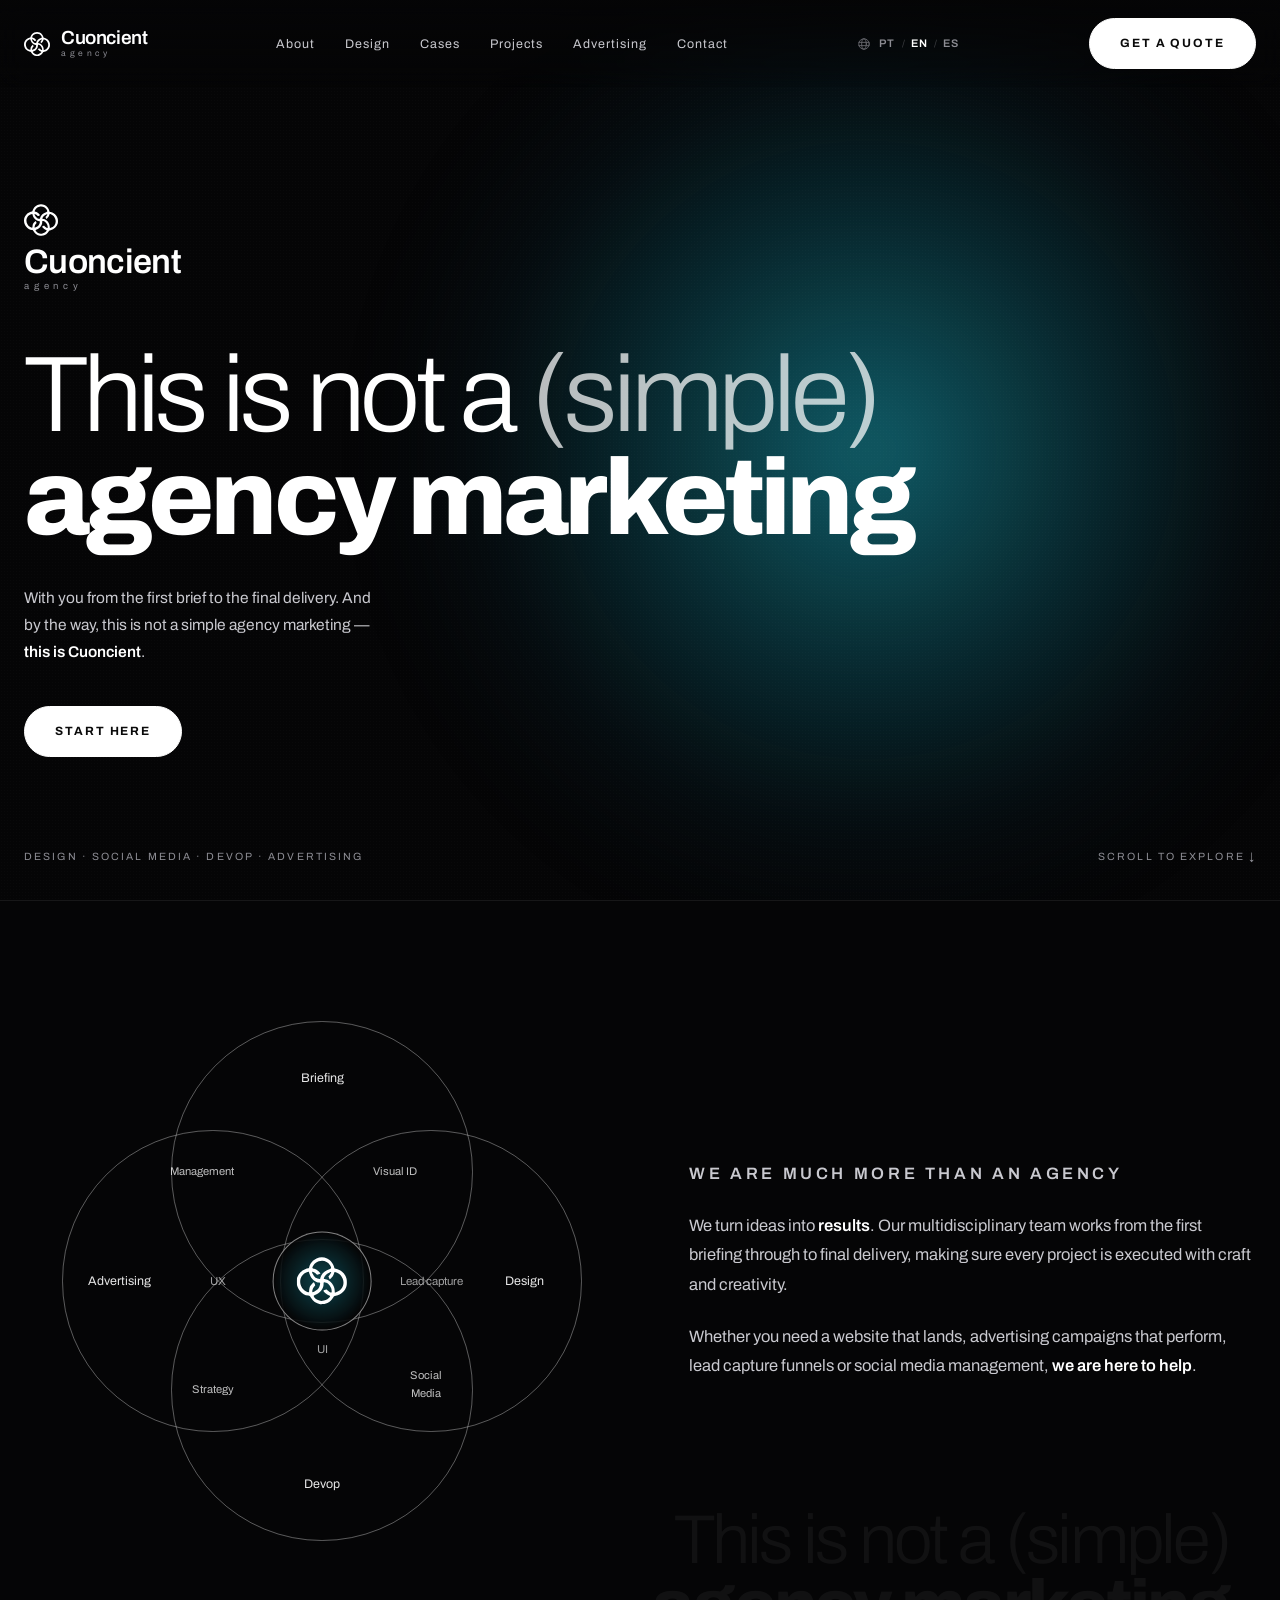
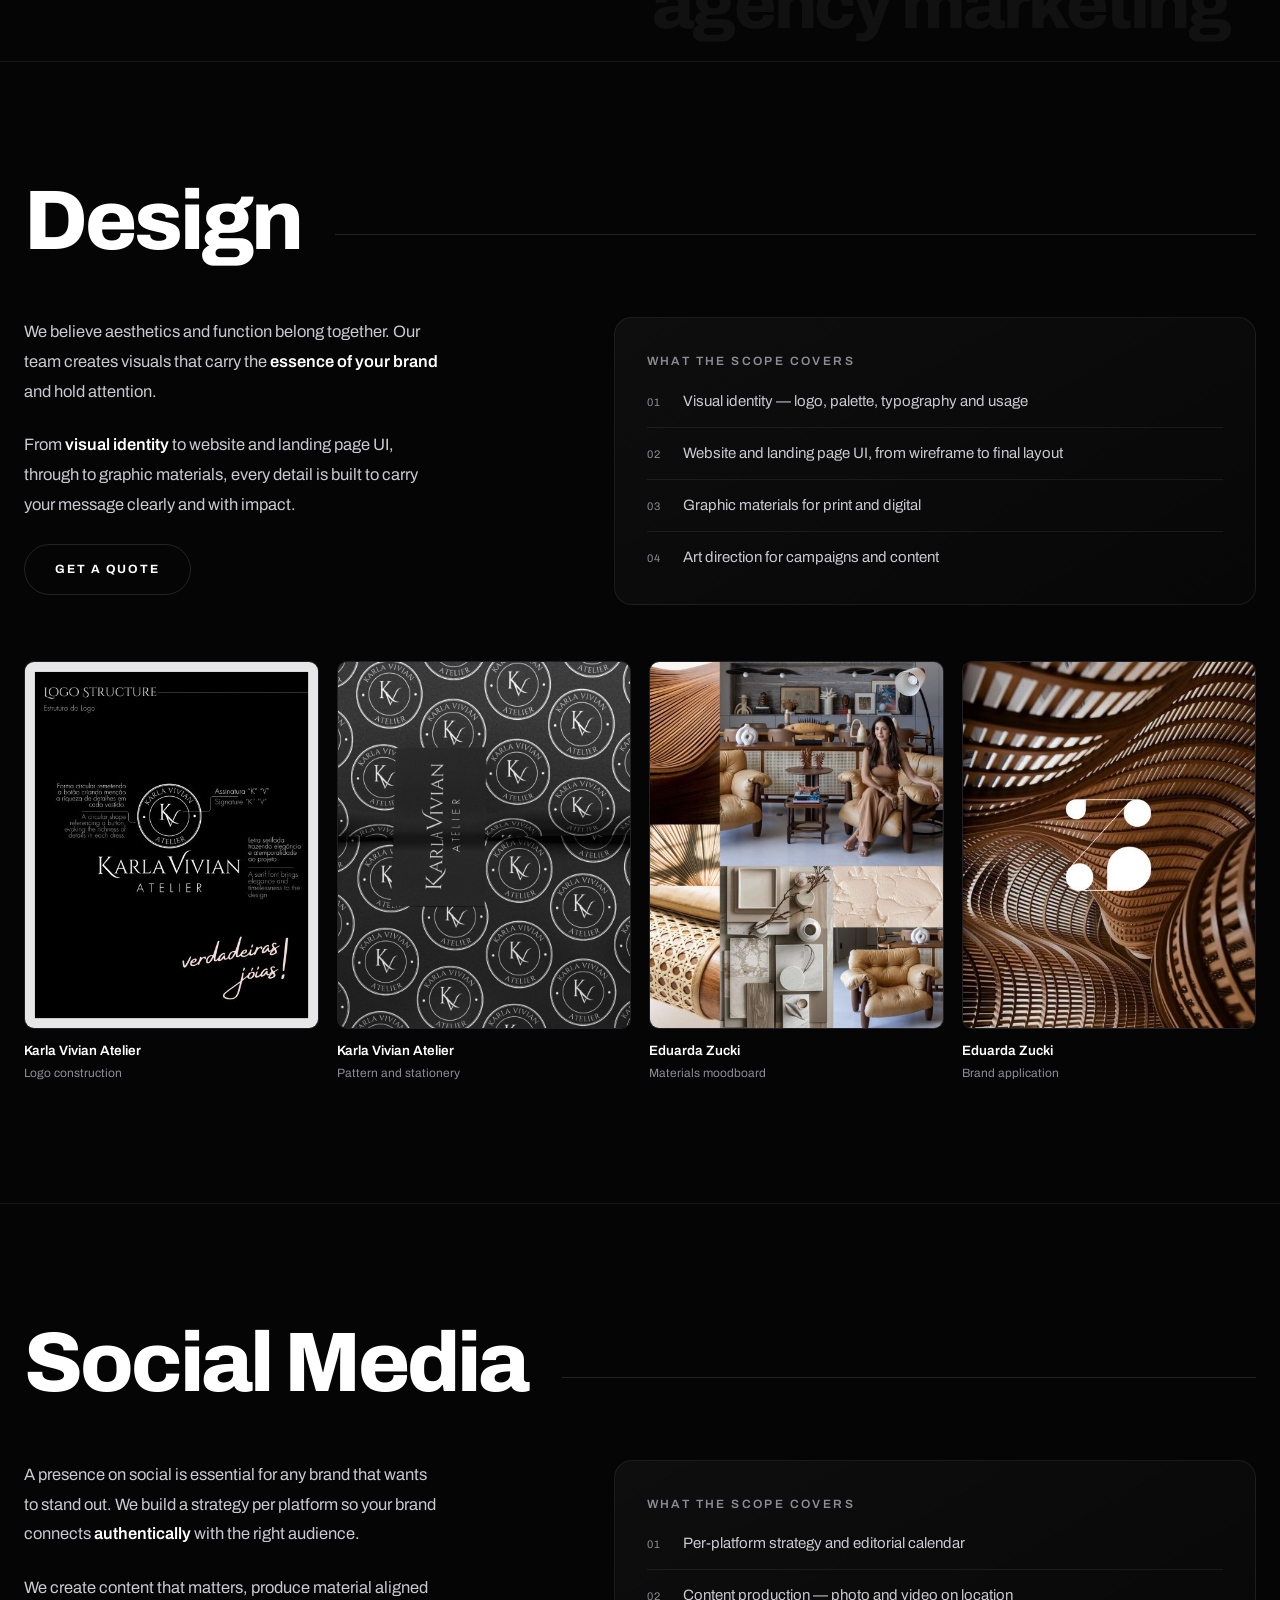
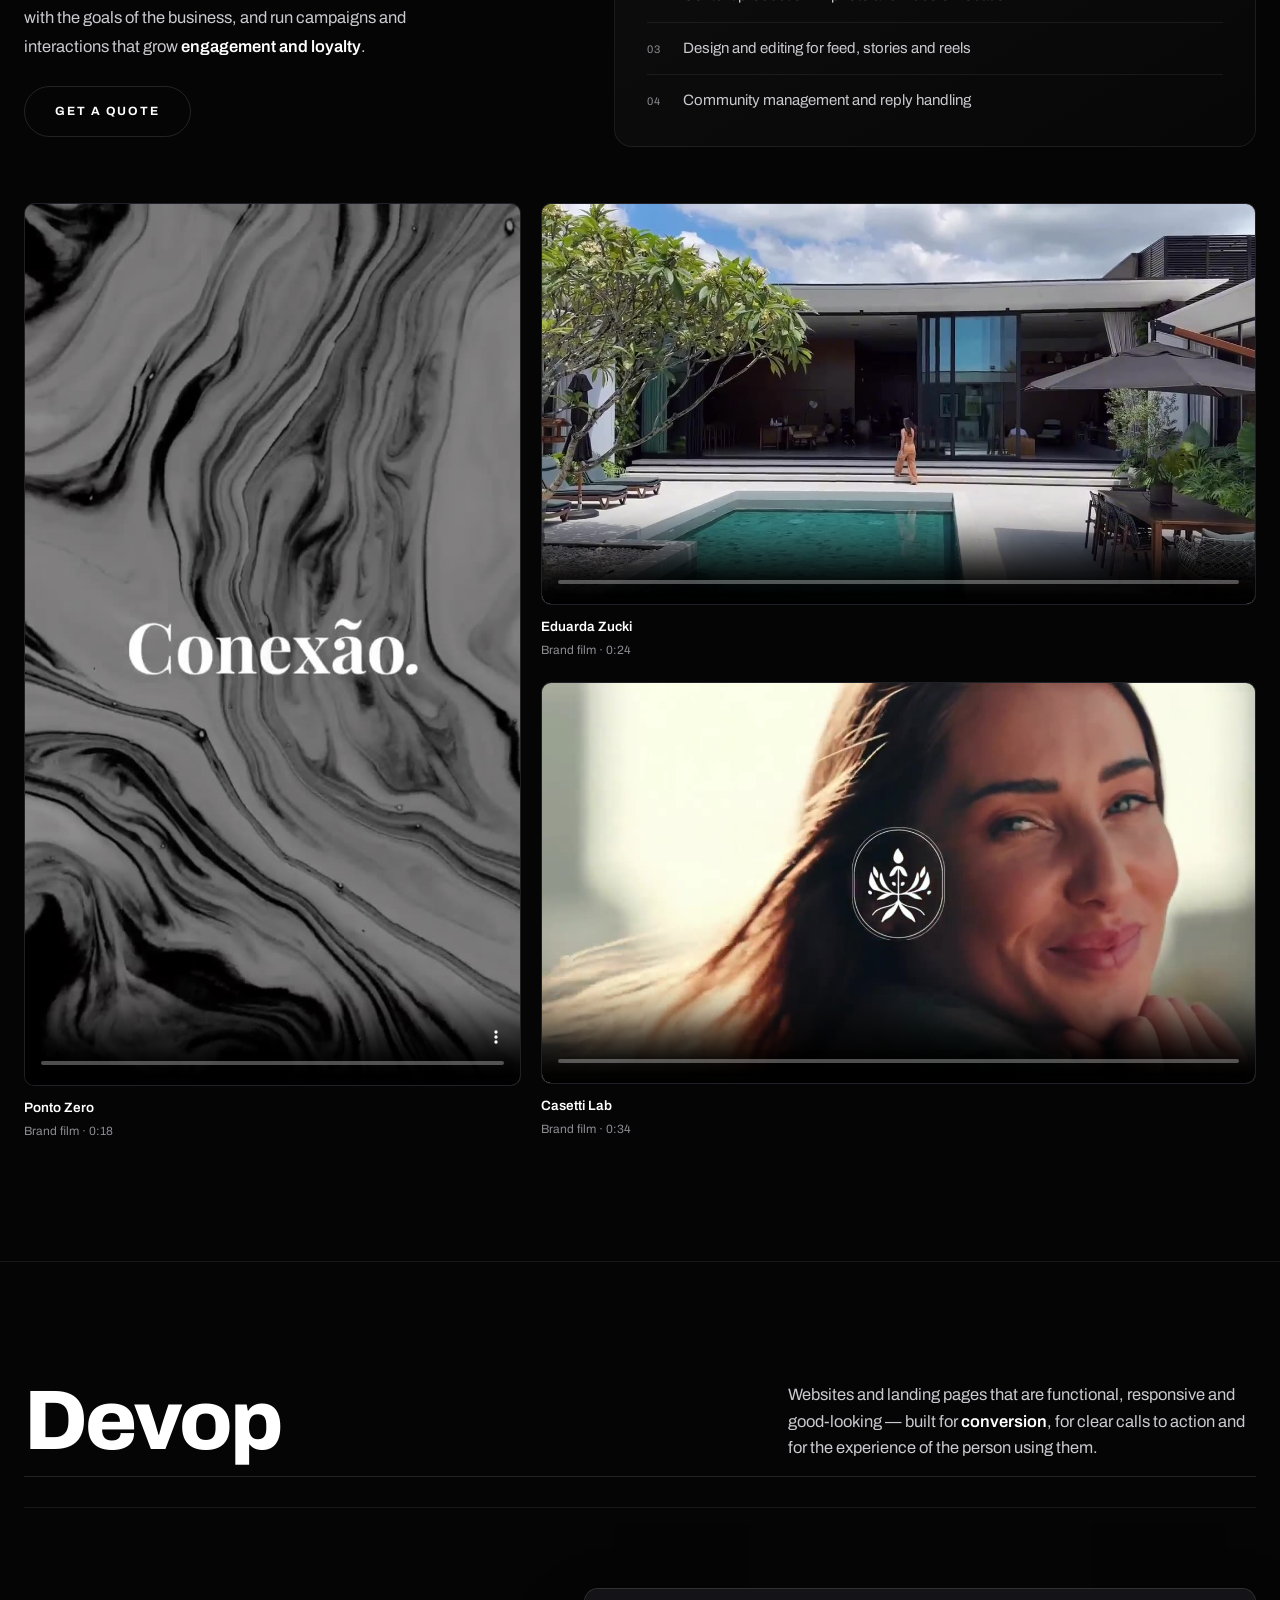
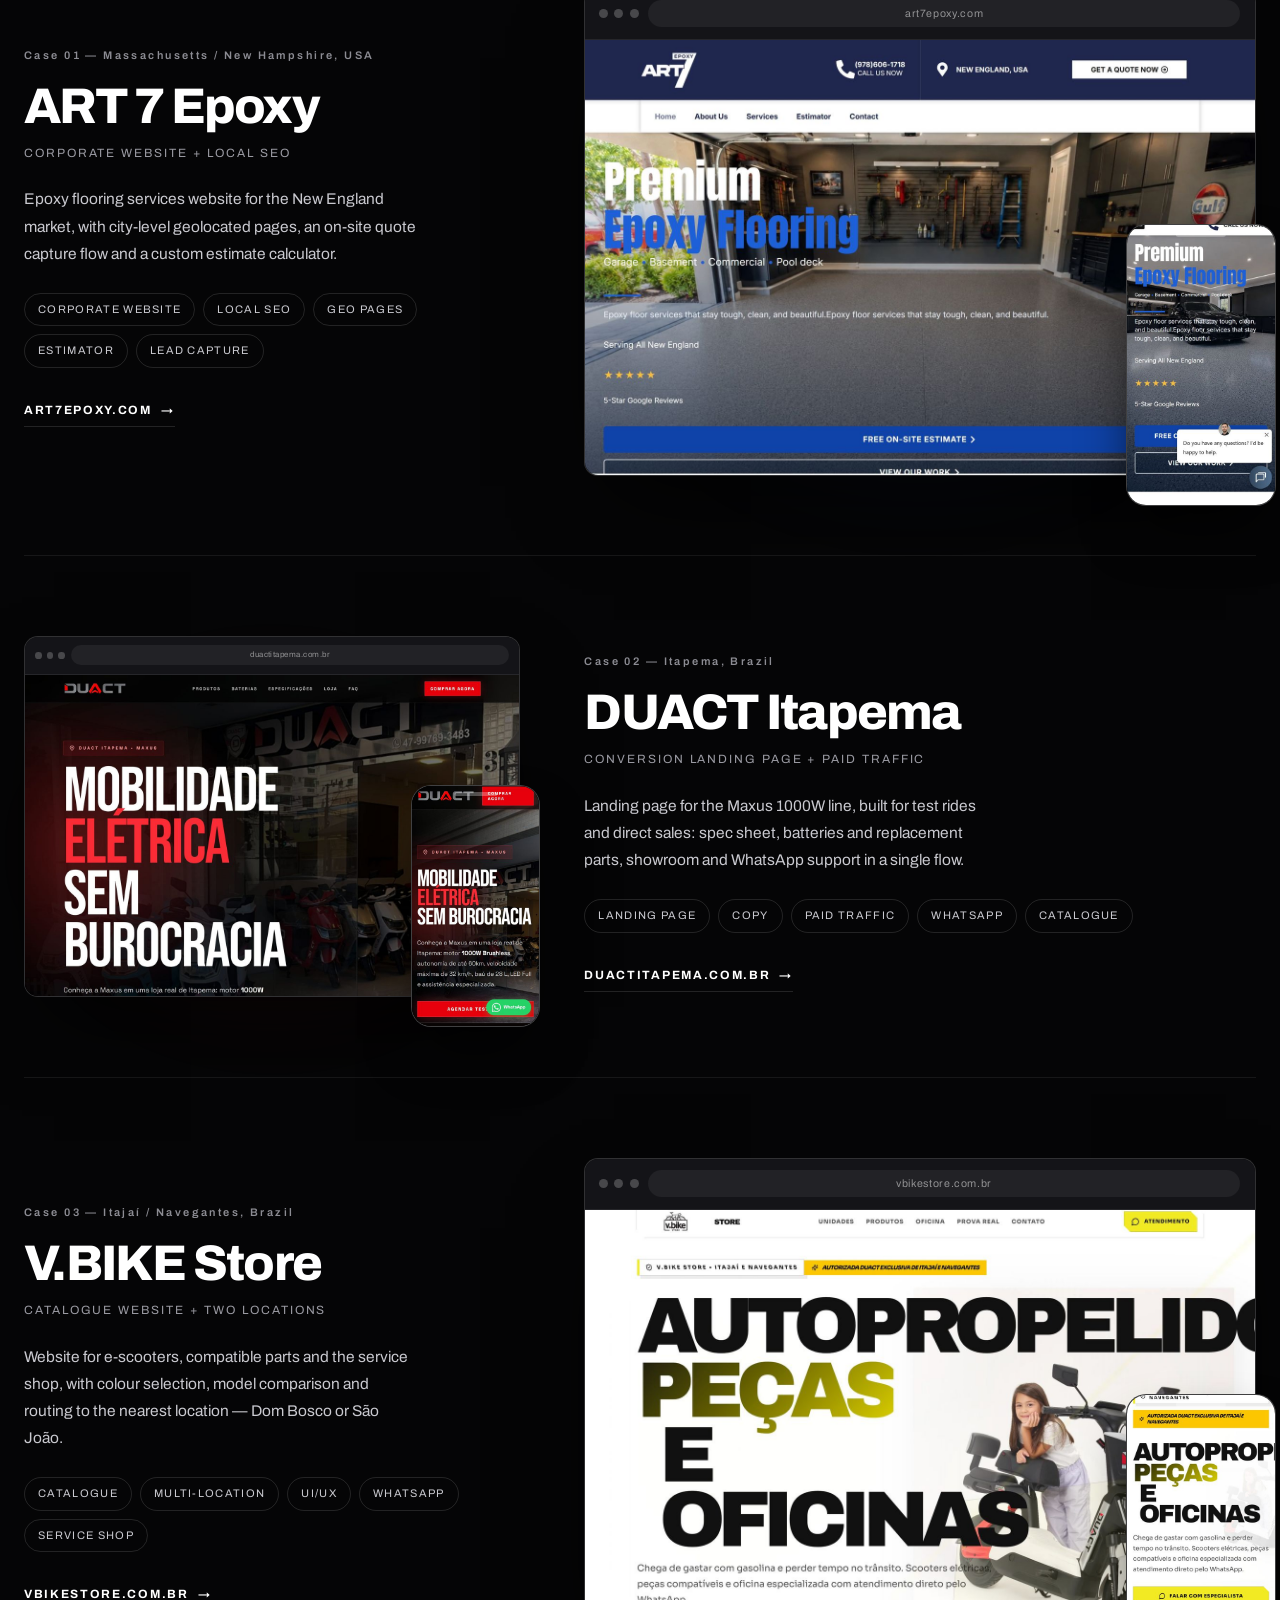
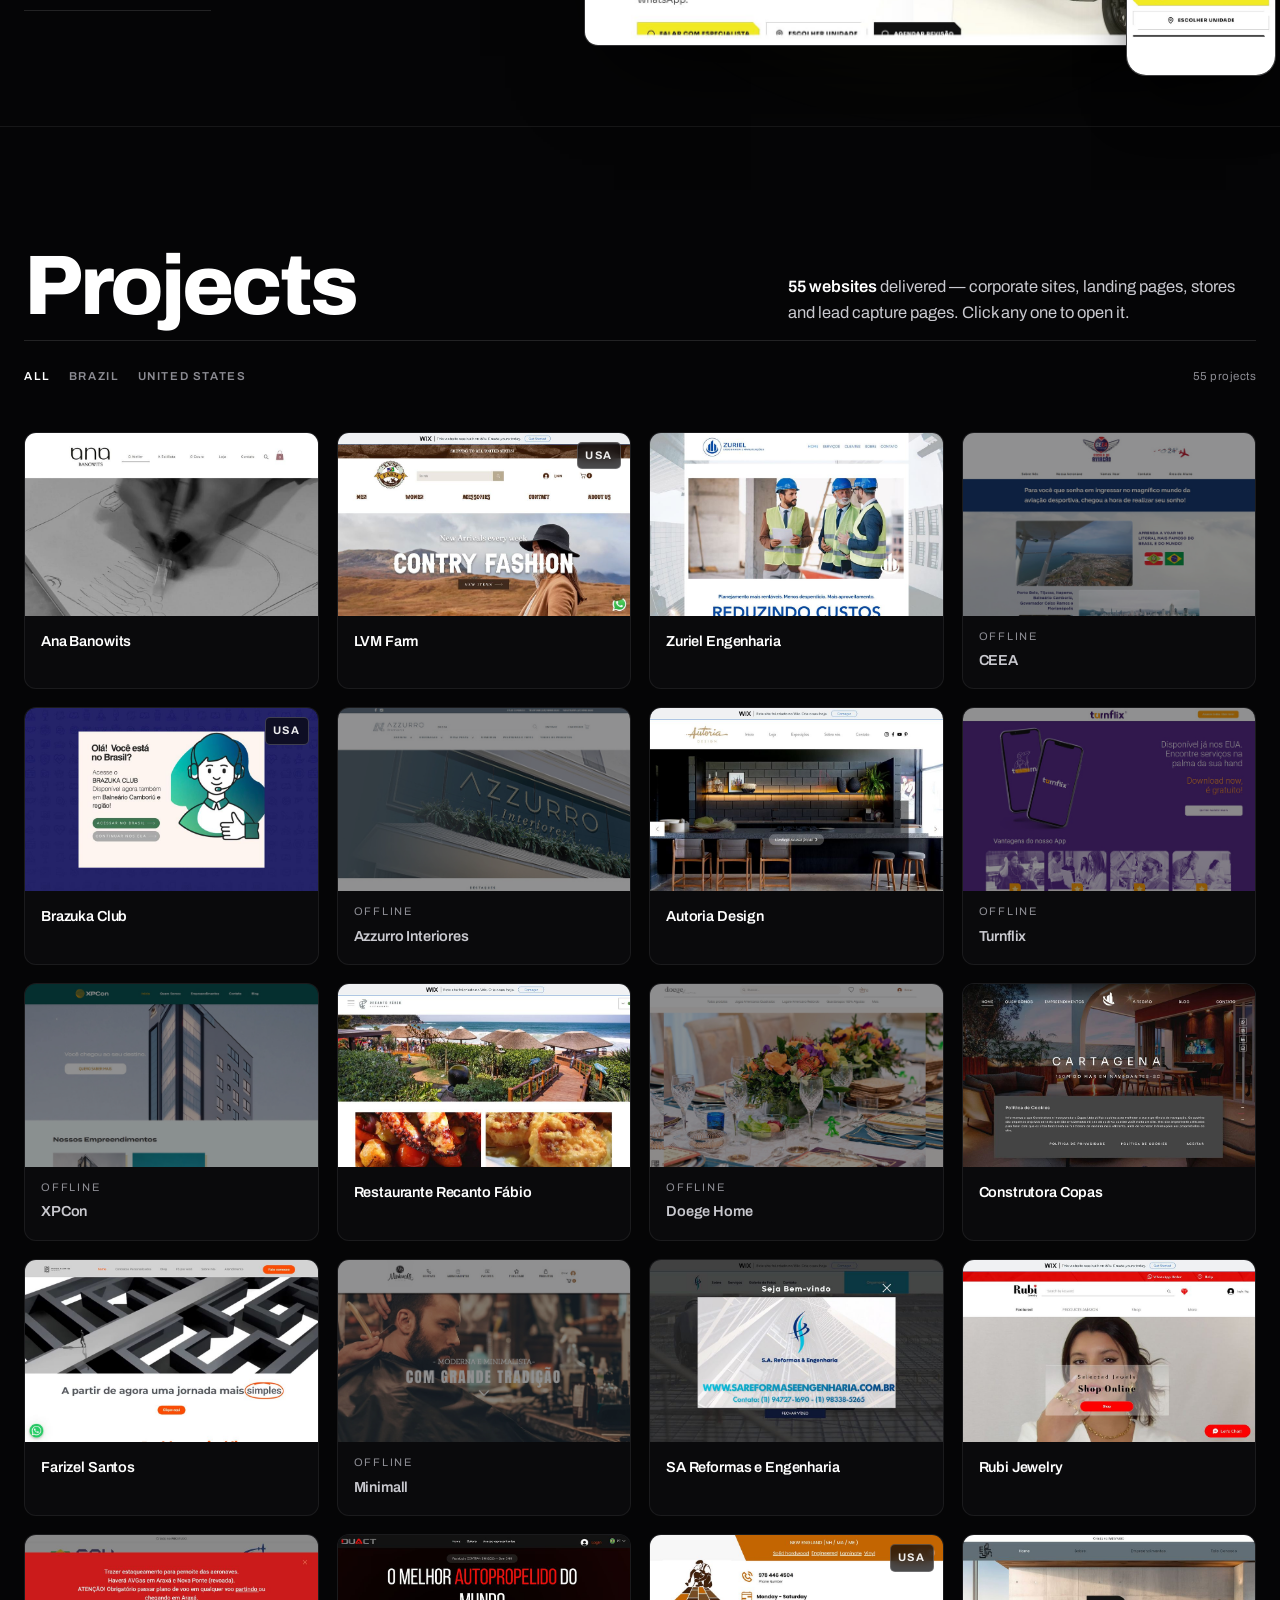
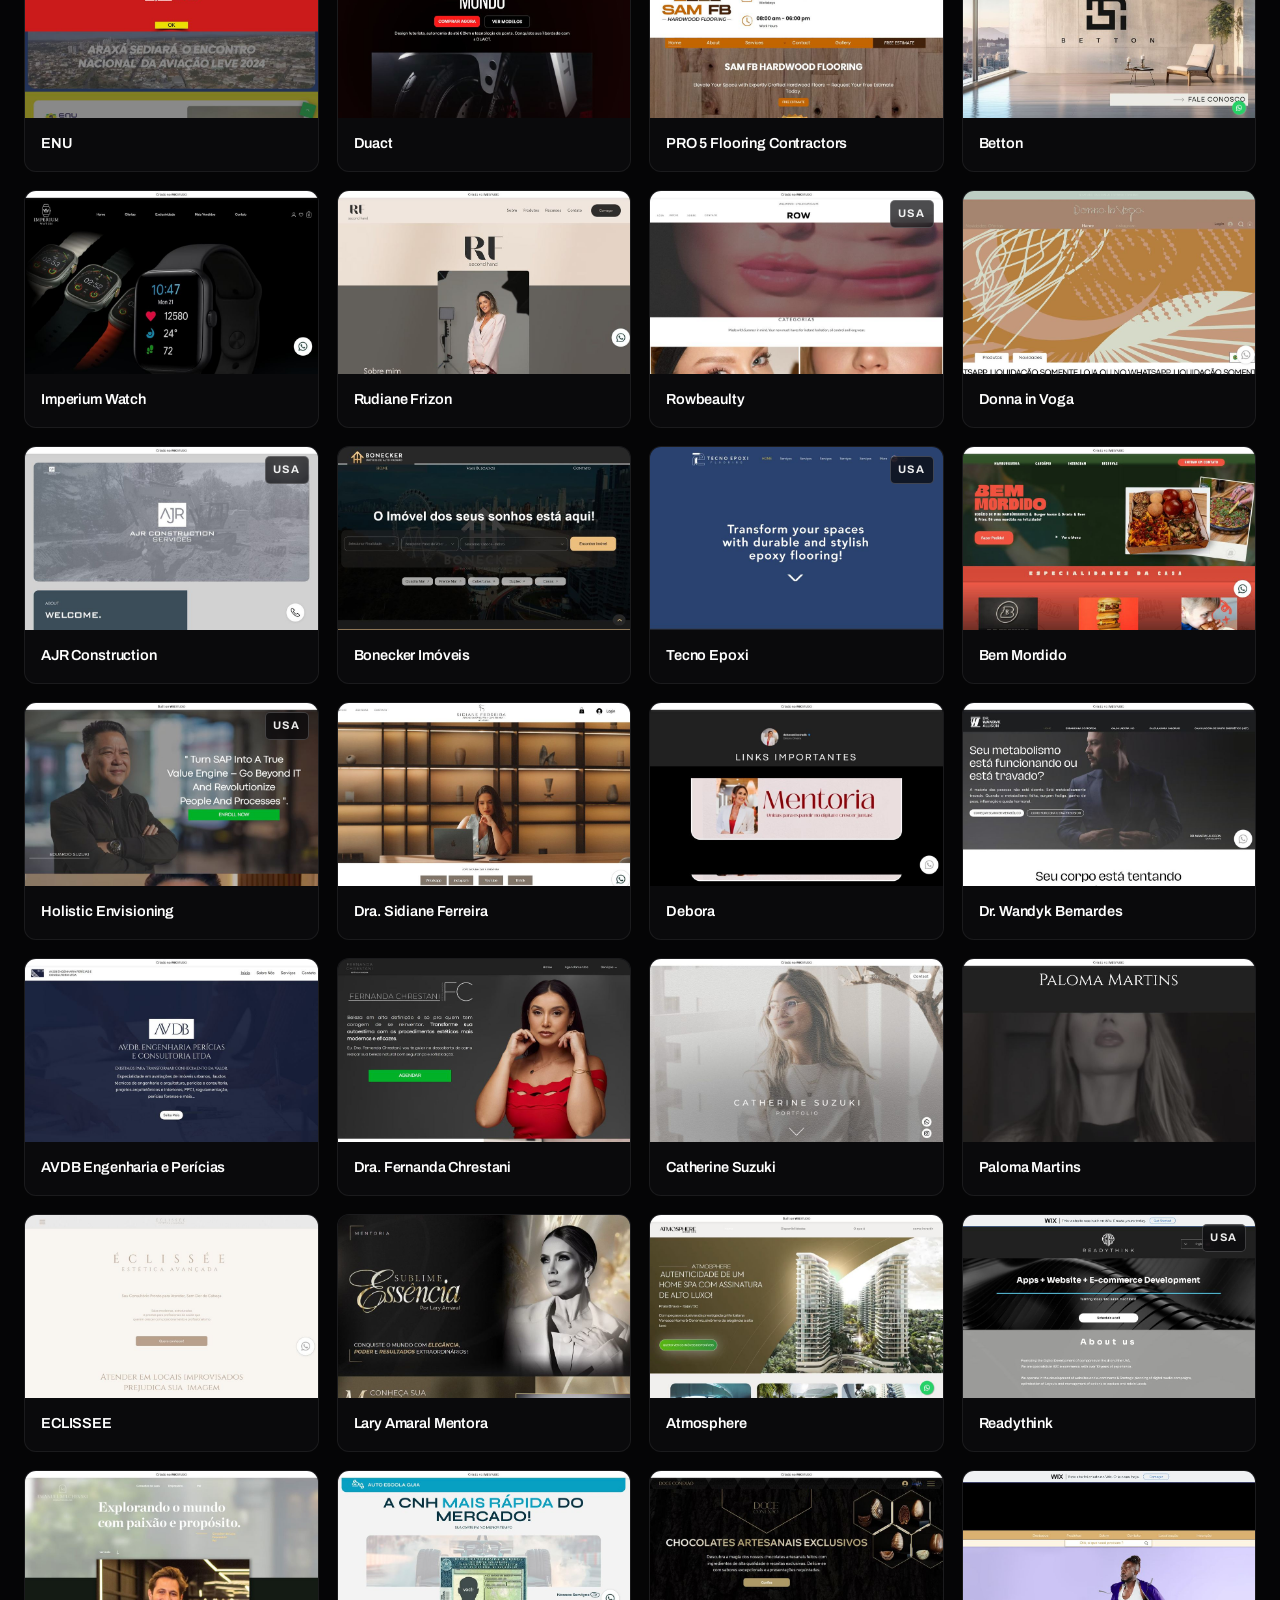
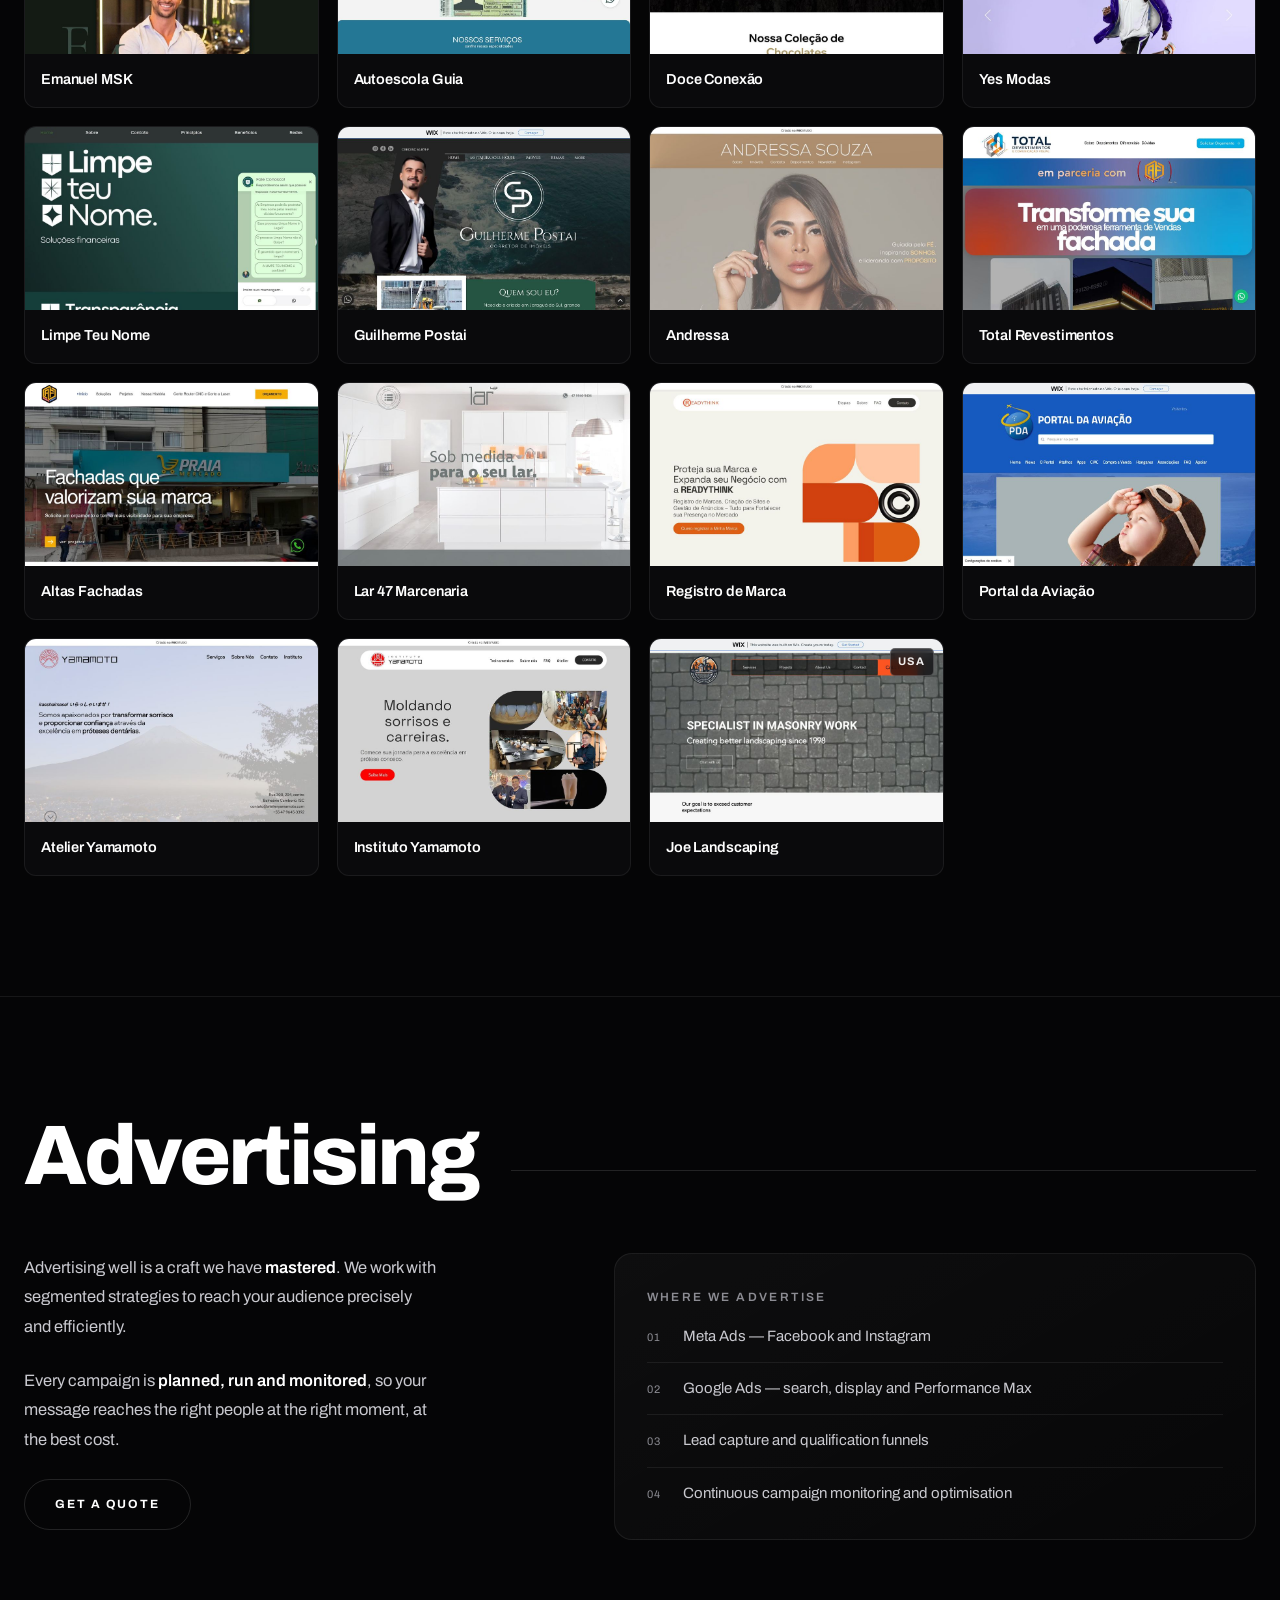
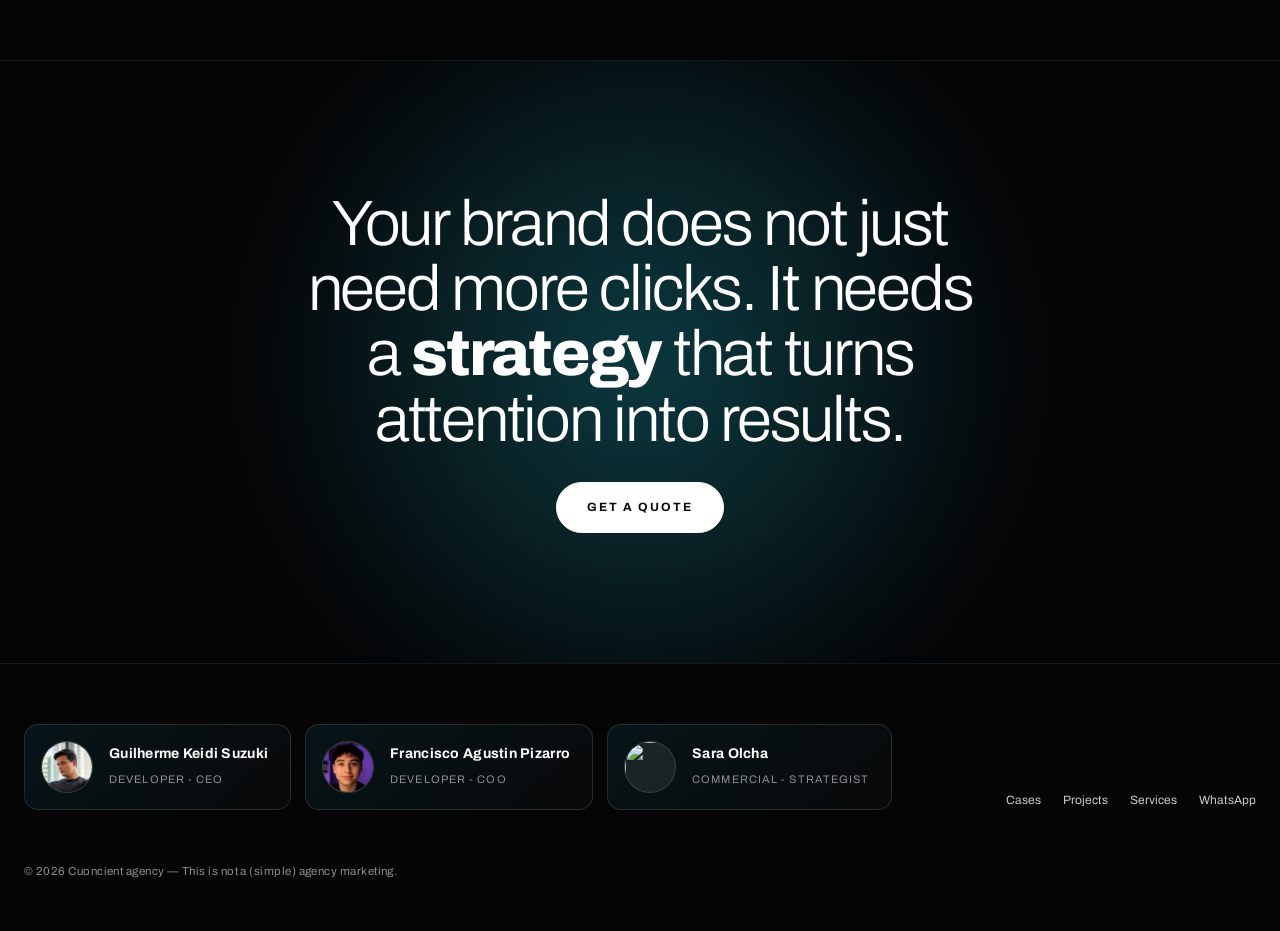
==== index.html @ c3acfce7 "Update index.html" ====
<!doctype html>
<html lang="pt-BR">
<head>
<meta charset="utf-8">
<meta name="viewport" content="width=device-width,initial-scale=1">
<title>Cuoncient agency — This is not a (simple) agency marketing</title>
<meta name="description" content="Cuoncient agency: design, social media, desenvolvimento e anúncios. 55 sites entregues — do briefing à entrega final.">
<link rel="canonical" href="https://cuoncient.com/">
<meta name="theme-color" content="#050506">

<!-- ======================================================================
     COMPARTILHAMENTO — o que aparece quando o link é colado no WhatsApp,
     LinkedIn, Instagram, Slack, Discord.

     ATENÇÃO: estes endereços precisam ser ABSOLUTOS. Caminho relativo não
     funciona: os robôs dessas redes não rodam na página, eles baixam o HTML
     de fora e não sabem resolver "assets/...".

     Trocou de domínio? Procure por "cuoncient.com" neste arquivo —
     são 12 ocorrências, contando o schema lá embaixo.
     ====================================================================== -->
<meta property="og:type" content="website">
<meta property="og:site_name" content="Cuoncient agency">
<meta property="og:locale" content="pt_BR">
<meta property="og:locale:alternate" content="en_US">
<meta property="og:locale:alternate" content="es_ES">
<meta property="og:url" content="https://cuoncient.com/">
<meta property="og:title" content="Cuoncient agency — This is not a (simple) agency marketing">
<meta property="og:description" content="Cuoncient agency: design, social media, desenvolvimento e anúncios. 55 sites entregues — do briefing à entrega final.">
<meta property="og:image" content="https://cuoncient.com/assets/brand/og-cover.jpg">
<meta property="og:image:type" content="image/jpeg">
<meta property="og:image:width" content="1200">
<meta property="og:image:height" content="630">
<meta property="og:image:alt" content="Cuoncient agency — sites entregues para clientes, com a marca da agência">

<meta name="twitter:card" content="summary_large_image">
<meta name="twitter:title" content="Cuoncient agency — This is not a (simple) agency marketing">
<meta name="twitter:description" content="Cuoncient agency: design, social media, desenvolvimento e anúncios. 55 sites entregues — do briefing à entrega final.">
<meta name="twitter:image" content="https://cuoncient.com/assets/brand/og-cover.jpg">
<!-- Ícones. O .svg é o que os navegadores modernos usam; os .png são o plano B. -->
<link rel="icon" href="assets/brand/favicon.svg" type="image/svg+xml">
<link rel="icon" href="assets/brand/favicon-32.png" sizes="32x32" type="image/png">
<link rel="icon" href="assets/brand/favicon-16.png" sizes="16x16" type="image/png">
<link rel="apple-touch-icon" href="assets/brand/apple-touch-icon.png">
<link rel="preconnect" href="https://fonts.googleapis.com">
<link rel="preconnect" href="https://fonts.gstatic.com" crossorigin>
<link href="https://fonts.googleapis.com/css2?family=Archivo:wght@300;400;500;600;700;800&display=swap" rel="stylesheet">
<link rel="stylesheet" href="styles.css">

<!-- Liga a animação de entrada. Precisa estar AQUI no <head>, antes do CSS
     pintar: se ficasse no fim do <body>, o conteúdo apareceria e sumiria.
     E precisa ser este o sentido — o CSS só esconde quando esta classe existe,
     então JavaScript quebrado deixa o site visível em vez de em branco. -->
<script>document.documentElement.className += " js";</script>

<!-- Dados estruturados: é assim que o Google entende que isto é uma agência,
     quais são os serviços e como falar com ela. Não muda nada visualmente. -->
<script type="application/ld+json">
{
  "@context": "https://schema.org",
  "@graph": [
    {
      "@type": "Organization",
      "@id": "https://cuoncient.com/#agencia",
      "name": "Cuoncient agency",
      "alternateName": "Cuoncient",
      "url": "https://cuoncient.com/",
      "logo": {
        "@type": "ImageObject",
        "url": "https://cuoncient.com/assets/brand/logo-badge-512.png",
        "width": 512,
        "height": 512
      },
      "image": "https://cuoncient.com/assets/brand/og-cover.jpg",
      "slogan": "This is not a (simple) agency marketing.",
      "description": "Cuoncient agency: design, social media, desenvolvimento e anúncios. 55 sites entregues — do briefing à entrega final.",
      "founder": {
        "@type": "Person",
        "name": "Guilherme Keidi Suzuki",
        "jobTitle": "Devop"
      },
      "contactPoint": {
        "@type": "ContactPoint",
        "contactType": "Atendimento comercial",
        "telephone": "+55-11-93352-8251",
        "url": "https://wa.me/5511933528251",
        "availableLanguage": ["Portuguese", "English", "Spanish"]
      },
      "knowsLanguage": ["pt-BR", "en", "es"],
      "hasOfferCatalog": {
        "@type": "OfferCatalog",
        "name": "Serviços da Cuoncient",
        "itemListElement": [
          {"@type": "Offer", "itemOffered": {"@type": "Service", "name": "Design gráfico e identidade visual"}},
          {"@type": "Offer", "itemOffered": {"@type": "Service", "name": "Social media e filmes de marca"}},
          {"@type": "Offer", "itemOffered": {"@type": "Service", "name": "Desenvolvimento de sites e landing pages"}},
          {"@type": "Offer", "itemOffered": {"@type": "Service", "name": "Anúncios e tráfego pago"}}
        ]
      }
    },
    {
      "@type": "WebSite",
      "@id": "https://cuoncient.com/#site",
      "url": "https://cuoncient.com/",
      "name": "Cuoncient agency",
      "inLanguage": "pt-BR",
      "publisher": {"@id": "https://cuoncient.com/#agencia"}
    }
  ]
}
</script>
</head>
<body>

<!-- Primeiro foco da página: deixa quem navega por teclado pular a barra e
     os 55 cards da grade. Só aparece quando recebe foco. -->
<a class="skip" href="#conteudo" data-en="Skip to content" data-es="Saltar al contenido">Pular para o conteúdo</a>

<!-- A marca vive aqui uma vez só; a nav e o rodapé apontam para ela com <use>. -->
<svg class="sprite" width="0" height="0" aria-hidden="true" focusable="false">
  <symbol id="marca-cuoncient" viewBox="92.05 93.6 337.6 337.6">
    <path d="M250.5,419.35C222.39,414.83 201.44,400.24 187.1,375.18C180.56,363.74 179.93,363.25 170.44,361.94C126.62,355.88 92.12,315.42 92.05,270.0C92.04,260.79 94.26,245.02 96.42,239.1C99.09,231.74 110.15,214.12 116.33,207.38C128.51,194.09 157.58,179.0 171.0,179.0C173.73,179.0 175.58,175.95 177.37,168.5C182.95,145.22 202.88,122.18 225.77,112.55C249.82,102.42 273.63,102.56 296.52,112.94C319.49,123.35 339.76,148.6 344.02,172.09C345.51,180.35 345.78,180.61 354.31,182.04C388.74,187.82 418.84,215.35 427.24,248.76C430.46,261.55 430.44,285.94 427.21,297.84C418.32,330.54 390.33,356.32 356.0,363.43C343.71,365.98 343.69,365.99 336.72,376.71C322.5,398.57 305.84,411.2 283.5,417.07C275.64,419.13 257.12,420.41 250.5,419.35ZM275.55,395.51C291.04,391.58 308.44,380.59 314.58,370.87C318.35,364.9 317.9,363.81 310.63,361.27C297.12,356.56 282.53,345.94 274.47,334.96C269.9,328.73 270.21,327.94 278.66,324.51C290.75,319.61 291.79,319.57 296.52,323.81C309.41,335.39 321.89,343.02 325.59,341.6C329.36,340.16 327.28,319.46 322.38,309.73C318.01,301.04 309.46,288.65 305.14,284.75C298.38,278.64 285.08,273.0 277.45,273.0C273.76,273.0 273.04,275.27 273.0,287.0C272.89,314.88 250.43,343.43 218.6,356.19C207.41,360.67 207.0,360.96 207.0,364.47C207.0,371.45 218.51,383.87 231.11,390.49C245.64,398.12 259.21,399.66 275.55,395.51ZM356.64,339.88C397.27,327.34 416.67,288.28 401.43,249.7C392.8,227.86 381.7,215.8 363.37,208.32C347.48,201.85 345.9,202.01 344.03,210.36C342.31,218.05 338.42,226.66 333.64,233.35C328.76,240.2 316.71,252.0 314.6,252.0C313.31,252.0 305.96,235.88 305.99,233.13C305.99,232.37 308.75,228.81 312.12,225.21C317.6,219.35 324.0,208.6 324.0,205.23C324.0,203.68 320.62,204.37 313.5,207.36C294.65,215.27 281.0,228.01 275.95,242.4C273.33,249.86 273.7,250.25 285.44,252.34C320.68,258.62 348.0,293.79 348.0,332.87C348.0,339.5 348.43,342.0 349.56,342.0C349.69,342.0 352.87,341.05 356.64,339.88ZM174.43,337.43C175.32,336.53 176.0,334.17 176.0,331.92C176.0,326.71 178.7,308.93 180.01,305.47C183.48,296.35 203.35,273.0 207.65,273.0C208.43,273.0 210.61,276.42 212.55,280.68C217.83,292.27 217.84,292.4 213.22,297.01C203.96,306.28 196.66,322.66 197.21,332.97C197.58,340.03 198.53,340.22 209.22,335.42C232.78,324.83 243.61,313.06 247.97,293.26C251.63,276.62 250.78,274.0 241.75,274.0C233.14,274.0 217.15,267.46 208.0,260.2C193.26,248.49 183.28,233.27 177.59,213.78C176.26,209.23 174.86,204.71 174.48,203.75C173.3,200.78 168.29,201.71 156.24,207.16C137.08,215.82 126.4,227.56 119.31,247.78C108.78,277.78 125.4,318.46 153.81,332.21C167.28,338.73 171.95,339.91 174.43,337.43ZM249.55,249.92C249.91,249.33 250.86,246.08 251.65,242.71C257.61,217.15 279.62,195.77 311.0,185.05C326.13,179.88 326.78,176.46 316.09,158.15C296.5,124.6 252.58,117.67 219.09,142.84C206.51,152.29 193.97,174.31 199.25,177.68C199.94,178.12 204.69,179.91 209.8,181.66C225.73,187.1 239.68,196.98 248.61,209.16C252.9,214.99 253.09,214.72 241.53,219.38C230.42,223.87 230.32,223.86 225.81,219.07C215.78,208.42 196.0,197.95 196.0,203.31C196.0,213.41 212.59,238.03 223.86,244.67C232.18,249.57 247.79,252.76 249.55,249.92Z" fill="currentColor" fill-rule="evenodd"/>
  </symbol>
</svg>
<!--
  ===========================================================================
  Cada <section> abaixo corresponde a uma página do design no Canva
  "CUONCIENT — Portfólio (site)" — o atributo data-canva-page diz qual.
  Ver MAPPING.md antes de mexer na ordem.
  ===========================================================================
-->

<!-- ============================ NAV ============================ -->
<header class="nav" id="nav">
  <div class="wrap nav__inner">
    <a class="brand" href="#capa" aria-label="Cuoncient agency">
      <svg class="brand__mark" aria-hidden="true"><use href="#marca-cuoncient"/></svg>
      <span class="brand__text">
        <span class="brand__name">Cuoncient</span>
        <span class="brand__sub">agency</span>
      </span>
    </a>
    <!-- Abre o painel de navegação no celular; no desktop não existe, porque
         lá o menu inteiro já está visível na barra. -->
    <button type="button" class="nav__toggle" id="nav-toggle"
            aria-expanded="false" aria-controls="nav-menu" aria-label="Abrir menu">
      <span class="nav__burger" aria-hidden="true"></span>
    </button>

    <!-- No desktop este wrapper é display:contents — os três filhos caem
         direto na barra, exatamente como sempre estiveram. Abaixo de 980px
         ele vira o painel de tela cheia. -->
    <div class="nav__menu" id="nav-menu">
    <nav class="nav__links" aria-label="Seções do site" data-en-label="Site sections" data-es-label="Secciones del sitio">
      <a href="#manifesto" data-en="About" data-es="Nosotros">Sobre</a>
      <a href="#design" data-en="Design" data-es="Diseño">Design</a>
      <a href="#devop" data-es="Casos">Cases</a>
      <a href="#projetos" data-en="Projects" data-es="Proyectos">Projetos</a>
      <a href="#anuncios" data-en="Advertising" data-es="Publicidad">Anúncios</a>
      <a href="#fechamento" data-en="Contact" data-es="Contacto">Contato</a>
    </nav>

    <!-- Seletor de idioma. O botão aceso é o do idioma em uso; clicar em
         outro troca a página inteira sem recarregar. As siglas vão na ordem
         de quem mais chega aqui. Ver "idioma" no script.js. -->
    <div class="lang" role="group" aria-label="Idioma / Language / Idioma">
      <svg class="lang__globo" viewBox="0 0 24 24" aria-hidden="true" focusable="false">
        <circle cx="12" cy="12" r="9"/>
        <ellipse cx="12" cy="12" rx="4" ry="9"/>
        <path d="M3.2 9.2h17.6M3.2 14.8h17.6"/>
      </svg>
      <button type="button" class="lang__op" data-lang="pt" lang="pt-BR" aria-label="Mudar para português">PT</button>
      <span class="lang__sep" aria-hidden="true">/</span>
      <button type="button" class="lang__op" data-lang="en" lang="en" aria-label="Switch to English">EN</button>
      <span class="lang__sep" aria-hidden="true">/</span>
      <button type="button" class="lang__op" data-lang="es" lang="es" aria-label="Cambiar a español">ES</button>
    </div>

    <a class="btn" href="https://wa.me/5511933528251?text=Oi%21%20Vim%20pelo%20site%20da%20Cuoncient%20e%20queria%20um%20or%C3%A7amento." data-en-href="https://wa.me/5511933528251?text=Hi%21%20I%20came%20from%20the%20Cuoncient%20website%20and%20I%20would%20like%20a%20quote." data-es-href="https://wa.me/5511933528251?text=%C2%A1Hola%21%20Vine%20por%20el%20sitio%20de%20Cuoncient%20y%20quer%C3%ADa%20un%20presupuesto." target="_blank" rel="noopener" data-en="Get a quote" data-es="Pide tu presupuesto">Faça seu orçamento</a>
    </div>
  </div>
</header>

<main id="conteudo">

<!-- ==================== 1 · CAPA ==================== -->
<section class="hero" id="capa" data-canva-page="1">
  <div class="hero__glow"></div>
  <div class="hero__grain"></div>
  <div class="wrap hero__inner">
    <div class="hero__logo">
      <span class="brand">
        <svg class="brand__mark" aria-hidden="true"><use href="#marca-cuoncient"/></svg>
        <span class="brand__text">
          <span class="brand__name">Cuoncient</span>
          <span class="brand__sub">agency</span>
        </span>
      </span>
    </div>

    <h1>
      <span class="thin">This is not a</span> <span class="dim">(simple)</span>
      <span class="bold">agency marketing</span>
    </h1>

    <p class="hero__copy" data-en="With you from the first brief to the final delivery. And by the way, this is not a simple agency marketing — &lt;b&gt;this is Cuoncient&lt;/b&gt;." data-es="Contigo desde el &lt;b&gt;inicio&lt;/b&gt; hasta el &lt;b&gt;final&lt;/b&gt; del proyecto. Por cierto, this is not a simple agency marketing — &lt;b&gt;this is Cuoncient&lt;/b&gt;.">
      Com você do <b>início</b> ao <b>final</b> do projeto. Aliás,
      this is not a simple agency marketing — <b>this is Cuoncient</b>.
    </p>

    <a class="btn" href="#devop" data-en="Start here" data-es="Empieza por aquí">Comece por aqui</a>
  </div>

  <div class="wrap hero__scroll">
    <span data-en="Design · Social Media · Devop · Advertising" data-es="Diseño · Social Media · Devop · Publicidad">Design · Social Media · Devop · Anúncios</span>
    <span data-en="Scroll to explore ↓" data-es="Desplázate para ver ↓">Role para ver ↓</span>
  </div>
</section>

<!-- ==================== 2 · MANIFESTO ==================== -->
<section class="manifesto" id="manifesto" data-canva-page="2">
  <div class="wrap">
    <div class="manifesto__grid">
      <!-- ===================== VENN DAS DISCIPLINAS =====================
           O data-venn de cada rótulo diz em quais círculos ele cai, e isso
           não é opinião: os quatro círculos têm raio 29% e centro em
           (50,29) topo, (50,71) base, (29,50) esquerda e (71,50) direita,
           então a posição de cada rótulo decide sozinha a resposta. Clicar
           (ou passar o mouse) numa disciplina acende o círculo dela e deixa
           acesos só os rótulos que moram lá dentro.
           t = Briefing · b = Devop · l = Anúncios · r = Design
           ============================================================= -->
      <div class="venn reveal" id="venn" role="group" aria-label="Disciplinas da Cuoncient" data-en-label="Cuoncient disciplines" data-es-label="Disciplinas de Cuoncient">
        <span class="venn__c venn__c--t" data-venn="t"></span>
        <span class="venn__c venn__c--b" data-venn="b"></span>
        <span class="venn__c venn__c--l" data-venn="l"></span>
        <span class="venn__c venn__c--r" data-venn="r"></span>

        <button type="button" class="venn__lab venn__disc" style="left:50%;top:11%" data-venn="t" aria-pressed="false" data-en="Briefing" data-es="Briefing">Briefing</button>
        <button type="button" class="venn__lab venn__disc" style="left:11%;top:50%" data-venn="l" aria-pressed="false" data-en="Advertising" data-es="Publicidad">Anúncios</button>
        <button type="button" class="venn__lab venn__disc" style="left:89%;top:50%" data-venn="r" aria-pressed="false" data-en="Design" data-es="Diseño">Design</button>
        <button type="button" class="venn__lab venn__disc" style="left:50%;top:89%" data-venn="b" aria-pressed="false" data-en="Devop" data-es="Devop">Devop</button>

        <span class="venn__lab venn__lab--sm" style="left:27%;top:29%" data-venn="t l" data-en="Management" data-es="Gestión">Gestão</span>
        <span class="venn__lab venn__lab--sm" style="left:64%;top:29%" data-venn="t r" data-en="Visual ID" data-es="ID Visual">ID Visual</span>
        <span class="venn__lab venn__lab--sm" style="left:29%;top:71%" data-venn="l b" data-en="Strategy" data-es="Estrategia">Estratégia</span>
        <span class="venn__lab venn__lab--sm" style="left:70%;top:70%" data-venn="r b">Social<br>Media</span>

        <span class="venn__lab venn__lab--xs" style="left:30%;top:50%" data-venn="t l b" data-en="UX" data-es="UX">UX</span>
        <span class="venn__lab venn__lab--xs" style="left:71%;top:50%" data-venn="t r b" data-en="Lead capture" data-es="Captación">Captação</span>
        <span class="venn__lab venn__lab--xs" style="left:50%;top:63%" data-venn="l r b" data-en="UI" data-es="UI">UI</span>

        <!-- A marca, uma vez só, apontando para o <symbol> do topo do body.
             Antes aqui havia seis círculos desenhados à mão imitando o
             logotipo — não era a marca. -->
        <span class="venn__core">
          <svg class="venn__mark" aria-hidden="true" focusable="false"><use href="#marca-cuoncient"/></svg>
        </span>

        <!-- Só para leitor de tela: o apagar e acender dos rótulos é mudança
             visual e não chega a quem não enxerga. Aqui ela vira frase. -->
        <p class="venn__fala" aria-live="polite"></p>
      </div>

      <div class="manifesto__text reveal">
        <p class="eyebrow" style="margin-bottom:22px" data-en="We are much more than an agency" data-es="Somos mucho más que una agencia">Somos muito mais que uma agência</p>
        <p data-en="We turn ideas into &lt;b&gt;results&lt;/b&gt;. Our multidisciplinary team works from the first briefing through to final delivery, making sure every project is executed with craft and creativity." data-es="Nos dedicamos a transformar ideas en &lt;b&gt;resultados&lt;/b&gt;. Nuestro equipo multidisciplinario trabaja desde la concepción del &lt;b&gt;briefing&lt;/b&gt; hasta la &lt;b&gt;entrega final&lt;/b&gt;, garantizando que cada proyecto sea ejecutado con excelencia y creatividad.">
          Nos dedicamos a transformar ideias em <b>resultados</b>. Nossa equipe
          multidisciplinar trabalha desde a concepção do <b>briefing</b> até a
          <b>entrega final</b>, garantindo que cada projeto seja executado com
          excelência e criatividade.
        </p>
        <p data-en="Whether you need a website that lands, advertising campaigns that perform, lead capture funnels or social media management, &lt;b&gt;we are here to help&lt;/b&gt;." data-es="Si necesitas un sitio impactante, campañas de publicidad eficaces, estrategias de captación de leads o gestión de redes sociales, &lt;b&gt;estamos aquí para ayudar&lt;/b&gt;.">
          Se você precisa de um site impactante, campanhas de anúncios eficazes,
          estratégias de captação de leads ou gestão de redes sociais,
          <b>estamos aqui para ajudar</b>.
        </p>
      </div>
    </div>
  </div>
  <div class="manifesto__ghost" aria-hidden="true">This is not a (simple)<b>agency marketing</b></div>
</section>

<!-- ==================== 3 · DESIGN ==================== -->
<section class="disc" id="design" data-canva-page="3">
  <div class="wrap">
    <div class="disc__head reveal">
      <h2 class="section-title" data-es="Diseño">Design</h2>
      <hr class="rule">
    </div>
    <div class="disc__grid">
      <div class="disc__body reveal">
        <p data-en="We believe aesthetics and function belong together. Our team creates visuals that carry the &lt;b&gt;essence of your brand&lt;/b&gt; and hold attention." data-es="Creemos que la estética y la funcionalidad deben ir de la mano. Nuestro equipo está listo para crear visuales cautivadores que representan la &lt;b&gt;esencia de tu marca&lt;/b&gt;.">
          Acreditamos que a estética e a funcionalidade devem andar de mãos dadas.
          Nossa equipe está pronta para criar visuais cativantes que representam a
          <b>essência da sua marca</b>.
        </p>
        <p data-en="From &lt;b&gt;visual identity&lt;/b&gt; to website and landing page UI, through to graphic materials, every detail is built to carry your message clearly and with impact." data-es="Desde la &lt;b&gt;identidad visual&lt;/b&gt; hasta layouts para sitios (UI) y &lt;b&gt;materiales gráficos&lt;/b&gt;, cada detalle está pensado para transmitir tu mensaje de forma clara e impactante.">
          Desde a <b>identidade visual</b> até layouts para sites (UI) e
          <b>materiais gráficos</b>, cada detalhe é pensado para transmitir sua
          mensagem de forma clara e impactante.
        </p>
        <a class="btn btn--ghost" href="https://wa.me/5511933528251?text=Oi%21%20Vim%20pelo%20site%20da%20Cuoncient%20e%20queria%20um%20or%C3%A7amento%20de%20design." data-en-href="https://wa.me/5511933528251?text=Hi%21%20I%20came%20from%20the%20Cuoncient%20website%20and%20I%20would%20like%20a%20quote%20for%20design." data-es-href="https://wa.me/5511933528251?text=%C2%A1Hola%21%20Vine%20por%20el%20sitio%20de%20Cuoncient%20y%20quer%C3%ADa%20un%20presupuesto%20de%20dise%C3%B1o." target="_blank" rel="noopener" data-en="Get a quote" data-es="Pide tu presupuesto">Faça seu orçamento</a>
      </div>
      <aside class="disc__aside reveal">
        <h3 data-en="What the scope covers" data-es="Qué entra en el alcance">O que entra no escopo</h3>
        <ul class="disc__list">
          <li><i>01</i><span data-en="Visual identity — logo, palette, typography and usage" data-es="Identidad visual — marca, paleta, tipografía y aplicación">Identidade visual — marca, paleta, tipografia e aplicação</span></li>
          <li><i>02</i><span data-en="Website and landing page UI, from wireframe to final layout" data-es="UI de sitio y landing page, del wireframe al layout final">UI de site e landing page, do wireframe ao layout final</span></li>
          <li><i>03</i><span data-en="Graphic materials for print and digital" data-es="Materiales gráficos para impreso y digital">Materiais gráficos para impresso e digital</span></li>
          <li><i>04</i><span data-en="Art direction for campaigns and content" data-es="Dirección de arte para campañas y contenido">Direção de arte para campanhas e conteúdo</span></li>
        </ul>
      </aside>
    </div>

    <!-- galeria de design gráfico — arquivos em assets/design/ -->
    <div class="dgal reveal">
      <figure class="dgal__item">
        <img src="assets/design/karla-vivian-logo.jpg" width="480" height="600" loading="lazy"
             alt="Estrutura do logo da Karla Vivian Atelier, com as anotações de construção da marca" data-en-alt="Logo construction for Karla Vivian Atelier, with the brand construction notes" data-es-alt="Estructura del logo de Karla Vivian Atelier, con las anotaciones de construcción de la marca">
        <figcaption><b>Karla Vivian Atelier</b><span data-en="Logo construction" data-es="Estructura del logo">Estrutura do logo</span></figcaption>
      </figure>
      <figure class="dgal__item">
        <img src="assets/design/karla-vivian-padronagem.jpg" width="800" height="1000" loading="lazy"
             alt="Padronagem e cartão de visita da Karla Vivian Atelier em preto e branco" data-en-alt="Pattern and business card for Karla Vivian Atelier in black and white" data-es-alt="Estampado y tarjeta de visita de Karla Vivian Atelier en blanco y negro">
        <figcaption><b>Karla Vivian Atelier</b><span data-en="Pattern and stationery" data-es="Estampado y papelería">Padronagem e papelaria</span></figcaption>
      </figure>
      <figure class="dgal__item">
        <img src="assets/design/moodboard-materiais.jpg" width="480" height="600" loading="lazy"
             alt="Moodboard de materiais e ambientação em tons de madeira e areia" data-en-alt="Materials and setting moodboard in wood and sand tones" data-es-alt="Moodboard de materiales y ambientación en tonos madera y arena">
        <figcaption><b>Eduarda Zucki</b><span data-en="Materials moodboard" data-es="Moodboard de materiales">Moodboard de materiais</span></figcaption>
      </figure>
      <figure class="dgal__item">
        <img src="assets/design/marca-textura.jpg" width="480" height="600" loading="lazy"
             alt="Aplicação da marca sobre textura de madeira ripada" data-en-alt="Brand application on slatted wood texture" data-es-alt="Aplicación de la marca sobre textura de madera ranurada">
        <figcaption><b>Eduarda Zucki</b><span data-en="Brand application" data-es="Aplicación de marca">Aplicação de marca</span></figcaption>
      </figure>
    </div>
  </div>
</section>

<!-- ==================== 4 · SOCIAL MEDIA ==================== -->
<section class="disc" id="social" data-canva-page="4">
  <div class="wrap">
    <div class="disc__head reveal">
      <h2 class="section-title" data-en="Social Media" data-es="Social Media">Social Media</h2>
      <hr class="rule">
    </div>
    <div class="disc__grid">
      <div class="disc__body reveal">
        <p data-en="A presence on social is essential for any brand that wants to stand out. We build a strategy per platform so your brand connects &lt;b&gt;authentically&lt;/b&gt; with the right audience." data-es="La presencia en redes es esencial para cualquier marca que quiera destacar. Desarrollamos estrategias personalizadas para cada plataforma, garantizando que tu marca conecte de forma &lt;b&gt;auténtica&lt;/b&gt; con su público.">
          A presença nas redes é essencial para qualquer marca que deseja se
          destacar. Desenvolvemos estratégias personalizadas para cada plataforma,
          garantindo que sua marca se conecte de maneira <b>autêntica</b> com seu
          público-alvo.
        </p>
        <p data-en="We create content that matters, produce material aligned with the goals of the business, and run campaigns and interactions that grow &lt;b&gt;engagement and loyalty&lt;/b&gt;." data-es="Creamos contenidos relevantes, captamos material atractivo y alineado a los objetivos del negocio, además de gestionar campañas e interacciones para aumentar &lt;b&gt;engagement y fidelidad&lt;/b&gt;.">
          Criamos conteúdos relevantes, captamos material envolvente e alinhado
          aos objetivos do negócio, além de gerenciar campanhas e interações para
          aumentar <b>engajamento e fidelidade</b>.
        </p>
        <a class="btn btn--ghost" href="https://wa.me/5511933528251?text=Oi%21%20Vim%20pelo%20site%20da%20Cuoncient%20e%20queria%20um%20or%C3%A7amento%20de%20social%20media." data-en-href="https://wa.me/5511933528251?text=Hi%21%20I%20came%20from%20the%20Cuoncient%20website%20and%20I%20would%20like%20a%20quote%20for%20social%20media." data-es-href="https://wa.me/5511933528251?text=%C2%A1Hola%21%20Vine%20por%20el%20sitio%20de%20Cuoncient%20y%20quer%C3%ADa%20un%20presupuesto%20de%20social%20media." target="_blank" rel="noopener" data-en="Get a quote" data-es="Pide tu presupuesto">Faça seu orçamento</a>
      </div>
      <aside class="disc__aside reveal">
        <h3 data-en="What the scope covers" data-es="Qué entra en el alcance">O que entra no escopo</h3>
        <ul class="disc__list">
          <li><i>01</i><span data-en="Per-platform strategy and editorial calendar" data-es="Estrategia por plataforma y calendario editorial">Estratégia por plataforma e calendário editorial</span></li>
          <li><i>02</i><span data-en="Content production — photo and video on location" data-es="Producción de contenido — foto y vídeo en el lugar">Captação de conteúdo — foto e vídeo no local</span></li>
          <li><i>03</i><span data-en="Design and editing for feed, stories and reels" data-es="Diseño de piezas y edición para feed, stories y reels">Criação de peças e edição para feed, stories e reels</span></li>
          <li><i>04</i><span data-en="Community management and reply handling" data-es="Gestión de comunidad y respuesta a interacciones">Gestão de comunidade e resposta a interações</span></li>
        </ul>
      </aside>
    </div>

    <!-- filmes de marca — arquivos em assets/video/ (poster + mp4 por peça) -->
    <div class="vgal reveal">
      <figure class="vgal__item vgal__item--tall">
        <video class="vgal__v" style="--ar:9/16" controls muted playsinline preload="none"
               poster="assets/video/ponto-zero.jpg"
               aria-label="Filme de marca da Ponto Zero" data-en-label="Ponto Zero brand film" data-es-label="Film de marca de Ponto Zero">
          <source src="assets/video/ponto-zero.mp4" type="video/mp4">
        </video>
        <figcaption><b>Ponto Zero</b><span data-en="Brand film · 0:18" data-es="Film de marca · 0:18">Filme de marca · 0:18</span></figcaption>
      </figure>
      <figure class="vgal__item">
        <video class="vgal__v" style="--ar:16/9" controls muted playsinline preload="none"
               poster="assets/video/eduarda-zucki.jpg"
               aria-label="Filme de marca da Eduarda Zucki Arquitetura e Interiores" data-en-label="Eduarda Zucki Arquitetura e Interiores brand film" data-es-label="Film de marca de Eduarda Zucki Arquitetura e Interiores">
          <source src="assets/video/eduarda-zucki.mp4" type="video/mp4">
        </video>
        <figcaption><b>Eduarda Zucki</b><span data-en="Brand film · 0:24" data-es="Film de marca · 0:24">Filme de marca · 0:24</span></figcaption>
      </figure>
      <figure class="vgal__item">
        <video class="vgal__v" style="--ar:16/9" controls muted playsinline preload="none"
               poster="assets/video/casetti-lab.jpg"
               aria-label="Filme de marca da Casetti Lab" data-en-label="Casetti Lab brand film" data-es-label="Film de marca de Casetti Lab">
          <source src="assets/video/casetti-lab.mp4" type="video/mp4">
        </video>
        <figcaption><b>Casetti Lab</b><span data-en="Brand film · 0:34" data-es="Film de marca · 0:34">Filme de marca · 0:34</span></figcaption>
      </figure>
    </div>
  </div>
</section>

<!-- ==================== 5 · DEVOP (abertura dos cases) ==================== -->
<section class="devop" id="devop" data-canva-page="5">
  <div class="wrap">
    <div class="devop__head reveal">
      <h2 class="section-title">Devop</h2>
      <p class="lead" data-en="Websites and landing pages that are functional, responsive and good-looking — built for &lt;strong&gt;conversion&lt;/strong&gt;, for clear calls to action and for the experience of the person using them." data-es="Sitios y landing pages funcionales, responsivos y visualmente atractivos — estructurados para &lt;strong&gt;conversión&lt;/strong&gt;, direccionamiento a la acción y experiencia del usuario.">
        Sites e landing pages funcionais, responsivos e visualmente atraentes —
        estruturados para <strong>conversão</strong>, direcionamento para ação e
        experiência do usuário.
      </p>
    </div>
    <hr class="rule">
  </div>
</section>

<!-- ==================== 6 · CASE ART 7 EPOXY ==================== -->
<section class="wrap" data-canva-page="6">
  <article class="case reveal" id="case-art7" style="--case-glow:var(--case-art7)">
    <div class="case__info">
      <p class="case__index" data-en="Case 01 — Massachusetts / New Hampshire, USA" data-es="Caso 01 — Massachusetts / New Hampshire, EE. UU.">Case 01 — Massachusetts / New Hampshire, EUA</p>
      <h3 class="case__name">ART 7 Epoxy</h3>
      <p class="case__kicker" data-en="Corporate website + local SEO" data-es="Sitio institucional + SEO local">Site institucional + SEO local</p>
      <p class="case__desc" data-en="Epoxy flooring services website for the New England market, with city-level geolocated pages, an on-site quote capture flow and a custom estimate calculator." data-es="Sitio de servicios de piso epóxico para el mercado de New England, con páginas geolocalizadas por ciudad, estructura de captación por presupuesto on-site y una calculadora de estimación propia.">
        Site de serviços de piso epóxi para o mercado de New England, com
        páginas geolocalizadas por cidade, estrutura de captação por orçamento
        on-site e uma calculadora de estimativa própria.
      </p>
      <div class="case__tags">
        <span class="tag" data-en="Corporate website" data-es="Sitio institucional">Site institucional</span>
        <span class="tag" data-en="Local SEO" data-es="SEO local">SEO local</span>
        <span class="tag">GEO pages</span>
        <span class="tag">Estimator</span>
        <span class="tag" data-en="Lead capture" data-es="Captación">Captação</span>
      </div>
      <a class="case__link" href="https://www.art7epoxy.com" target="_blank" rel="noopener">
        art7epoxy.com <span aria-hidden="true">→</span>
      </a>
    </div>

    <div class="case__media">
      <div class="browser">
        <div class="browser__bar">
          <span class="browser__dots"><i></i><i></i><i></i></span>
          <span class="browser__url">art7epoxy.com</span>
        </div>
        <div class="browser__view">
          <img class="frame__shot" src="assets/cases/art7-desktop.jpg" width="1400" height="910" loading="lazy" alt="Site ART 7 Epoxy no desktop">
        </div>
      </div>

      <div class="phone">
        <div class="phone__view">
          <span class="phone__notch"></span>
          <img class="frame__shot" src="assets/cases/art7-mobile.jpg" width="420" height="794" loading="lazy" alt="Site ART 7 Epoxy no celular">
        </div>
      </div>
    </div>
  </article>
</section>

<!-- ==================== 7 · CASE DUACT ITAPEMA ==================== -->
<section class="wrap" data-canva-page="7">
  <article class="case case--flip reveal" id="case-duact" style="--case-glow:var(--case-duact)">
    <div class="case__info">
      <p class="case__index" data-en="Case 02 — Itapema, Brazil" data-es="Caso 02 — Itapema, Brasil">Case 02 — Itapema, SC</p>
      <h3 class="case__name">DUACT Itapema</h3>
      <p class="case__kicker" data-en="Conversion landing page + paid traffic" data-es="Landing page de conversión + tráfico pago">Landing page de conversão + tráfego pago</p>
      <p class="case__desc" data-en="Landing page for the Maxus 1000W line, built for test rides and direct sales: spec sheet, batteries and replacement parts, showroom and WhatsApp support in a single flow." data-es="Landing page de la línea Maxus 1000W construida para test ride y venta directa: ficha técnica, baterías y repuestos, showroom y atención por WhatsApp en un solo flujo.">
        Landing page da linha Maxus 1000W construída para test ride e venda
        direta: ficha técnica, baterias e reposição, showroom e atendimento
        por WhatsApp em um único fluxo.
      </p>
      <div class="case__tags">
        <span class="tag">Landing page</span>
        <span class="tag">Copy</span>
        <span class="tag" data-en="Paid traffic" data-es="Tráfico pago">Tráfego pago</span>
        <span class="tag">WhatsApp</span>
        <span class="tag" data-en="Catalogue" data-es="Catálogo">Catálogo</span>
      </div>
      <a class="case__link" href="https://www.duactitapema.com.br" target="_blank" rel="noopener">
        duactitapema.com.br <span aria-hidden="true">→</span>
      </a>
    </div>

    <div class="case__media">
      <div class="browser">
        <div class="browser__bar">
          <span class="browser__dots"><i></i><i></i><i></i></span>
          <span class="browser__url">duactitapema.com.br</span>
        </div>
        <div class="browser__view">
          <img class="frame__shot" src="assets/cases/duact-desktop.jpg" width="1400" height="910" loading="lazy" alt="Site DUACT Itapema no desktop">
        </div>
      </div>

      <div class="phone">
        <div class="phone__view">
          <span class="phone__notch"></span>
          <img class="frame__shot" src="assets/cases/duact-mobile.jpg" width="420" height="794" loading="lazy" alt="Site DUACT Itapema no celular">
        </div>
      </div>
    </div>
  </article>
</section>

<!-- ==================== 8 · CASE V.BIKE STORE ==================== -->
<section class="wrap" data-canva-page="8">
  <article class="case reveal" id="case-vbike" style="--case-glow:var(--case-vbike)">
    <div class="case__info">
      <p class="case__index" data-en="Case 03 — Itajaí / Navegantes, Brazil" data-es="Caso 03 — Itajaí / Navegantes, Brasil">Case 03 — Itajaí / Navegantes, SC</p>
      <h3 class="case__name">V.BIKE Store</h3>
      <p class="case__kicker" data-en="Catalogue website + two locations" data-es="Sitio de catálogo + dos sucursales">Site de catálogo + duas unidades</p>
      <p class="case__desc" data-en="Website for e-scooters, compatible parts and the service shop, with colour selection, model comparison and routing to the nearest location — Dom Bosco or São João." data-es="Sitio de movilidad eléctrica, repuestos compatibles y taller, con selección de colores, comparativo de modelos y ruteo del cliente a la sucursal más cercana — Dom Bosco o São João.">
        Site de autopropelidos, peças compatíveis e oficina, com seleção de
        cores, comparativo de modelos e roteamento do cliente para a unidade
        mais próxima — Dom Bosco ou São João.
      </p>
      <div class="case__tags">
        <span class="tag" data-en="Catalogue" data-es="Catálogo">Catálogo</span>
        <span class="tag" data-en="Multi-location" data-es="Multisucursal">Multi-unidade</span>
        <span class="tag">UI/UX</span>
        <span class="tag">WhatsApp</span>
        <span class="tag" data-en="Service shop" data-es="Taller">Oficina</span>
      </div>
      <a class="case__link" href="https://www.vbikestore.com.br" target="_blank" rel="noopener">
        vbikestore.com.br <span aria-hidden="true">→</span>
      </a>
    </div>

    <div class="case__media">
      <div class="browser">
        <div class="browser__bar">
          <span class="browser__dots"><i></i><i></i><i></i></span>
          <span class="browser__url">vbikestore.com.br</span>
        </div>
        <div class="browser__view">
          <img class="frame__shot" src="assets/cases/vbike-desktop.jpg" width="1400" height="910" loading="lazy" alt="Site V.BIKE Store no desktop">
        </div>
      </div>

      <div class="phone">
        <div class="phone__view">
          <span class="phone__notch"></span>
          <img class="frame__shot" src="assets/cases/vbike-mobile.jpg" width="420" height="794" loading="lazy" alt="Site V.BIKE Store no celular">
        </div>
      </div>
    </div>
  </article>
</section>

<!-- ==================== TODOS OS PROJETOS (seção só do código) ====================
     Esta seção não tem página correspondente no Canva — ver MAPPING.md.
     Para adicionar um projeto, copie um bloco <a class="proj"> e troque nome e URL.
     Sem miniatura, use o bloco proj__mono; com foto, use proj__shot.
================================================================================= -->
<section class="projetos" id="projetos">
  <div class="wrap">
    <div class="projetos__head reveal">
      <h2 class="section-title" data-en="Projects" data-es="Proyectos">Projetos</h2>
      <p class="lead" data-en="&lt;strong&gt;55 websites&lt;/strong&gt; delivered — corporate sites, landing pages, stores and lead capture pages. Click any one to open it." data-es="&lt;strong&gt;55 sitios&lt;/strong&gt; entregados — institucionales, landing pages, tiendas y páginas de captación. Haz clic para abrir cada uno.">
        <strong>55 sites</strong> entregues — institucionais,
        landing pages, lojas e páginas de captação. Clique para abrir cada um.
      </p>
    </div>
    <hr class="rule">

    <!-- Filtro por mercado. Os cards carregam data-mercado="br" ou "eua";
         o script apenas esconde os que não batem. Ver "filtro" no script.js. -->
    <div class="filtro reveal" role="group" aria-label="Filtrar projetos por mercado" data-en-label="Filter projects by market" data-es-label="Filtrar proyectos por mercado">
      <button type="button" class="filtro__op" data-mercado="todos" aria-pressed="true" data-en="All" data-es="Todos">Todos</button>
      <button type="button" class="filtro__op" data-mercado="br" data-en="Brazil" data-es="Brasil">Brasil</button>
      <button type="button" class="filtro__op" data-mercado="eua" data-en="United States" data-es="Estados Unidos">Estados Unidos</button>
      <span class="filtro__conta" aria-live="polite"></span>
    </div>

    <div class="proj-grid reveal" id="proj-grid">
      <a class="proj" href="https://www.anabanowits.com.br/" target="_blank" rel="noopener" data-mercado="br">
        <span class="proj__media"><img class="proj__shot" src="assets/thumbs/anabanowits.jpg" width="900" height="563" loading="lazy" alt="Home do site Ana Banowits"></span>
        <span class="proj__name">Ana Banowits</span>
      </a>
      <a class="proj" href="https://2bchosenweb.wixsite.com/lvm-farm" target="_blank" rel="noopener" data-mercado="eua">
        <span class="proj__media"><img class="proj__shot" src="assets/thumbs/lvm-farm.jpg" width="900" height="563" loading="lazy" alt="Home do site LVM Farm"><span class="proj__usa" aria-label="Cliente nos Estados Unidos" data-en-label="Client in the United States" data-es-label="Cliente en Estados Unidos">USA</span></span>
        <span class="proj__name">LVM Farm</span>
      </a>
      <a class="proj" href="https://www.zurielengenharia.com.br/" target="_blank" rel="noopener" data-mercado="br">
        <span class="proj__media"><img class="proj__shot" src="assets/thumbs/zurielengenharia.jpg" width="900" height="563" loading="lazy" alt="Home do site Zuriel Engenharia"></span>
        <span class="proj__name">Zuriel Engenharia</span>
      </a>
      <div class="proj proj--fora" data-url="https://voeceea.com.br/" data-mercado="br">
        <span class="proj__media"><img class="proj__shot" src="assets/thumbs/ceea.jpg" width="900" height="452" loading="lazy" alt="Home do site CEEA"></span>
        <span class="proj__fora" data-en="offline" data-es="fuera de línea">fora do ar</span>
        <span class="proj__name">CEEA</span>
      </div>
      <a class="proj" href="https://brazukaclubapp.wixsite.com/brazukaclub" target="_blank" rel="noopener" data-mercado="eua">
        <span class="proj__media"><img class="proj__shot" src="assets/thumbs/brazukaclub.jpg" width="900" height="563" loading="lazy" alt="Home do site Brazuka Club"><span class="proj__usa" aria-label="Cliente nos Estados Unidos" data-en-label="Client in the United States" data-es-label="Cliente en Estados Unidos">USA</span></span>
        <span class="proj__name">Brazuka Club</span>
      </a>
      <div class="proj proj--fora" data-url="https://www.azzurrointeriores.com.br/" data-mercado="br">
        <span class="proj__media"><img class="proj__shot" src="assets/thumbs/azzurro.jpg" width="900" height="448" loading="lazy" alt="Home do site Azzurro Interiores"></span>
        <span class="proj__fora" data-en="offline" data-es="fuera de línea">fora do ar</span>
        <span class="proj__name">Azzurro Interiores</span>
      </div>
      <a class="proj" href="https://autoriadesignoficial.wixsite.com/autoriadesign" target="_blank" rel="noopener" data-mercado="br">
        <span class="proj__media"><img class="proj__shot" src="assets/thumbs/autoriadesign.jpg" width="900" height="563" loading="lazy" alt="Home do site Autoria Design"></span>
        <span class="proj__name">Autoria Design</span>
      </a>
      <div class="proj proj--fora" data-url="https://turnflix.com/" data-mercado="br">
        <span class="proj__media"><img class="proj__shot" src="assets/thumbs/turnflix.jpg" width="900" height="453" loading="lazy" alt="Home do site Turnflix"></span>
        <span class="proj__fora" data-en="offline" data-es="fuera de línea">fora do ar</span>
        <span class="proj__name">Turnflix</span>
      </div>
      <div class="proj proj--fora" data-url="https://www.xpcon.com.br/" data-mercado="br">
        <span class="proj__media"><img class="proj__shot" src="assets/thumbs/xpcon.jpg" width="900" height="456" loading="lazy" alt="Home do site XPCon"></span>
        <span class="proj__fora" data-en="offline" data-es="fuera de línea">fora do ar</span>
        <span class="proj__name">XPCon</span>
      </div>
      <a class="proj" href="https://henriquesuzuki90.wixsite.com/recantofabio" target="_blank" rel="noopener" data-mercado="br">
        <span class="proj__media"><img class="proj__shot" src="assets/thumbs/recantofabio.jpg" width="900" height="563" loading="lazy" alt="Home do site Restaurante Recanto Fábio"></span>
        <span class="proj__name">Restaurante Recanto Fábio</span>
      </a>
      <div class="proj proj--fora" data-url="https://www.doegehome.com.br/" data-mercado="br">
        <span class="proj__media"><img class="proj__shot" src="assets/thumbs/doegehome.jpg" width="900" height="463" loading="lazy" alt="Home do site Doege Home"></span>
        <span class="proj__fora" data-en="offline" data-es="fuera de línea">fora do ar</span>
        <span class="proj__name">Doege Home</span>
      </div>
      <a class="proj" href="https://construtoracopas.com.br/" target="_blank" rel="noopener" data-mercado="br">
        <span class="proj__media"><img class="proj__shot" src="assets/thumbs/construtoracopas.jpg" width="900" height="563" loading="lazy" alt="Home do site Construtora Copas"></span>
        <span class="proj__name">Construtora Copas</span>
      </a>
      <a class="proj" href="https://farizelsantos.com.br/" target="_blank" rel="noopener" data-mercado="br">
        <span class="proj__media"><img class="proj__shot" src="assets/thumbs/farizelsantos.jpg" width="900" height="563" loading="lazy" alt="Home do site Farizel Santos"></span>
        <span class="proj__name">Farizel Santos</span>
      </a>
      <div class="proj proj--fora" data-url="https://minimall.com.br/" data-mercado="br">
        <span class="proj__media"><img class="proj__shot" src="assets/thumbs/minimall.jpg" width="900" height="444" loading="lazy" alt="Home do site Minimall"></span>
        <span class="proj__fora" data-en="offline" data-es="fuera de línea">fora do ar</span>
        <span class="proj__name">Minimall</span>
      </div>
      <a class="proj" href="https://henriquesuzuki90.wixsite.com/sareformas" target="_blank" rel="noopener" data-mercado="br">
        <span class="proj__media"><img class="proj__shot" src="assets/thumbs/sareformas.jpg" width="900" height="563" loading="lazy" alt="Home do site SA Reformas e Engenharia"></span>
        <span class="proj__name">SA Reformas e Engenharia</span>
      </a>
      <a class="proj" href="https://gabrielladuartees27.wixsite.com/rubi-jewelry" target="_blank" rel="noopener" data-mercado="br">
        <span class="proj__media"><img class="proj__shot" src="assets/thumbs/rubi-jewelry.jpg" width="900" height="563" loading="lazy" alt="Home do site Rubi Jewelry"></span>
        <span class="proj__name">Rubi Jewelry</span>
      </a>
      <a class="proj" href="https://henriquesuzuki90.wixstudio.com/enu2024" target="_blank" rel="noopener" data-mercado="br">
        <span class="proj__media"><img class="proj__shot" src="assets/thumbs/enu2024.jpg" width="900" height="563" loading="lazy" alt="Home do site ENU"></span>
        <span class="proj__name">ENU</span>
      </a>
      <a class="proj" href="https://www.duact.com.br/" target="_blank" rel="noopener" data-mercado="br">
        <span class="proj__media"><img class="proj__shot" src="assets/thumbs/duact.jpg" width="900" height="563" loading="lazy" alt="Home do site Duact"></span>
        <span class="proj__name">Duact</span>
      </a>
      <a class="proj" href="https://g-suzuki8.wixstudio.com/samfbhardwood" target="_blank" rel="noopener" data-mercado="eua">
        <span class="proj__media"><img class="proj__shot" src="assets/thumbs/samfbhardwood.jpg" width="900" height="563" loading="lazy" alt="Home do site PRO 5 Flooring Contractors"><span class="proj__usa" aria-label="Cliente nos Estados Unidos" data-en-label="Client in the United States" data-es-label="Cliente en Estados Unidos">USA</span></span>
        <span class="proj__name">PRO 5 Flooring Contractors</span>
      </a>
      <a class="proj" href="https://g-suzuki8.wixstudio.com/betton" target="_blank" rel="noopener" data-mercado="br">
        <span class="proj__media"><img class="proj__shot" src="assets/thumbs/betton.jpg" width="900" height="563" loading="lazy" alt="Home do site Betton"></span>
        <span class="proj__name">Betton</span>
      </a>
      <a class="proj" href="https://g-suzuki8.wixstudio.com/imperiumwatch" target="_blank" rel="noopener" data-mercado="br">
        <span class="proj__media"><img class="proj__shot" src="assets/thumbs/imperiumwatch.jpg" width="900" height="563" loading="lazy" alt="Home do site Imperium Watch"></span>
        <span class="proj__name">Imperium Watch</span>
      </a>
      <a class="proj" href="https://g-suzuki8.wixstudio.com/rudianefrizon" target="_blank" rel="noopener" data-mercado="br">
        <span class="proj__media"><img class="proj__shot" src="assets/thumbs/rudianefrizon.jpg" width="900" height="563" loading="lazy" alt="Home do site Rudiane Frizon"></span>
        <span class="proj__name">Rudiane Frizon</span>
      </a>
      <a class="proj" href="https://g-suzuki8.wixstudio.com/rowsite" target="_blank" rel="noopener" data-mercado="eua">
        <span class="proj__media"><img class="proj__shot" src="assets/thumbs/rowsite.jpg" width="900" height="563" loading="lazy" alt="Home do site Rowbeaulty"><span class="proj__usa" aria-label="Cliente nos Estados Unidos" data-en-label="Client in the United States" data-es-label="Cliente en Estados Unidos">USA</span></span>
        <span class="proj__name">Rowbeaulty</span>
      </a>
      <a class="proj" href="https://www.donnainvoga.com.br/" target="_blank" rel="noopener" data-mercado="br">
        <span class="proj__media"><img class="proj__shot" src="assets/thumbs/donnainvoga.jpg" width="900" height="563" loading="lazy" alt="Home do site Donna in Voga"></span>
        <span class="proj__name">Donna in Voga</span>
      </a>
      <a class="proj" href="https://g-suzuki8.wixstudio.com/ajrconstruction" target="_blank" rel="noopener" data-mercado="eua">
        <span class="proj__media"><img class="proj__shot" src="assets/thumbs/ajrconstruction.jpg" width="900" height="563" loading="lazy" alt="Home do site AJR Construction"><span class="proj__usa" aria-label="Cliente nos Estados Unidos" data-en-label="Client in the United States" data-es-label="Cliente en Estados Unidos">USA</span></span>
        <span class="proj__name">AJR Construction</span>
      </a>
      <a class="proj" href="https://www.boneckerimoveisaltopadrao.com.br/" target="_blank" rel="noopener" data-mercado="br">
        <span class="proj__media"><img class="proj__shot" src="assets/thumbs/boneckerimoveisaltopadrao.jpg" width="900" height="563" loading="lazy" alt="Home do site Bonecker Imóveis"></span>
        <span class="proj__name">Bonecker Imóveis</span>
      </a>
      <a class="proj" href="https://www.tecnoepoxiservices.com/" target="_blank" rel="noopener" data-mercado="eua">
        <span class="proj__media"><img class="proj__shot" src="assets/thumbs/tecnoepoxiservices.jpg" width="900" height="563" loading="lazy" alt="Home do site Tecno Epoxi"><span class="proj__usa" aria-label="Cliente nos Estados Unidos" data-en-label="Client in the United States" data-es-label="Cliente en Estados Unidos">USA</span></span>
        <span class="proj__name">Tecno Epoxi</span>
      </a>
      <a class="proj" href="https://g-suzuki8.wixstudio.com/bemmordido1" target="_blank" rel="noopener" data-mercado="br">
        <span class="proj__media"><img class="proj__shot" src="assets/thumbs/bemmordido1.jpg" width="900" height="563" loading="lazy" alt="Home do site Bem Mordido"></span>
        <span class="proj__name">Bem Mordido</span>
      </a>
      <a class="proj" href="https://g-suzuki8.wixstudio.com/edus" target="_blank" rel="noopener" data-mercado="eua">
        <span class="proj__media"><img class="proj__shot" src="assets/thumbs/edus.jpg" width="900" height="563" loading="lazy" alt="Home do site Holistic Envisioning"><span class="proj__usa" aria-label="Cliente nos Estados Unidos" data-en-label="Client in the United States" data-es-label="Cliente en Estados Unidos">USA</span></span>
        <span class="proj__name">Holistic Envisioning</span>
      </a>
      <a class="proj" href="https://www.drasidianeferreira.com/" target="_blank" rel="noopener" data-mercado="br">
        <span class="proj__media"><img class="proj__shot" src="assets/thumbs/drasidianeferreira.jpg" width="900" height="563" loading="lazy" alt="Home do site Dra. Sidiane Ferreira"></span>
        <span class="proj__name">Dra. Sidiane Ferreira</span>
      </a>
      <a class="proj" href="https://g-suzuki8.wixstudio.com/debora" target="_blank" rel="noopener" data-mercado="br">
        <span class="proj__media"><img class="proj__shot" src="assets/thumbs/debora.jpg" width="900" height="563" loading="lazy" alt="Home do site Debora"></span>
        <span class="proj__name">Debora</span>
      </a>
      <a class="proj" href="https://g-suzuki8.wixstudio.com/wndyk" target="_blank" rel="noopener" data-mercado="br">
        <span class="proj__media"><img class="proj__shot" src="assets/thumbs/wndyk.jpg" width="900" height="563" loading="lazy" alt="Home do site Dr. Wandyk Bernardes"></span>
        <span class="proj__name">Dr. Wandyk Bernardes</span>
      </a>
      <a class="proj" href="https://g-suzuki8.wixstudio.com/avdb" target="_blank" rel="noopener" data-mercado="br">
        <span class="proj__media"><img class="proj__shot" src="assets/thumbs/avdb.jpg" width="900" height="563" loading="lazy" alt="Home do site AVDB Engenharia e Perícias"></span>
        <span class="proj__name">AVDB Engenharia e Perícias</span>
      </a>
      <a class="proj" href="https://www.fernandachrestani.com.br/" target="_blank" rel="noopener" data-mercado="br">
        <span class="proj__media"><img class="proj__shot" src="assets/thumbs/fernandachrestani.jpg" width="900" height="563" loading="lazy" alt="Home do site Dra. Fernanda Chrestani"></span>
        <span class="proj__name">Dra. Fernanda Chrestani</span>
      </a>
      <a class="proj" href="https://g-suzuki8.wixstudio.com/my-site-4" target="_blank" rel="noopener" data-mercado="br">
        <span class="proj__media"><img class="proj__shot" src="assets/thumbs/my-site-4.jpg" width="900" height="563" loading="lazy" alt="Home do site Catherine Suzuki"></span>
        <span class="proj__name">Catherine Suzuki</span>
      </a>
      <a class="proj" href="https://g-suzuki8.wixstudio.com/palomamartins" target="_blank" rel="noopener" data-mercado="br">
        <span class="proj__media"><img class="proj__shot" src="assets/thumbs/palomamartins.jpg" width="900" height="563" loading="lazy" alt="Home do site Paloma Martins"></span>
        <span class="proj__name">Paloma Martins</span>
      </a>
      <a class="proj" href="https://www.eclissee.com.br/" target="_blank" rel="noopener" data-mercado="br">
        <span class="proj__media"><img class="proj__shot" src="assets/thumbs/eclissee.jpg" width="900" height="563" loading="lazy" alt="Home do site ECLISSEE"></span>
        <span class="proj__name">ECLISSEE</span>
      </a>
      <a class="proj" href="https://www.laryamaralmentora.com.br/" target="_blank" rel="noopener" data-mercado="br">
        <span class="proj__media"><img class="proj__shot" src="assets/thumbs/laryamaralmentora.jpg" width="900" height="563" loading="lazy" alt="Home do site Lary Amaral Mentora"></span>
        <span class="proj__name">Lary Amaral Mentora</span>
      </a>
      <a class="proj" href="https://g-suzuki8.wixstudio.com/atmosphere" target="_blank" rel="noopener" data-mercado="br">
        <span class="proj__media"><img class="proj__shot" src="assets/thumbs/atmosphere.jpg" width="900" height="563" loading="lazy" alt="Home do site Atmosphere"></span>
        <span class="proj__name">Atmosphere</span>
      </a>
      <a class="proj" href="https://suzukiedu0000.wixsite.com/readythink" target="_blank" rel="noopener" data-mercado="eua">
        <span class="proj__media"><img class="proj__shot" src="assets/thumbs/readythink.jpg" width="900" height="563" loading="lazy" alt="Home do site Readythink"><span class="proj__usa" aria-label="Cliente nos Estados Unidos" data-en-label="Client in the United States" data-es-label="Cliente en Estados Unidos">USA</span></span>
        <span class="proj__name">Readythink</span>
      </a>
      <a class="proj" href="https://g-suzuki8.wixstudio.com/mmsk" target="_blank" rel="noopener" data-mercado="br">
        <span class="proj__media"><img class="proj__shot" src="assets/thumbs/mmsk.jpg" width="900" height="563" loading="lazy" alt="Home do site Emanuel MSK"></span>
        <span class="proj__name">Emanuel MSK</span>
      </a>
      <a class="proj" href="https://g-suzuki8.wixstudio.com/autoguia" target="_blank" rel="noopener" data-mercado="br">
        <span class="proj__media"><img class="proj__shot" src="assets/thumbs/autoguia.jpg" width="900" height="563" loading="lazy" alt="Home do site Autoescola Guia"></span>
        <span class="proj__name">Autoescola Guia</span>
      </a>
      <a class="proj" href="https://g-suzuki8.wixstudio.com/doceconexao" target="_blank" rel="noopener" data-mercado="br">
        <span class="proj__media"><img class="proj__shot" src="assets/thumbs/doceconexao.jpg" width="900" height="563" loading="lazy" alt="Home do site Doce Conexão"></span>
        <span class="proj__name">Doce Conexão</span>
      </a>
      <a class="proj" href="https://g-suzuki8.wixsite.com/website-1" target="_blank" rel="noopener" data-mercado="br">
        <span class="proj__media"><img class="proj__shot" src="assets/thumbs/website-1.jpg" width="900" height="563" loading="lazy" alt="Home do site Yes Modas"></span>
        <span class="proj__name">Yes Modas</span>
      </a>
      <a class="proj" href="https://www.limpeteunome.com.br/" target="_blank" rel="noopener" data-mercado="br">
        <span class="proj__media"><img class="proj__shot" src="assets/thumbs/limpeteunome.jpg" width="900" height="563" loading="lazy" alt="Home do site Limpe Teu Nome"></span>
        <span class="proj__name">Limpe Teu Nome</span>
      </a>
      <a class="proj" href="https://g-suzuki8.wixsite.com/my-site" target="_blank" rel="noopener" data-mercado="br">
        <span class="proj__media"><img class="proj__shot" src="assets/thumbs/my-site.jpg" width="900" height="563" loading="lazy" alt="Home do site Guilherme Postai"></span>
        <span class="proj__name">Guilherme Postai</span>
      </a>
      <a class="proj" href="https://g-suzuki8.wixstudio.com/dessa" target="_blank" rel="noopener" data-mercado="br">
        <span class="proj__media"><img class="proj__shot" src="assets/thumbs/dessa.jpg" width="900" height="563" loading="lazy" alt="Home do site Andressa"></span>
        <span class="proj__name">Andressa</span>
      </a>
      <a class="proj" href="https://www.totalfachadas.com.br/" target="_blank" rel="noopener" data-mercado="br">
        <span class="proj__media"><img class="proj__shot" src="assets/thumbs/totalfachadas.jpg" width="900" height="563" loading="lazy" alt="Home do site Total Revestimentos"></span>
        <span class="proj__name">Total Revestimentos</span>
      </a>
      <a class="proj" href="https://www.altasfachadas.com.br/" target="_blank" rel="noopener" data-mercado="br">
        <span class="proj__media"><img class="proj__shot" src="assets/thumbs/altasfachadas.jpg" width="900" height="563" loading="lazy" alt="Home do site Altas Fachadas"></span>
        <span class="proj__name">Altas Fachadas</span>
      </a>
      <a class="proj" href="https://www.lar47.com.br/" target="_blank" rel="noopener" data-mercado="br">
        <span class="proj__media"><img class="proj__shot" src="assets/thumbs/lar47.jpg" width="900" height="563" loading="lazy" alt="Home do site Lar 47 Marcenaria"></span>
        <span class="proj__name">Lar 47 Marcenaria</span>
      </a>
      <a class="proj" href="https://henriquesuzuki90.wixstudio.com/registrodemarca" target="_blank" rel="noopener" data-mercado="br">
        <span class="proj__media"><img class="proj__shot" src="assets/thumbs/registrodemarca.jpg" width="900" height="563" loading="lazy" alt="Home do site Registro de Marca"></span>
        <span class="proj__name">Registro de Marca</span>
      </a>
      <a class="proj" href="https://henriquesuzuki90.wixsite.com/portal-da-aviacao" target="_blank" rel="noopener" data-mercado="br">
        <span class="proj__media"><img class="proj__shot" src="assets/thumbs/portal-da-aviacao.jpg" width="900" height="563" loading="lazy" alt="Home do site Portal da Aviação"></span>
        <span class="proj__name">Portal da Aviação</span>
      </a>
      <a class="proj" href="https://henriquesuzuki90.wixstudio.com/atelier-yamamoto" target="_blank" rel="noopener" data-mercado="br">
        <span class="proj__media"><img class="proj__shot" src="assets/thumbs/atelier-yamamoto.jpg" width="900" height="563" loading="lazy" alt="Home do site Atelier Yamamoto"></span>
        <span class="proj__name">Atelier Yamamoto</span>
      </a>
      <a class="proj" href="https://henriquesuzuki90.wixstudio.com/instituto-yamamoto" target="_blank" rel="noopener" data-mercado="br">
        <span class="proj__media"><img class="proj__shot" src="assets/thumbs/instituto-yamamoto.jpg" width="900" height="563" loading="lazy" alt="Home do site Instituto Yamamoto"></span>
        <span class="proj__name">Instituto Yamamoto</span>
      </a>
      <a class="proj" href="https://henriquesuzuki90.wixsite.com/joe-landscaping" target="_blank" rel="noopener" data-mercado="eua">
        <span class="proj__media"><img class="proj__shot" src="assets/thumbs/joe-landscaping.jpg" width="900" height="563" loading="lazy" alt="Home do site Joe Landscaping"><span class="proj__usa" aria-label="Cliente nos Estados Unidos" data-en-label="Client in the United States" data-es-label="Cliente en Estados Unidos">USA</span></span>
        <span class="proj__name">Joe Landscaping</span>
      </a>
    </div>

    <!-- Nasce com hidden e só o JS decide mostrar, e só em tela estreita.
         Sem script a grade aparece inteira — que é o certo para quem não tem
         JavaScript e para o robô do Google. Ver "lote" no script.js. -->
    <button type="button" class="ver-mais" id="ver-mais" aria-controls="proj-grid" hidden></button>
  </div>
</section>

<!-- ==================== 9 · ANÚNCIOS ==================== -->
<section class="disc" id="anuncios" data-canva-page="9">
  <div class="wrap">
    <div class="disc__head reveal">
      <h2 class="section-title" data-en="Advertising" data-es="Publicidad">Anúncios</h2>
      <hr class="rule">
    </div>
    <div class="disc__grid">
      <div class="disc__body reveal">
        <p data-en="Advertising well is a craft we have &lt;b&gt;mastered&lt;/b&gt;. We work with segmented strategies to reach your audience precisely and efficiently." data-es="Anunciar de forma eficaz es un arte que &lt;b&gt;dominamos&lt;/b&gt;. Trabajamos con estrategias segmentadas para alcanzar a tu público de manera precisa y eficiente.">
          Anunciar de forma eficaz é uma arte que <b>dominamos</b>. Trabalhamos
          com estratégias segmentadas para atingir seu público-alvo de maneira
          precisa e eficiente.
        </p>
        <p data-en="Every campaign is &lt;b&gt;planned, run and monitored&lt;/b&gt;, so your message reaches the right people at the right moment, at the best cost." data-es="Cada campaña es &lt;b&gt;planificada, ejecutada y monitoreada&lt;/b&gt;, garantizando que tu mensaje llegue a las personas correctas en el momento correcto, con la mejor relación costo-beneficio.">
          Cada campanha é <b>planejada, executada e monitorada</b>, garantindo
          que sua mensagem chegue às pessoas certas no momento certo, com o
          melhor custo-benefício.
        </p>
        <a class="btn btn--ghost" href="https://wa.me/5511933528251?text=Oi%21%20Vim%20pelo%20site%20da%20Cuoncient%20e%20queria%20um%20or%C3%A7amento%20de%20an%C3%BAncios." data-en-href="https://wa.me/5511933528251?text=Hi%21%20I%20came%20from%20the%20Cuoncient%20website%20and%20I%20would%20like%20a%20quote%20for%20advertising." data-es-href="https://wa.me/5511933528251?text=%C2%A1Hola%21%20Vine%20por%20el%20sitio%20de%20Cuoncient%20y%20quer%C3%ADa%20un%20presupuesto%20de%20publicidad." target="_blank" rel="noopener" data-en="Get a quote" data-es="Pide tu presupuesto">Faça seu orçamento</a>
      </div>
      <aside class="disc__aside reveal">
        <h3 data-en="Where we advertise" data-es="Dónde anunciamos">Onde a gente anuncia</h3>
        <ul class="disc__list">
          <li><i>01</i><span data-en="Meta Ads — Facebook and Instagram" data-es="Meta Ads — Facebook e Instagram">Meta Ads — Facebook e Instagram</span></li>
          <li><i>02</i><span data-en="Google Ads — search, display and Performance Max" data-es="Google Ads — búsqueda, display y Performance Max">Google Ads — pesquisa, display e performance máxima</span></li>
          <li><i>03</i><span data-en="Lead capture and qualification funnels" data-es="Estructura de captación y calificación de leads">Estrutura de captação e qualificação de leads</span></li>
          <li><i>04</i><span data-en="Continuous campaign monitoring and optimisation" data-es="Seguimiento y optimización continua de las campañas">Acompanhamento e otimização contínua das campanhas</span></li>
        </ul>
      </aside>
    </div>
  </div>
</section>

<!-- ==================== 10 · FECHAMENTO ==================== -->
<section class="cta" id="fechamento" data-canva-page="10">
  <div class="cta__glow"></div>
  <div class="wrap cta__inner">
    <h2 class="reveal" data-en="Your brand does not just need more clicks. It needs a &lt;b&gt;strategy&lt;/b&gt; that turns attention into results." data-es="Tu marca no necesita solo más clics. Necesita una &lt;b&gt;estrategia&lt;/b&gt; capaz de transformar atención en &lt;b&gt;resultados&lt;/b&gt;.">
      Sua marca não precisa apenas de mais cliques.
      Precisa de uma <b>estratégia</b> capaz de transformar atenção em
      <b>resultados</b>.
    </h2>
    <a class="btn reveal" href="https://wa.me/5511933528251?text=Oi%21%20Vim%20pelo%20site%20da%20Cuoncient%20e%20queria%20um%20or%C3%A7amento." data-en-href="https://wa.me/5511933528251?text=Hi%21%20I%20came%20from%20the%20Cuoncient%20website%20and%20I%20would%20like%20a%20quote." data-es-href="https://wa.me/5511933528251?text=%C2%A1Hola%21%20Vine%20por%20el%20sitio%20de%20Cuoncient%20y%20quer%C3%ADa%20un%20presupuesto." target="_blank" rel="noopener" data-en="Get a quote" data-es="Pide tu presupuesto">Faça seu orçamento</a>
  </div>
</section>

</main>

<footer class="footer" data-canva-page="10">
  <div class="wrap footer__grid">
    <div class="footer__time">
      <div class="footer__card">
        <img class="footer__avatar" src="assets/brand/guilherme.jpg" width="240" height="240" loading="lazy" alt="Guilherme Keidi Suzuki">
        <span class="footer__who">
          <b>Guilherme Keidi Suzuki</b>
          <small>Developer - Ceo</small>
        </span>
      </div>
      <div class="footer__card">
        <img class="footer__avatar" src="assets/brand/agustin.jpg" width="240" height="240" loading="lazy" alt="Agustin Pizarro">
        <span class="footer__who">
          <b>Francisco Agustin Pizarro</b>
          <small>Developer - Coo</small>
        </span>
      </div>
       <div class="footer__card">
        <img class="footer__avatar" src="assets/brand/" width="240" height="240" loading="lazy" >
        <span class="footer__who">
          <b>Sara Olcha  </b>
          <small>Commercial - Strategist</small>
        </span>
      </div>
    </div>
    <div class="footer__links">
      <a href="#devop" data-es="Casos">Cases</a>
      <a href="#projetos" data-en="Projects" data-es="Proyectos">Projetos</a>
      <a href="#design" data-en="Services" data-es="Servicios">Serviços</a>
      <a href="https://wa.me/5511933528251?text=Oi%21%20Vim%20pelo%20site%20da%20Cuoncient%20e%20queria%20falar%20com%20voc%C3%AA." data-en-href="https://wa.me/5511933528251?text=Hi%21%20I%20came%20from%20the%20Cuoncient%20website%20and%20I%20would%20like%20to%20talk." data-es-href="https://wa.me/5511933528251?text=%C2%A1Hola%21%20Vine%20por%20el%20sitio%20de%20Cuoncient%20y%20quer%C3%ADa%20hablar%20contigo." target="_blank" rel="noopener">WhatsApp</a>
    </div>
    <p class="footer__meta">© <span id="yr">2026</span> Cuoncient agency — This is not a (simple) agency marketing.</p>
  </div>
</footer>

<!-- Botão flutuante do WhatsApp. Aparece depois que a pessoa passa da capa —
     ver .zap no styles.css e o trecho "zap" no script.js.
     O número está escrito direto no href, aqui e nos 6 links acima. Para trocar,
     procure por "wa.me/" no arquivo: são 7 ocorrências. -->
<a class="zap" href="https://wa.me/5511933528251?text=Oi%21%20Vim%20pelo%20site%20da%20Cuoncient%20e%20queria%20um%20or%C3%A7amento." data-en-href="https://wa.me/5511933528251?text=Hi%21%20I%20came%20from%20the%20Cuoncient%20website%20and%20I%20would%20like%20a%20quote." data-es-href="https://wa.me/5511933528251?text=%C2%A1Hola%21%20Vine%20por%20el%20sitio%20de%20Cuoncient%20y%20quer%C3%ADa%20un%20presupuesto." target="_blank" rel="noopener"
   aria-label="Falar com a Cuoncient no WhatsApp" data-en-label="Talk to Cuoncient on WhatsApp" data-es-label="Hablar con Cuoncient por WhatsApp">
  <svg class="zap__icon" viewBox="0 0 24 24" aria-hidden="true" focusable="false">
    <rect x="2.6" y="4" width="18.8" height="13" rx="3.6" fill="currentColor"/>
    <path d="M7.6 15.4 6 21l5.6-3.6Z" fill="currentColor"/>
    <circle cx="8.4" cy="10.5" r="1.3" fill="var(--zap-bg)"/>
    <circle cx="12" cy="10.5" r="1.3" fill="var(--zap-bg)"/>
    <circle cx="15.6" cy="10.5" r="1.3" fill="var(--zap-bg)"/>
  </svg>
  <span class="zap__rotulo">WhatsApp</span>
</a>

<script src="script.js"></script>

</body>
</html>
---- styles.css ----
/* ==========================================================================
   Cuoncient agency — portfólio
   --------------------------------------------------------------------------
   Este arquivo espelha o design "CUONCIENT — Portfólio (site)" no Canva.
   Cada seção do HTML carrega data-canva-page="N" apontando para a página N.
   Ver MAPPING.md para o contrato completo.
   ========================================================================== */

/* ==========================================================================
   TOKENS — é aqui que as mudanças do Canva aterrissam
   ========================================================================== */
:root{
  /* --- cores: fundo e texto --------------------------------------------- */
  --bg:#050506;              /* fundo das páginas escuras do Canva */
  --bg-2:#0a0a0c;            /* fundo de blocos elevados */
  --ink:#ffffff;             /* texto principal */
  --ink-2:#c9c9cf;           /* corpo de texto (cinza claro do Canva) */
  --ink-3:#9a9aa2;           /* kicker / legendas */
  --ink-4:#8c8c93;           /* eyebrow / tags */
  --line:rgba(255,255,255,.12);
  --line-soft:rgba(255,255,255,.07);

  /* --- cores: destaque --------------------------------------------------- */
  --glow-rgb:26,165,184;     /* ciano do brilho da capa */
  --glow-deep-rgb:15,125,144;
  --glow-dark-rgb:10,60,80;

  /* --- cores por case (usadas no brilho atrás de cada mockup) ------------ */
  --case-art7:rgba(28,71,196,.34);
  --case-duact:rgba(224,31,38,.30);
  --case-vbike:rgba(233,236,42,.26);
  --case-glow:rgba(var(--glow-rgb),.30);  /* padrão; cada case sobrescreve inline */

  /* --- tipografia -------------------------------------------------------- */
  --font:"Archivo","Helvetica Neue",Helvetica,Arial,sans-serif;
  --fs-hero:clamp(42px,8.4vw,110px);      /* h1 da capa */
  --fs-section:clamp(38px,6.6vw,86px);    /* títulos de seção (Design, Devop…) */
  --fs-case:clamp(30px,4vw,50px);         /* nome do cliente nos cases */
  --fs-body:16.5px;
  --fs-small:15.5px;
  --fs-eyebrow:11px;

  /* --- ritmo ------------------------------------------------------------- */
  --pad-section:120px;
  --gap-col:64px;
  --radius:18px;
  --maxw:1240px;
  --ease:cubic-bezier(.22,.61,.36,1);
}

*,*::before,*::after{box-sizing:border-box}
html{scroll-behavior:smooth}

body{
  margin:0;
  background:var(--bg);
  color:var(--ink);
  font-family:var(--font);
  font-size:16px;
  line-height:1.6;
  -webkit-font-smoothing:antialiased;
  /* Aqui havia overflow-x:hidden. Ele existia para engolir a pilula do
     orcamento, que furava a calha do .wrap no celular — e engolia tambem
     qualquer outro estouro, calado. A pilula foi resolvida na origem (a
     barra nao carrega mais links no celular), e uma varredura de 320px a
     1920px nao acha mais nada transbordando, entao o curativo saiu. Sem ele,
     um estouro futuro aparece como barra de rolagem em vez de sumir sem
     aviso — e position:sticky volta a funcionar nos descendentes. O brilho
     da capa continua contido pelo overflow:hidden do proprio .hero. */
}

img{max-width:100%;display:block}
a{color:inherit;text-decoration:none}

.wrap{width:min(100% - 48px,var(--maxw));margin-inline:auto}

/* ---------- tipografia utilitária ---------- */
.eyebrow{
  font-size:var(--fs-eyebrow);letter-spacing:.22em;text-transform:uppercase;
  color:var(--ink-4);font-weight:600;
}
.lead{color:var(--ink-2);font-size:var(--fs-body);max-width:52ch}
.lead strong{color:var(--ink);font-weight:600}

.section-title{
  font-size:var(--fs-section);
  line-height:.94;letter-spacing:-.035em;font-weight:800;margin:0;
}
.rule{height:1px;background:var(--line);border:0;margin:0}

/* ---------- botões ---------- */
.btn{
  display:inline-flex;align-items:center;gap:10px;
  padding:15px 30px;border-radius:999px;
  font-size:12px;letter-spacing:.16em;text-transform:uppercase;font-weight:700;
  background:var(--ink);color:#0a0a0a;border:1px solid var(--ink);
  transition:transform .35s var(--ease),background .35s var(--ease),color .35s var(--ease);
  white-space:nowrap;
}
.btn:hover{transform:translateY(-2px);background:transparent;color:var(--ink)}
.btn--ghost{background:transparent;color:var(--ink);border-color:var(--line)}
.btn--ghost:hover{background:var(--ink);color:#0a0a0a;border-color:var(--ink)}

/* ==========================================================================
   NAV
   ========================================================================== */

/* ---------- pular para o conteudo ----------
   Fica fora da tela ate receber foco pelo teclado. E o primeiro elemento do
   <body>, entao e o primeiro Tab de quem chega. */
.skip{
  position:fixed;top:0;left:0;z-index:100;
  padding:15px 24px;border-radius:0 0 12px 0;
  background:var(--ink);color:#0a0a0a;
  font-size:12px;letter-spacing:.16em;text-transform:uppercase;font-weight:700;
  transform:translateY(-120%);
  transition:transform .25s var(--ease);
}
.skip:focus{transform:none}
.nav{
  position:fixed;inset:0 0 auto 0;z-index:60;padding:18px 0;
  backdrop-filter:blur(14px);
  background:linear-gradient(to bottom,rgba(5,5,6,.92),rgba(5,5,6,0));
  transition:background .4s var(--ease);
}
.nav.is-stuck{background:rgba(5,5,6,.9);border-bottom:1px solid var(--line-soft);padding:12px 0}
.nav__inner{display:flex;align-items:center;justify-content:space-between;gap:24px;position:relative}

/* No desktop o wrapper do menu nao existe visualmente: display:contents faz
   os tres filhos (links, idioma, botao) cairem direto no flex da barra,
   exatamente onde sempre estiveram. Abaixo de 980px ele vira o painel. */
.nav__menu{display:contents}
.brand{position:relative;z-index:2}

/* ---------- botao do menu ----------
   So aparece no celular. As tres barras viram um X quando o painel abre: o
   estado mora no aria-expanded do proprio botao, entao marcacao e visual
   nunca saem de sincronia. */
.nav__toggle{
  display:none;position:relative;z-index:2;
  width:44px;height:44px;flex:none;margin-right:-10px;
  align-items:center;justify-content:center;
  background:none;border:0;padding:0;cursor:pointer;color:var(--ink);
}
.nav__burger{position:relative;display:block;width:21px;height:1.5px}
.nav__burger,.nav__burger::before,.nav__burger::after{
  background:currentColor;border-radius:2px;
  transition:transform .3s var(--ease),background-color .2s var(--ease);
}
.nav__burger::before,.nav__burger::after{content:"";position:absolute;left:0;width:100%;height:100%}
.nav__burger::before{top:-6px}
.nav__burger::after{top:6px}
.nav__toggle[aria-expanded="true"] .nav__burger{background:transparent}
.nav__toggle[aria-expanded="true"] .nav__burger::before{transform:translateY(6px) rotate(45deg)}
.nav__toggle[aria-expanded="true"] .nav__burger::after{transform:translateY(-6px) rotate(-45deg)}
.nav__toggle:focus-visible{outline:1px solid var(--ink-3);outline-offset:2px;border-radius:8px}
.nav__links{display:flex;gap:30px;font-size:12.5px;letter-spacing:.08em;color:var(--ink-2)}
.nav__links a{transition:color .3s var(--ease)}
.nav__links a:hover{color:var(--ink)}

/* ---------- seletor de idioma ----------
   Discreto de propósito: sem caixa, sem fundo, só o globo e as duas siglas.
   O idioma em uso fica branco; o outro fica apagado e clicável. */
.lang{display:flex;align-items:center;gap:5px;flex:none;color:var(--ink-4)}
.lang__globo{
  width:14px;height:14px;flex:none;margin-right:2px;
  fill:none;stroke:currentColor;stroke-width:1.5;
  stroke-linecap:round;opacity:.75;
}
.lang__op{
  background:none;border:0;padding:2px 1px;cursor:pointer;font:inherit;
  font-size:11px;letter-spacing:.1em;font-weight:600;color:var(--ink-4);
  transition:color .3s var(--ease);
}
.lang__op:hover{color:var(--ink-2)}
.lang__op[aria-pressed="true"]{color:var(--ink);cursor:default}
.lang__sep{font-size:10px;opacity:.4}
.lang__op:focus-visible{outline:1px solid var(--ink-3);outline-offset:2px;border-radius:3px}

/* o <svg> do topo do body só guarda o <symbol> da marca — não deve ocupar
   espaço nem aparecer */
.sprite{position:absolute;width:0;height:0;overflow:hidden}

.brand{display:flex;align-items:center;gap:11px}
.brand__mark{width:26px;height:26px;flex:none}
.brand__text{display:flex;flex-direction:column;line-height:1}
.brand__name{font-size:19px;font-weight:600;letter-spacing:-.02em}
.brand__sub{font-size:8.5px;letter-spacing:.42em;color:var(--ink-4);text-transform:lowercase;margin-top:3px}

/* ==========================================================================
   1 · CAPA
   ========================================================================== */
.hero{position:relative;min-height:100svh;display:flex;align-items:center;overflow:hidden}
.hero__glow{
  position:absolute;top:50%;right:-6%;transform:translateY(-50%);
  width:min(78vw,980px);aspect-ratio:1;border-radius:50%;pointer-events:none;
  background:radial-gradient(circle at 50% 50%,
    rgba(var(--glow-rgb),.55) 0%,rgba(var(--glow-deep-rgb),.30) 32%,
    rgba(var(--glow-dark-rgb),.12) 55%,transparent 72%);
  filter:blur(28px);
}
.hero__grain{
  position:absolute;inset:0;pointer-events:none;opacity:.35;
  background-image:radial-gradient(rgba(255,255,255,.05) 1px,transparent 1px);
  background-size:3px 3px;
}
.hero__inner{position:relative;z-index:2;padding:150px 0 90px}
.hero__logo{margin-bottom:52px}
.hero__logo .brand{flex-direction:column;gap:8px;align-items:flex-start}
.hero__logo .brand__mark{width:34px;height:34px}
.hero__logo .brand__name{font-size:34px}
.hero__logo .brand__sub{font-size:9.5px;letter-spacing:.5em}

.hero h1{
  margin:0;font-weight:300;font-size:var(--fs-hero);
  line-height:.96;letter-spacing:-.045em;
}
.hero h1 .thin{font-weight:300}
.hero h1 .dim{color:rgba(255,255,255,.72);font-weight:300}
.hero h1 .bold{display:block;font-weight:800}

.hero__copy{margin:34px 0 40px;color:var(--ink-2);max-width:40ch;font-size:var(--fs-small);line-height:1.75}
.hero__copy b{color:var(--ink);font-weight:600}

.hero__scroll{
  position:absolute;bottom:34px;left:0;right:0;z-index:2;
  display:flex;justify-content:space-between;align-items:flex-end;
  font-size:10.5px;letter-spacing:.2em;text-transform:uppercase;color:var(--ink-4);
}

/* ==========================================================================
   2 · MANIFESTO + VENN
   ========================================================================== */
.manifesto{padding:var(--pad-section) 0;border-top:1px solid var(--line-soft);position:relative;overflow:hidden}
.manifesto__grid{display:grid;grid-template-columns:1.05fr 1fr;gap:70px;align-items:center}
.manifesto__text p{color:var(--ink-2);font-size:var(--fs-body);line-height:1.8;margin:0 0 22px}
.manifesto__text p b{color:var(--ink);font-weight:600}
.manifesto__ghost{
  position:absolute;right:4%;bottom:22px;z-index:0;pointer-events:none;
  font-size:clamp(30px,5.4vw,78px);line-height:.95;letter-spacing:-.04em;font-weight:300;
  color:rgba(255,255,255,.05);text-align:right;max-width:92vw;
}
.manifesto__ghost b{font-weight:800;display:block}

/* container-type para os rótulos poderem ser medidos em cqw, igual aos
   mockups dos cases: assim eles encolhem junto com o diagrama em vez de
   estourar a composição no celular. 100cqw = largura do .venn. */
.venn{position:relative;width:100%;aspect-ratio:1;max-width:520px;margin-inline:auto;container-type:inline-size}
.venn__c{
  position:absolute;width:58%;aspect-ratio:1;border-radius:50%;
  border:1px solid rgba(255,255,255,.34);
  transition:opacity .35s var(--ease),border-color .35s var(--ease),box-shadow .35s var(--ease);
}
.venn__c--t{top:0;left:21%}
.venn__c--b{bottom:0;left:21%}
.venn__c--l{left:0;top:21%}
.venn__c--r{right:0;top:21%}
.venn__lab{
  position:absolute;transform:translate(-50%,-50%);
  /* o piso em px é o que impede o texto de virar ilegível no celular; o teto
     é o tamanho do design no desktop */
  font-size:clamp(11px,2.4cqw,12.5px);
  color:rgba(255,255,255,.9);white-space:nowrap;text-align:center;
  transition:opacity .35s var(--ease),color .35s var(--ease);
}
.venn__lab--sm{font-size:clamp(11px,2.15cqw,11.5px);color:rgba(255,255,255,.74)}
.venn__lab--xs{font-size:clamp(11px,2.2cqw,11.5px);color:rgba(255,255,255,.62)}

/* ---------- as quatro disciplinas são botões ---------- */
.venn__disc{
  background:none;border:0;padding:9px 12px;margin:0;cursor:pointer;
  font:inherit;font-size:clamp(11px,2.4cqw,12.5px);
  color:rgba(255,255,255,.9);line-height:1.2;
}
.venn__disc:focus-visible{
  outline:2px solid rgba(var(--glow-rgb),.85);outline-offset:2px;border-radius:6px;
}

/* ---------- estado aceso ----------
   Enquanto uma disciplina está ativa, tudo apaga e só volta quem pertence ao
   círculo dela. O ~= casa item a item na lista do data-venn. */
.venn[data-ativo] .venn__c{opacity:.22}
.venn[data-ativo] .venn__lab{opacity:.24}
.venn[data-ativo="t"] .venn__c--t,
.venn[data-ativo="b"] .venn__c--b,
.venn[data-ativo="l"] .venn__c--l,
.venn[data-ativo="r"] .venn__c--r{
  opacity:1;border-color:rgba(var(--glow-rgb),.9);
  box-shadow:0 0 34px -6px rgba(var(--glow-rgb),.45),inset 0 0 40px -18px rgba(var(--glow-rgb),.6);
}
.venn[data-ativo="t"] .venn__lab[data-venn~="t"],
.venn[data-ativo="b"] .venn__lab[data-venn~="b"],
.venn[data-ativo="l"] .venn__lab[data-venn~="l"],
.venn[data-ativo="r"] .venn__lab[data-venn~="r"]{opacity:1;color:#fff}
.venn[data-ativo] .venn__disc[aria-pressed="true"]{color:rgb(var(--glow-rgb))}

/* ---------- miolo ---------- */
.venn__core{
  position:absolute;left:50%;top:50%;transform:translate(-50%,-50%);
  width:19%;aspect-ratio:1;border-radius:50%;
  background:radial-gradient(circle,rgba(var(--glow-rgb),.4),rgba(5,5,6,.9) 70%);
  border:1px solid rgba(255,255,255,.5);display:grid;place-items:center;
  transition:box-shadow .45s var(--ease);
}
.venn[data-ativo] .venn__core{box-shadow:0 0 40px -4px rgba(var(--glow-rgb),.5)}
.venn__mark{width:52%;height:52%;color:var(--ink)}

/* frase só para leitor de tela */
.venn__fala{
  position:absolute;width:1px;height:1px;margin:0;padding:0;
  overflow:hidden;clip-path:inset(50%);white-space:nowrap;
}

/* ==========================================================================
   3 / 4 / 9 · DISCIPLINAS (Design, Social Media, Anúncios)
   Uma seção inteira por página do Canva.
   ========================================================================== */
.disc{padding:var(--pad-section) 0;border-top:1px solid var(--line-soft)}
.disc__head{display:flex;align-items:flex-end;gap:34px;margin-bottom:12px}
.disc__head .section-title{flex:none}
.disc__head .rule{flex:1;margin-bottom:26px}
.disc__grid{display:grid;grid-template-columns:.9fr 1.1fr;gap:var(--gap-col);align-items:start;padding-top:44px}
.disc__body p{color:var(--ink-2);font-size:var(--fs-body);line-height:1.8;margin:0 0 24px;max-width:46ch}
.disc__body p b{color:var(--ink);font-weight:600}
.disc__aside{
  border:1px solid var(--line-soft);border-radius:var(--radius);
  background:linear-gradient(150deg,rgba(255,255,255,.04),rgba(255,255,255,.01));
  padding:34px 32px;
}
.disc__aside h3{margin:0 0 18px;font-size:12px;letter-spacing:.2em;text-transform:uppercase;color:var(--ink-4);font-weight:600}
.disc__list{list-style:none;margin:0;padding:0;display:grid;gap:14px}
.disc__list li{
  display:flex;gap:14px;align-items:baseline;
  color:var(--ink-2);font-size:15px;line-height:1.55;
  padding-bottom:14px;border-bottom:1px solid var(--line-soft);
}
.disc__list li:last-child{border-bottom:0;padding-bottom:0}
.disc__list i{font-style:normal;color:var(--ink-4);font-size:11px;letter-spacing:.1em;flex:none;width:22px}

/* ---------- galeria de design gráfico (dentro da seção Design) ---------- */
.dgal{
  display:grid;grid-template-columns:repeat(auto-fit,minmax(210px,1fr));
  gap:18px;margin-top:56px;
}
.dgal__item{margin:0}
.dgal__item img{
  /* height:auto é obrigatório: sem ele o atributo height="600" do HTML vence
     e a proporção 4/5 é ignorada, esticando o card */
  width:100%;height:auto;aspect-ratio:4/5;object-fit:cover;display:block;
  border-radius:10px;border:1px solid var(--line-soft);background:#0e1016;
  transition:transform .5s var(--ease),border-color .5s var(--ease);
}
.dgal__item:hover img{transform:translateY(-3px);border-color:var(--line)}
.dgal__item figcaption{padding-top:12px;line-height:1.45}
.dgal__item figcaption b{display:block;font-size:13.5px;font-weight:600;color:var(--ink)}
.dgal__item figcaption span{font-size:12px;color:var(--ink-4)}

/* ---------- galeria de vídeo (dentro da seção Social Media) ---------- */
.vgal{
  /* 41/59 não é chute: é a proporção em que a coluna do vídeo vertical (9:16)
     fica exatamente da mesma altura que os dois horizontais (16:9) empilhados
     ao lado, legendas incluídas. Qualquer outra divisão deixa um buraco. */
  display:grid;grid-template-columns:41fr 59fr;
  gap:20px;margin-top:56px;align-items:start;
}
.vgal__item--tall{grid-row:span 2}
.vgal__item{margin:0}
.vgal__v{
  /* --ar vem inline em cada vídeo, porque um é vertical e dois horizontais.
     height:auto pelo mesmo motivo das imagens: sem ele o vídeo ignora a proporção */
  width:100%;height:auto;aspect-ratio:var(--ar,16/9);object-fit:cover;display:block;
  border-radius:10px;border:1px solid var(--line-soft);background:#0e1016;
}
.vgal__item figcaption{padding-top:12px;line-height:1.45}
.vgal__item figcaption b{display:block;font-size:13.5px;font-weight:600;color:var(--ink)}
.vgal__item figcaption span{font-size:12px;color:var(--ink-4)}

/* ==========================================================================
   5 · DEVOP (abertura dos cases)
   ========================================================================== */
.devop{padding:var(--pad-section) 0 30px;border-top:1px solid var(--line-soft)}
.devop__head{display:flex;align-items:flex-end;justify-content:space-between;gap:40px;flex-wrap:wrap;margin-bottom:14px}
.devop__head .lead{margin:0}

/* ==========================================================================
   6 / 7 / 8 · CASES
   ========================================================================== */
.case{
  padding:80px 0;border-top:1px solid var(--line-soft);
  display:grid;grid-template-columns:.85fr 1.15fr;gap:var(--gap-col);align-items:center;
}
.case--flip .case__media{order:-1}
.case__index{font-size:var(--fs-eyebrow);letter-spacing:.22em;color:var(--ink-4);font-weight:600;margin-bottom:18px}
.case__name{font-size:var(--fs-case);line-height:1;letter-spacing:-.035em;font-weight:800;margin:0 0 6px}
.case__kicker{font-size:12px;letter-spacing:.16em;text-transform:uppercase;color:var(--ink-3);margin-bottom:22px}
.case__desc{color:var(--ink-2);font-size:var(--fs-small);line-height:1.75;margin:0 0 26px;max-width:44ch}
.case__tags{display:flex;flex-wrap:wrap;gap:8px;margin-bottom:28px}
.tag{
  font-size:11px;letter-spacing:.12em;text-transform:uppercase;
  padding:7px 13px;border:1px solid var(--line);border-radius:999px;color:var(--ink-2);
}
.case__link{
  display:inline-flex;align-items:center;gap:9px;font-size:12px;letter-spacing:.14em;
  text-transform:uppercase;font-weight:700;padding-bottom:6px;border-bottom:1px solid var(--line);
  transition:border-color .3s var(--ease),gap .3s var(--ease);
}
.case__link:hover{border-color:var(--ink);gap:15px}

/* ---------- mockup de navegador ----------
   IMPORTANTE: tudo daqui para baixo é medido em cqw (% da largura da própria
   moldura), não em px. É o que faz o "sitezinho" encolher junto com o mockup
   no celular em vez de estourar a proporção.
   Referência: 100cqw = largura da moldura. Um valor que era 6px numa moldura
   de 660px vira 0.91cqw (6 ÷ 660 × 100).
   ------------------------------------------------------------------------ */
.case__media{position:relative}
.case__media::after{
  content:"";position:absolute;inset:12% 6% -6% 6%;z-index:-1;border-radius:50%;
  background:radial-gradient(ellipse at 50% 50%,var(--case-glow),transparent 68%);
  filter:blur(46px);
}
.browser{
  container-type:inline-size;
  border-radius:clamp(9px,2.1cqw,14px);overflow:hidden;border:1px solid rgba(255,255,255,.16);
  background:var(--bg-2);box-shadow:0 40px 90px -30px rgba(0,0,0,.9);
  transition:transform .6s var(--ease);
}
.case:hover .browser{transform:translateY(-6px)}
.browser__bar{
  display:flex;align-items:center;gap:1.36cqw;padding:1.67cqw 2.12cqw;
  background:#141418;border-bottom:1px solid rgba(255,255,255,.08);
}
.browser__dots{display:flex;gap:.91cqw}
.browser__dots i{width:1.36cqw;height:1.36cqw;border-radius:50%;background:rgba(255,255,255,.22)}
.browser__url{
  flex:1;text-align:center;font-size:1.59cqw;letter-spacing:.06em;color:rgba(255,255,255,.5);
  background:rgba(255,255,255,.06);border-radius:999px;padding:.76cqw 1.82cqw;
  white-space:nowrap;overflow:hidden;text-overflow:ellipsis;
}
.browser__view{container-type:inline-size;position:relative;aspect-ratio:16/10.4;overflow:hidden;background:#000}
/* o print ocupa a moldura inteira; object-position:top mantém o topo do site à vista */
.frame__shot{
  position:absolute;inset:0;width:100%;height:100%;display:block;
  object-fit:cover;object-position:top center;
}

/* O celularzinho é filho de .case__media (position:relative) — se ele escapar
   desse pai, o absolute passa a contar de outro ancestral e o mockup "anda"
   para fora do case. Foi o que aconteceu quando os prints entraram e sobraram
   </div> soltos no HTML. Se um dia ele voltar a se deslocar, o problema é o
   aninhamento no index.html, não este bloco.

   O quanto ele vaza para fora da moldura (right/bottom negativos) precisa ser
   MENOR que a calha do .wrap — 24px no geral, 16px abaixo de 620px. Passando
   disso, a página inteira ganha barra de rolagem horizontal no tablet. */
.phone{
  container-type:inline-size;
  position:absolute;right:-20px;bottom:-30px;width:26%;max-width:150px;z-index:3;
  border-radius:clamp(9px,12cqw,20px);overflow:hidden;border:1px solid rgba(255,255,255,.22);
  background:var(--bg-2);box-shadow:0 30px 60px -18px rgba(0,0,0,.95);
  transition:transform .6s var(--ease);
}
.case:hover .phone{transform:translateY(-10px)}
.phone__view{container-type:inline-size;position:relative;aspect-ratio:9/17;overflow:hidden;background:#000}
.phone__notch{
  position:absolute;top:4.7cqw;left:50%;transform:translateX(-50%);z-index:4;
  width:34%;height:3.3cqw;border-radius:99px;background:rgba(255,255,255,.28);
}


/* ==========================================================================
   PROJETOS — grade com todos os sites entregues (seção só do código)
   ========================================================================== */
.projetos{padding:var(--pad-section) 0;border-top:1px solid var(--line-soft)}
.projetos__head{display:flex;align-items:flex-end;justify-content:space-between;gap:40px;flex-wrap:wrap;margin-bottom:14px}
.projetos__head .lead{margin:0}

.proj-grid{
  display:grid;grid-template-columns:repeat(auto-fill,minmax(240px,1fr));
  gap:18px;padding-top:46px;
}
/* O `display:flex` abaixo vence o atributo `hidden` do HTML — sem a regra
   seguinte, o filtro marcava os cards como escondidos e eles continuavam na
   tela. Esta linha é o que faz o filtro funcionar de verdade. */
.proj[hidden]{display:none}

.proj{
  display:flex;flex-direction:column;
  border:1px solid var(--line-soft);border-radius:12px;overflow:hidden;
  background:var(--bg-2);
  transition:transform .4s var(--ease),border-color .4s var(--ease);
}
.proj:hover{transform:translateY(-3px);border-color:var(--line)}
.proj__media{position:relative;display:block;aspect-ratio:16/10;overflow:hidden;background:#0e1016}
.proj__shot{
  /* serve para os dois: <img> (prints locais) e <span> com background-image
     (as 6 miniaturas antigas do portfólio, que ainda vêm de fora) */
  position:absolute;inset:0;width:100%;height:100%;
  object-fit:cover;object-position:top center;
  background-size:cover;background-position:top center;
  transition:transform .6s var(--ease);
}
.proj:hover .proj__shot{transform:scale(1.04)}
.proj__mono{
  position:absolute;inset:0;display:grid;place-items:center;
  background:linear-gradient(145deg,hsl(var(--h) 42% 21%),hsl(var(--h) 38% 9%));
}
.proj__mono i{
  font-style:normal;font-size:30px;font-weight:800;letter-spacing:-.03em;
  color:rgba(255,255,255,.8);
}
/* o nome é a única linha de texto do card — o padding de baixo era do domínio,
   que saiu daqui */
.proj__name{padding:14px 16px 16px;font-size:14.5px;font-weight:600;letter-spacing:-.01em}

/* Selo dos clientes nos Estados Unidos. Fica sobre o print, no canto de cima. */
.proj__usa{
  position:absolute;top:9px;right:9px;z-index:2;
  font-size:11px;letter-spacing:.14em;font-weight:700;
  padding:4px 7px;border-radius:5px;
  background:rgba(8,8,10,.72);color:rgba(255,255,255,.92);
  border:1px solid rgba(255,255,255,.2);backdrop-filter:blur(6px);
}

/* Projeto cujo domínio caiu: o trabalho continua no portfólio, mas o card não
   leva a lugar nenhum — link morto queima mais do que um projeto a menos. */
.proj--fora{cursor:default}
.proj--fora .proj__media{opacity:.55}
.proj--fora:hover .proj__shot{transform:none}
.proj__fora{
  padding:12px 16px 0;font-size:11px;letter-spacing:.16em;
  text-transform:uppercase;color:var(--ink-4);
}
.proj--fora .proj__name{padding-top:4px;color:var(--ink-2)}

/* ---------- filtro por mercado ----------
   Mesma lógica visual do seletor de idioma: sem caixa, o ativo em branco. */
.filtro{display:flex;align-items:center;gap:18px;padding-top:26px;flex-wrap:wrap}
.filtro__op{
  background:none;border:0;padding:0;cursor:pointer;font:inherit;
  font-size:11.5px;letter-spacing:.14em;text-transform:uppercase;font-weight:600;
  color:var(--ink-4);transition:color .3s var(--ease);
}
.filtro__op:hover{color:var(--ink-2)}
.filtro__op[aria-pressed="true"]{color:var(--ink);cursor:default}
.filtro__op:focus-visible{outline:1px solid var(--ink-3);outline-offset:3px;border-radius:3px}
.filtro__conta{margin-left:auto;font-size:11.5px;color:var(--ink-4);letter-spacing:.04em}

/* ---------- ver mais ----------
   Em tela estreita a grade abre com um lote e este botão traz o resto. No
   desktop ele nunca aparece: com 4 ou 5 colunas as 55 miniaturas de uma vez
   são o argumento, não um problema. */
.ver-mais{
  display:block;width:100%;margin-top:22px;padding:17px 24px;
  background:none;border:1px solid var(--line);border-radius:999px;
  color:var(--ink-2);font:inherit;
  font-size:12px;letter-spacing:.16em;text-transform:uppercase;font-weight:700;
  cursor:pointer;
  transition:color .3s var(--ease),border-color .3s var(--ease);
}
.ver-mais[hidden]{display:none}
.ver-mais:hover{color:var(--ink);border-color:var(--ink)}
.ver-mais:focus-visible{outline:2px solid rgba(var(--glow-rgb),.85);outline-offset:3px}
@media (max-width:620px){
  .filtro{gap:14px}
  .filtro__op{font-size:11px;letter-spacing:.1em}
  .filtro__conta{margin-left:0;width:100%}
}

/* ==========================================================================
   BOTÃO FLUTUANTE DO WHATSAPP
   O ícone é um balão de conversa desenhado aqui — não é a marca do WhatsApp.
   Se quiser o símbolo oficial, baixe em whatsappbrand.com e troque o <svg>.
   Os três pontinhos usam --zap-bg de propósito: eles são "buracos" que deixam
   ver o fundo do botão, então acompanham qualquer troca de cor.
   ========================================================================== */
.zap{
  --zap-bg:#25d366;
  position:fixed;right:22px;bottom:22px;z-index:70;
  display:inline-flex;align-items:center;gap:9px;
  padding:12px 18px 12px 14px;border-radius:999px;
  background:var(--zap-bg);color:#06301a;
  font-size:12px;letter-spacing:.12em;text-transform:uppercase;font-weight:700;
  box-shadow:0 16px 36px -12px rgba(0,0,0,.9),inset 0 0 0 1px rgba(255,255,255,.18);
  opacity:0;transform:translateY(16px) scale(.96);pointer-events:none;
  transition:opacity .45s var(--ease),transform .45s var(--ease);
}
.zap.is-in{opacity:1;transform:none;pointer-events:auto}
.zap.is-in:hover,.zap.is-in:focus-visible{transform:translateY(-3px)}
.zap:focus-visible{outline:2px solid #fff;outline-offset:3px}
.zap__icon{width:20px;height:20px;flex:none;display:block}

/* ==========================================================================
   10 · FECHAMENTO
   ========================================================================== */
.cta{padding:130px 0;text-align:center;position:relative;overflow:hidden;border-top:1px solid var(--line-soft)}
.cta__glow{
  position:absolute;left:50%;top:50%;transform:translate(-50%,-50%);
  width:min(90vw,860px);aspect-ratio:1;border-radius:50%;pointer-events:none;
  background:radial-gradient(circle,rgba(var(--glow-rgb),.34),transparent 66%);filter:blur(40px);
}
.cta__inner{position:relative;z-index:2}
.cta h2{font-size:clamp(30px,5vw,64px);line-height:1.02;letter-spacing:-.035em;font-weight:300;margin:0 auto 30px;max-width:18ch}
.cta h2 b{font-weight:800}

.footer{border-top:1px solid var(--line-soft);padding:60px 0 40px}
.footer__grid{display:flex;justify-content:space-between;gap:40px;flex-wrap:wrap;align-items:flex-end}
/* os dois cards de pessoa ficam lado a lado e quebram juntos no celular */
.footer__time{display:flex;gap:14px;flex-wrap:wrap}

.footer__card{
  display:flex;align-items:center;gap:16px;
  border:1px solid var(--line);border-radius:14px;padding:16px 22px 16px 16px;
  background:linear-gradient(140deg,rgba(var(--glow-rgb),.10),rgba(255,255,255,.02));
}
.footer__avatar{
  width:52px;height:52px;border-radius:50%;flex:none;
  background:rgba(255,255,255,.08);border:1px solid var(--line);
  display:grid;place-items:center;font-size:15px;font-weight:700;letter-spacing:-.02em;
  object-fit:cover;   /* vale quando a classe está num <img> */
}
.footer__who b{display:block;font-size:14px;letter-spacing:.02em}
.footer__who small{font-size:11px;letter-spacing:.1em;color:var(--ink-4);text-transform:uppercase}
.footer__meta{font-size:11.5px;color:var(--ink-4);letter-spacing:.04em}
.footer__links{display:flex;gap:22px;font-size:12px;color:var(--ink-2)}
.footer__links a:hover{color:var(--ink)}

/* ==========================================================================
   REVEAL
   ========================================================================== */
/* Animação de entrada.
   O esconder está atrás de `.js`, uma classe que um script mínimo no <head>
   coloca no <html>. Se o JavaScript falhar, não rodar ou for bloqueado, a
   classe nunca entra e TUDO aparece normalmente. Sem isso, qualquer problema
   no script deixa o site em branco — foi o que aconteceu com a grade de
   projetos no celular. */
.js .reveal{opacity:0;transform:translateY(26px);transition:opacity .9s var(--ease),transform .9s var(--ease)}
.js .reveal.is-in{opacity:1;transform:none}

@media (prefers-reduced-motion:reduce){
  .js .reveal{opacity:1;transform:none;transition:none}
  .zap{transition:none}
  html{scroll-behavior:auto}
}

/* ==========================================================================
   RESPONSIVO — o Canva desenha o desktop; aqui fica a regra do mobile
   ========================================================================== */
/* ==========================================================================
   BARRA JUSTA — 981px a 1180px
   --------------------------------------------------------------------------
   Acima de 980px a barra carrega tudo: marca, seis seções, o seletor de
   idioma e a pílula do orçamento. Com o espanhol isso passou a não caber —
   os rótulos são os mais longos dos três ("Nosotros", "Publicidad",
   "Proyectos"), a pílula virou "Pide tu presupuesto" e o seletor ganhou uma
   terceira sigla. Num viewport de 1024 a pílula ia até 1053px: furava a
   calha do .wrap e saía da tela, o mesmo estouro que já tinha acontecido no
   celular.

   Aqui só a respiração diminui — quem cede é o espaço entre os itens, nunca
   o corpo do texto. É a regra da casa: a barra não encolhe tipografia para
   caber. Abaixo de 980px ela nem tenta, e o menu inteiro vai para o painel.

   Mexeu nos rótulos da nav ou no texto da pílula? Meça de novo em 981px, que
   é onde a folga é menor.
   ========================================================================== */
@media (min-width:981px) and (max-width:1180px){
  .nav__inner{gap:16px}
  .nav__links{gap:17px}
  .lang{gap:3px}
  .lang__globo{margin-right:0}
  .nav .btn{padding:15px 20px}
}

@media (max-width:980px){
  :root{--pad-section:84px;--gap-col:40px}
  .manifesto__grid{grid-template-columns:1fr;gap:56px}
  .disc__grid{grid-template-columns:1fr;gap:40px;padding-top:32px}
  .vgal{grid-template-columns:1fr}
  .vgal__item--tall{grid-row:auto}
  .case{grid-template-columns:1fr;gap:40px;padding:64px 0}
  .case--flip .case__media{order:0}
  /* em coluna única a moldura ocupa a largura inteira; sem soltar o teto de
     150px o celular ficava miúdo demais ao lado dela */
  .phone{width:22%;max-width:none}

  /* ---------- navegacao no celular ----------
     Antes daqui os links simplesmente sumiam (display:none) e nada entrava
     no lugar: numa pagina de ~28.000px o visitante de celular ficava sem
     nenhum atalho de secao. Agora a barra fica so com a marca e o botao, e
     o menu inteiro (secoes, idioma e CTA) vive neste painel de tela cheia.
     Tirar os tres elementos da barra e tambem o que devolve espaco para a
     tipografia voltar a tamanho legivel la em cima. */
  /* O backdrop-filter da barra precisa sair aqui: um ancestral com filtro
     vira bloco de contencao para descendentes position:fixed, e com ele o
     painel ficava preso a altura da propria barra em vez de cobrir a tela.
     O desfoque nao se perde, so muda de dono: passa para o painel. */
  .nav{backdrop-filter:none}
  .nav__toggle{display:inline-flex}
  .nav__menu{
    position:fixed;inset:0;z-index:1;
    display:flex;flex-direction:column;justify-content:center;align-items:flex-start;
    gap:clamp(20px,4vh,34px);
    padding:clamp(96px,15vh,150px) max(28px,env(safe-area-inset-left))
            calc(44px + env(safe-area-inset-bottom));
    background:rgba(5,5,6,.97);
    backdrop-filter:blur(22px);
    opacity:0;visibility:hidden;
    /* visibility nao entra na transicao: enquanto ela interpola, o painel
       continua fora de alcance do foco e o primeiro link nao recebe Tab.
       Aqui ela vira instantanea ao abrir e so espera o fade ao fechar. */
    transition:opacity .3s var(--ease),visibility 0s linear .3s;
  }
  .nav__menu.is-open{
    opacity:1;visibility:visible;
    transition:opacity .3s var(--ease),visibility 0s linear 0s;
  }
  .nav__links{
    display:flex;flex-direction:column;align-items:flex-start;gap:2px;
    font-size:clamp(27px,7.6vw,40px);letter-spacing:-.025em;
    font-weight:600;color:var(--ink);
  }
  .nav__links a{padding:9px 0}
  .nav__menu .lang{gap:2px;padding-top:6px;color:var(--ink-3)}
  .nav__menu .lang__globo{width:17px;height:17px;margin-right:6px}
  .nav__menu .lang__op{font-size:15px;letter-spacing:.12em;padding:13px 14px}
  .nav__menu .lang__sep{font-size:13px}
  .nav__menu .btn{font-size:12px;padding:17px 32px}
}
@media (max-width:620px){
  .wrap{width:calc(100% - 32px)}
  :root{--pad-section:64px}
  .hero__inner{padding:130px 0 80px}
  /* no celular o celularzinho encolhe e sai mais para a quina, para não
     cobrir o miolo do mockup (que também ficou baixinho) */
  .phone{right:-6px;bottom:-22px;width:23%;max-width:none}
  /* A barra do topo ja nao carrega links, idioma nem CTA: tudo isso mora no
     painel. Sem a disputa por espaco, a pilula deixou de furar a calha do
     .wrap (ia ate 374,3px num viewport de 375) e a tipografia voltou para
     tamanhos legiveis. Nada aqui encolhe mais para caber. */
  .brand__mark{width:24px;height:24px}
  .brand__name{font-size:17px}
  .brand__sub{font-size:9px;letter-spacing:.36em}
  .zap{right:14px;bottom:14px;padding:11px 15px 11px 12px;font-size:11px;letter-spacing:.09em;gap:7px}
  .zap__icon{width:18px;height:18px}
  .disc__aside{padding:26px 22px}
  .disc__head{gap:18px}
  .hero__scroll{font-size:11px;letter-spacing:.14em}
  .footer__grid{align-items:flex-start}
}


/* ==========================================================================
   ALVOS DE TOQUE
   --------------------------------------------------------------------------
   Tamanho de tela nao diz o metodo de entrada: existe notebook com touch e
   tablet com mouse. Quem decide aqui e o ponteiro, nao o breakpoint. Assim
   o dedo ganha area sem inchar a barra de quem esta no mouse.
   ========================================================================== */
@media (pointer:coarse){
  /* no dedo o rotulo vira alvo de 44px; o padding e transparente, entao a
     composicao do diagrama nao muda */
  .venn__disc{padding:0 14px;min-width:44px;min-height:44px;display:inline-flex;align-items:center;justify-content:center}
  .lang__op{padding:12px 10px}
  .filtro{gap:10px}
  .filtro__op{padding:13px 8px}
  .case__link{padding-top:10px;padding-bottom:12px}
  .footer__links{gap:16px}
  .footer__links a{display:inline-block;padding:11px 6px}
  .nav__links a{padding-top:10px;padding-bottom:10px}
}

/* ==========================================================================
   ANEL DE FOCO
   --------------------------------------------------------------------------
   O seletor de idioma, o filtro e o botao do WhatsApp ja tinham o seu; o
   resto caia no anel padrao do navegador, que nao pertence a nenhum design
   e destoa no escuro. Aqui ele passa a usar o ciano da marca.
   ========================================================================== */
.nav__links a:focus-visible,.brand:focus-visible,.btn:focus-visible,
.case__link:focus-visible,.proj:focus-visible,.footer__links a:focus-visible{
  outline:2px solid rgba(var(--glow-rgb),.85);outline-offset:3px;border-radius:6px;
}
.proj:focus-visible{border-radius:12px;outline-offset:2px}

/* ==========================================================================
   GRADE DE PROJETOS NO CELULAR
   --------------------------------------------------------------------------
   Em coluna unica a grade tinha 16.252px — 58% da pagina inteira — e o filtro
   sumia da tela depois de duas rolagens: quem chegava no card 30 nao tinha
   como voltar para trocar de mercado. Duas colunas cortam a altura pela
   metade, o lote inicial corta de novo, e o filtro passa a acompanhar a
   rolagem.
   ========================================================================== */
@media (max-width:700px){
  .proj-grid{grid-template-columns:repeat(2,1fr);gap:12px;padding-top:24px}
  .proj__name{padding:11px 12px 13px;font-size:12.5px;letter-spacing:0}
  .proj__fora{padding:10px 12px 0;font-size:11px;letter-spacing:.1em}
  .proj__usa{top:7px;right:7px;padding:3px 6px;letter-spacing:.1em}
  .ver-mais{margin-top:16px;padding:16px 20px;font-size:11px}

  /* O filtro so gruda depois que a pessoa pede o resto da grade. Recolhida,
     a secao tem 1.540px e ele esta a duas telas de distancia; expandida,
     passa de 8.000px e ai vale ocupar a faixa. 68px e a altura da barra do
     topo no celular: abaixo disso ele grudaria atras dela. */
  .projetos.is-expandido .filtro{
    position:sticky;top:68px;z-index:5;
    margin-inline:-16px;padding:10px 16px;gap:8px;
    background:rgba(5,5,6,.94);
    border-bottom:1px solid var(--line-soft);
  }
  .projetos.is-expandido .filtro__op{padding:11px 7px}
  .filtro__conta{margin-left:auto;width:auto}
}

/* Trava a rolagem do fundo enquanto o painel de navegacao esta aberto. */
html.menu-aberto,html.menu-aberto body{overflow:hidden}

/* O botao flutuante do WhatsApp vive no z-index 70, acima da barra (60), entao
   passava por cima do painel. Com o menu aberto ele nao faz falta: o painel
   tem o proprio CTA. */
html.menu-aberto .zap{opacity:0;visibility:hidden;pointer-events:none}
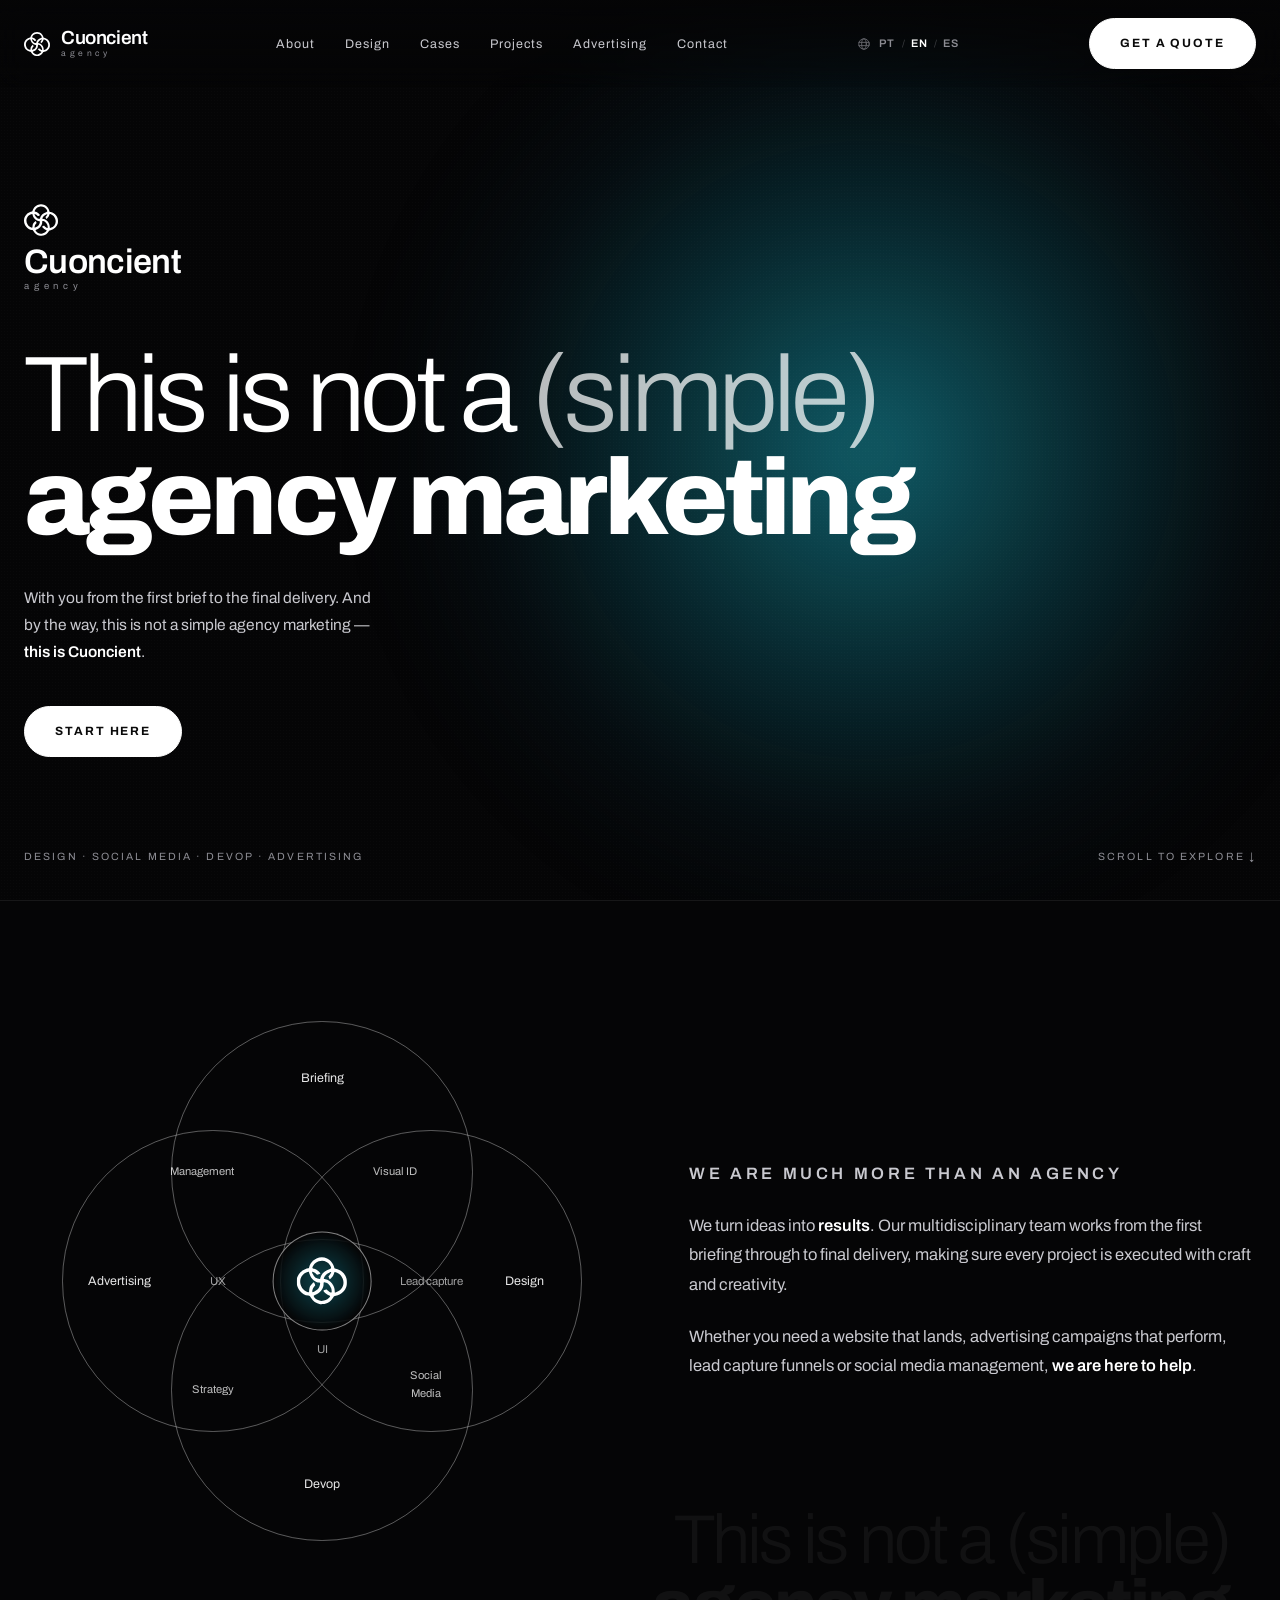
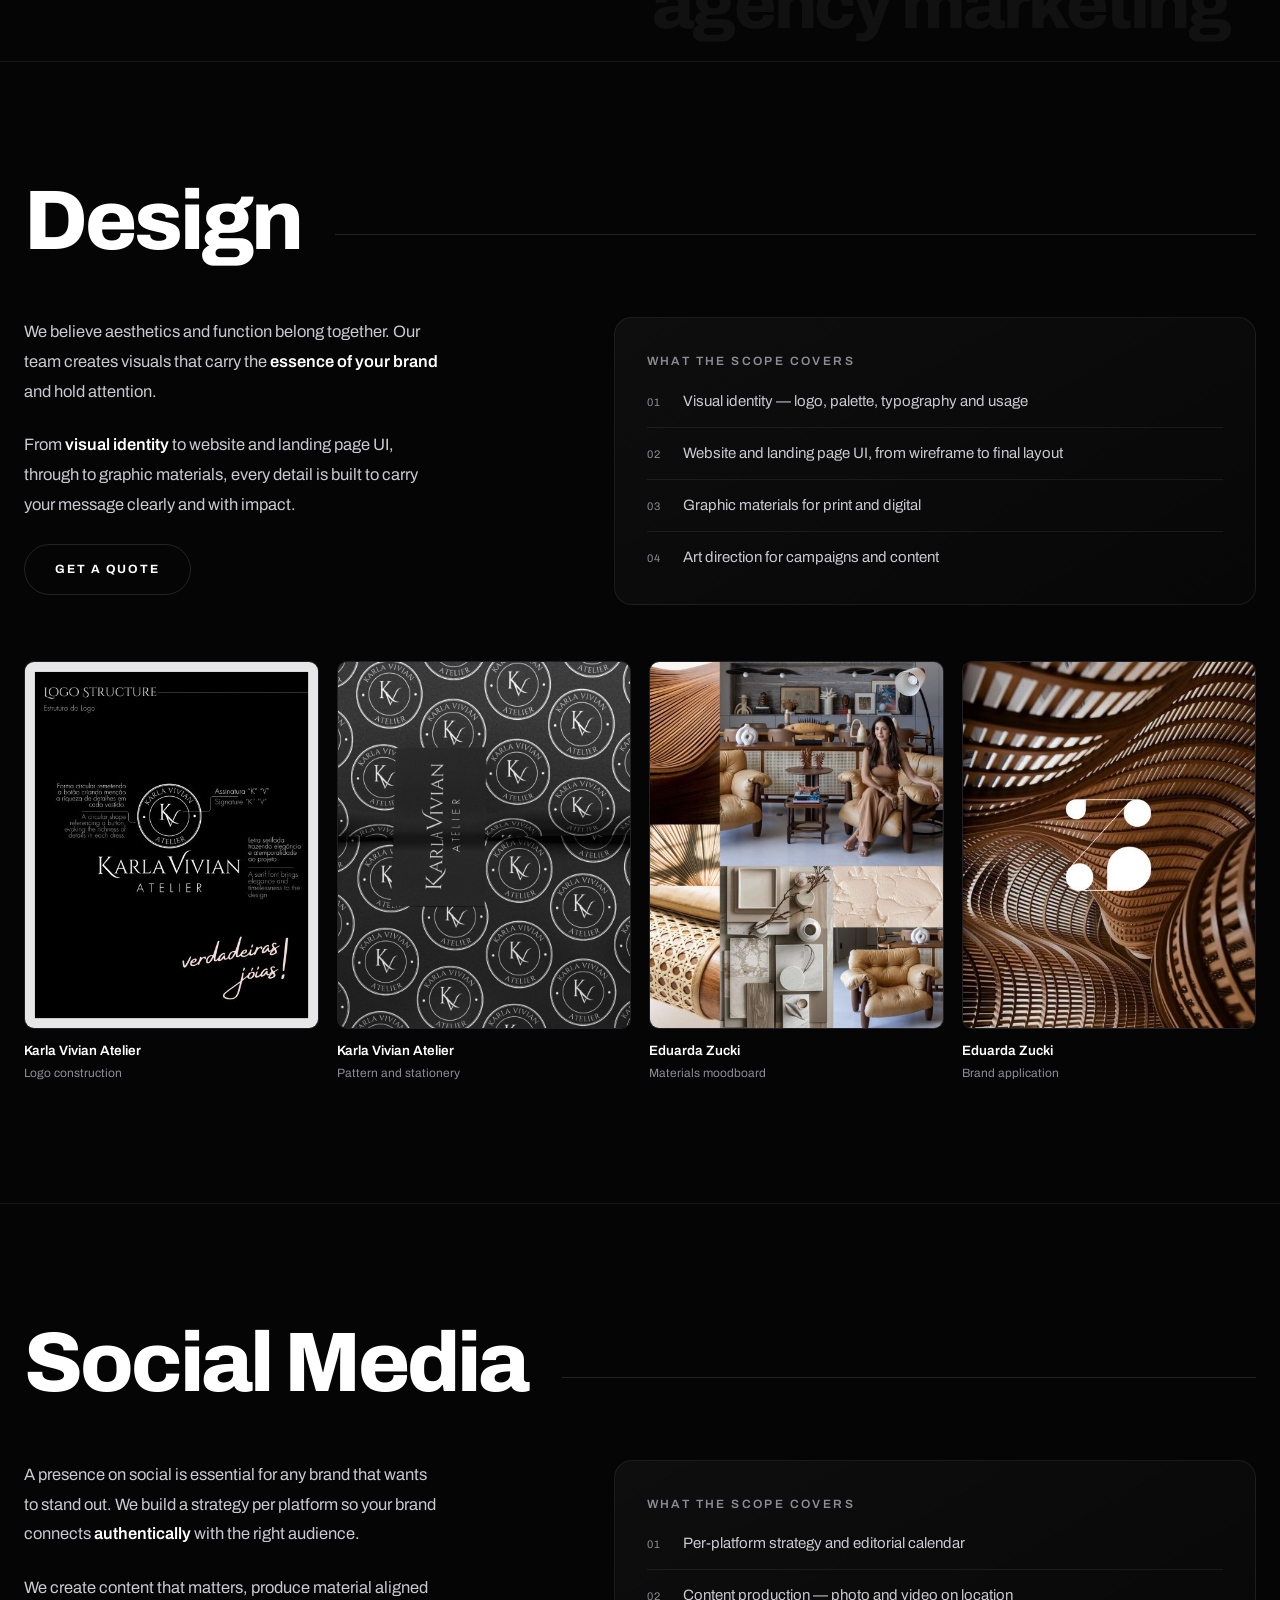
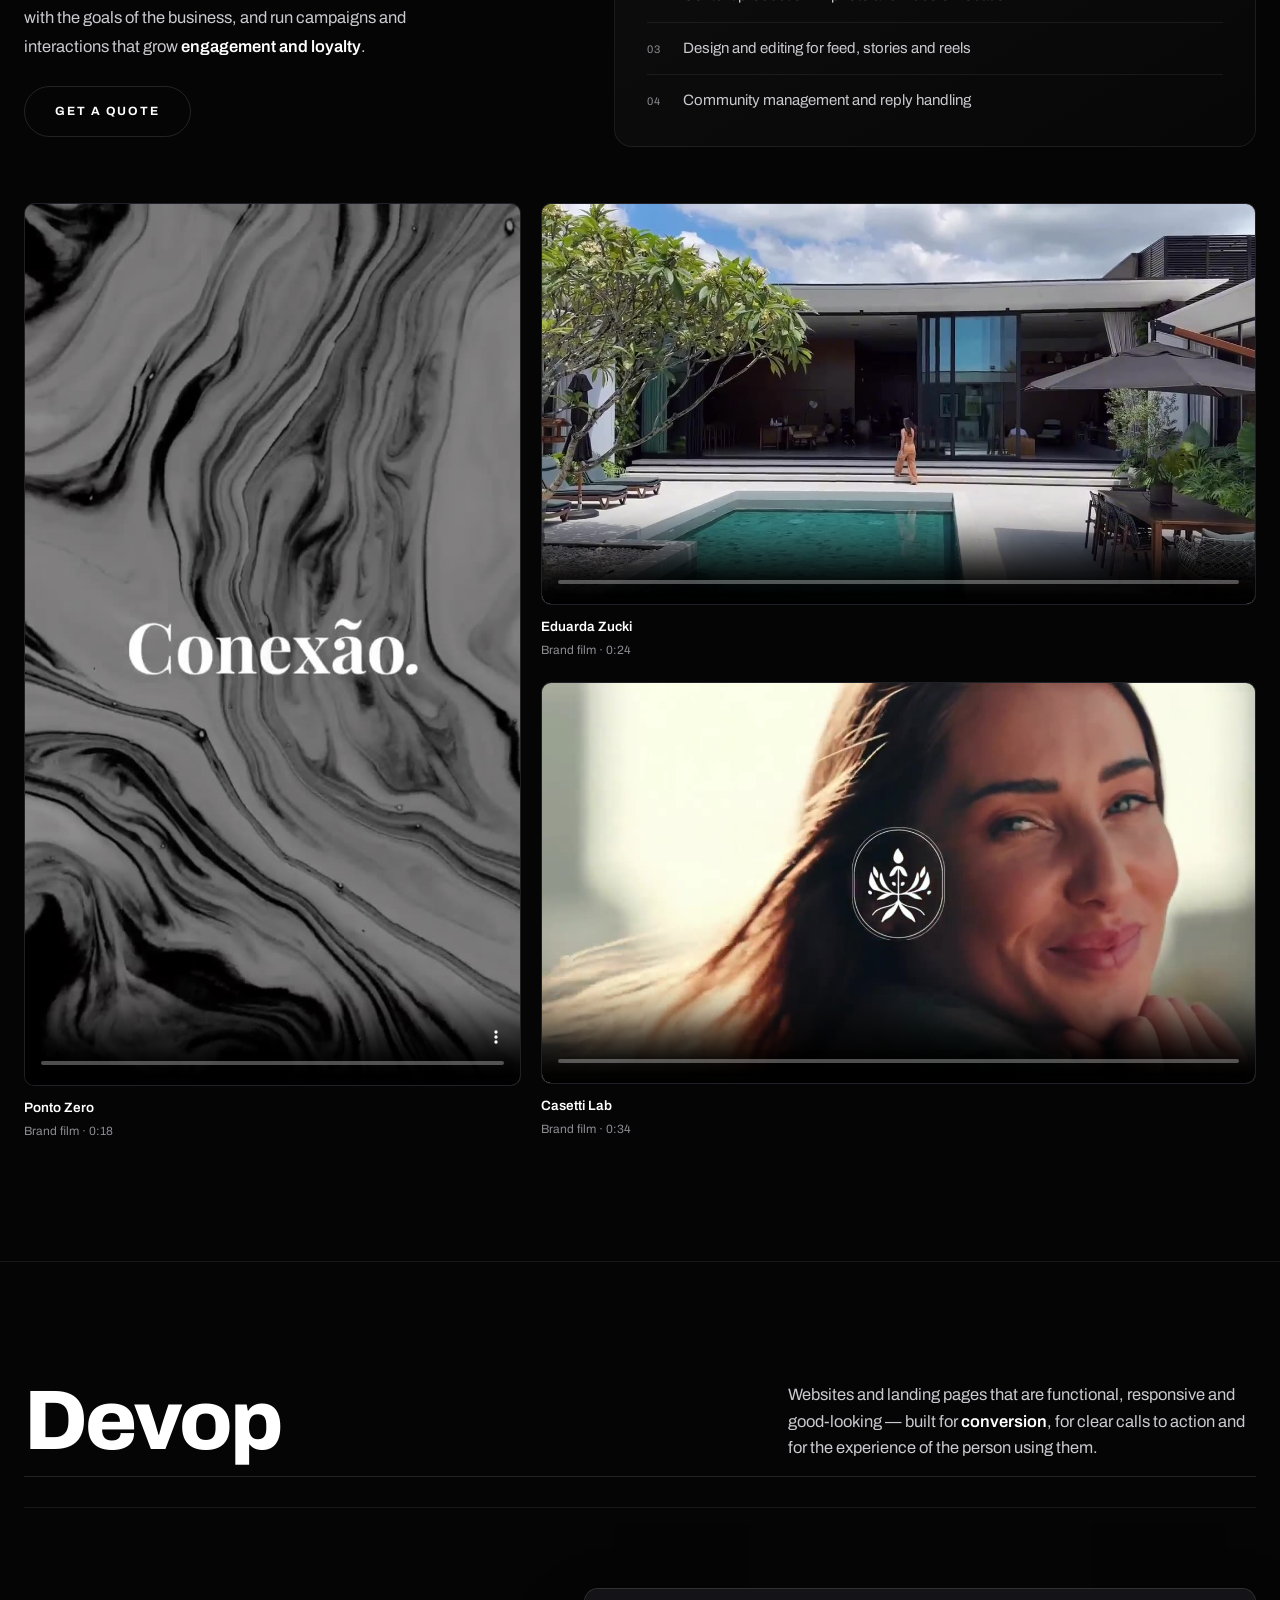
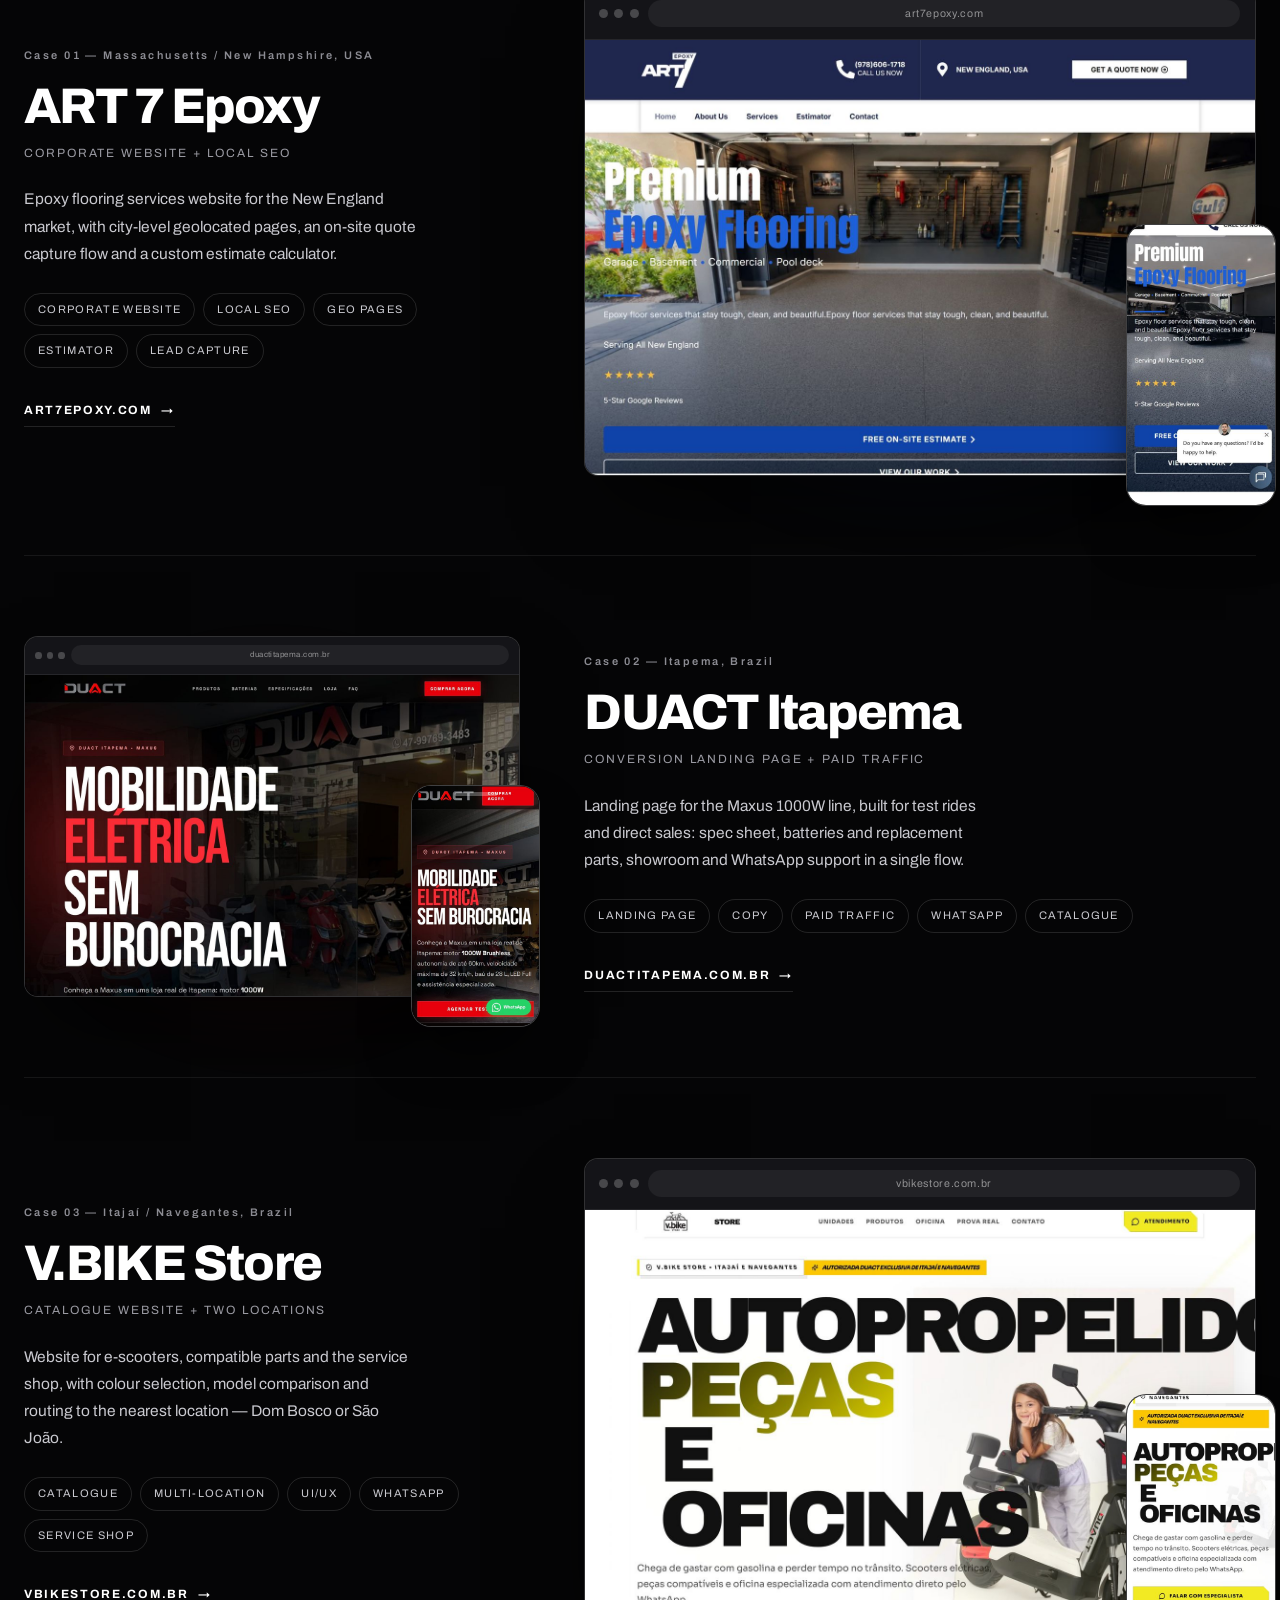
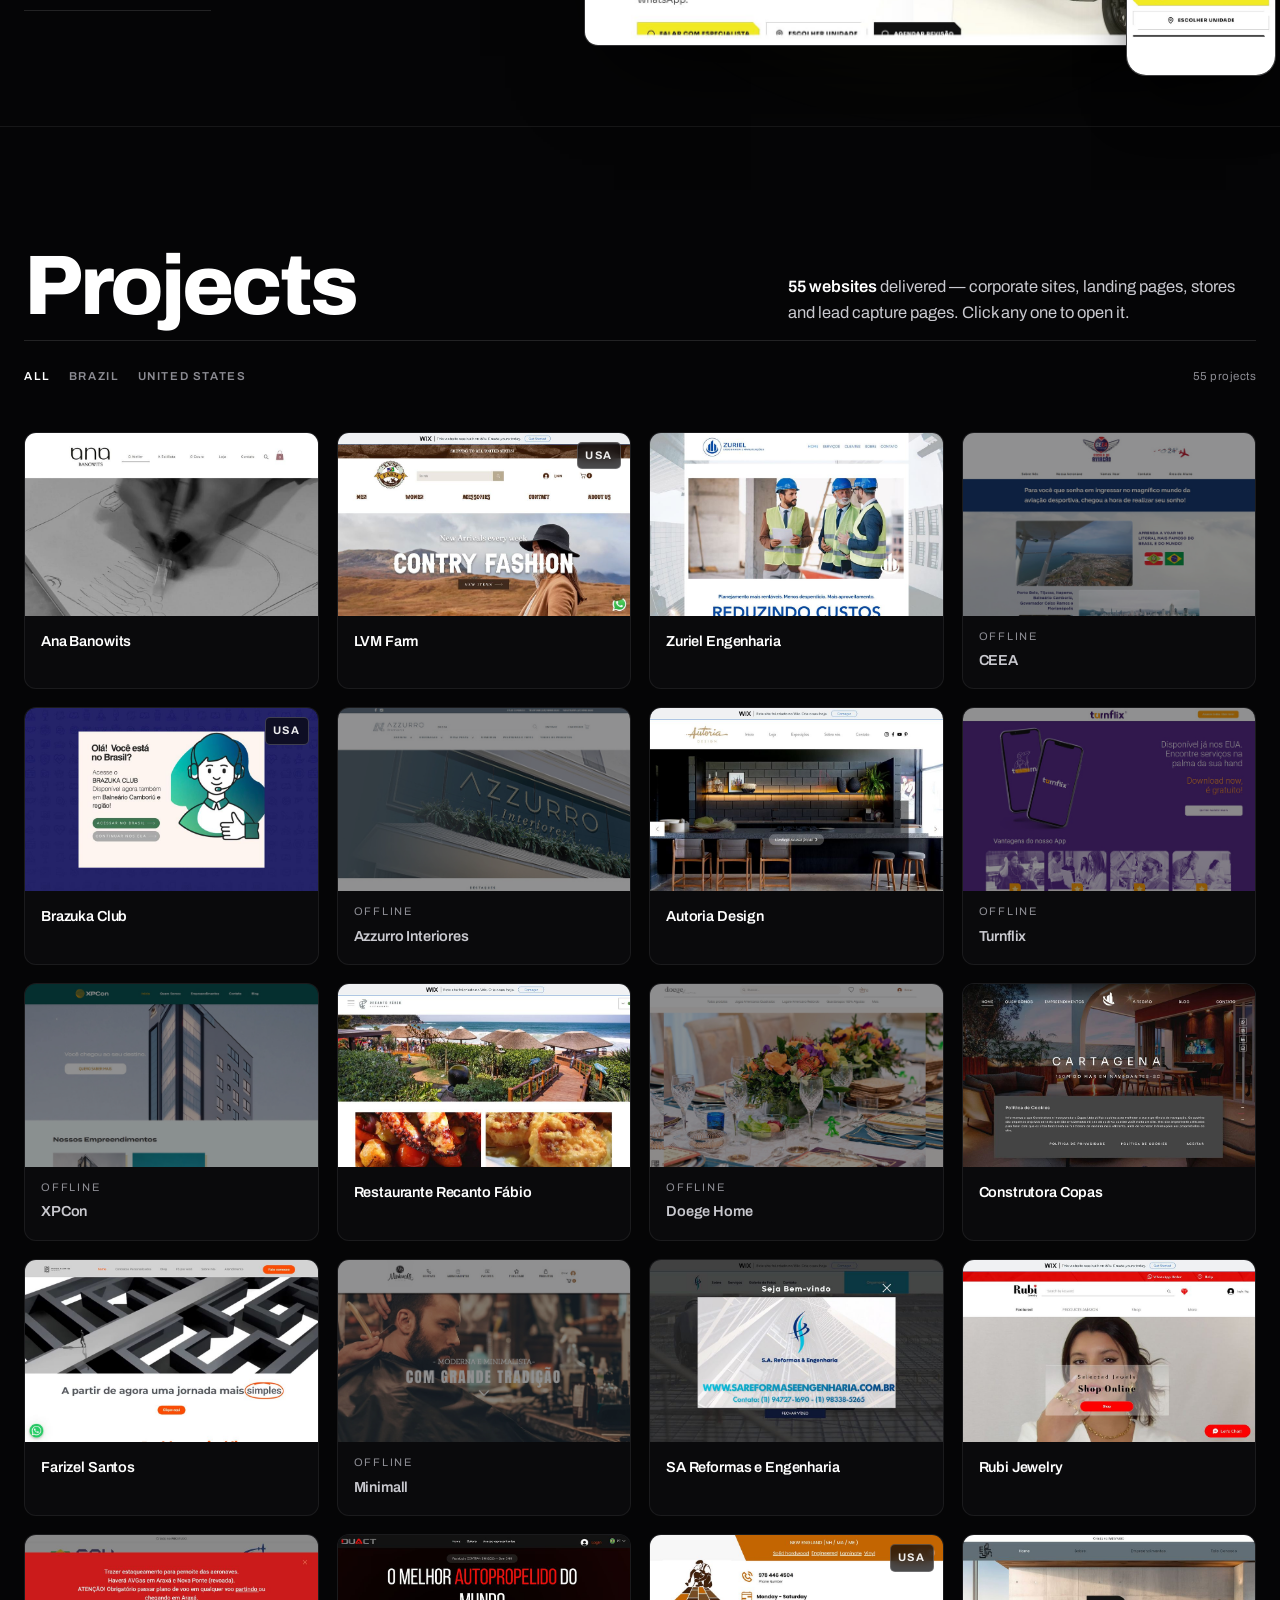
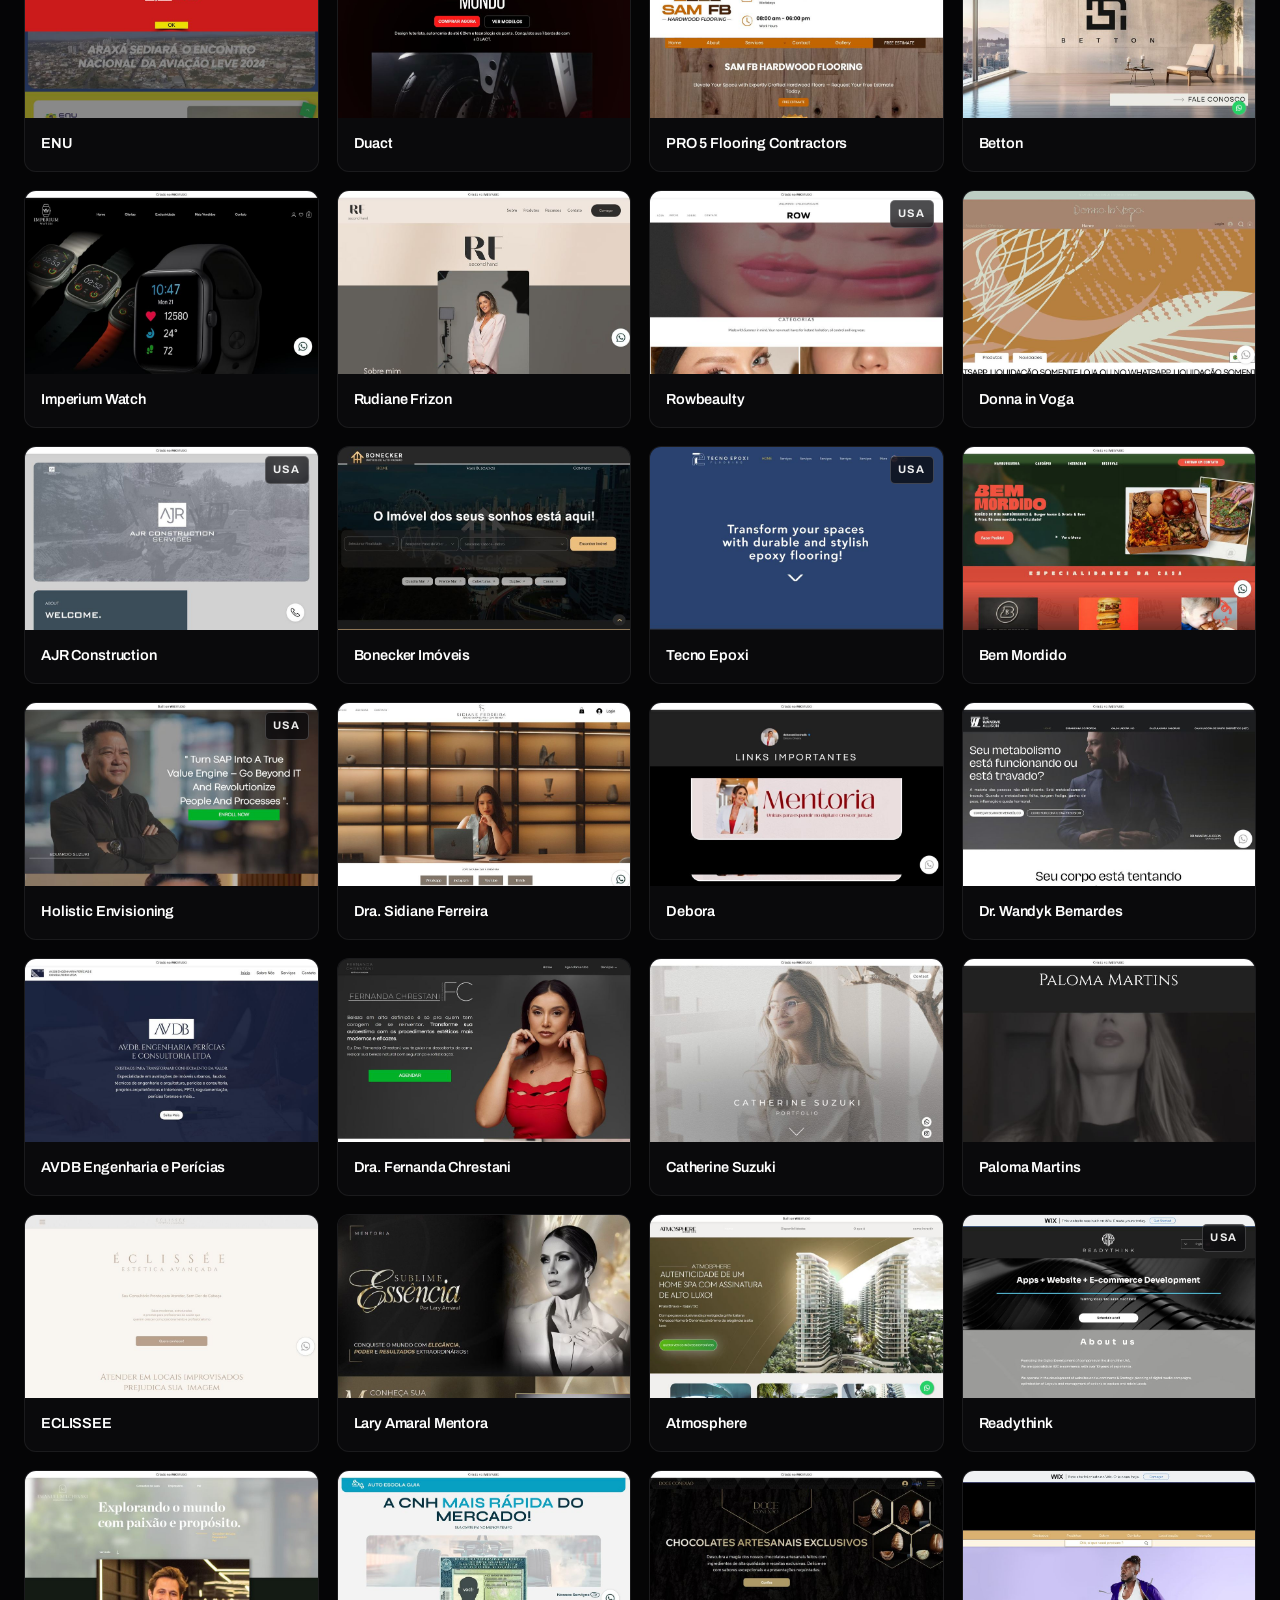
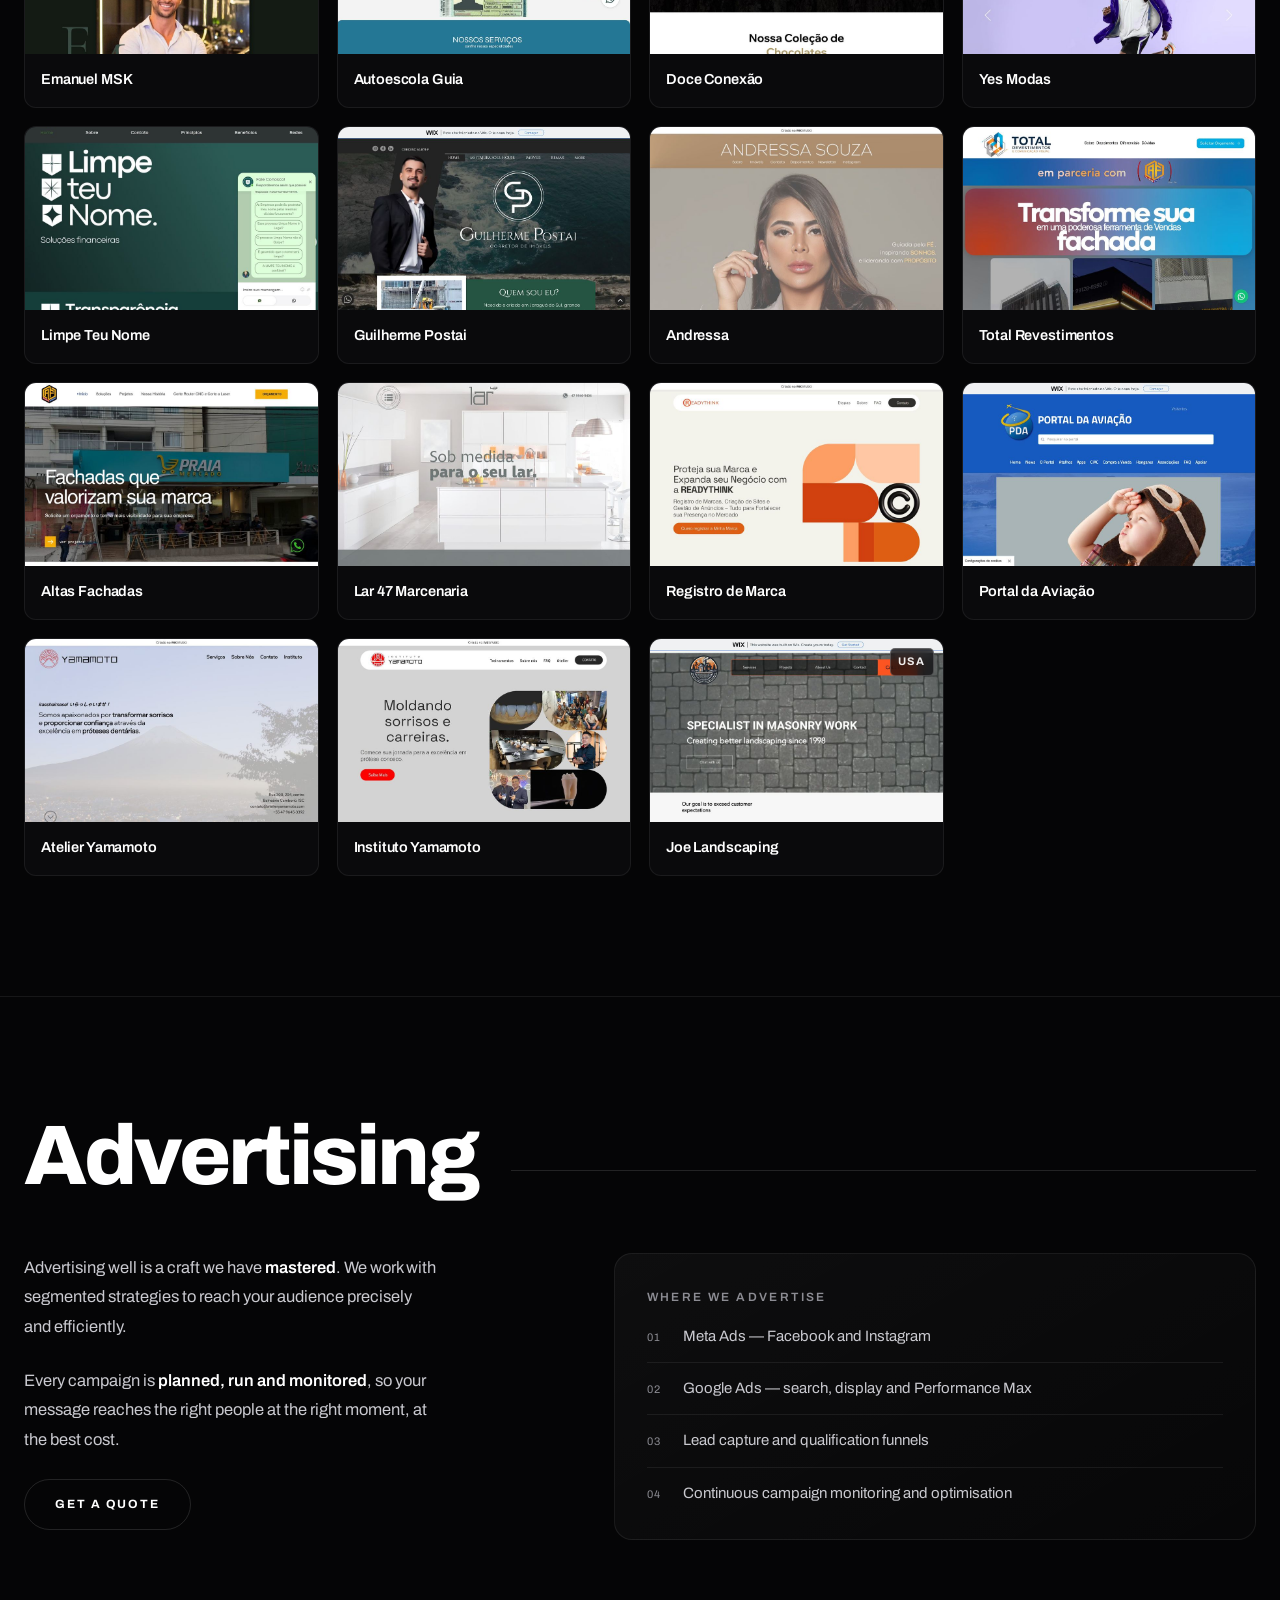
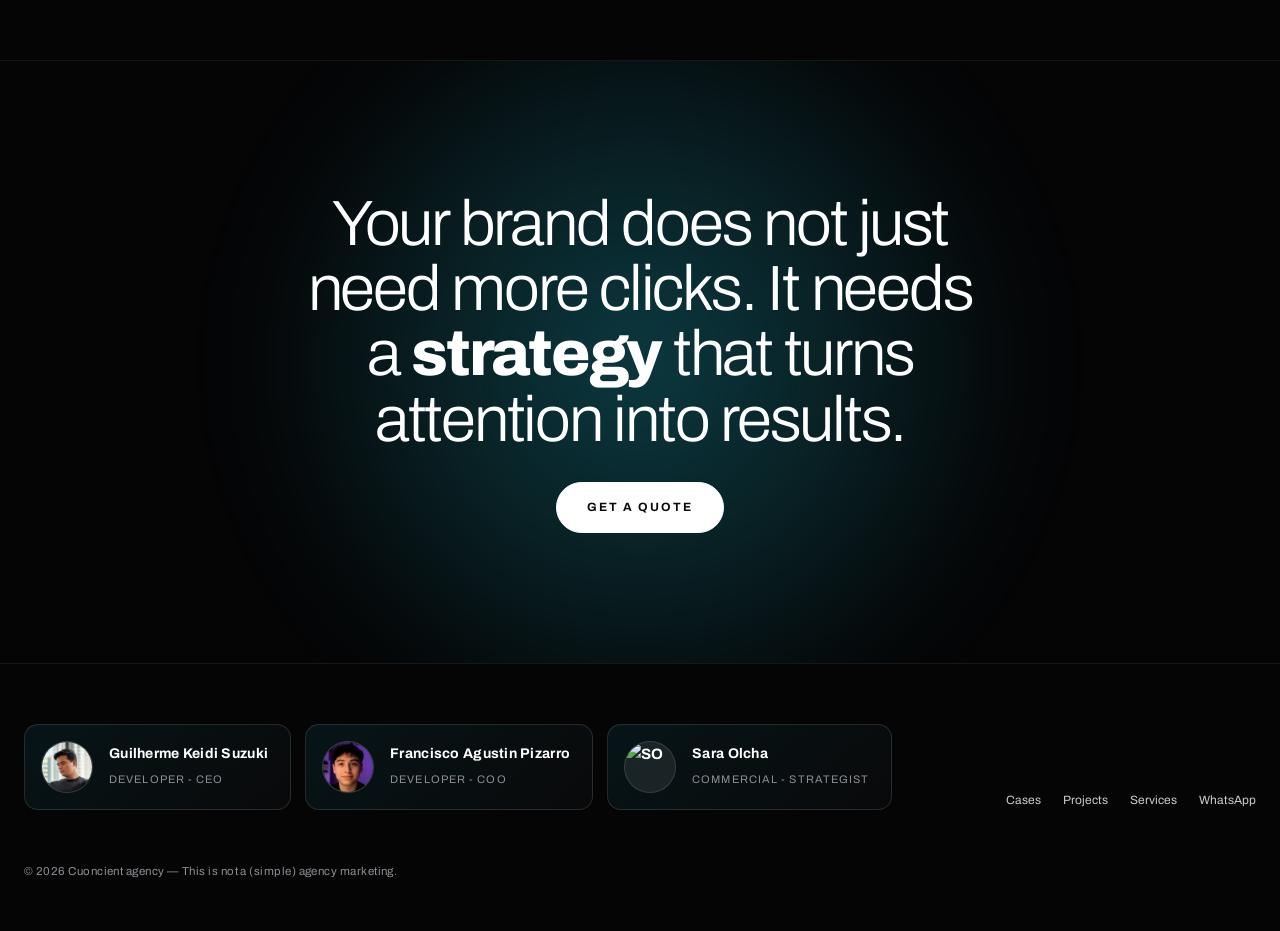
==== commit beaa5ff2: "Add alt attribute to footer avatar image Added alt attribute to footer avatar image for accessibilit" ====
--- a/index.html
+++ b/index.html
@@ -880,7 +880,7 @@
         </span>
       </div>
        <div class="footer__card">
-        <img class="footer__avatar" src="assets/brand/" width="240" height="240" loading="lazy" >
+        <img class="footer__avatar" src="assets/brand/" width="240" height="240" loading="lazy" alt="SO">
         <span class="footer__who">
           <b>Sara Olcha  </b>
           <small>Commercial - Strategist</small>
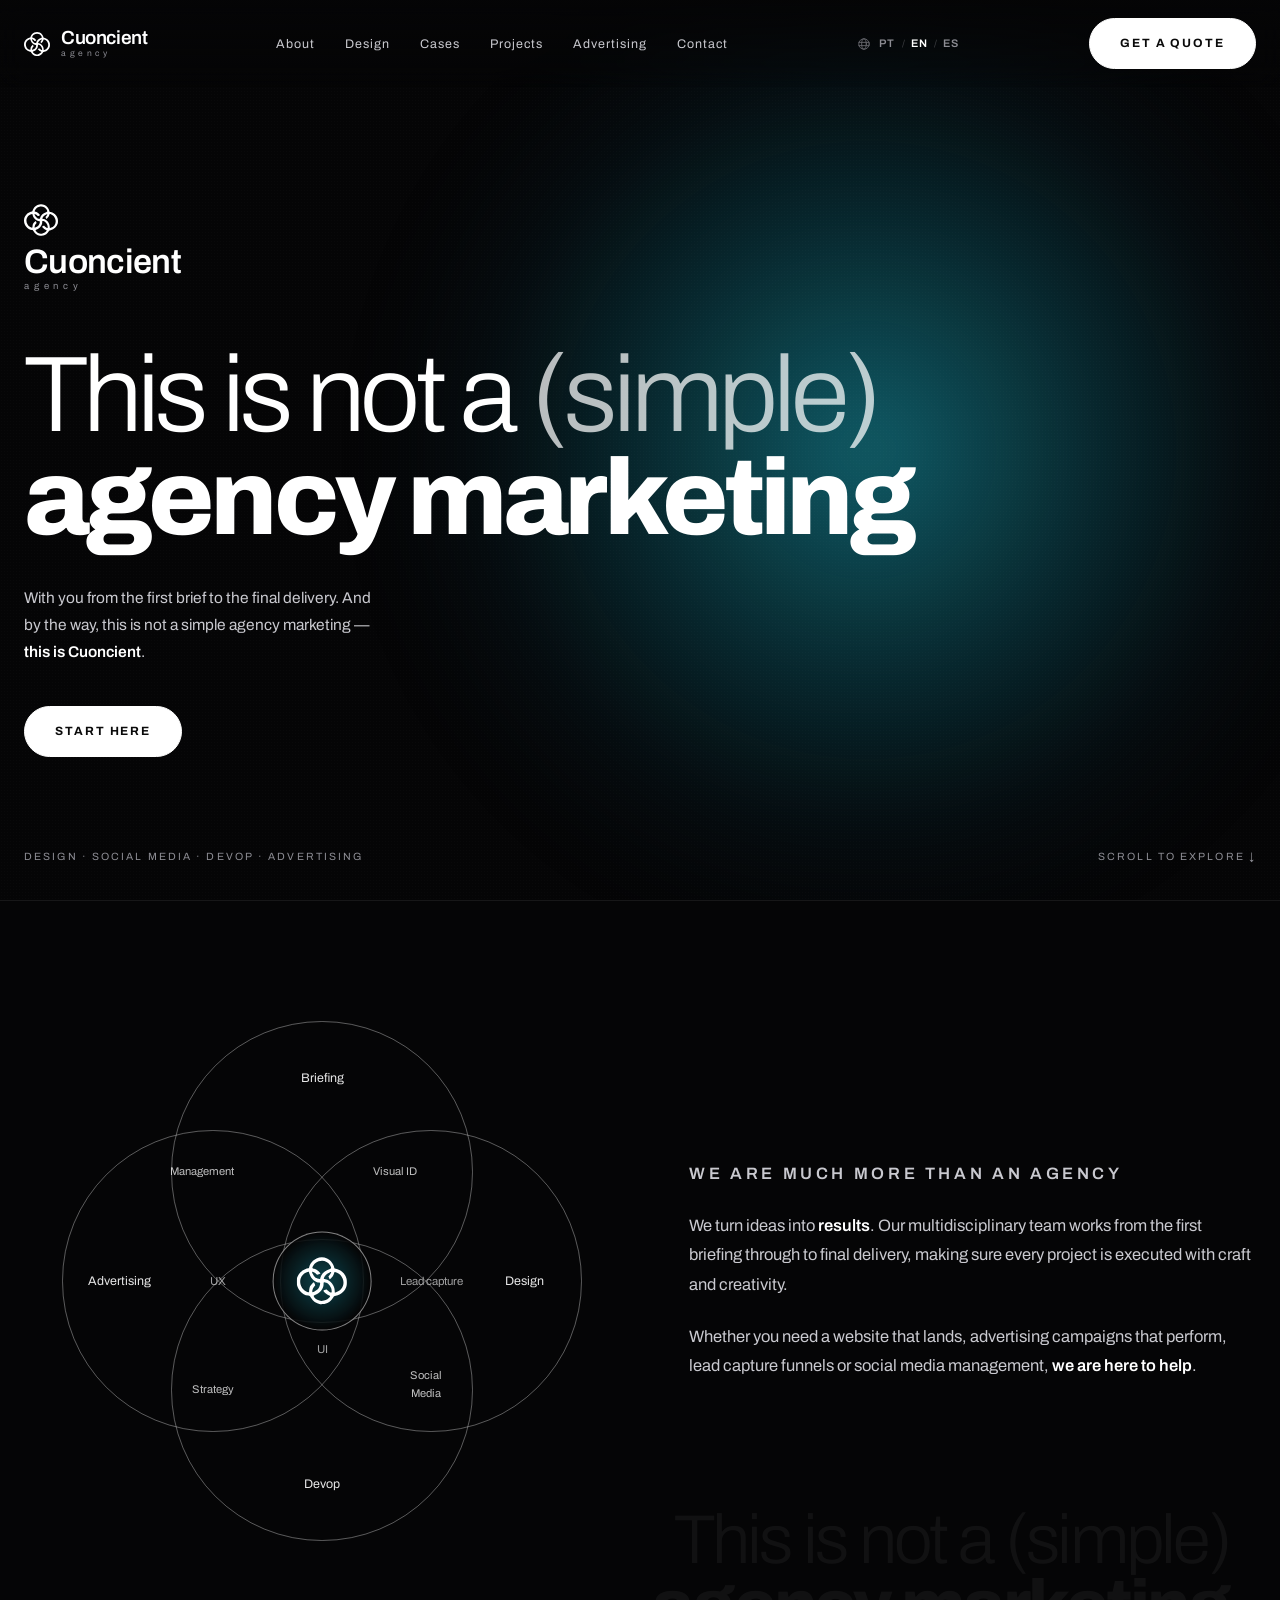
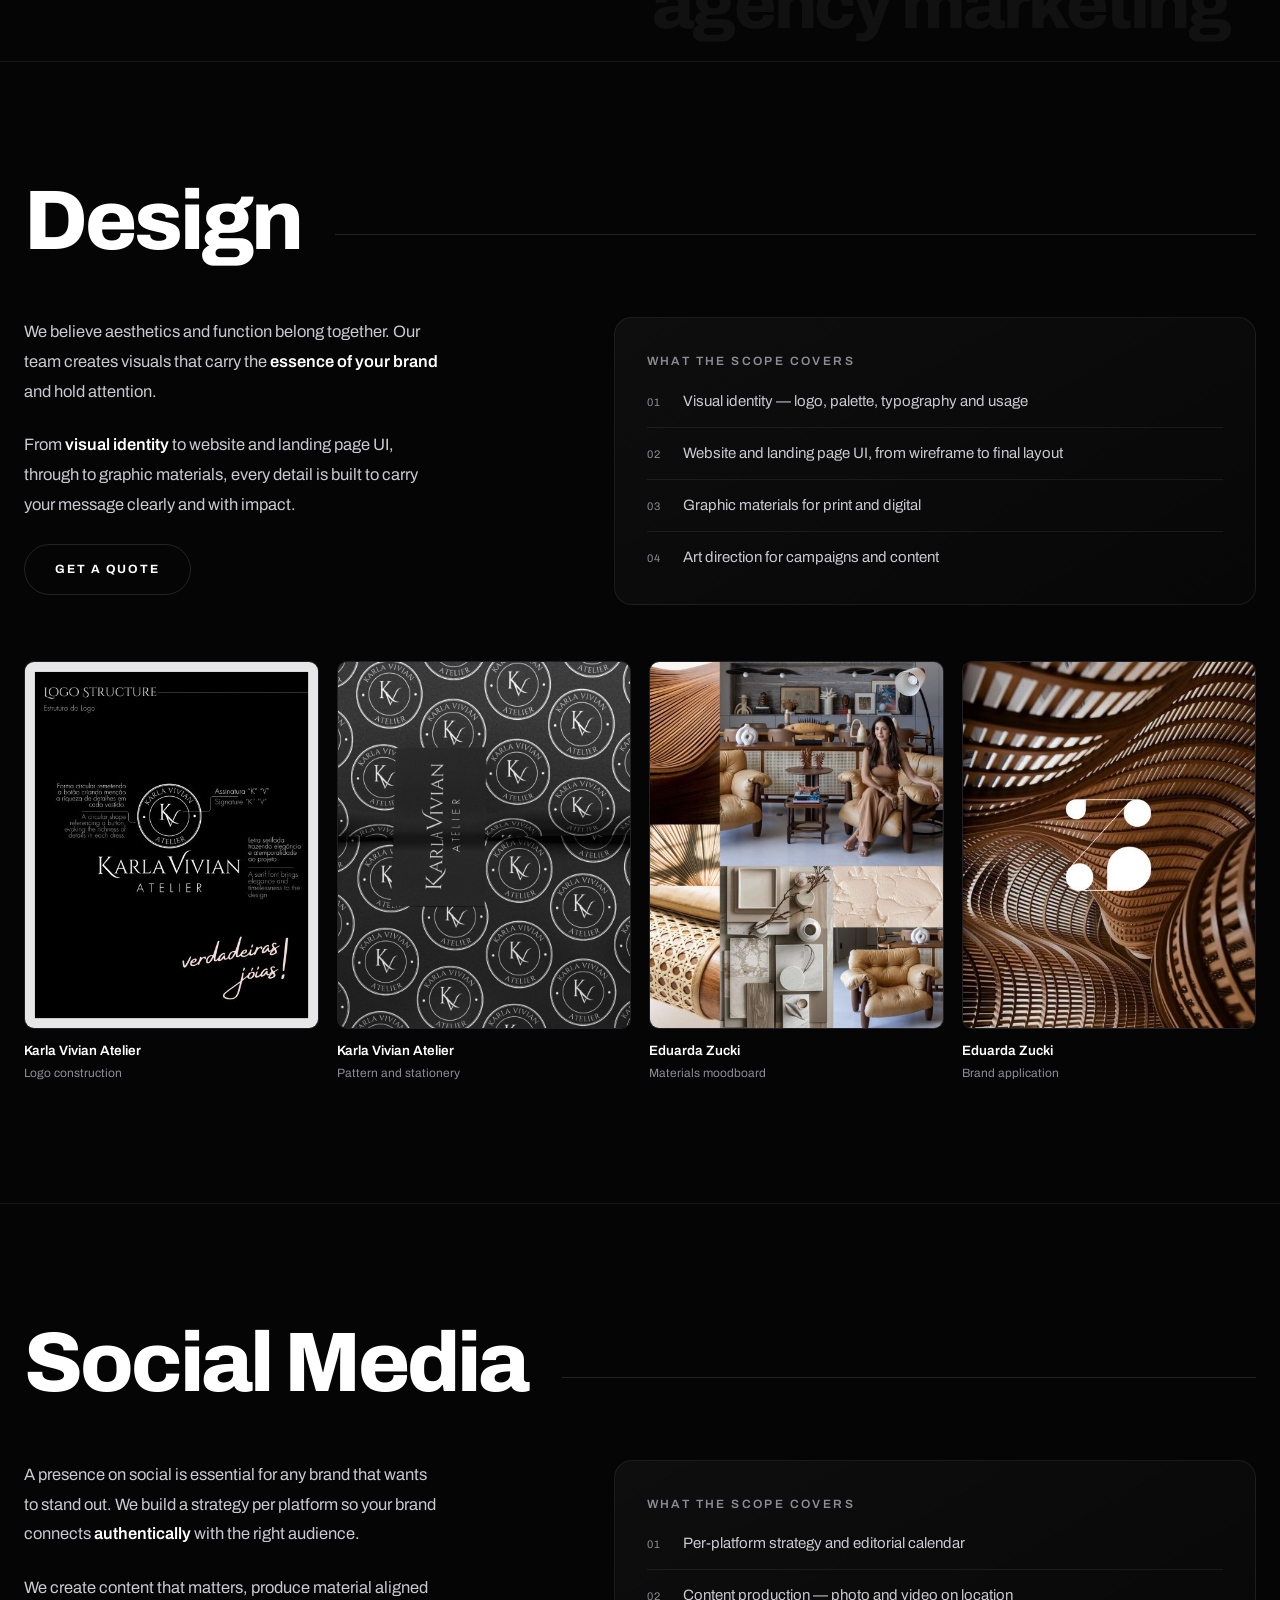
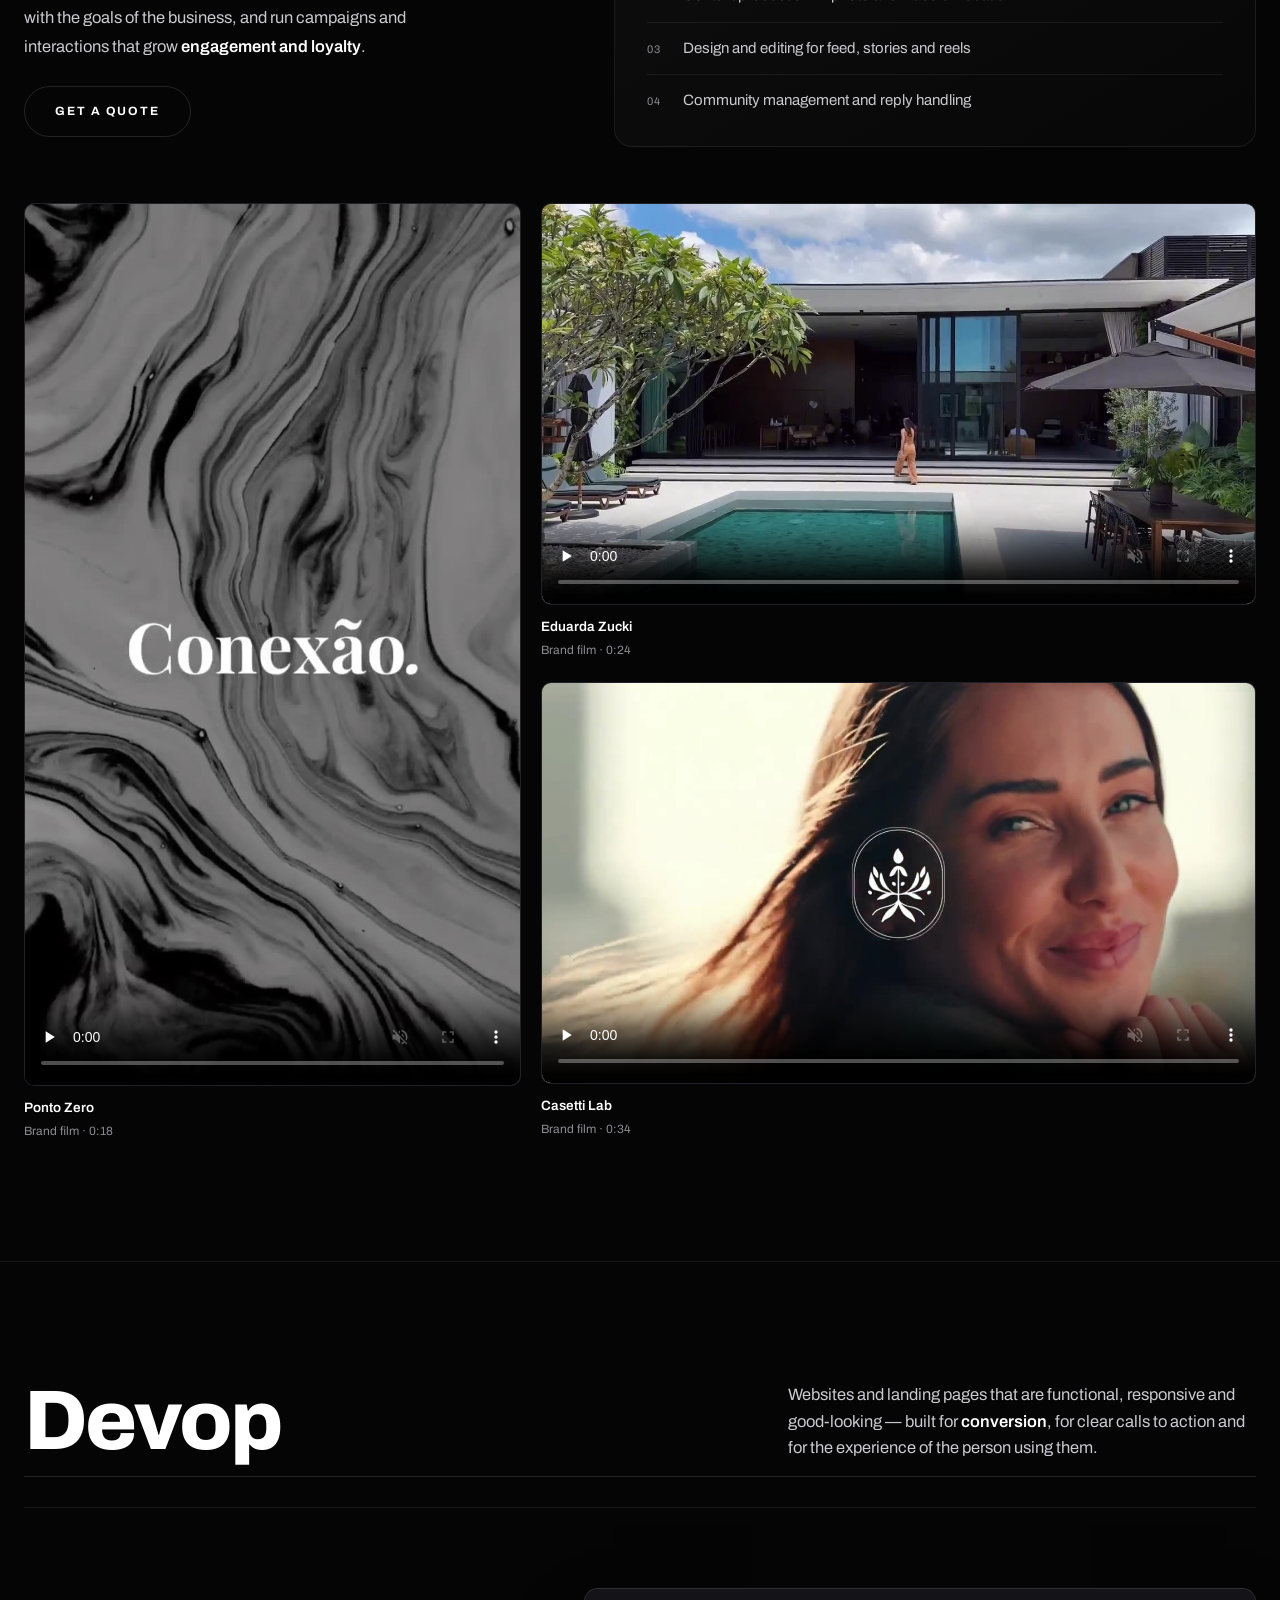
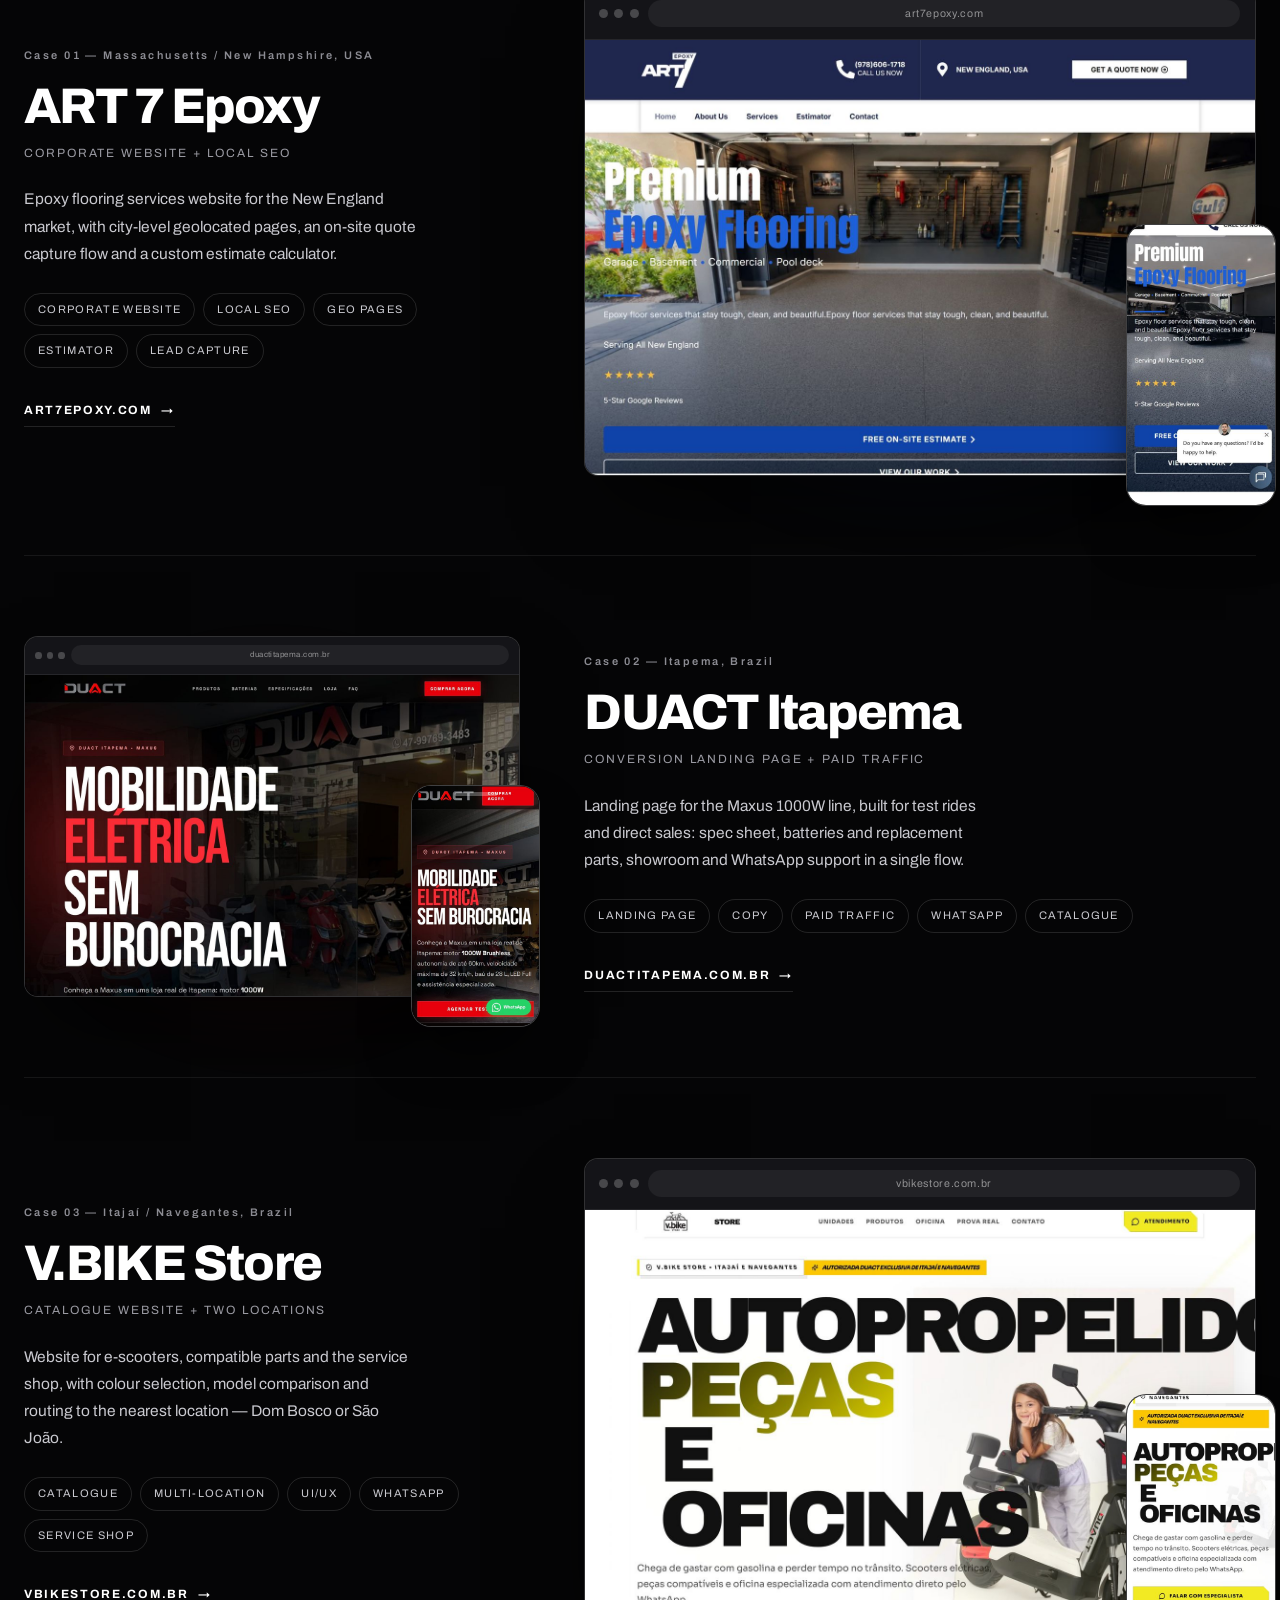
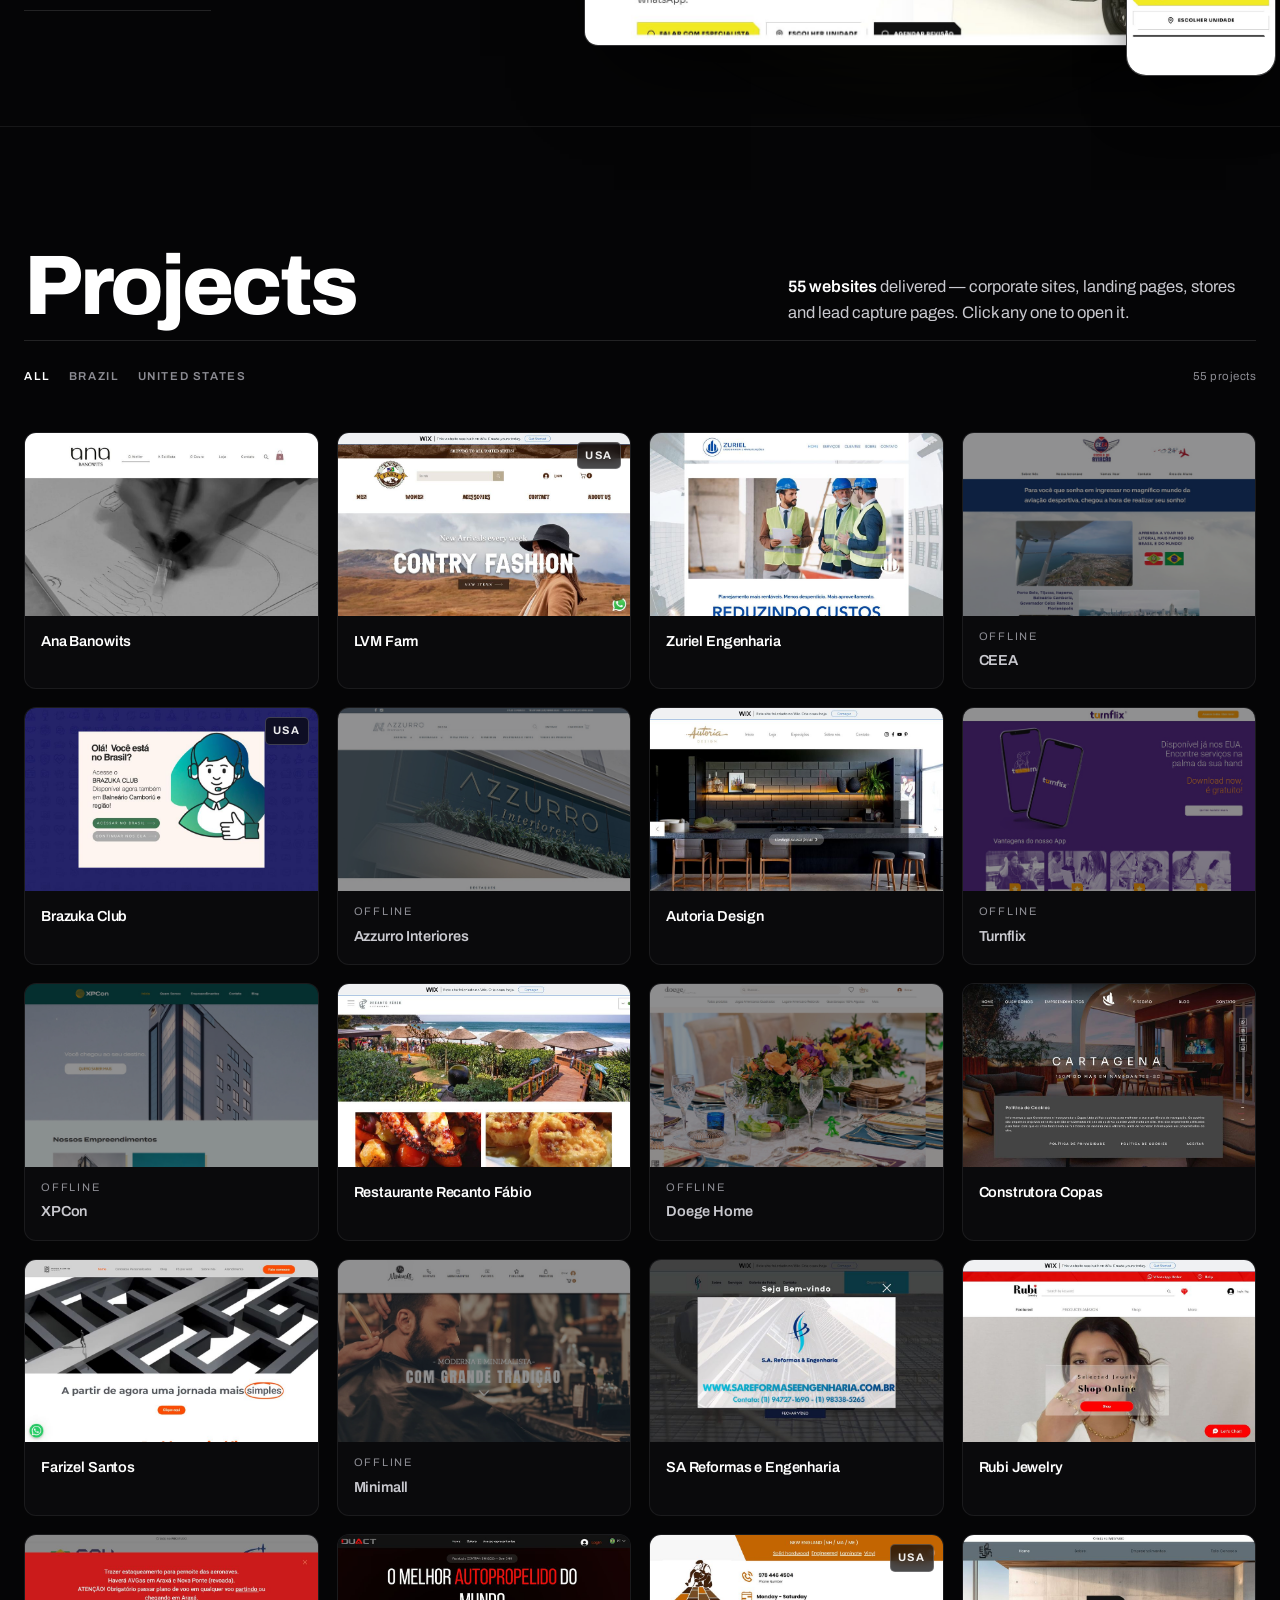
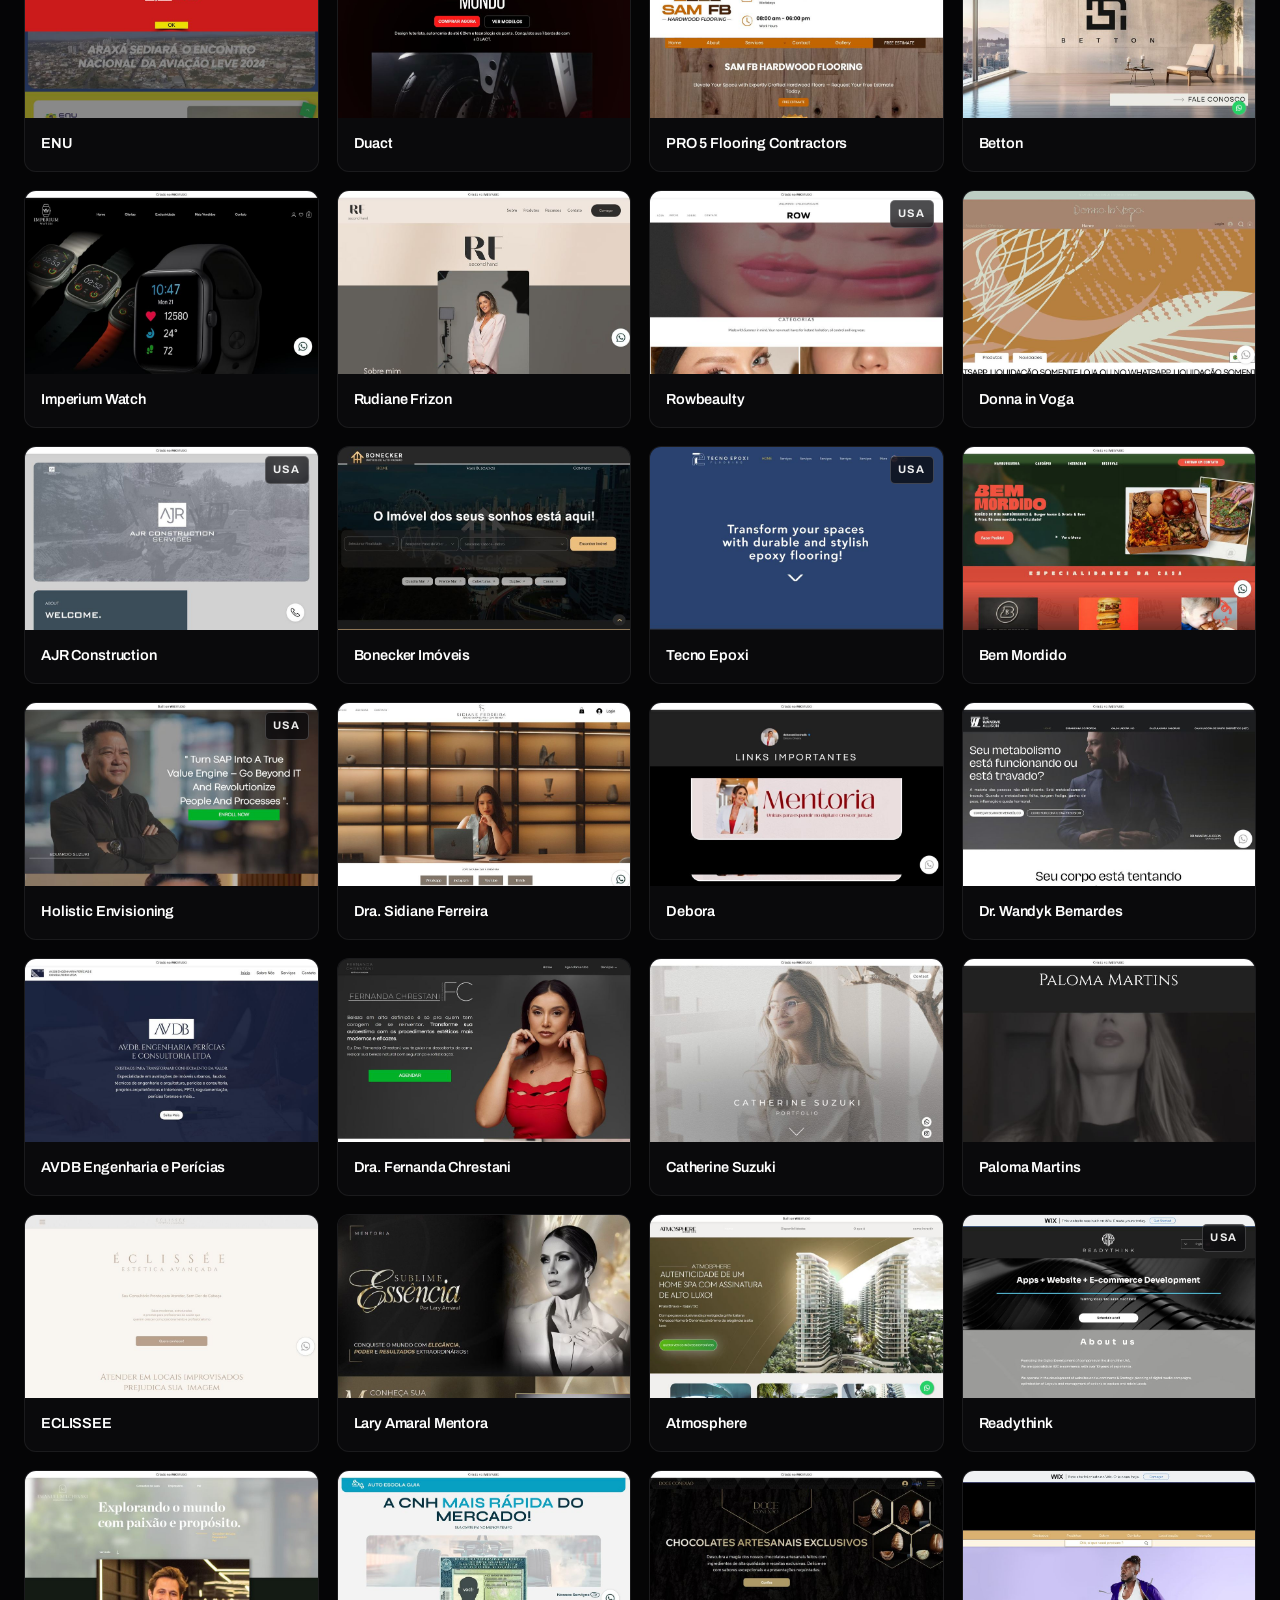
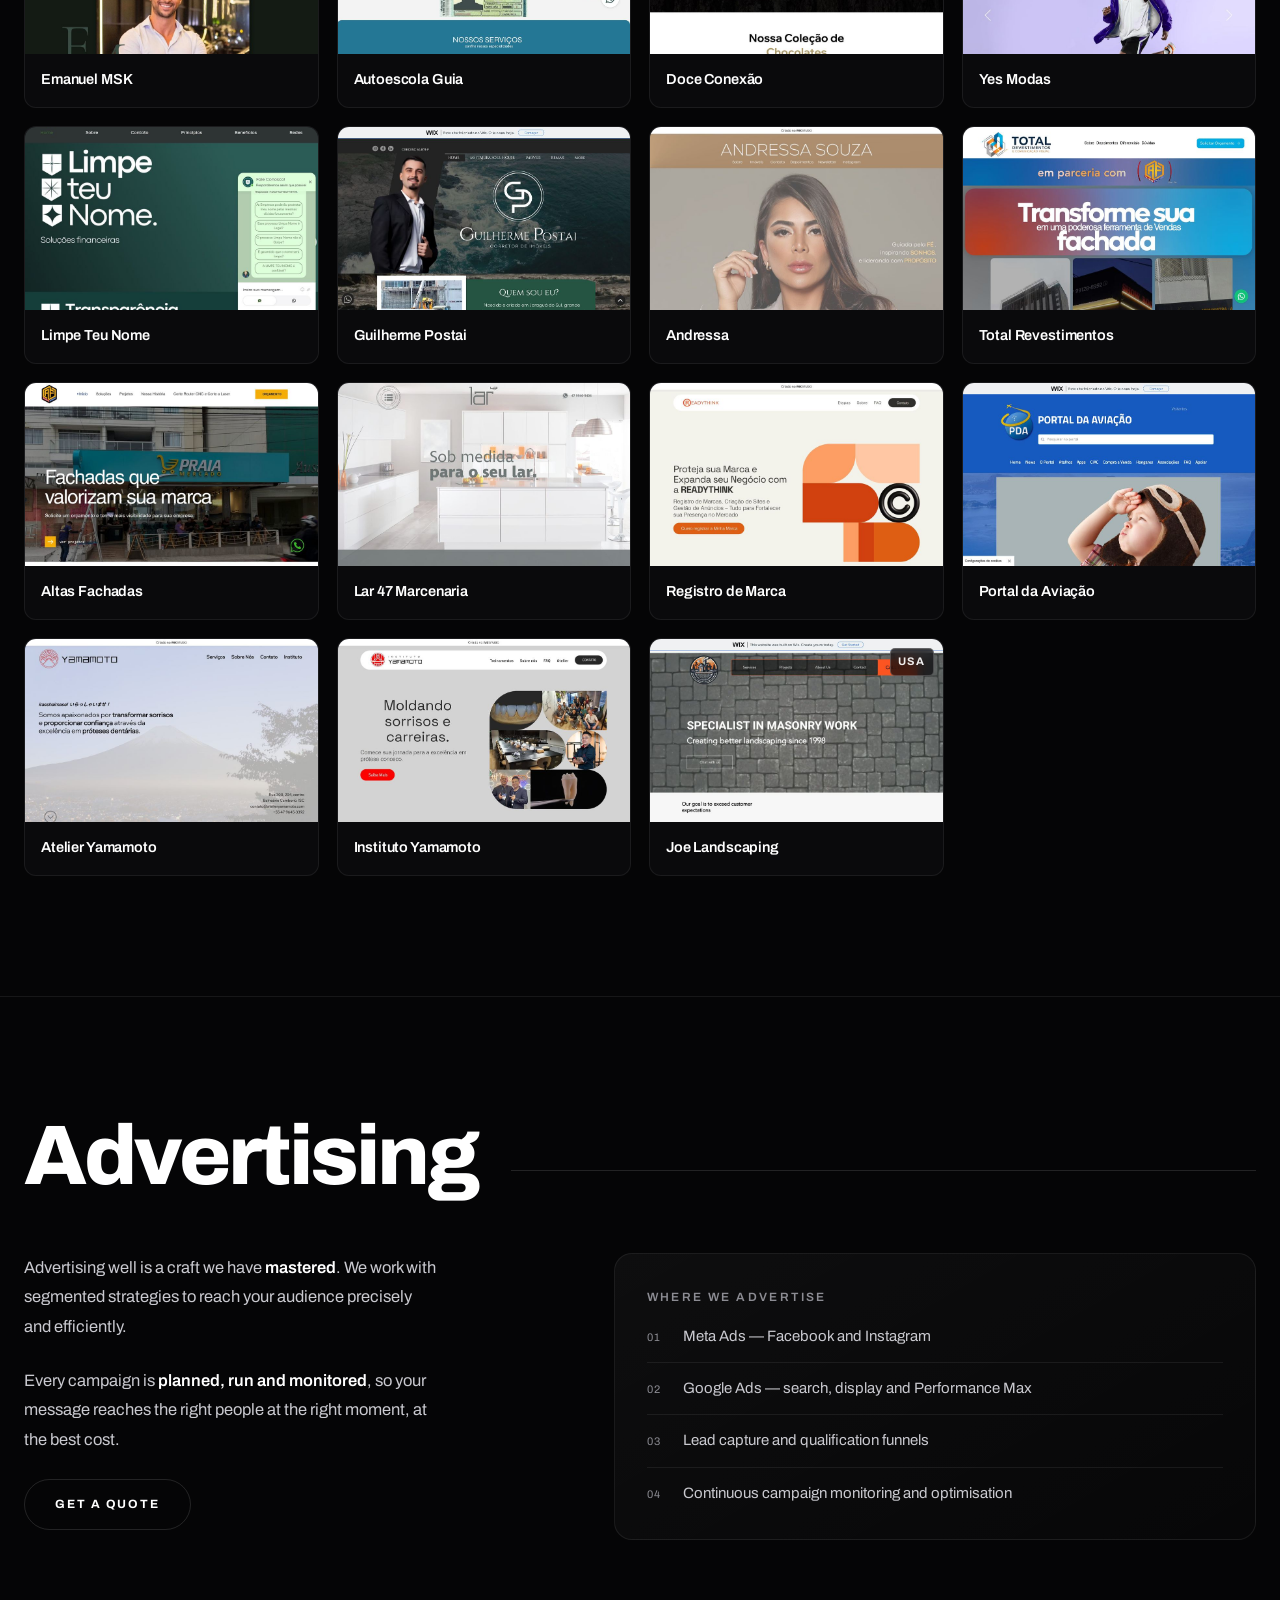
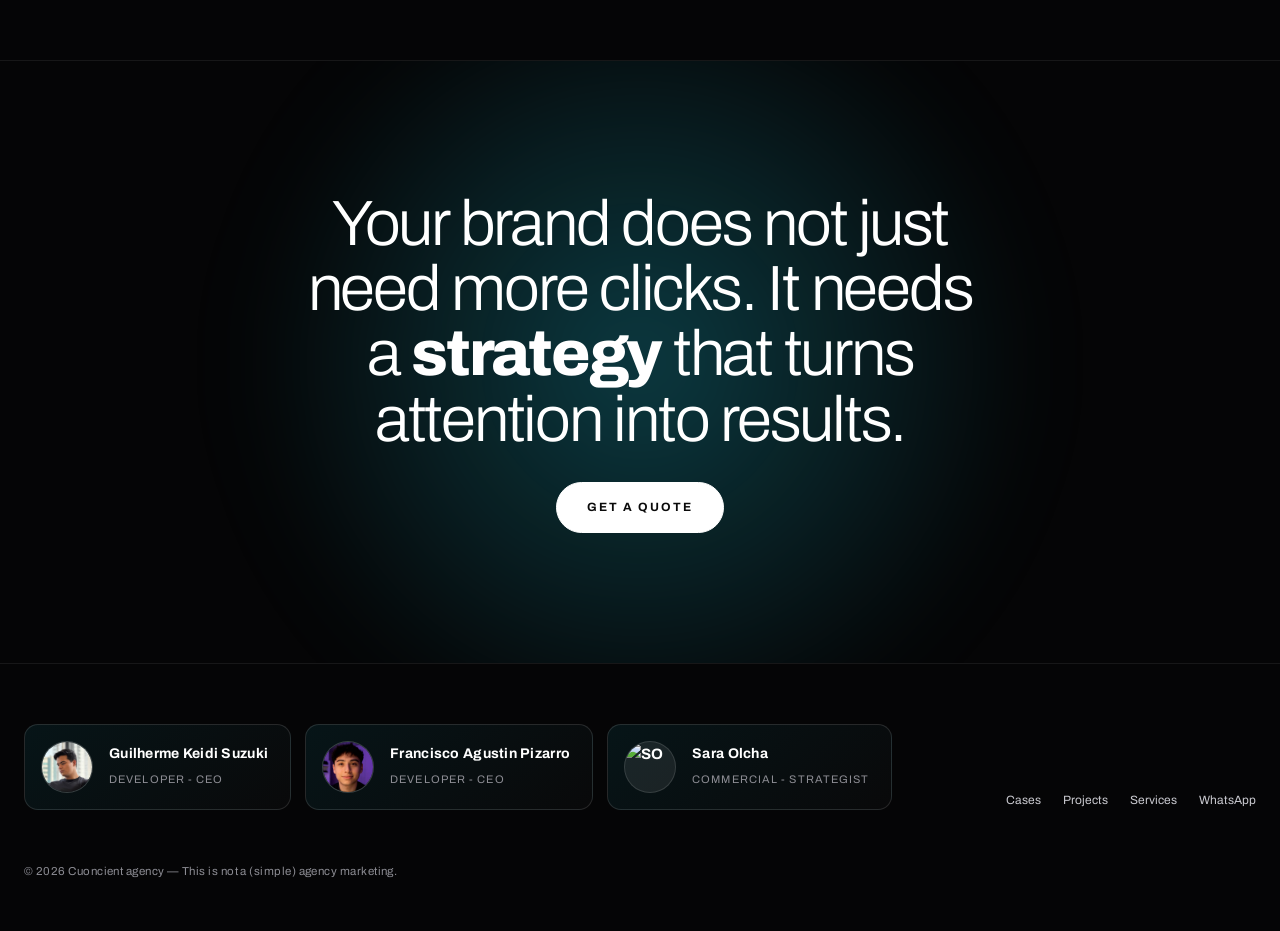
==== commit 2c00983b: "Correct CEO title in footer sectionG" ====
--- a/index.html
+++ b/index.html
@@ -869,14 +869,14 @@
         <img class="footer__avatar" src="assets/brand/guilherme.jpg" width="240" height="240" loading="lazy" alt="Guilherme Keidi Suzuki">
         <span class="footer__who">
           <b>Guilherme Keidi Suzuki</b>
-          <small>Developer - Ceo</small>
+          <small>Developer - CEO</small>
         </span>
       </div>
       <div class="footer__card">
         <img class="footer__avatar" src="assets/brand/agustin.jpg" width="240" height="240" loading="lazy" alt="Agustin Pizarro">
         <span class="footer__who">
           <b>Francisco Agustin Pizarro</b>
-          <small>Developer - Coo</small>
+          <small>Developer - CEO</small>
         </span>
       </div>
        <div class="footer__card">
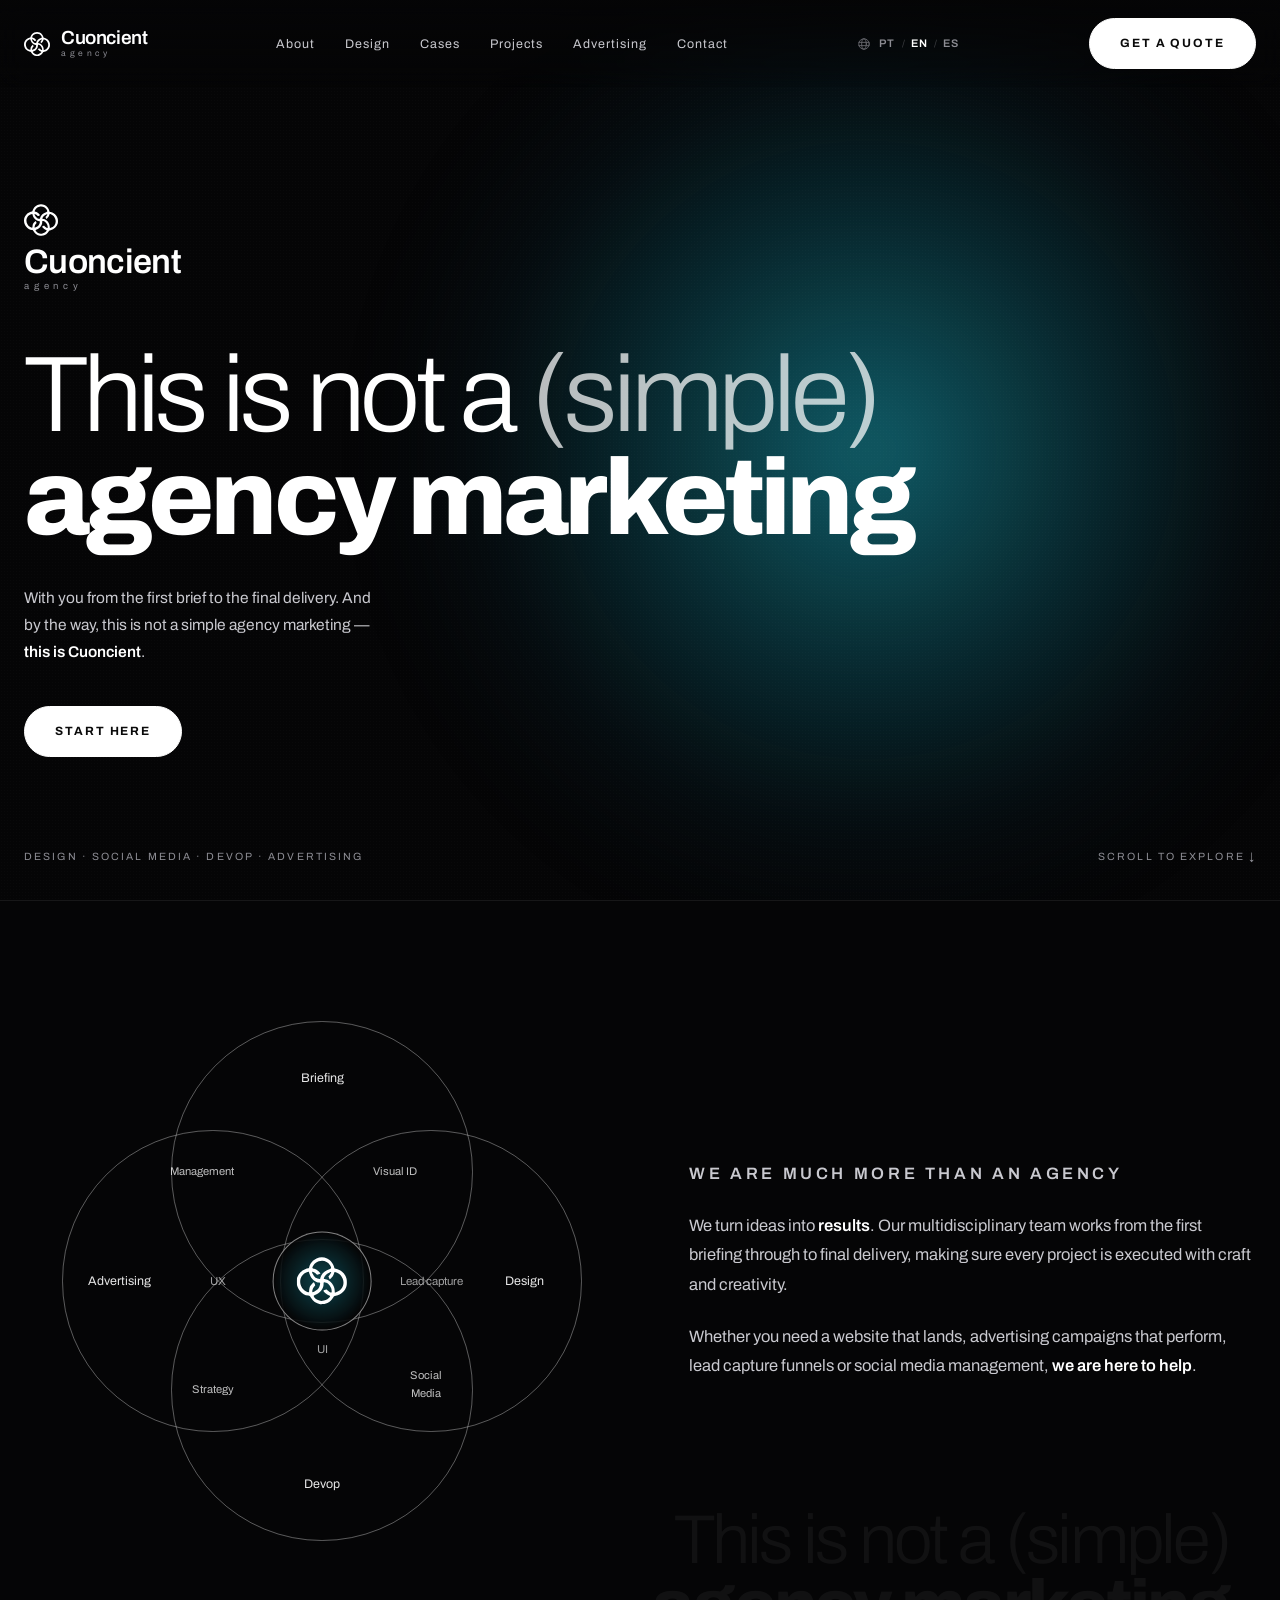
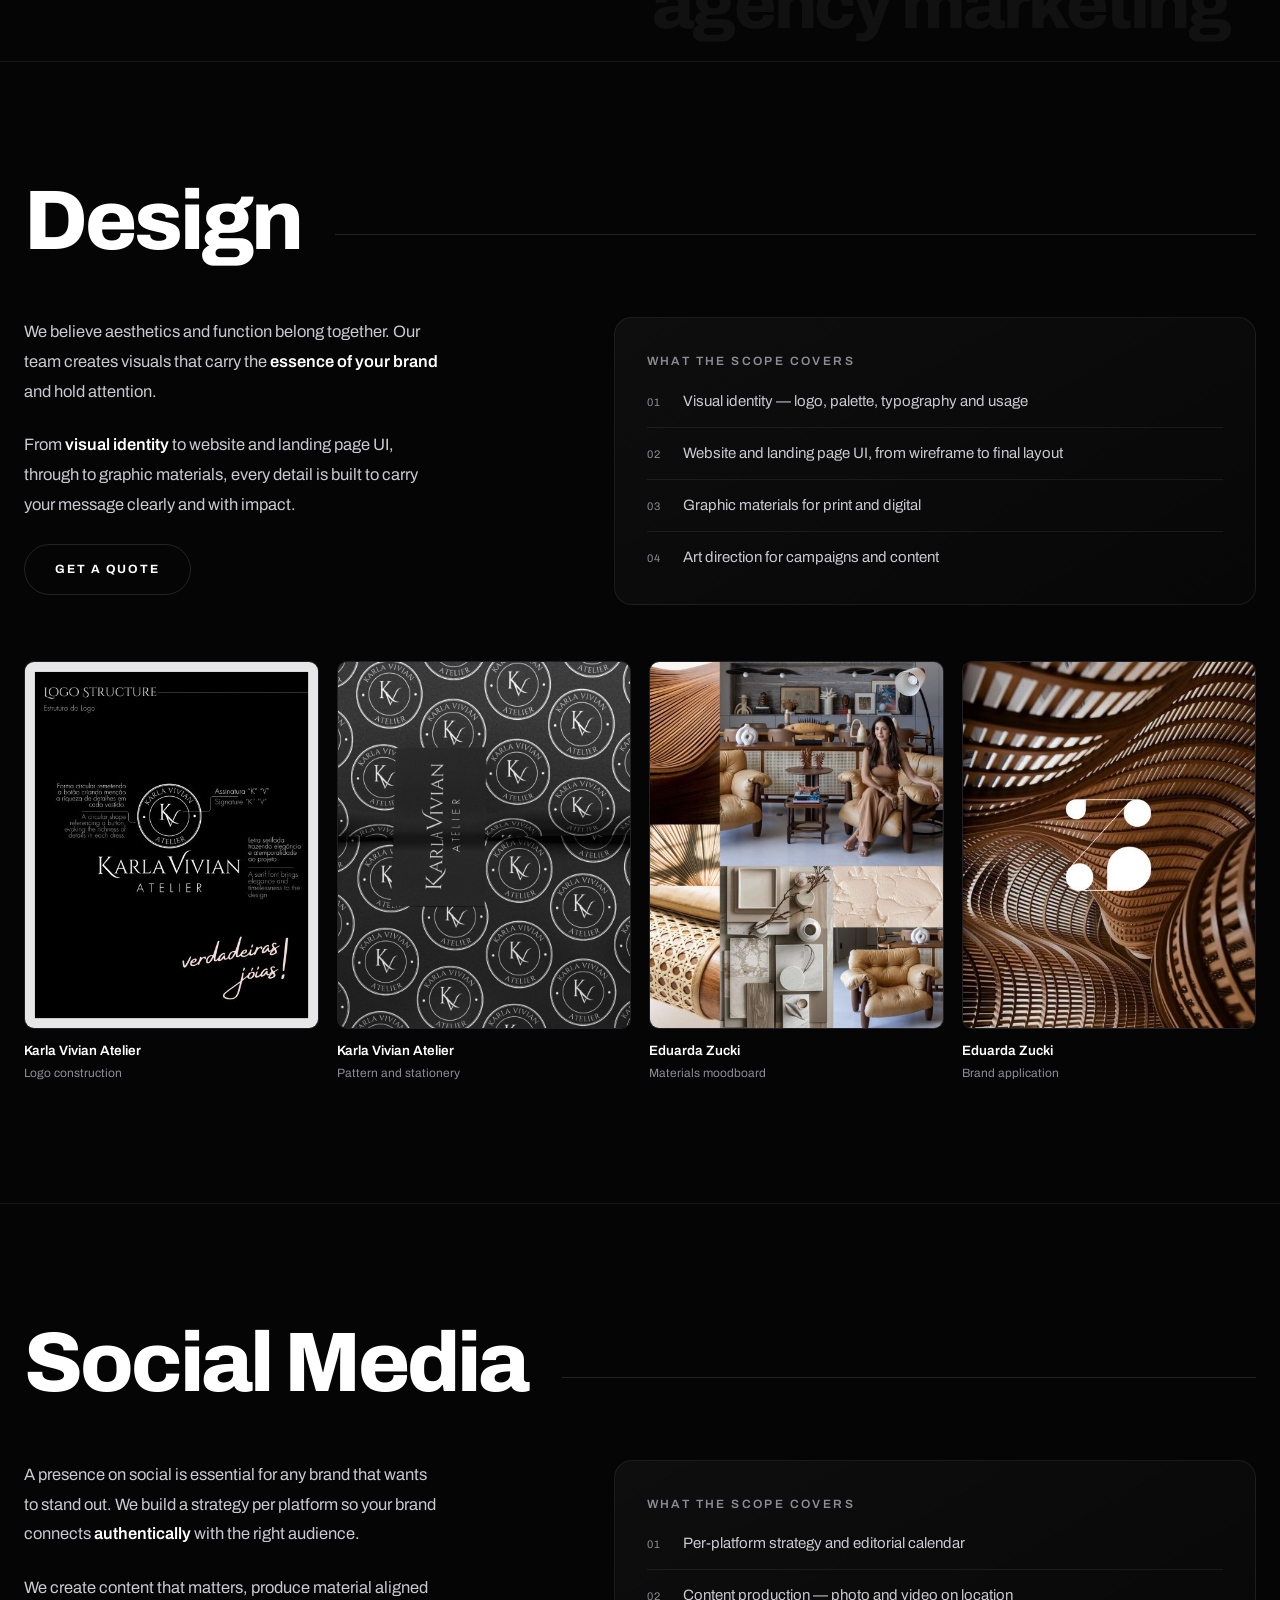
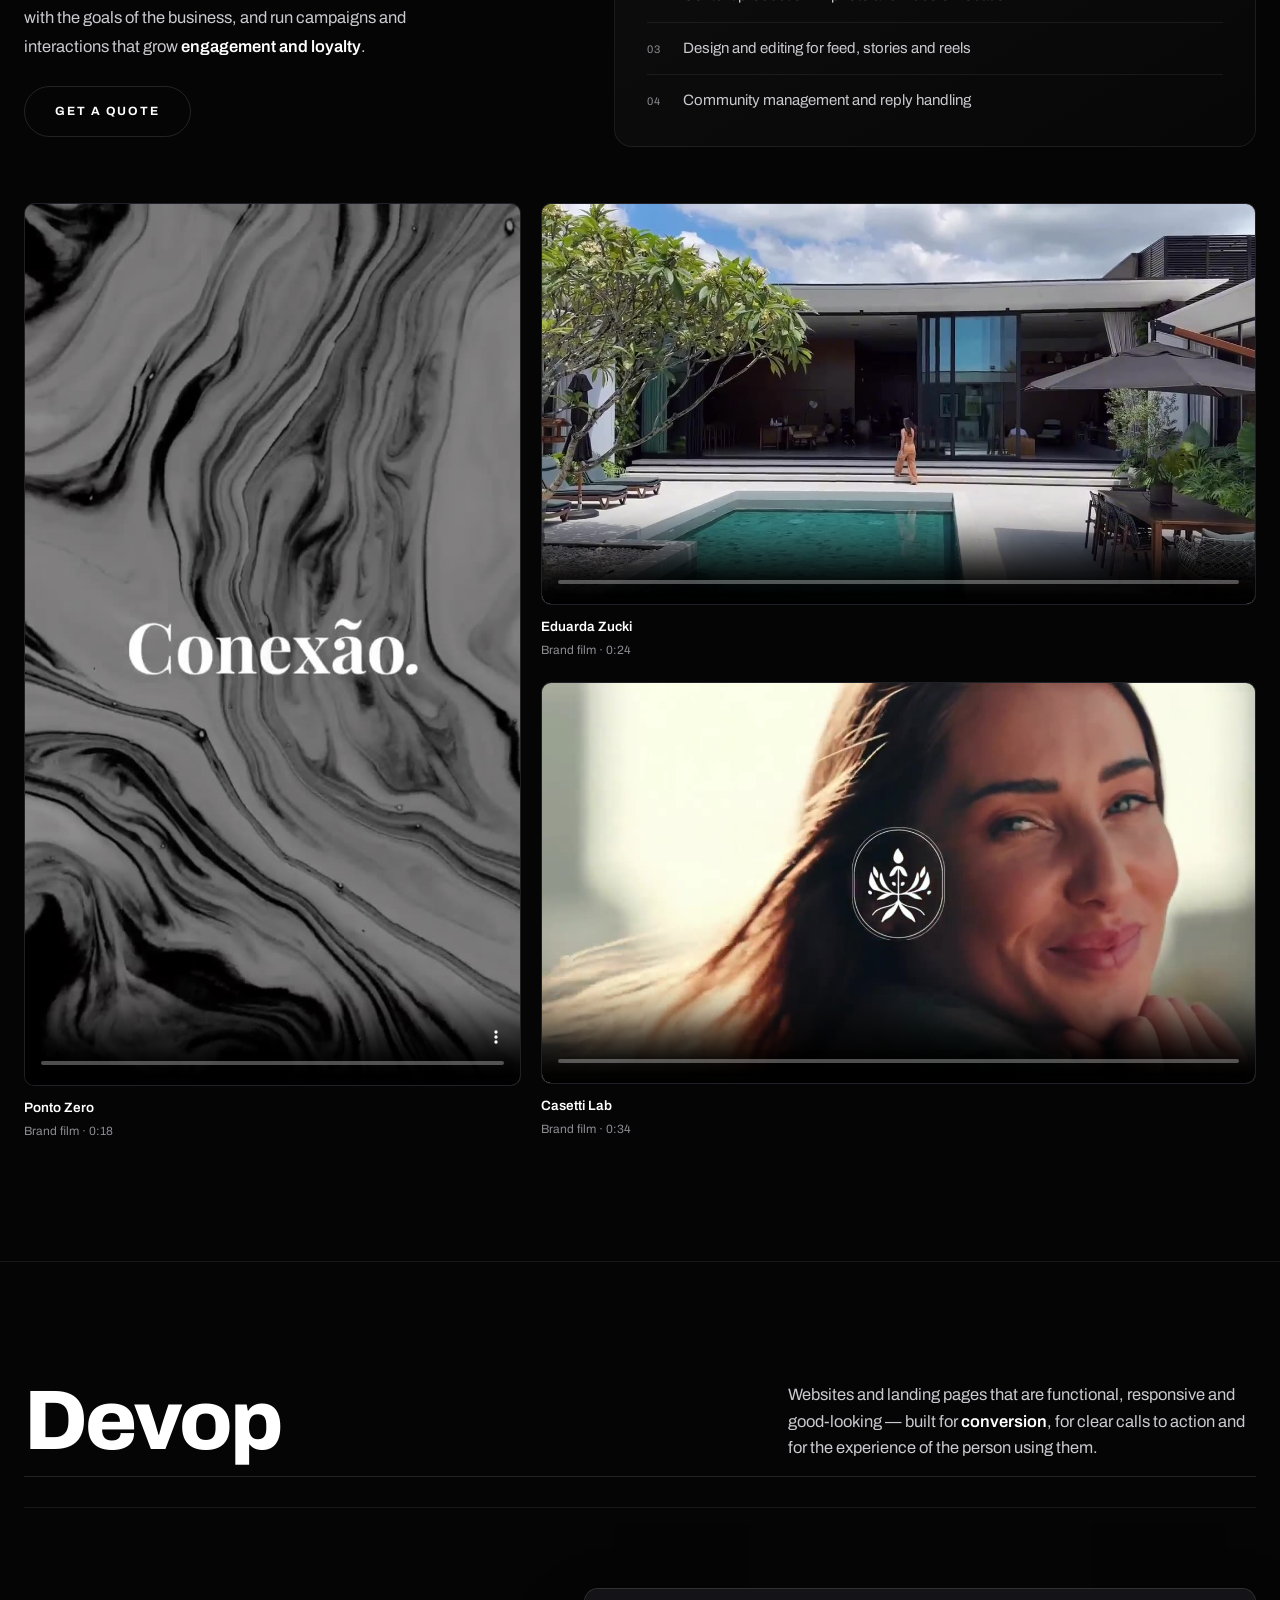
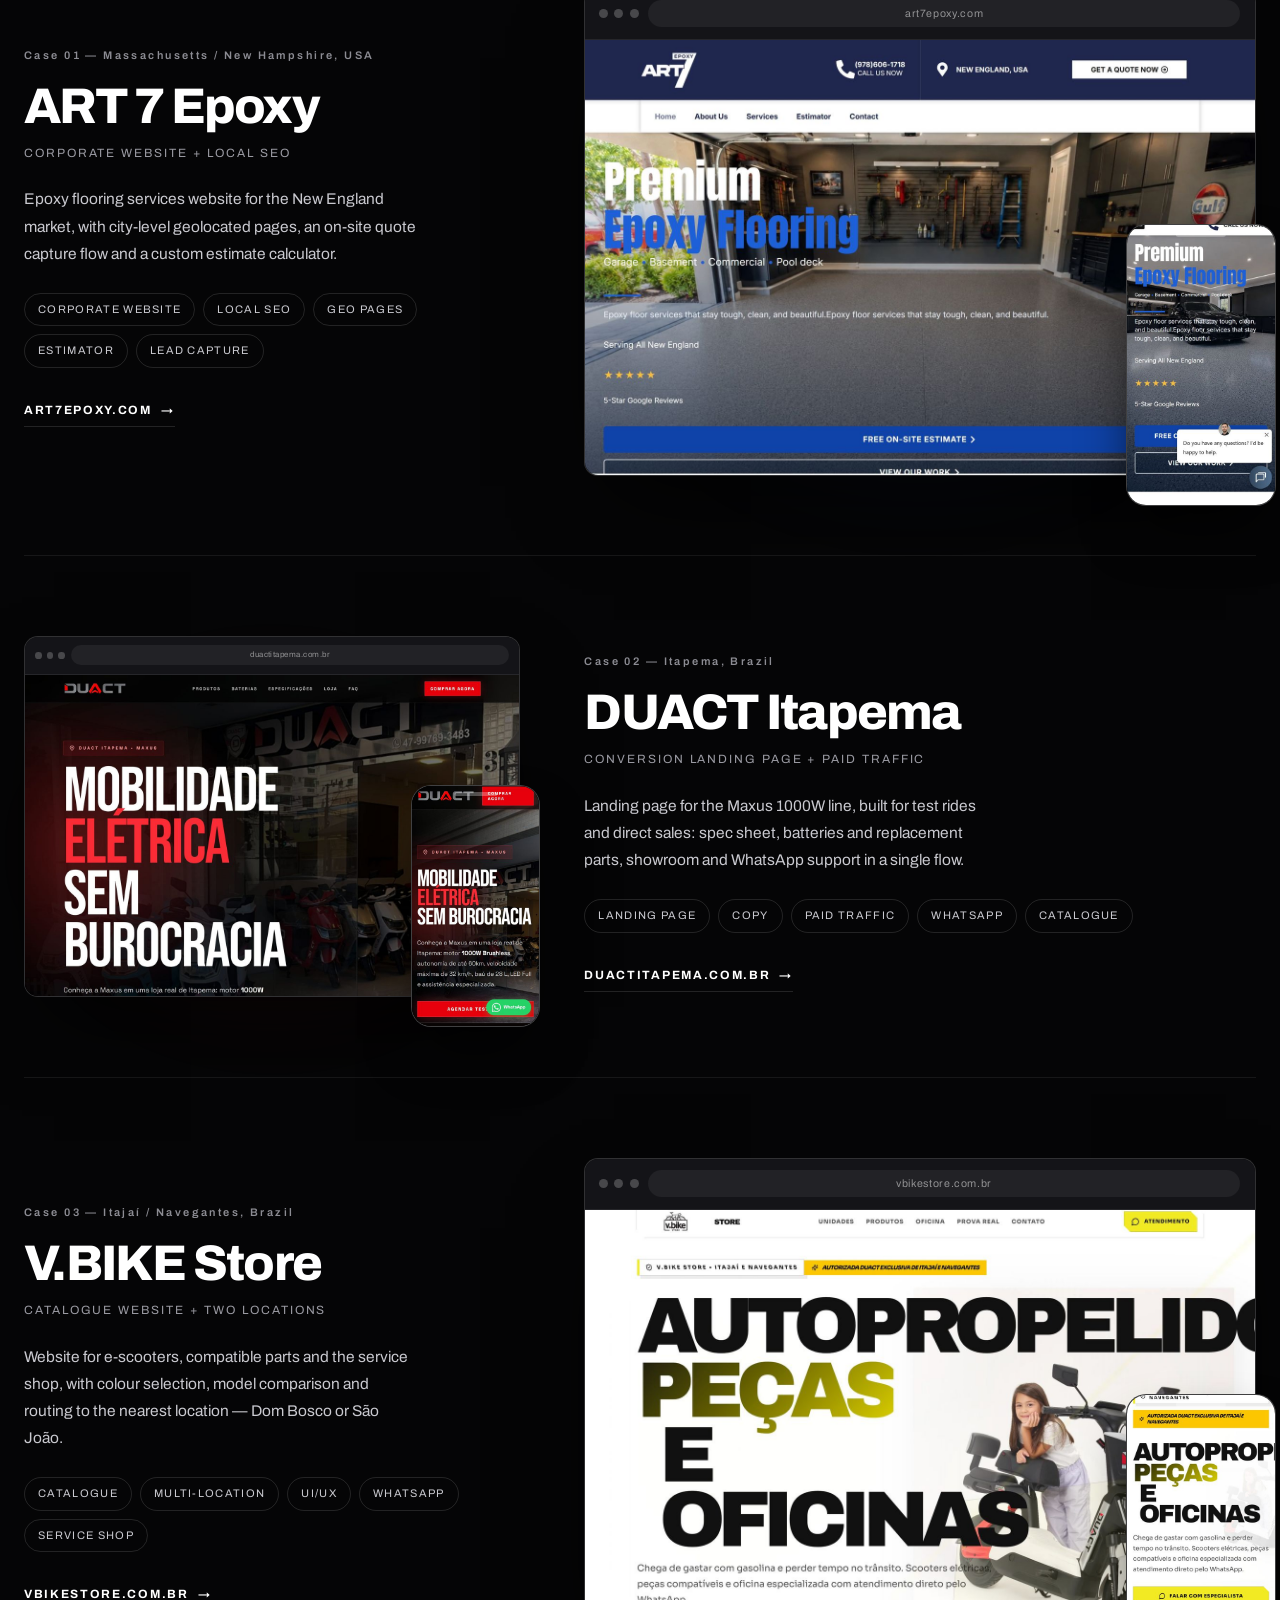
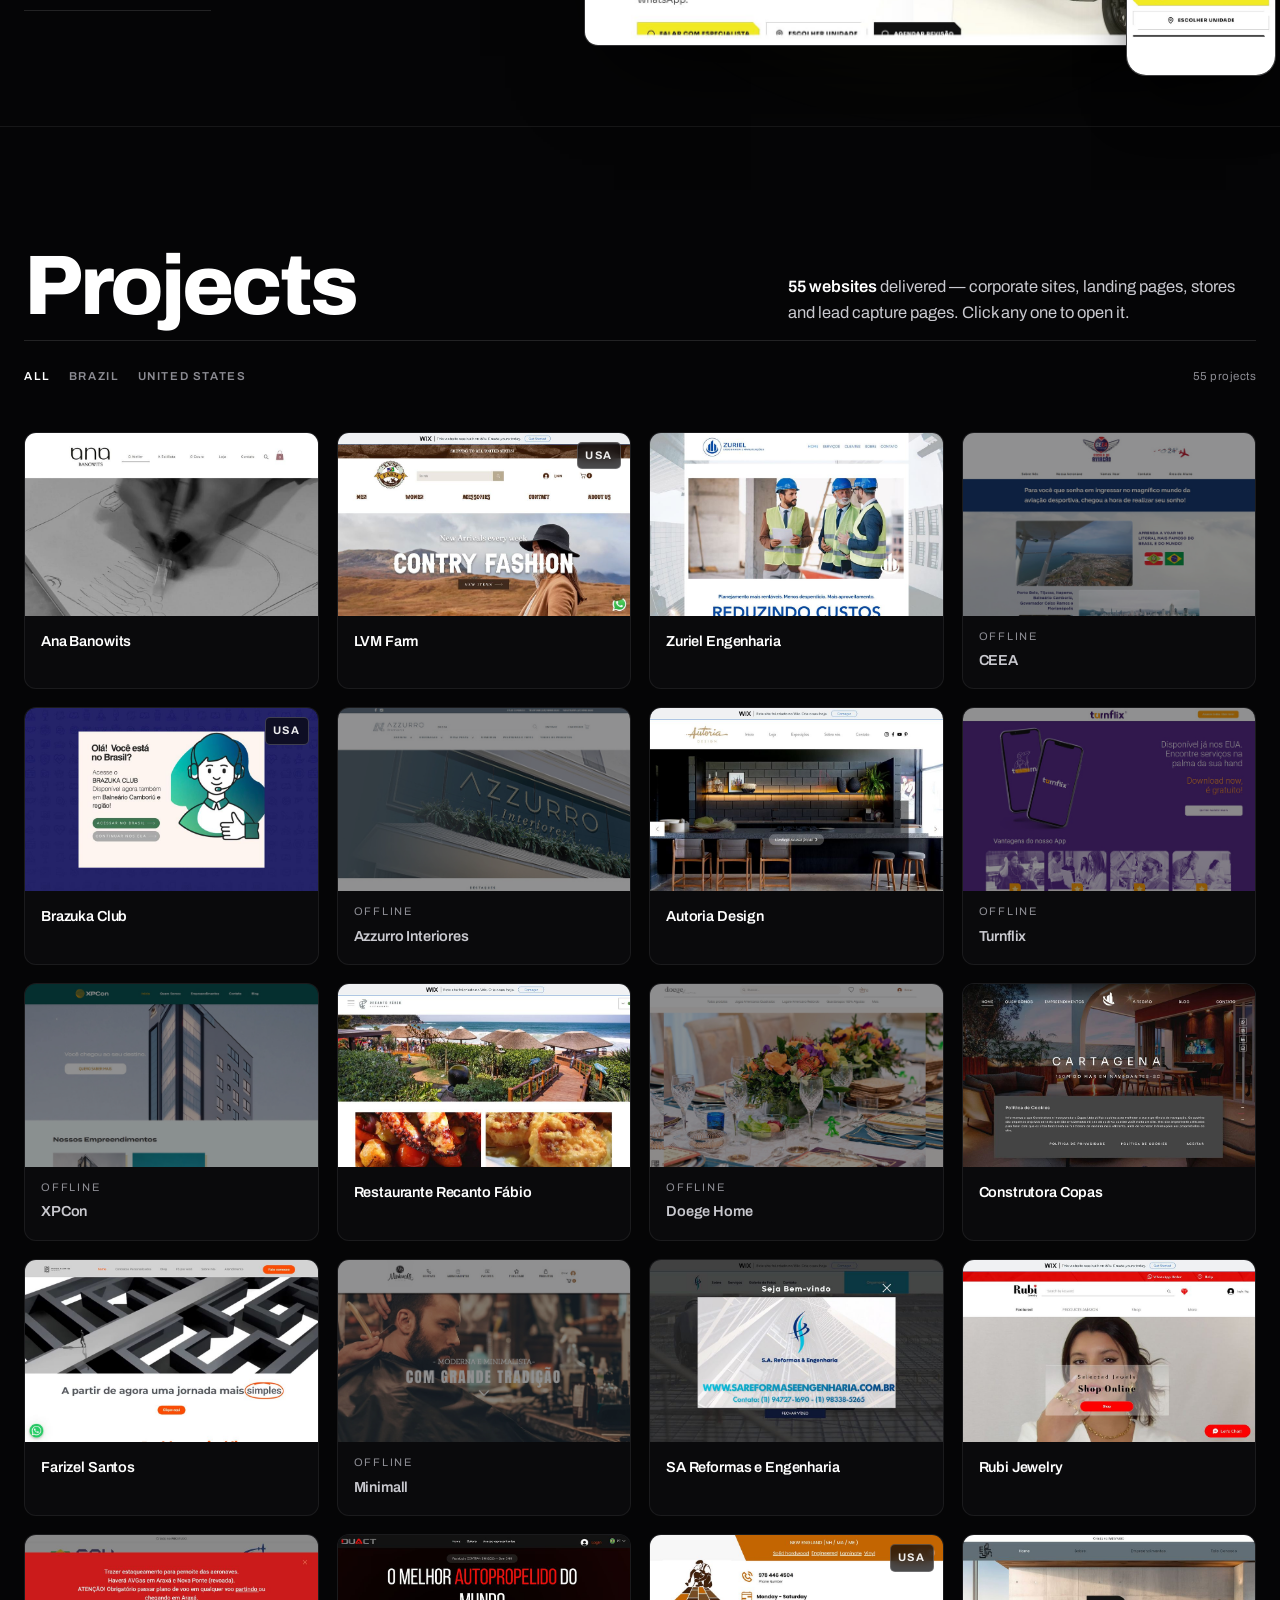
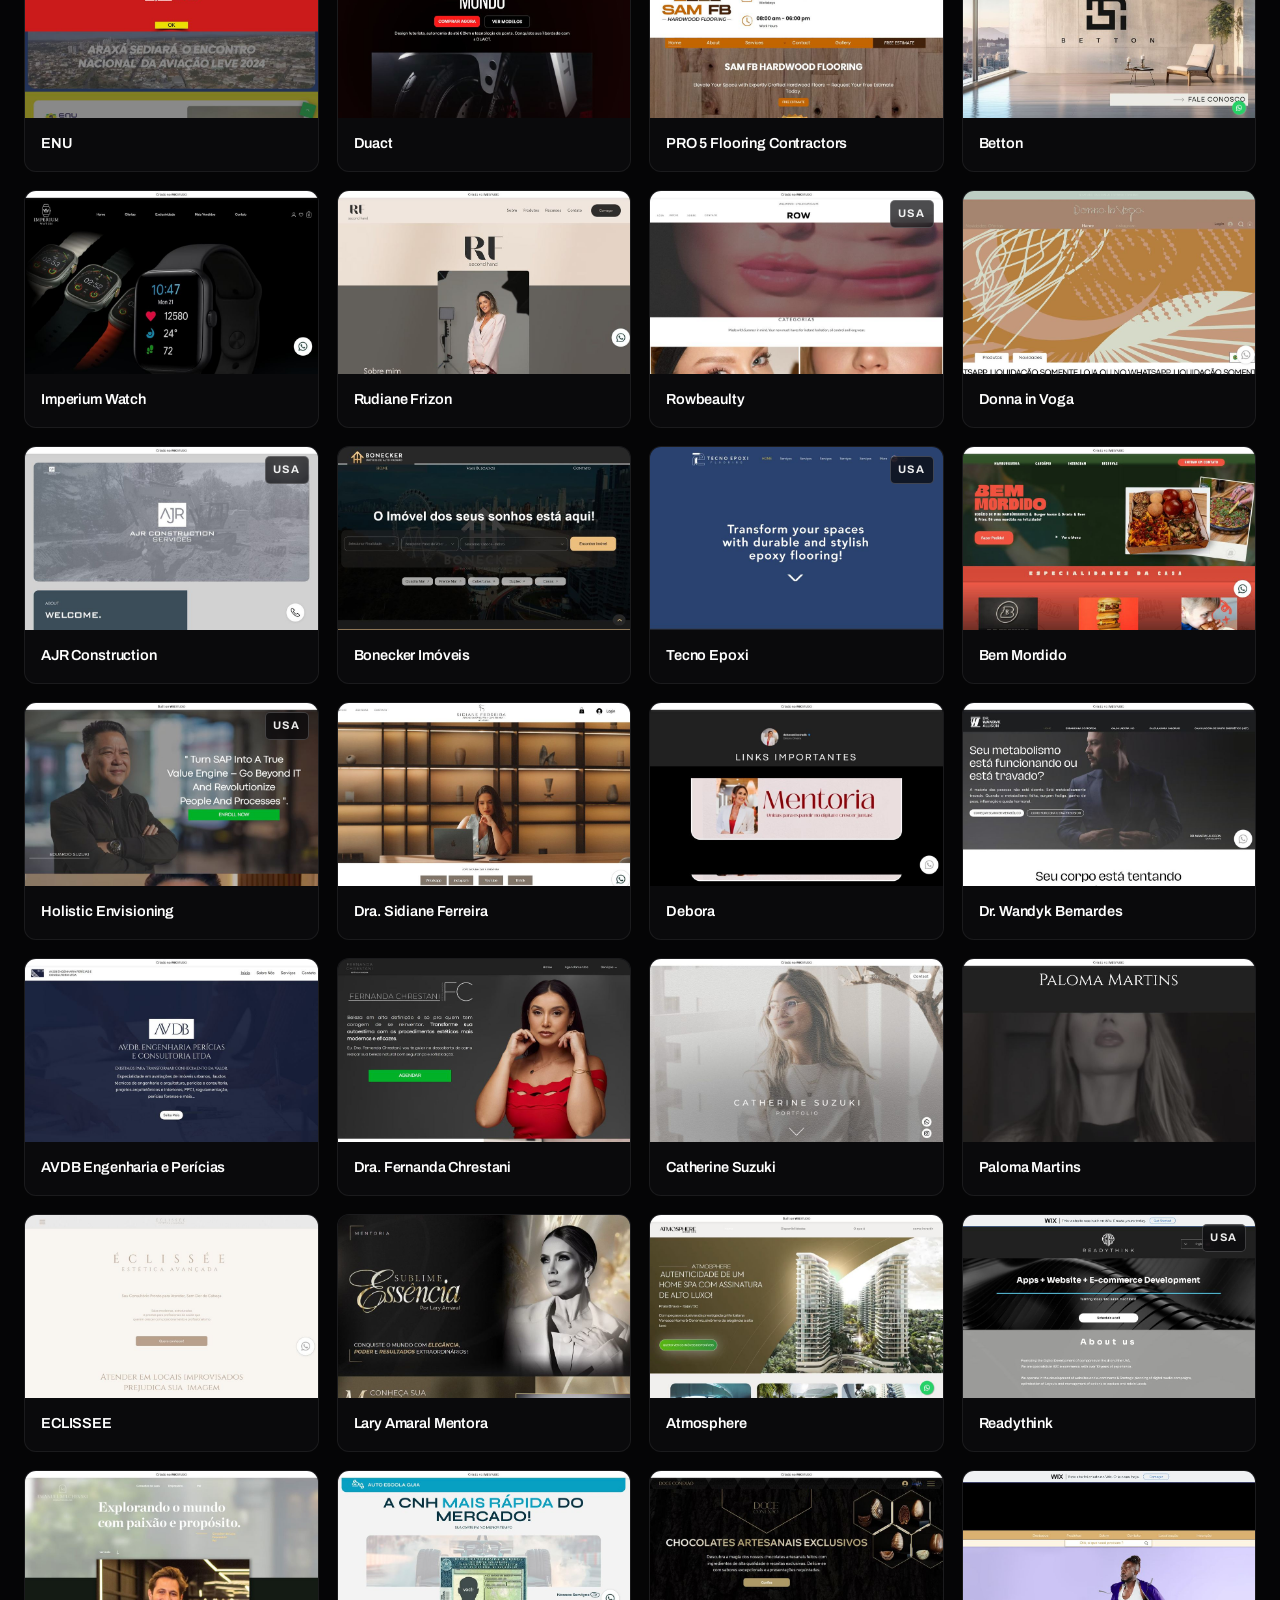
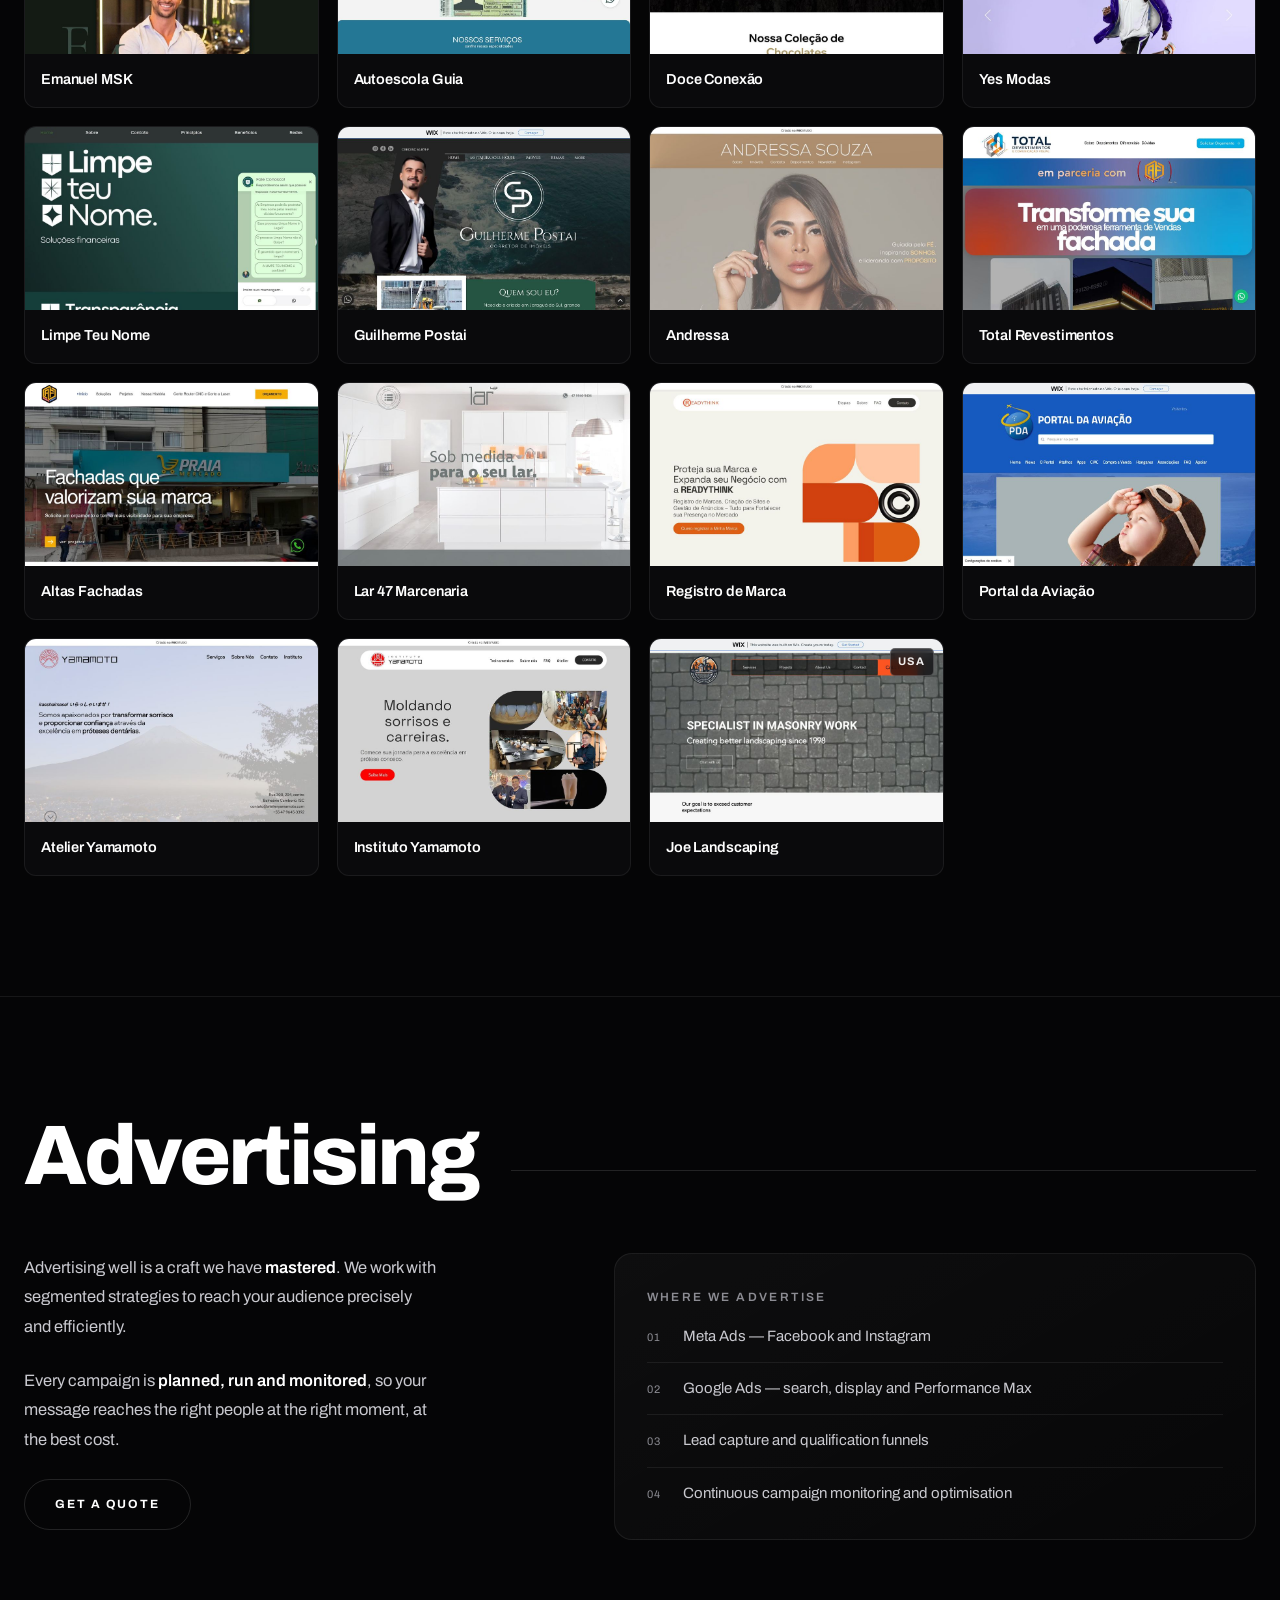
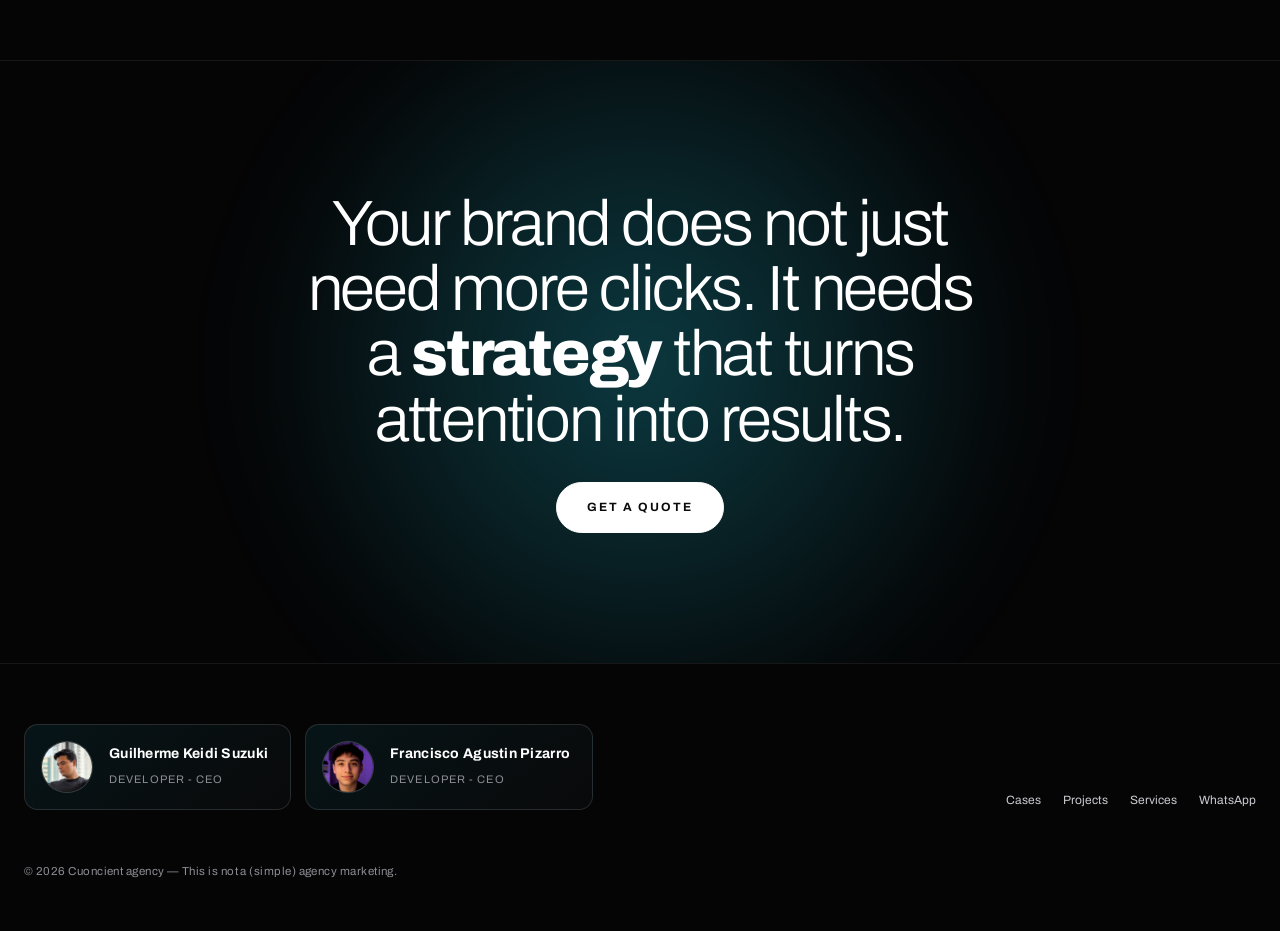
==== commit 62904575: "Remove footer card for Sara Olcha Removed footer card for Sara Olcha from index.html" ====
--- a/index.html
+++ b/index.html
@@ -879,13 +879,6 @@
           <small>Developer - CEO</small>
         </span>
       </div>
-       <div class="footer__card">
-        <img class="footer__avatar" src="assets/brand/" width="240" height="240" loading="lazy" alt="SO">
-        <span class="footer__who">
-          <b>Sara Olcha  </b>
-          <small>Commercial - Strategist</small>
-        </span>
-      </div>
     </div>
     <div class="footer__links">
       <a href="#devop" data-es="Casos">Cases</a>
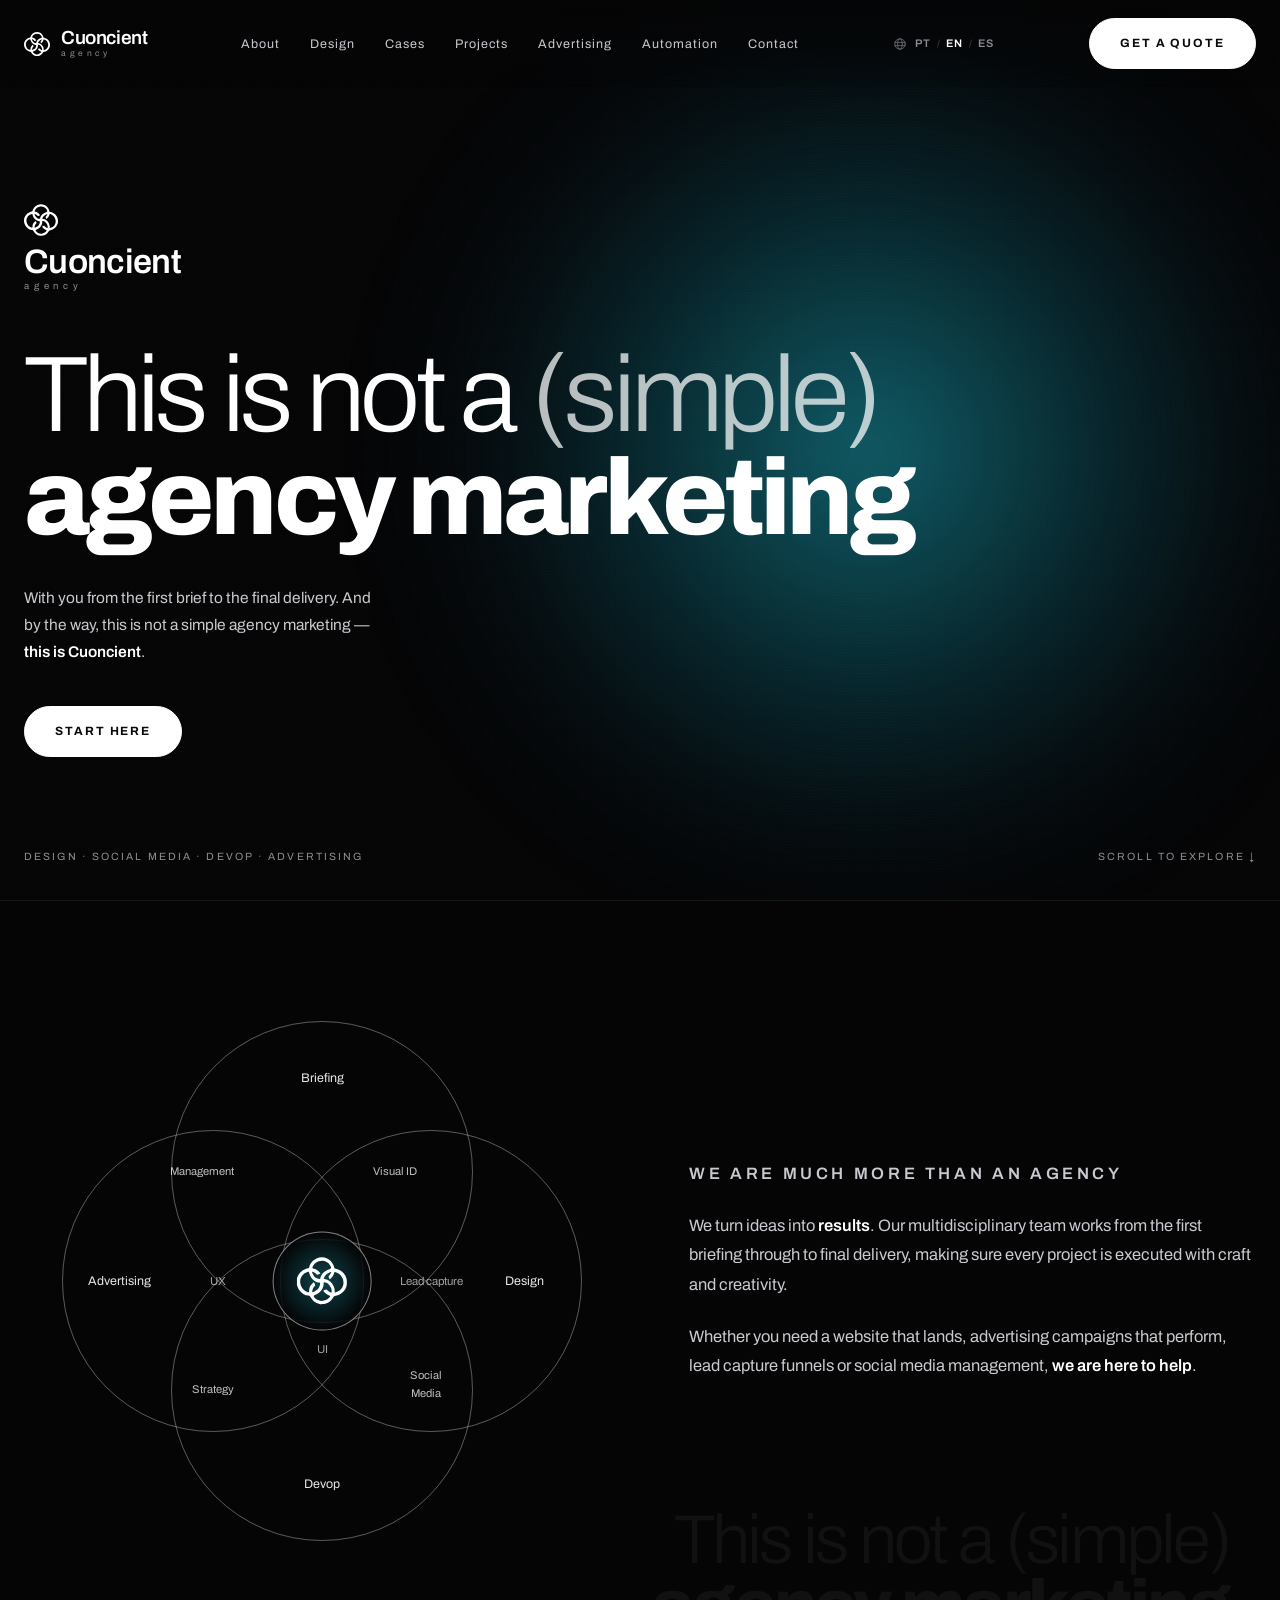
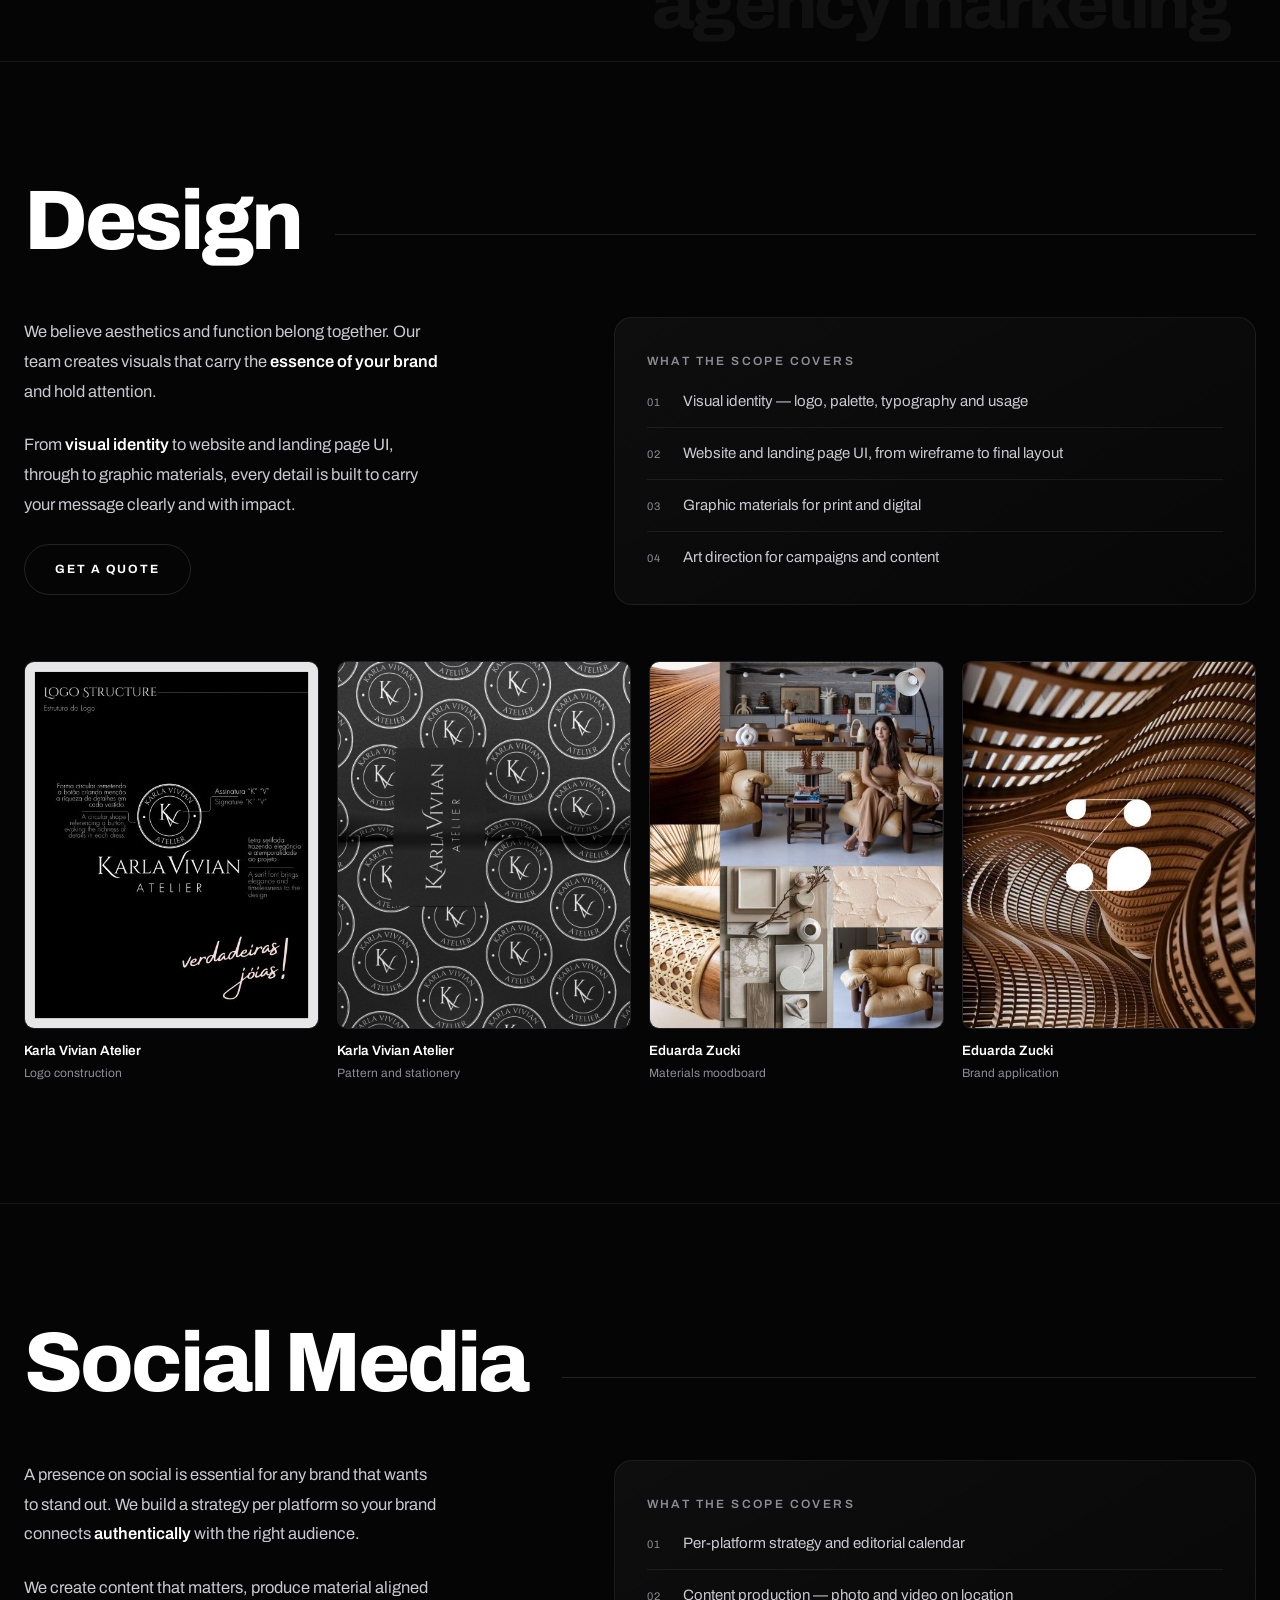
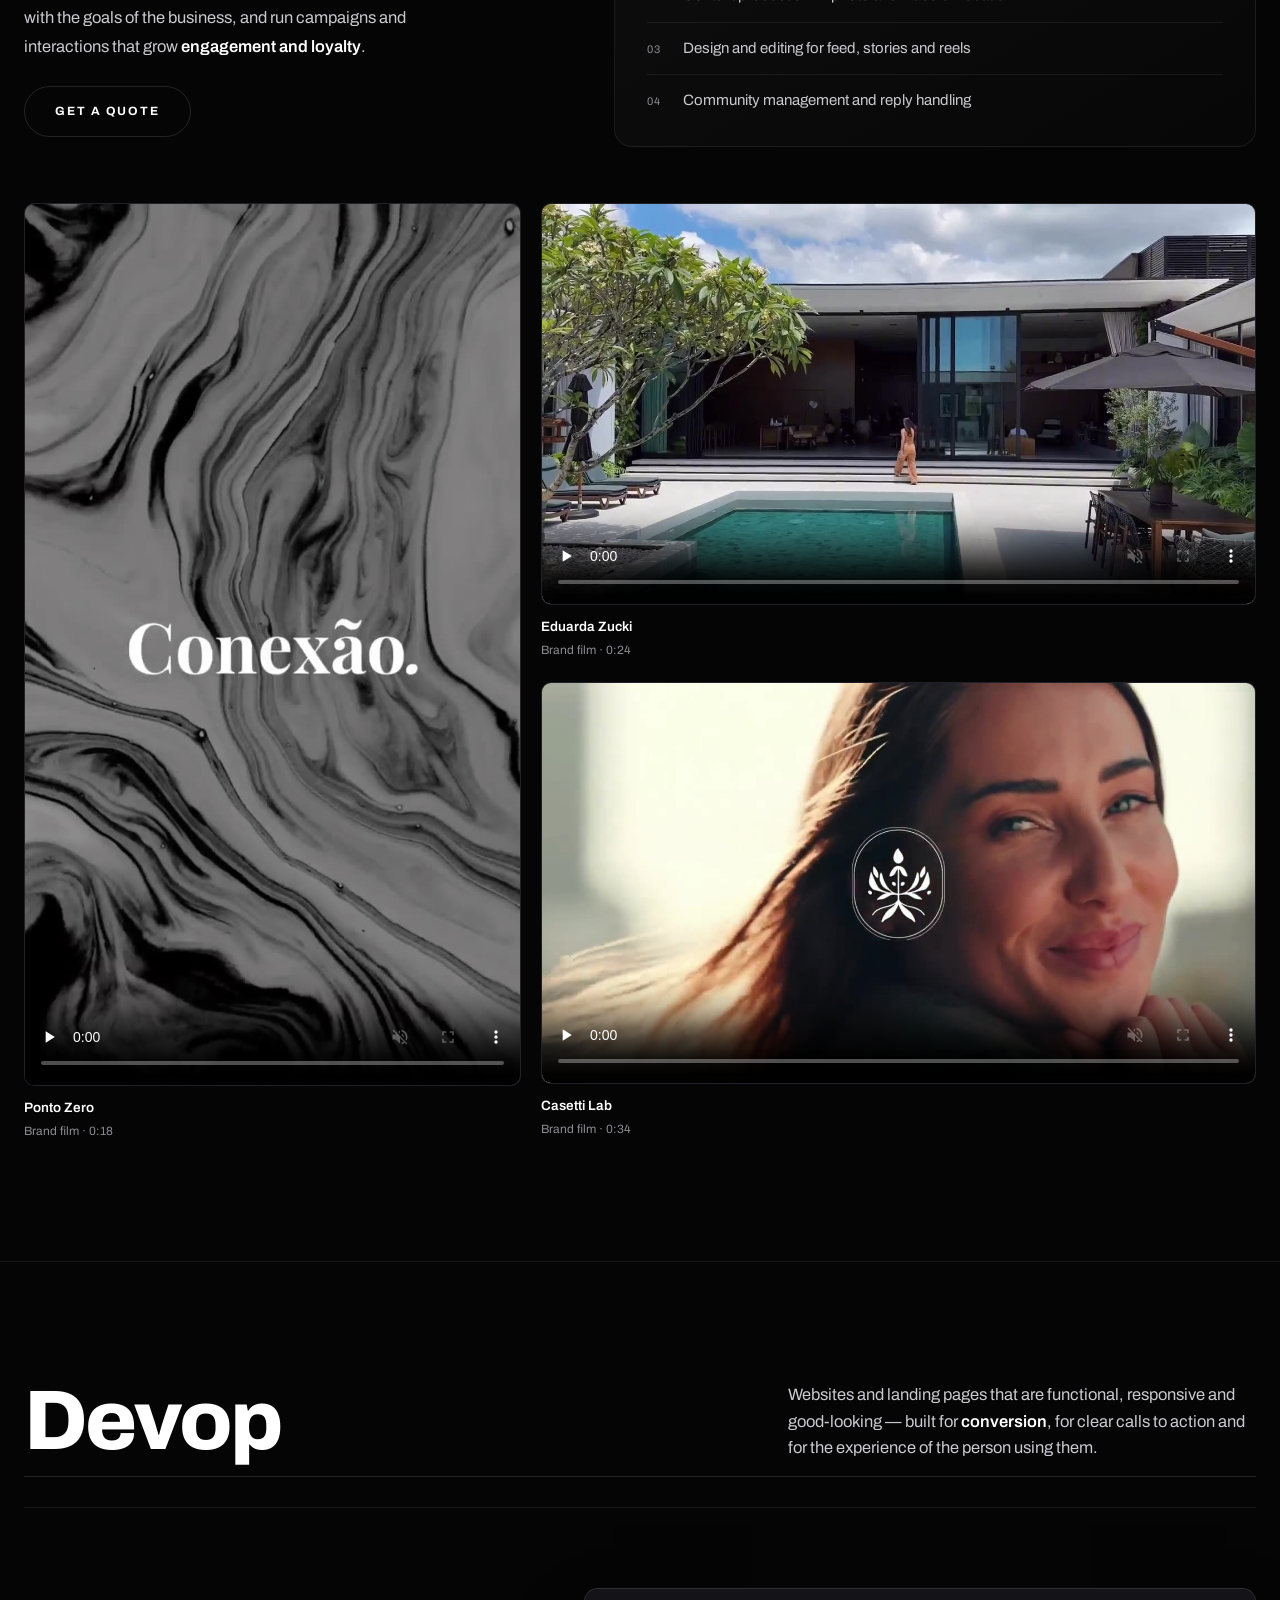
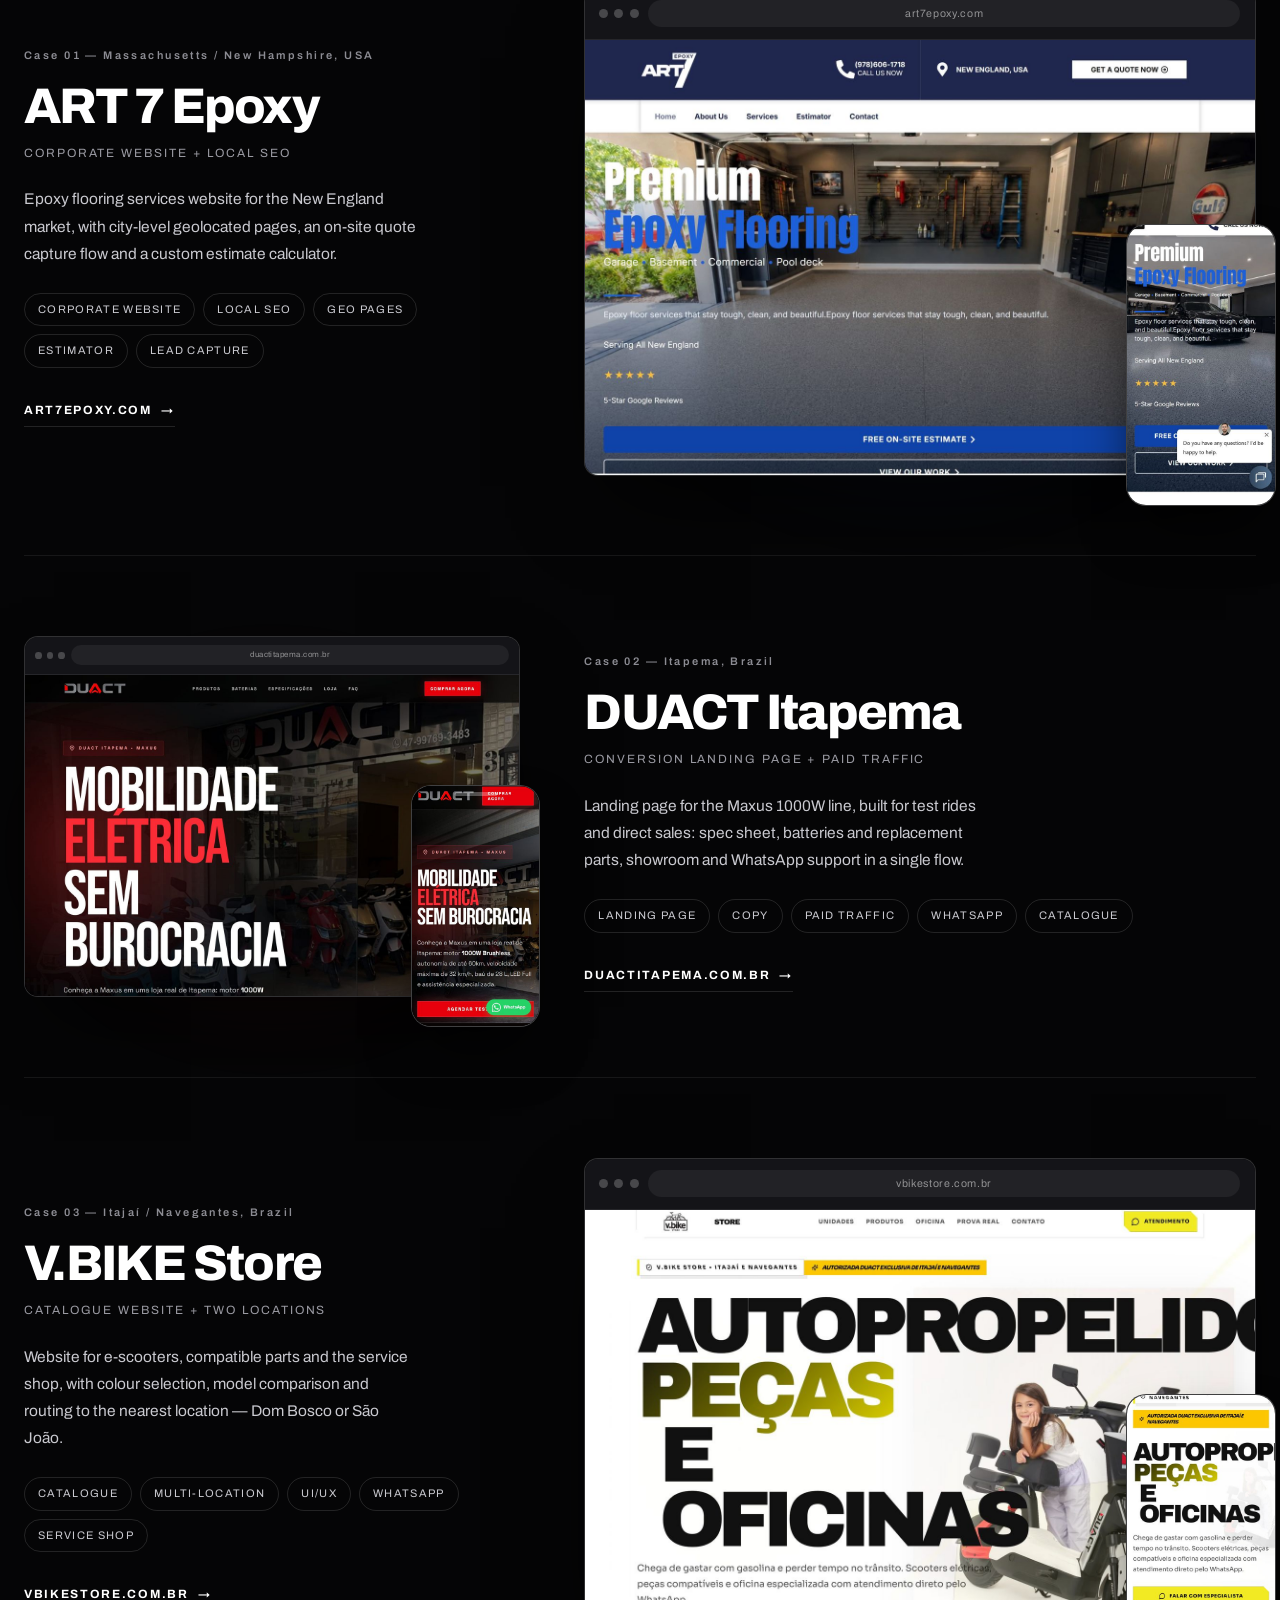
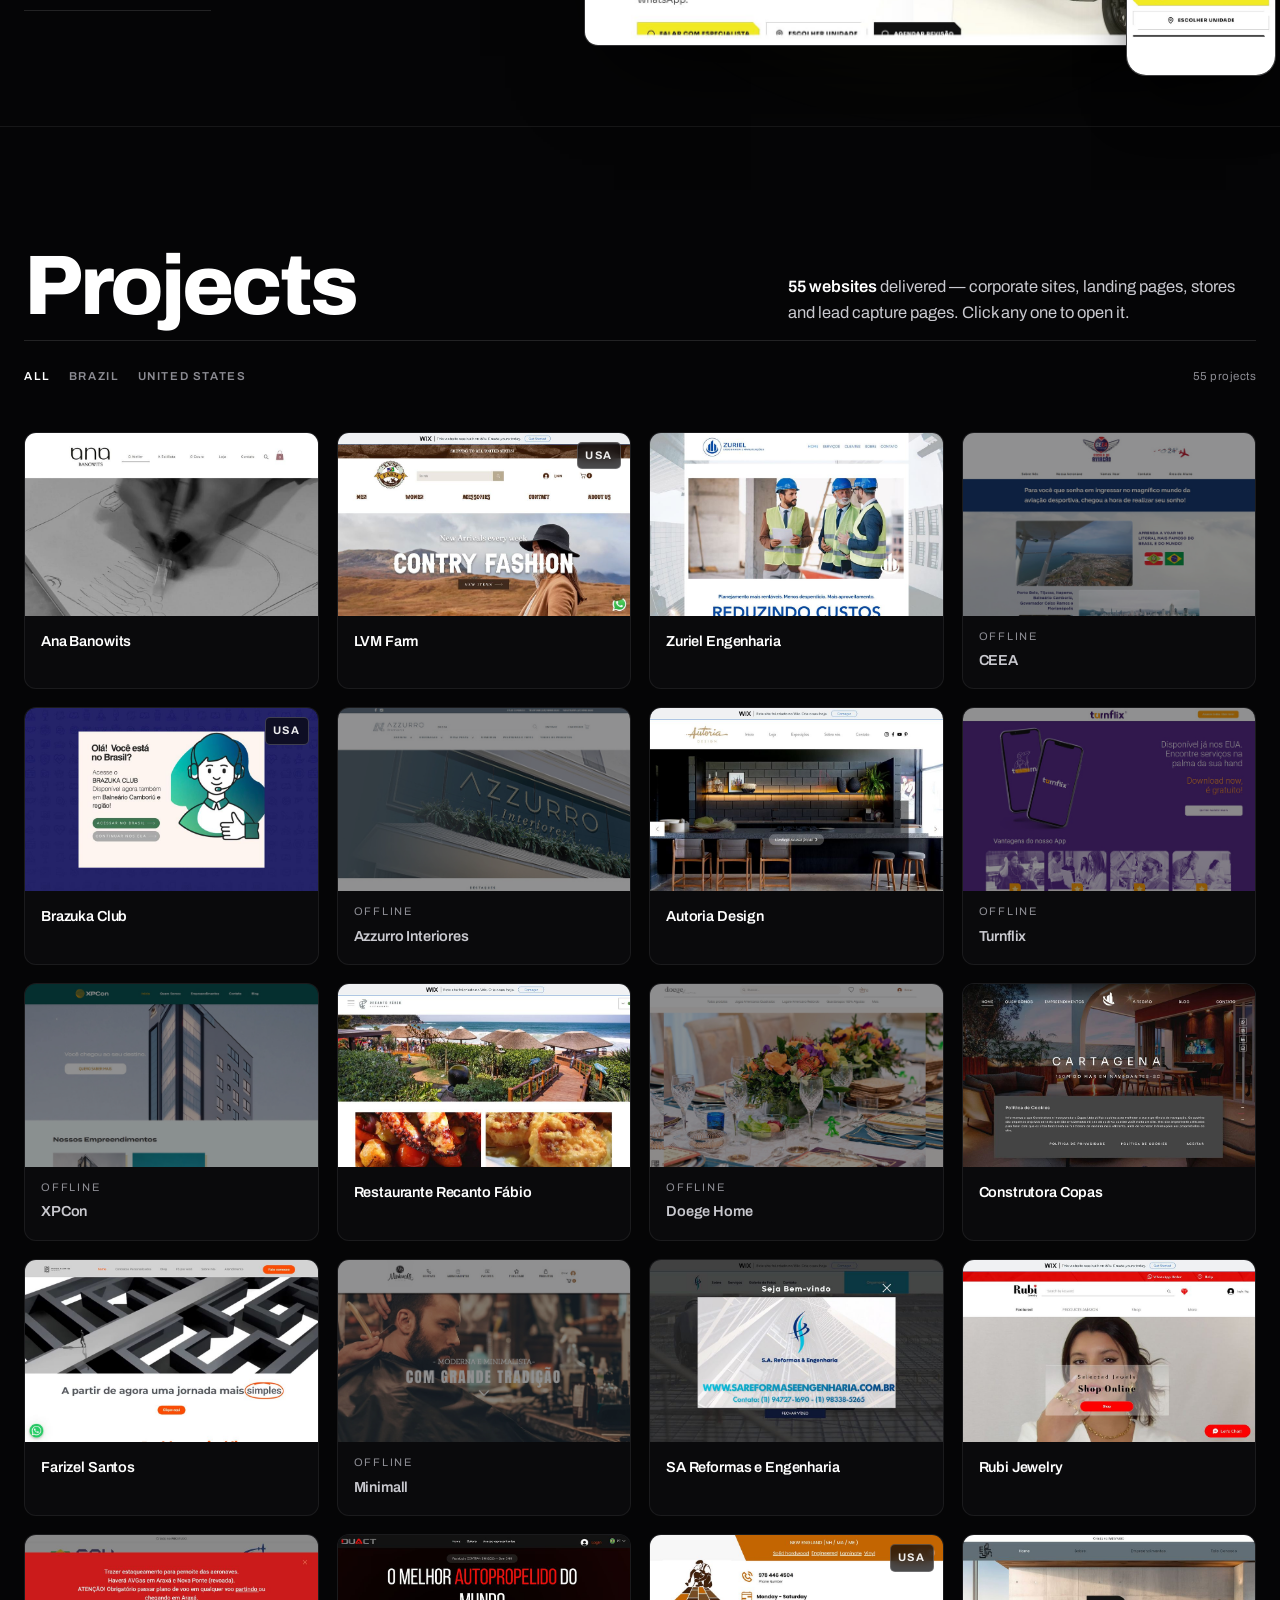
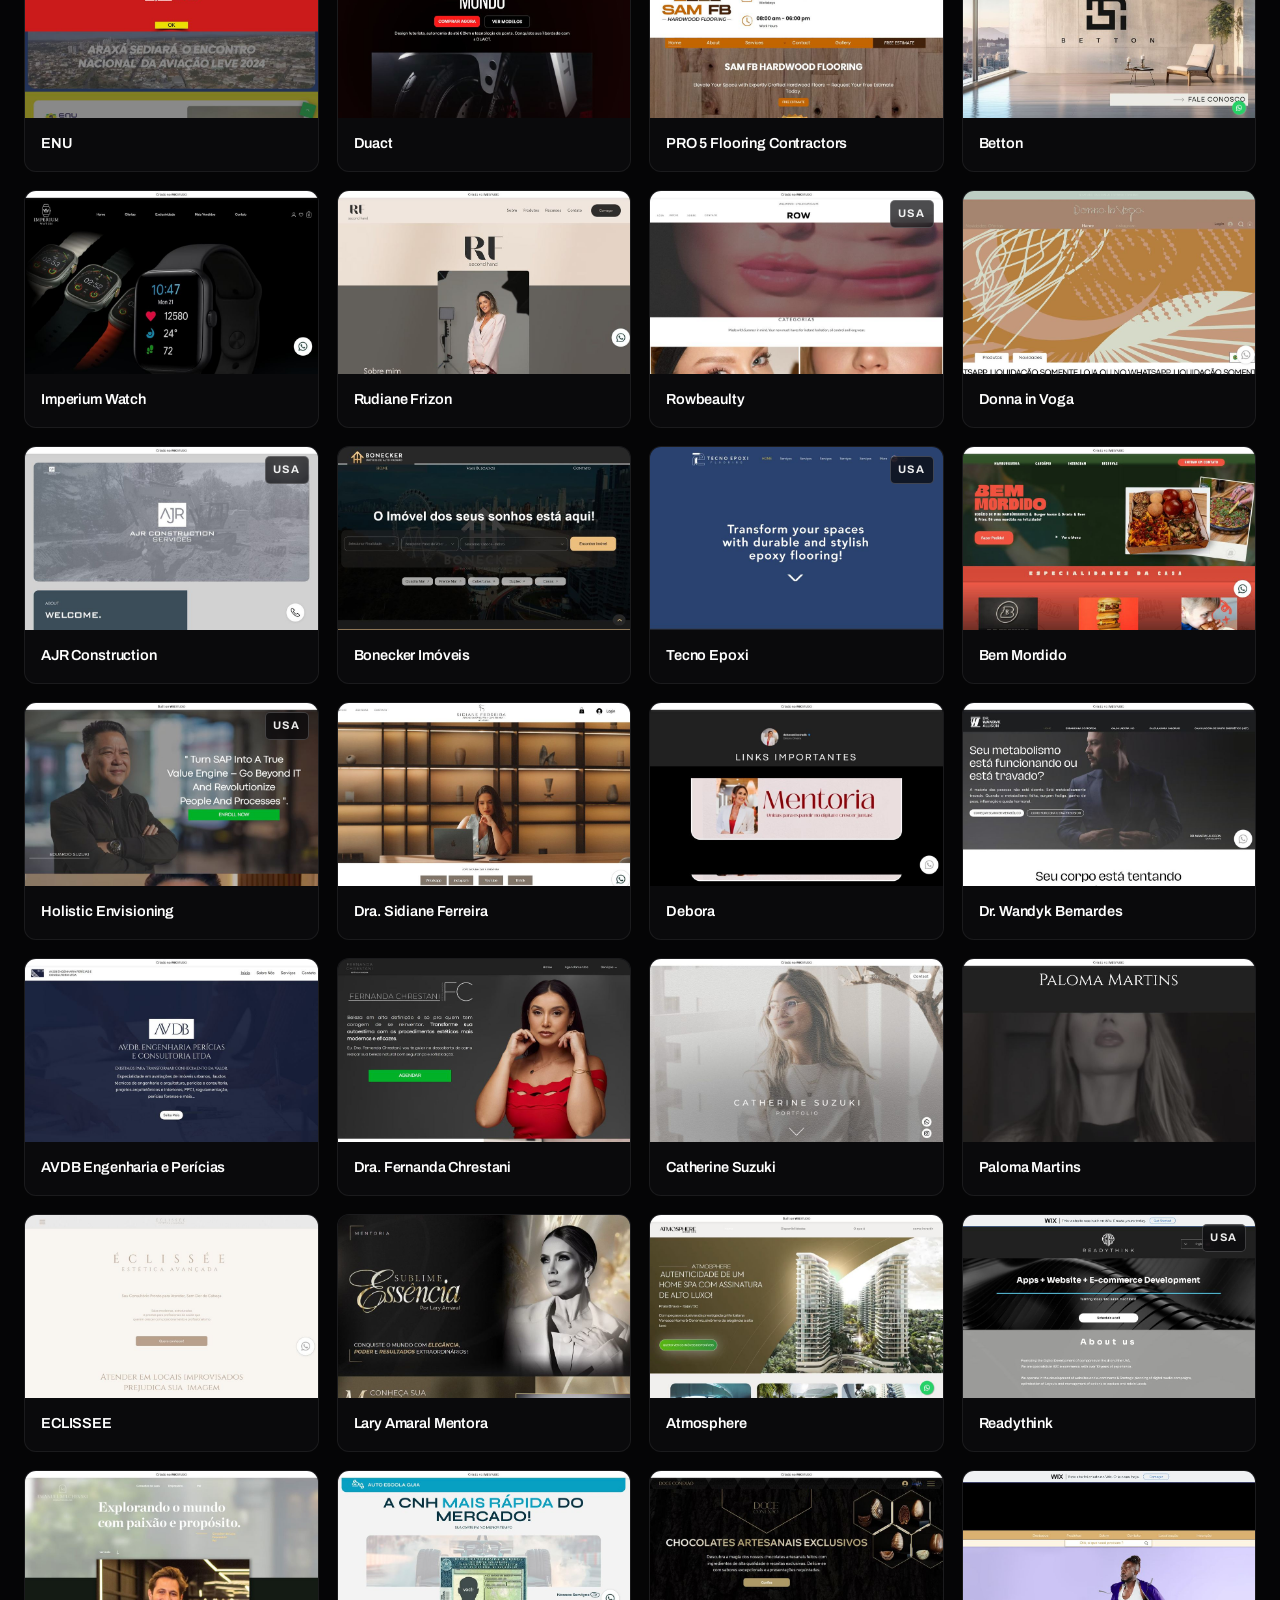
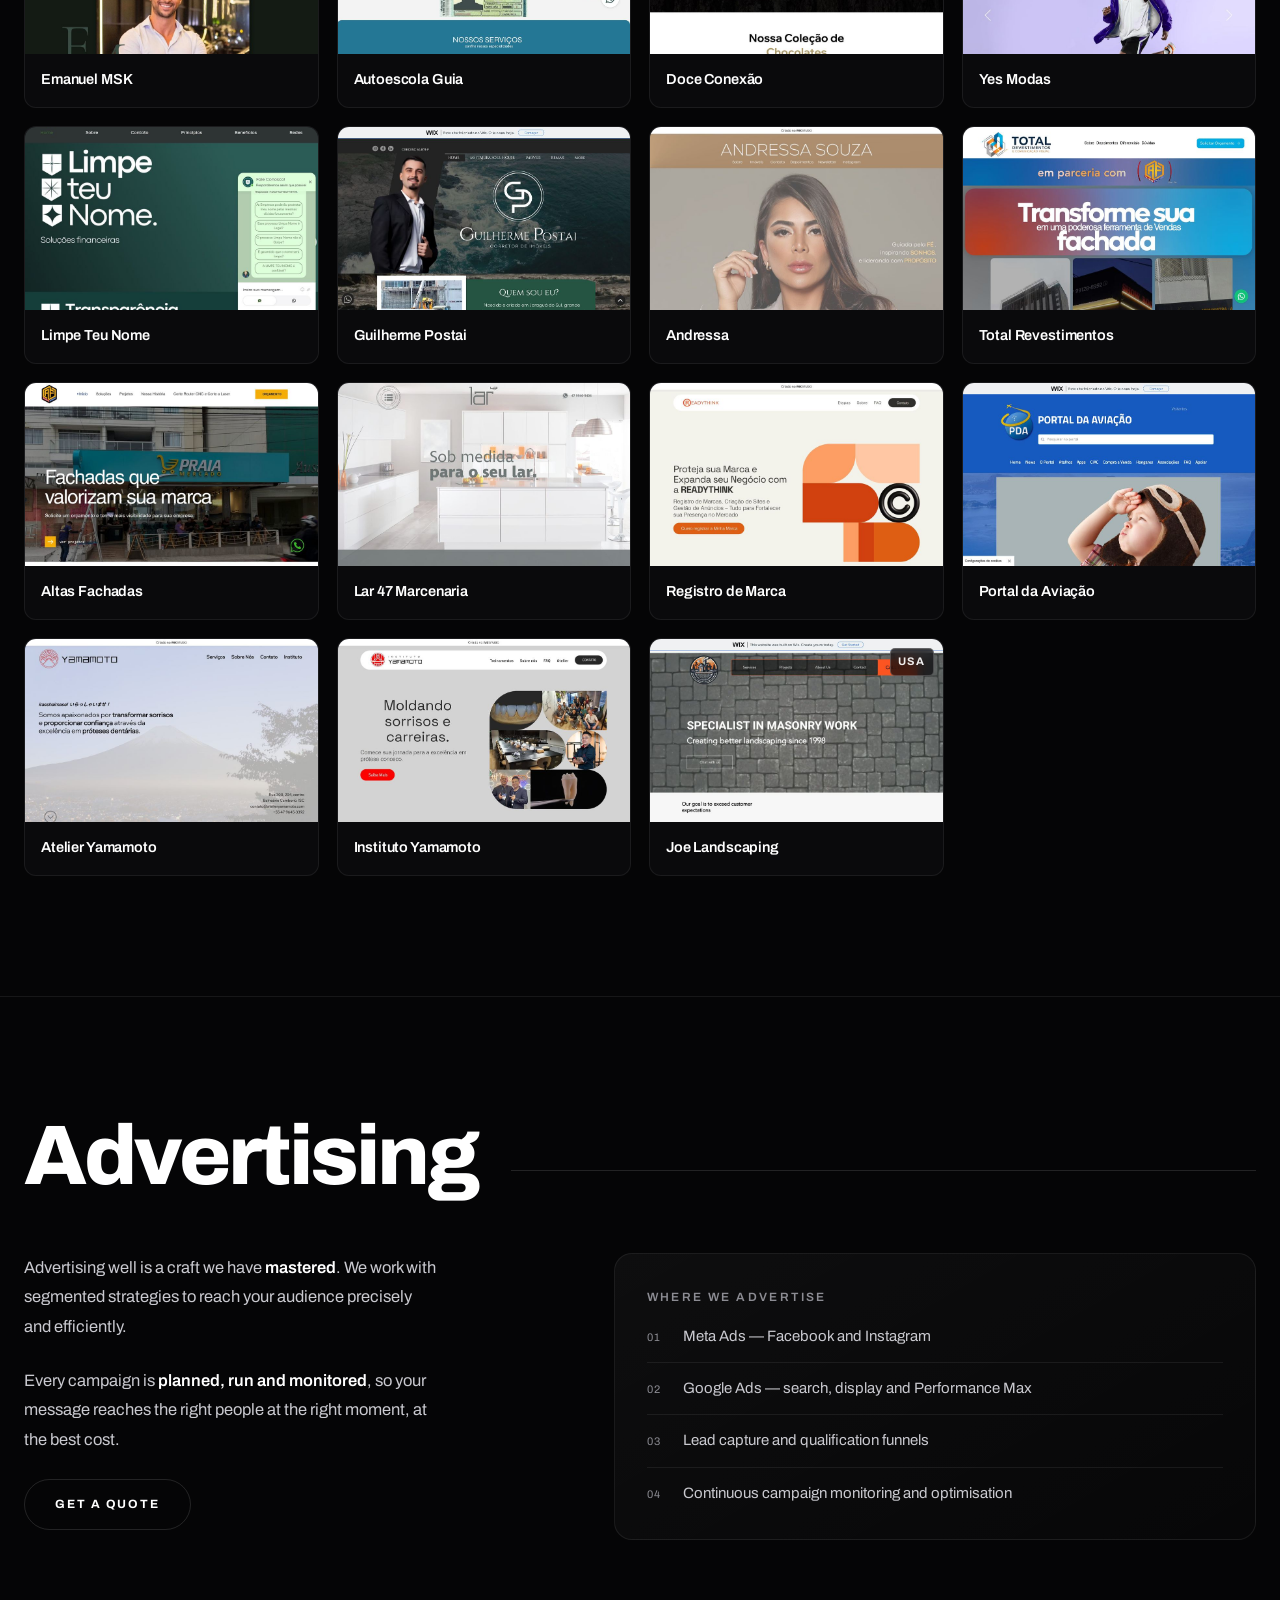
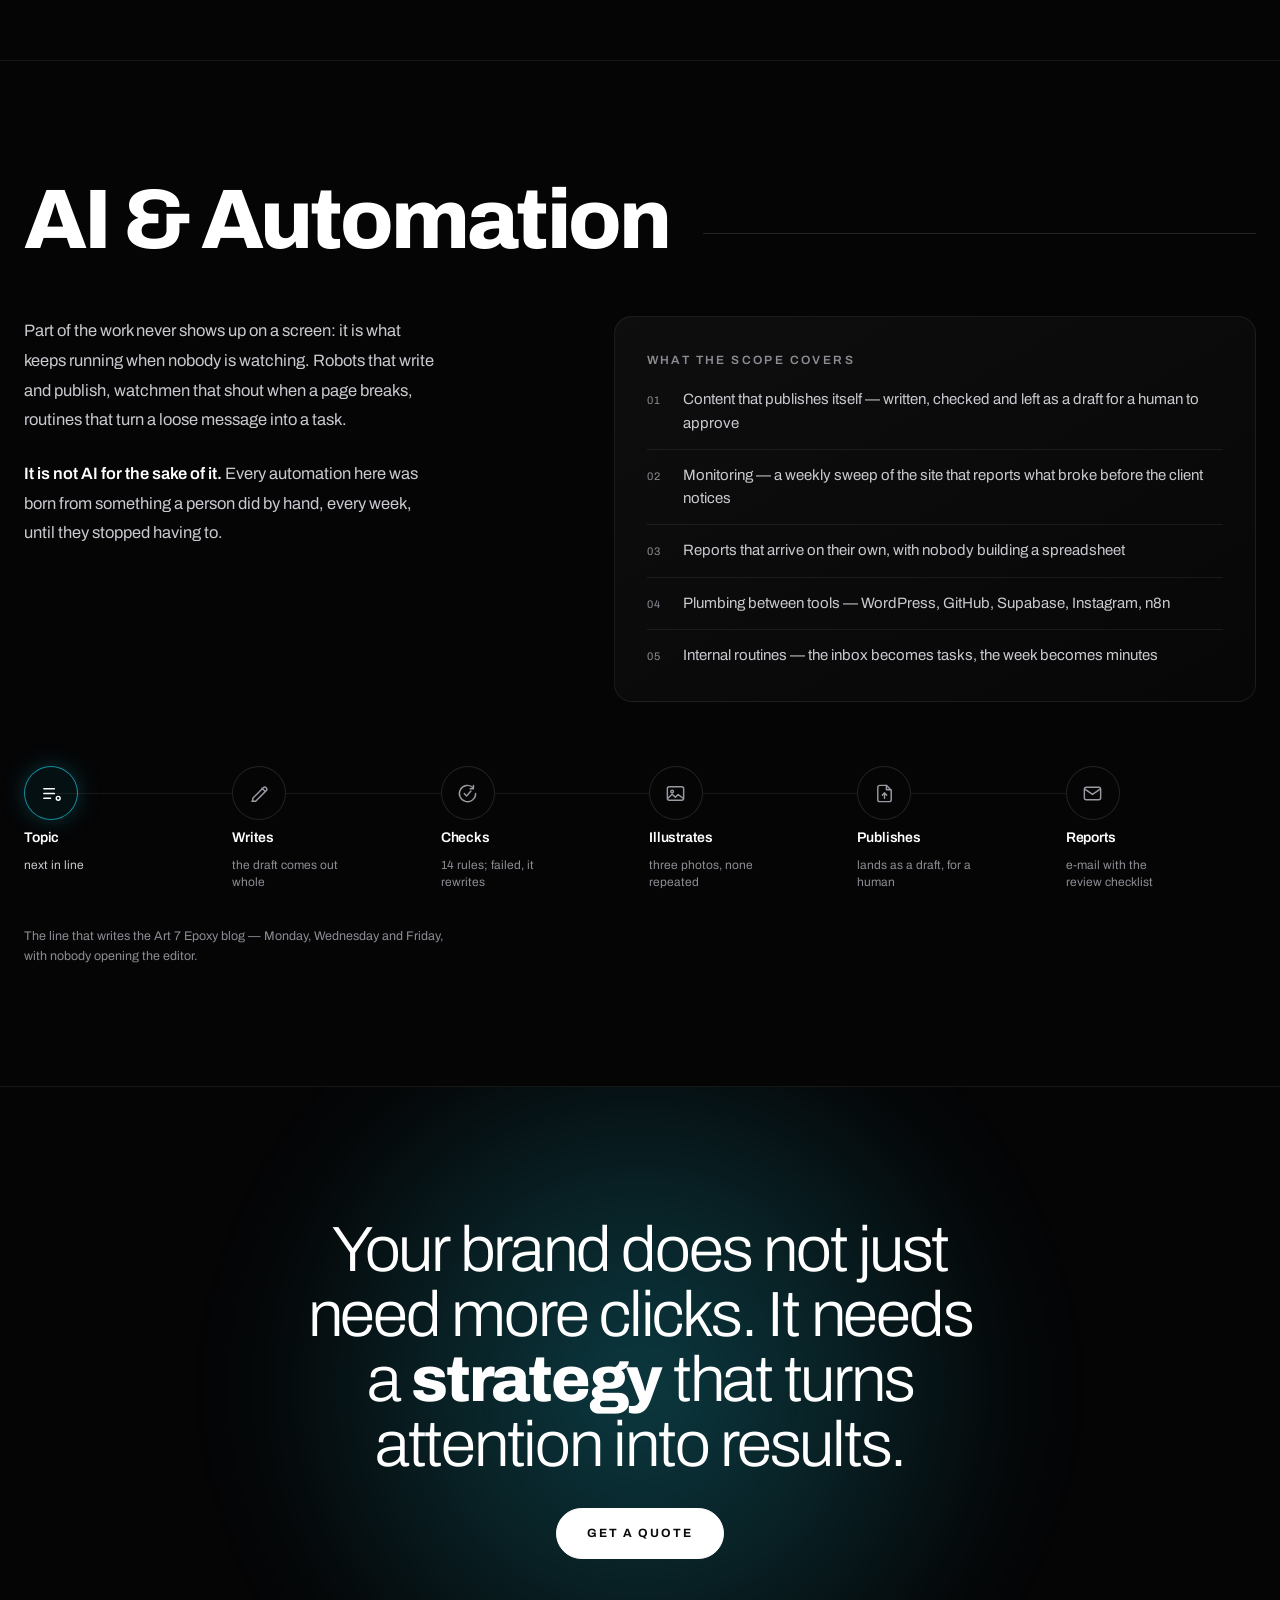
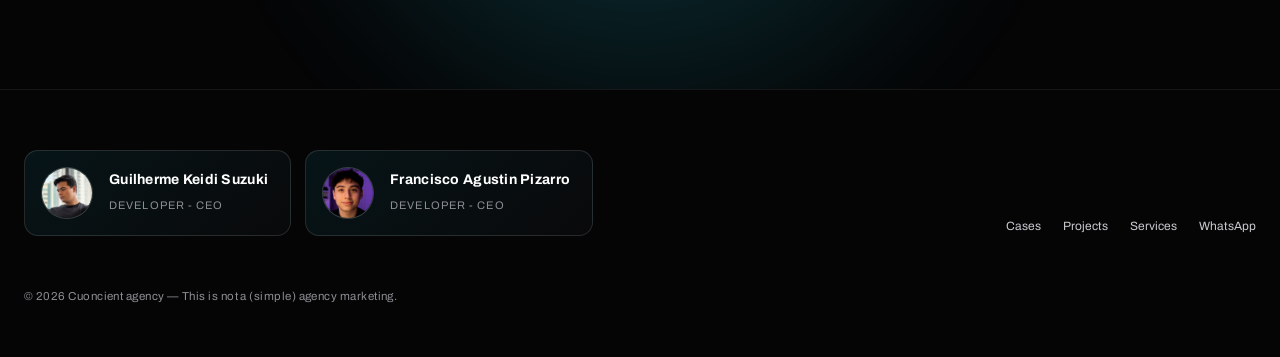
==== commit e986cf7d: "secao Automacoes & IA, com a esteira do blog animada em GSAP Secao nova (#automacoes), a segunda sem" ====
--- a/index.html
+++ b/index.html
@@ -157,6 +157,7 @@
       <a href="#devop" data-es="Casos">Cases</a>
       <a href="#projetos" data-en="Projects" data-es="Proyectos">Projetos</a>
       <a href="#anuncios" data-en="Advertising" data-es="Publicidad">Anúncios</a>
+      <a href="#automacoes" data-en="Automation" data-es="Automatización">Automações</a>
       <a href="#fechamento" data-en="Contact" data-es="Contacto">Contato</a>
     </nav>
 
@@ -847,6 +848,80 @@
   </div>
 </section>
 
+<!-- ==================== 11 · AUTOMAÇÕES & IA ====================
+     Seção só do código, como a de Projetos: não existe página no Canva.
+     A esteira é a do blog da Art 7 Epoxy, descrita como ela roda de verdade
+     — ver Projetos/Bot do blog Art 7 no cofre. Nada aqui é promessa.
+================================================================= -->
+<section class="disc" id="automacoes">
+  <div class="wrap">
+    <div class="disc__head reveal">
+      <h2 class="section-title" data-en="AI &amp; Automation" data-es="Automatización e IA">Automações &amp; IA</h2>
+      <hr class="rule">
+    </div>
+
+    <div class="disc__grid">
+      <div class="disc__body reveal">
+        <p data-en="Part of the work never shows up on a screen: it is what keeps running when nobody is watching. Robots that write and publish, watchmen that shout when a page breaks, routines that turn a loose message into a task." data-es="Parte del trabajo nunca aparece en la pantalla: es lo que sigue corriendo cuando nadie mira. Robots que escriben y publican, vigías que gritan cuando una página se rompe, rutinas que convierten un mensaje suelto en tarea.">Parte do trabalho não aparece na tela: é o que continua rodando quando ninguém está olhando. Robôs que escrevem e publicam, vigias que gritam quando uma página quebra, rotinas que transformam mensagem solta em tarefa.</p>
+        <p data-en="&lt;b&gt;It is not AI for the sake of it.&lt;/b&gt; Every automation here was born from something a person did by hand, every week, until they stopped having to." data-es="&lt;b&gt;No es IA por moda.&lt;/b&gt; Cada automatización aquí nació de algo que alguien hacía a mano, cada semana, hasta dejar de hacerlo."><b>Não é IA por moda.</b> Cada automação aqui nasceu de algo que alguém fazia na mão, toda semana, até não precisar mais.</p>
+      </div>
+
+      <div class="disc__aside reveal">
+        <h3 data-en="What the scope covers" data-es="Qué entra en el alcance">O que entra no escopo</h3>
+        <ul class="disc__list">
+          <li><i>01</i><span data-en="Content that publishes itself — written, checked and left as a draft for a human to approve" data-es="Contenido que se publica solo — escrito, revisado y dejado como borrador para que un humano apruebe">Conteúdo que se publica sozinho — escrito, conferido e deixado como rascunho para um humano aprovar</span></li>
+          <li><i>02</i><span data-en="Monitoring — a weekly sweep of the site that reports what broke before the client notices" data-es="Monitoreo — un barrido semanal del sitio que reporta lo que se rompió antes de que el cliente lo vea">Monitoramento — varredura semanal do site que reporta o que quebrou antes do cliente ver</span></li>
+          <li><i>03</i><span data-en="Reports that arrive on their own, with nobody building a spreadsheet" data-es="Informes que llegan solos, sin que nadie arme una planilla">Relatórios que chegam sozinhos, sem ninguém montar planilha</span></li>
+          <li><i>04</i><span data-en="Plumbing between tools — WordPress, GitHub, Supabase, Instagram, n8n" data-es="Fontanería entre herramientas — WordPress, GitHub, Supabase, Instagram, n8n">Encanamento entre ferramentas — WordPress, GitHub, Supabase, Instagram, n8n</span></li>
+          <li><i>05</i><span data-en="Internal routines — the inbox becomes tasks, the week becomes minutes" data-es="Rutinas internas — la bandeja de entrada se vuelve tarea, la semana se vuelve acta">Rotinas internas — a caixa de entrada vira tarefa, a semana vira ata</span></li>
+        </ul>
+      </div>
+    </div>
+
+    <!-- A esteira. O --p vai de 0 a 1 conforme a rolagem (GSAP ScrollTrigger)
+         e o CSS decide o que fazer com ele em cada orientação. Sem JS, sem
+         GSAP ou com movimento reduzido, --p fica em 1 e tudo aparece aceso. -->
+    <figure class="pipe reveal" id="pipe">
+      <div class="pipe__palco">
+        <div class="pipe__trilho" aria-hidden="true"><span class="pipe__luz"></span></div>
+        <ol class="pipe__fluxo">
+          <li class="pipe__no">
+            <span class="pipe__bolha" aria-hidden="true"><svg viewBox="0 0 24 24" aria-hidden="true" focusable="false"><path d="M4 7h11M4 12h11M4 17h7"/><circle cx="19" cy="17" r="2"/></svg></span>
+            <b data-en="Topic" data-es="Tema">Pauta</b>
+            <span data-en="next in line" data-es="la próxima de la fila">a próxima da fila</span>
+          </li>
+          <li class="pipe__no">
+            <span class="pipe__bolha" aria-hidden="true"><svg viewBox="0 0 24 24" aria-hidden="true" focusable="false"><path d="M4 20h4L19 9a2.1 2.1 0 0 0-3-3L5 17v3Z"/><path d="M14.5 6.5l3 3"/></svg></span>
+            <b data-en="Writes" data-es="Escribe">Escreve</b>
+            <span data-en="the draft comes out whole" data-es="el texto sale entero">o texto sai inteiro</span>
+          </li>
+          <li class="pipe__no">
+            <span class="pipe__bolha" aria-hidden="true"><svg viewBox="0 0 24 24" aria-hidden="true" focusable="false"><path d="M20.5 12a8.5 8.5 0 1 1-2.6-6.1"/><path d="M18.2 3.6v3.4h-3.4"/><path d="M8.6 12.1l2.4 2.4 4.6-5"/></svg></span>
+            <b data-en="Checks" data-es="Revisa">Confere</b>
+            <span data-en="14 rules; failed, it rewrites" data-es="14 reglas; reprobó, reescribe">14 regras; reprovou, reescreve</span>
+          </li>
+          <li class="pipe__no">
+            <span class="pipe__bolha" aria-hidden="true"><svg viewBox="0 0 24 24" aria-hidden="true" focusable="false"><rect x="3.5" y="5" width="17" height="14" rx="2"/><circle cx="8.5" cy="10" r="1.4"/><path d="M4 17l4.5-4.2 3.3 3 3-2.6L20 17"/></svg></span>
+            <b data-en="Illustrates" data-es="Ilustra">Ilustra</b>
+            <span data-en="three photos, none repeated" data-es="tres fotos, ninguna repetida">três fotos, nenhuma repetida</span>
+          </li>
+          <li class="pipe__no">
+            <span class="pipe__bolha" aria-hidden="true"><svg viewBox="0 0 24 24" aria-hidden="true" focusable="false"><path d="M14 3.5H7a2 2 0 0 0-2 2v13a2 2 0 0 0 2 2h10a2 2 0 0 0 2-2V8.5Z"/><path d="M14 3.5V8h4.5"/><path d="M12 17v-5.5"/><path d="M9.8 13.7L12 11.5l2.2 2.2"/></svg></span>
+            <b data-en="Publishes" data-es="Publica">Publica</b>
+            <span data-en="lands as a draft, for a human" data-es="entra como borrador, para un humano">entra como rascunho, para um humano</span>
+          </li>
+          <li class="pipe__no">
+            <span class="pipe__bolha" aria-hidden="true"><svg viewBox="0 0 24 24" aria-hidden="true" focusable="false"><rect x="3.5" y="5.5" width="17" height="13" rx="2"/><path d="M4 7.5l8 5.5 8-5.5"/></svg></span>
+            <b data-en="Reports" data-es="Avisa">Avisa</b>
+            <span data-en="e-mail with the review checklist" data-es="correo con la guía de revisión">e-mail com o roteiro de revisão</span>
+          </li>
+        </ol>
+      </div>
+      <figcaption class="pipe__cap" data-en="The line that writes the Art 7 Epoxy blog — Monday, Wednesday and Friday, with nobody opening the editor." data-es="La línea que escribe el blog de Art 7 Epoxy — lunes, miércoles y viernes, sin que nadie abra el editor.">A esteira que escreve o blog da Art 7 Epoxy — segunda, quarta e sexta, sem ninguém abrir o editor.</figcaption>
+    </figure>
+  </div>
+</section>
+
 <!-- ==================== 10 · FECHAMENTO ==================== -->
 <section class="cta" id="fechamento" data-canva-page="10">
   <div class="cta__glow"></div>
--- a/styles.css
+++ b/styles.css
@@ -317,7 +317,10 @@
    ========================================================================== */
 .disc{padding:var(--pad-section) 0;border-top:1px solid var(--line-soft)}
 .disc__head{display:flex;align-items:flex-end;gap:34px;margin-bottom:12px}
-.disc__head .section-title{flex:none}
+/* flex:none travava o titulo no tamanho do conteudo: "Automacoes & IA"
+   pedia 309px numa calha de 288px em 320px de tela e vazava. Com shrink
+   ele quebra em duas linhas so quando nao cabe; onde cabe, nada muda. */
+.disc__head .section-title{flex:0 1 auto;min-width:0}
 .disc__head .rule{flex:1;margin-bottom:26px}
 .disc__grid{display:grid;grid-template-columns:.9fr 1.1fr;gap:var(--gap-col);align-items:start;padding-top:44px}
 .disc__body p{color:var(--ink-2);font-size:var(--fs-body);line-height:1.8;margin:0 0 24px;max-width:46ch}
@@ -568,6 +571,93 @@
 }
 
 /* ==========================================================================
+   11 · AUTOMAÇÕES & IA — a esteira
+   --------------------------------------------------------------------------
+   Um valor só manda em tudo: --p, de 0 a 1, escrito pelo ScrollTrigger. O CSS
+   decide o resto — na horizontal ele vira largura, na vertical vira altura.
+   O padrão é 1: sem JS, sem GSAP ou com prefers-reduced-motion, a esteira
+   aparece inteira e acesa. A classe .is-vivo só entra quando o GSAP assume,
+   e é ela que autoriza apagar os nós — assim nada pisca antes de carregar.
+   ========================================================================== */
+.pipe{margin:64px 0 0;padding:0}
+/* a largura de uma coluna, para o trilho comecar e terminar no centro da
+   primeira e da ultima bolha em vez de vazar ate a borda */
+.pipe__palco{position:relative;--gap:18px;--cols:6;
+  --colw:calc((100% - (var(--cols) - 1) * var(--gap)) / var(--cols))}
+
+.pipe__trilho{
+  position:absolute;left:27px;right:calc(var(--colw) - 27px);top:27px;height:1px;
+  background:var(--line-soft);overflow:hidden;
+}
+.pipe__luz{
+  display:block;height:100%;width:calc(var(--p,1) * 100%);
+  background:linear-gradient(90deg,rgba(var(--glow-rgb),.42),rgba(var(--glow-rgb),1));
+  box-shadow:0 0 12px rgba(var(--glow-rgb),.6);
+}
+
+.pipe__fluxo{
+  position:relative;list-style:none;margin:0;padding:0;
+  display:grid;grid-template-columns:repeat(6,1fr);gap:18px;
+}
+.pipe__no{display:flex;flex-direction:column;align-items:flex-start;gap:10px}
+.pipe__bolha{
+  width:54px;height:54px;flex:none;display:grid;place-items:center;
+  border-radius:50%;border:1px solid var(--line);
+  background:var(--bg);color:var(--ink-3);
+  transition:color .45s var(--ease),border-color .45s var(--ease),
+             box-shadow .45s var(--ease),background-color .45s var(--ease);
+}
+.pipe__bolha svg{width:23px;height:23px;fill:none;stroke:currentColor;stroke-width:1.5;
+  stroke-linecap:round;stroke-linejoin:round}
+.pipe__no b{font-size:14px;font-weight:600;letter-spacing:-.01em;line-height:1.2}
+.pipe__no > span:last-child{
+  font-size:12px;line-height:1.45;color:var(--ink-4);max-width:17ch;
+  transition:color .45s var(--ease);
+}
+
+/* apagado só depois que o GSAP assume o comando */
+.pipe.is-vivo .pipe__no{opacity:.34;transition:opacity .45s var(--ease)}
+.pipe.is-vivo .pipe__no.is-on{opacity:1}
+.pipe.is-vivo .pipe__no.is-on .pipe__bolha{
+  color:var(--ink);border-color:rgba(var(--glow-rgb),.85);
+  background:rgba(var(--glow-rgb),.07);
+  box-shadow:0 0 26px -6px rgba(var(--glow-rgb),.55);
+}
+.pipe.is-vivo .pipe__no.is-on > span:last-child{color:var(--ink-2)}
+
+.pipe__cap{
+  margin:34px 0 0;font-size:12.5px;line-height:1.6;color:var(--ink-4);
+  max-width:60ch;
+}
+
+/* ---------- a esteira em pé ----------
+   Abaixo de 860px seis colunas viram seis linhas e o trilho roda junto: o
+   mesmo --p que era largura passa a ser altura, sem tocar no JavaScript. */
+@media (max-width:860px){
+  .pipe{margin-top:48px}
+  .pipe__trilho{
+    /* 26px = raio da bolha: o trilho vai do centro da primeira ao centro
+       da ultima, nao da borda a borda */
+    left:26px;right:auto;top:26px;bottom:26px;height:auto;width:1px;
+  }
+  .pipe__luz{width:100%;height:calc(var(--p,1) * 100%);
+    background:linear-gradient(180deg,rgba(var(--glow-rgb),.42),rgba(var(--glow-rgb),1))}
+  .pipe__fluxo{grid-template-columns:1fr;gap:26px}
+  .pipe__no{flex-direction:row;align-items:flex-start;gap:16px}
+  .pipe__bolha{width:52px;height:52px}
+  .pipe__no b{font-size:15px}
+  .pipe__no > span:last-child{max-width:none;font-size:12.5px}
+  /* o nome e a frase ficam numa coluna ao lado da bolha */
+  .pipe__no{display:grid;grid-template-columns:52px 1fr;column-gap:16px;row-gap:3px}
+  .pipe__bolha{grid-row:span 2}
+  .pipe__cap{margin-top:28px}
+}
+
+@media (prefers-reduced-motion:reduce){
+  .pipe__no,.pipe__bolha,.pipe__no > span:last-child{transition:none}
+}
+
+/* ==========================================================================
    BOTÃO FLUTUANTE DO WHATSAPP
    O ícone é um balão de conversa desenhado aqui — não é a marca do WhatsApp.
    Se quiser o símbolo oficial, baixe em whatsappbrand.com e troque o <svg>.
@@ -664,7 +754,11 @@
    Mexeu nos rótulos da nav ou no texto da pílula? Meça de novo em 981px, que
    é onde a folga é menor.
    ========================================================================== */
-@media (min-width:981px) and (max-width:1180px){
+/* Faixa apertada: 1100 a 1239. Medido com os sete itens do menu e os rotulos
+   em espanhol, que sao os mais longos. Com este aperto a pilula cabe na calha
+   a partir de 1100px; sem ele, so a partir de 1240px. Abaixo de 1100 nao ha
+   aperto que salve — vai para o painel. */
+@media (min-width:1100px) and (max-width:1239px){
   .nav__inner{gap:16px}
   .nav__links{gap:17px}
   .lang{gap:3px}
@@ -683,7 +777,49 @@
   /* em coluna única a moldura ocupa a largura inteira; sem soltar o teto de
      150px o celular ficava miúdo demais ao lado dela */
   .phone{width:22%;max-width:none}
-
+}
+@media (max-width:620px){
+  .wrap{width:calc(100% - 32px)}
+  :root{--pad-section:64px}
+  .hero__inner{padding:130px 0 80px}
+  /* no celular o celularzinho encolhe e sai mais para a quina, para não
+     cobrir o miolo do mockup (que também ficou baixinho) */
+  .phone{right:-6px;bottom:-22px;width:23%;max-width:none}
+  /* A barra do topo ja nao carrega links, idioma nem CTA: tudo isso mora no
+     painel. Sem a disputa por espaco, a pilula deixou de furar a calha do
+     .wrap (ia ate 374,3px num viewport de 375) e a tipografia voltou para
+     tamanhos legiveis. Nada aqui encolhe mais para caber. */
+  .brand__mark{width:24px;height:24px}
+  .brand__name{font-size:17px}
+  .brand__sub{font-size:9px;letter-spacing:.36em}
+  .zap{right:14px;bottom:14px;padding:11px 15px 11px 12px;font-size:11px;letter-spacing:.09em;gap:7px}
+  .zap__icon{width:18px;height:18px}
+  .disc__aside{padding:26px 22px}
+  .disc__head{gap:18px}
+  .hero__scroll{font-size:11px;letter-spacing:.14em}
+  .footer__grid{align-items:flex-start}
+}
+
+
+
+
+/* ==========================================================================
+   NAVEGACAO EM PAINEL — ate 1099px
+   --------------------------------------------------------------------------
+   O limite nao e 980 nem 1160: e 1099, e saiu de medicao, nao de chute.
+   Sao sete itens no menu, mais o seletor de tres idiomas e a pilula do
+   orcamento. Com os rotulos em espanhol (os mais longos) e com o aperto da
+   faixa 1100–1239 ligado, a pilula so cabe dentro da calha do .wrap a partir
+   de 1100px. Em 1024 ela furava em 64px e saia 25px da tela; em 981, furava
+   em 107px e saia 68px. Isso nao aparece como rolagem horizontal porque a nav
+   e position:fixed — e elemento fixo nao entra no scrollWidth do documento.
+   Varredura de largura nao pega; so medir a pilula contra a calha pega.
+
+   Mexeu no menu, nos rotulos ou no texto da pilula? Remeca em espanhol, nos
+   tres regimes, e mova o numero em tres lugares: aqui, na faixa apertada e no
+   resize do script.js.
+   ========================================================================== */
+@media (max-width:1099px){
   /* ---------- navegacao no celular ----------
      Antes daqui os links simplesmente sumiam (display:none) e nada entrava
      no lugar: numa pagina de ~28.000px o visitante de celular ficava sem
@@ -726,29 +862,9 @@
   .nav__menu .lang__op{font-size:15px;letter-spacing:.12em;padding:13px 14px}
   .nav__menu .lang__sep{font-size:13px}
   .nav__menu .btn{font-size:12px;padding:17px 32px}
-}
-@media (max-width:620px){
-  .wrap{width:calc(100% - 32px)}
-  :root{--pad-section:64px}
-  .hero__inner{padding:130px 0 80px}
-  /* no celular o celularzinho encolhe e sai mais para a quina, para não
-     cobrir o miolo do mockup (que também ficou baixinho) */
-  .phone{right:-6px;bottom:-22px;width:23%;max-width:none}
-  /* A barra do topo ja nao carrega links, idioma nem CTA: tudo isso mora no
-     painel. Sem a disputa por espaco, a pilula deixou de furar a calha do
-     .wrap (ia ate 374,3px num viewport de 375) e a tipografia voltou para
-     tamanhos legiveis. Nada aqui encolhe mais para caber. */
-  .brand__mark{width:24px;height:24px}
-  .brand__name{font-size:17px}
-  .brand__sub{font-size:9px;letter-spacing:.36em}
-  .zap{right:14px;bottom:14px;padding:11px 15px 11px 12px;font-size:11px;letter-spacing:.09em;gap:7px}
-  .zap__icon{width:18px;height:18px}
-  .disc__aside{padding:26px 22px}
-  .disc__head{gap:18px}
-  .hero__scroll{font-size:11px;letter-spacing:.14em}
-  .footer__grid{align-items:flex-start}
-}
-
+
+
+}
 
 /* ==========================================================================
    ALVOS DE TOQUE
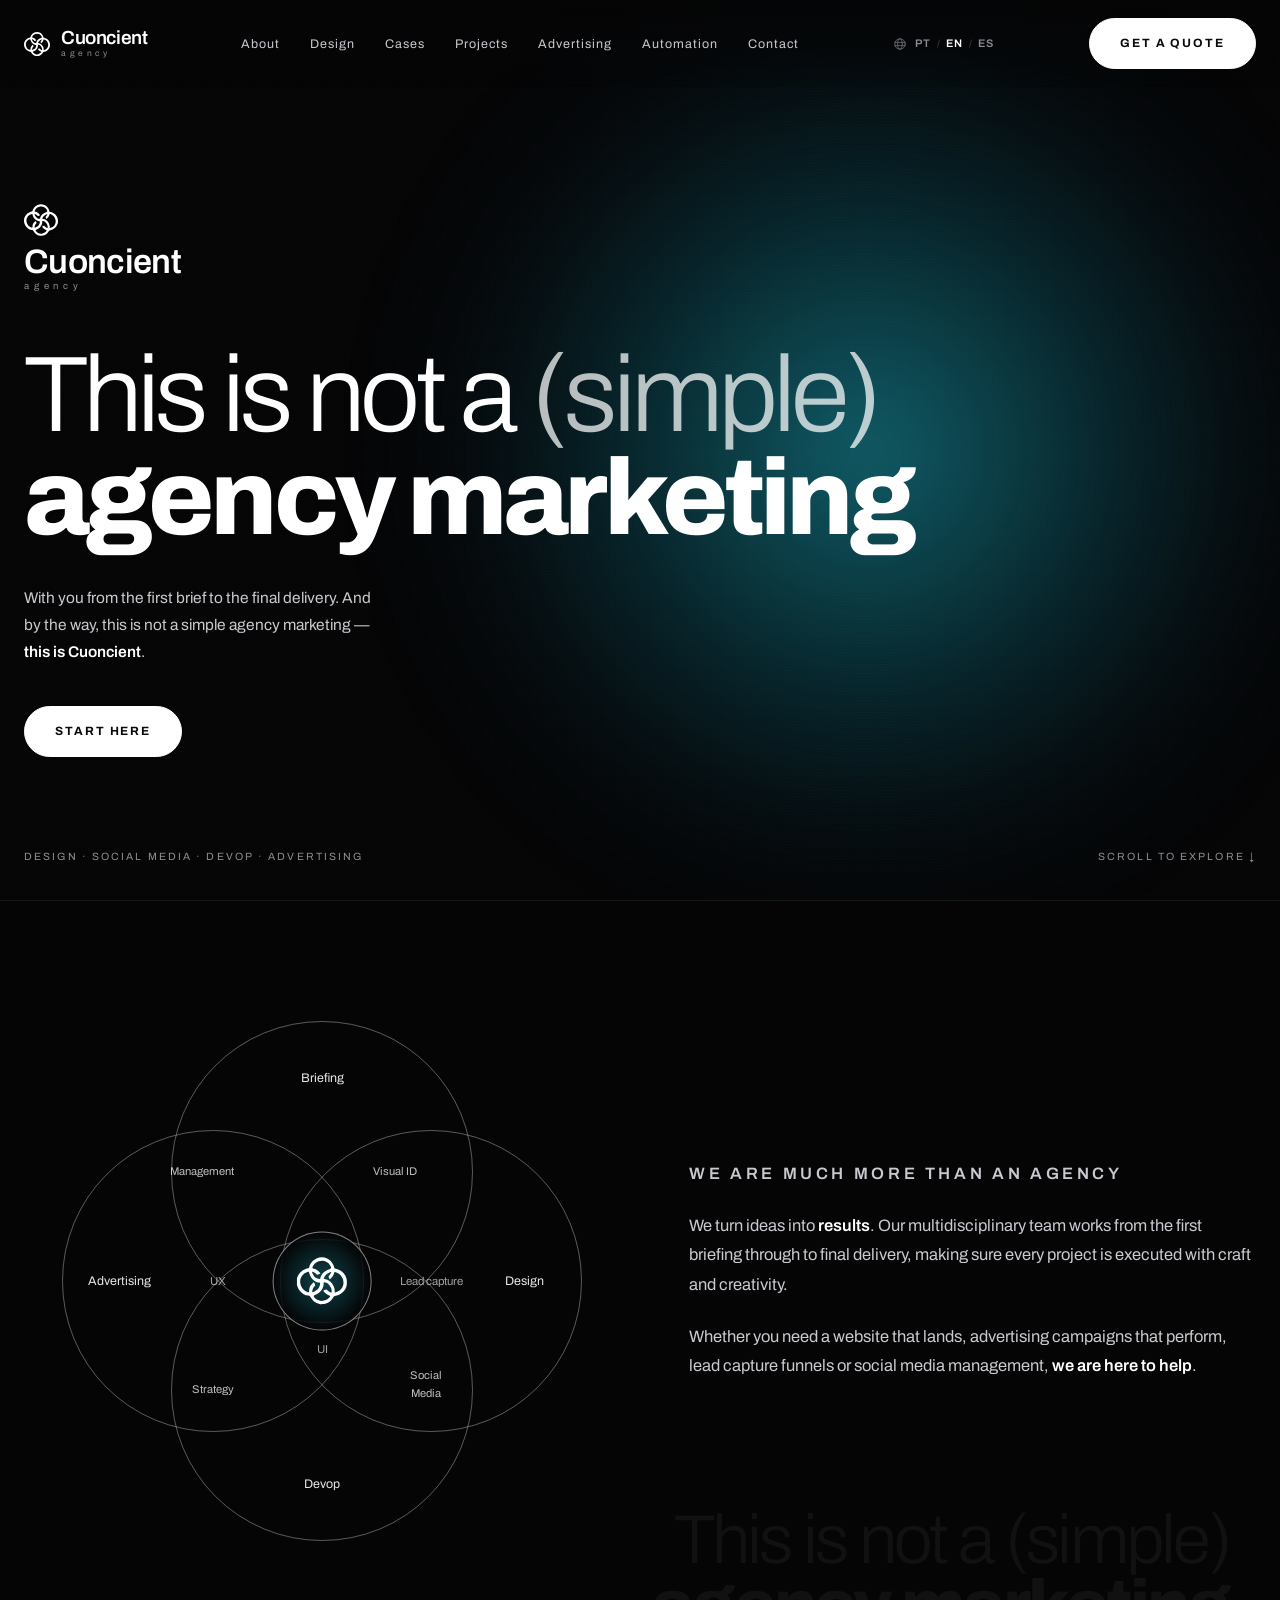
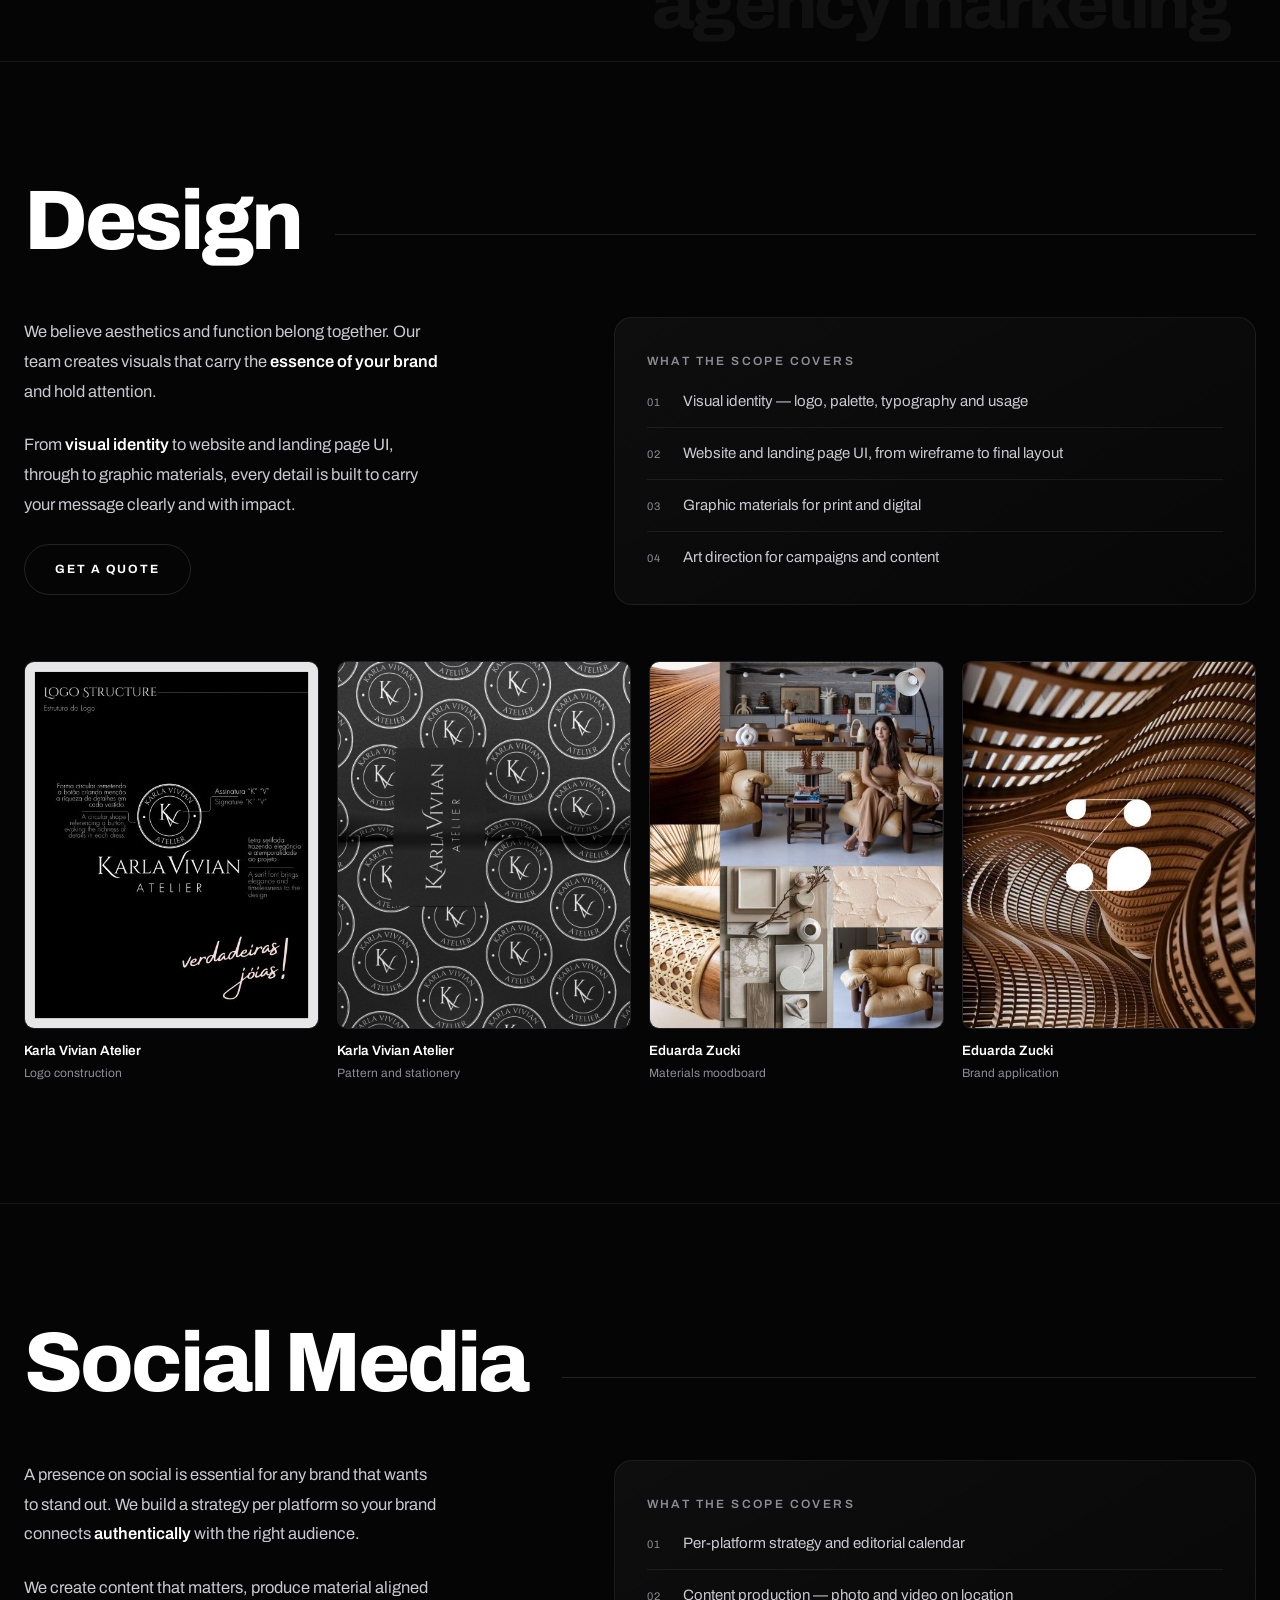
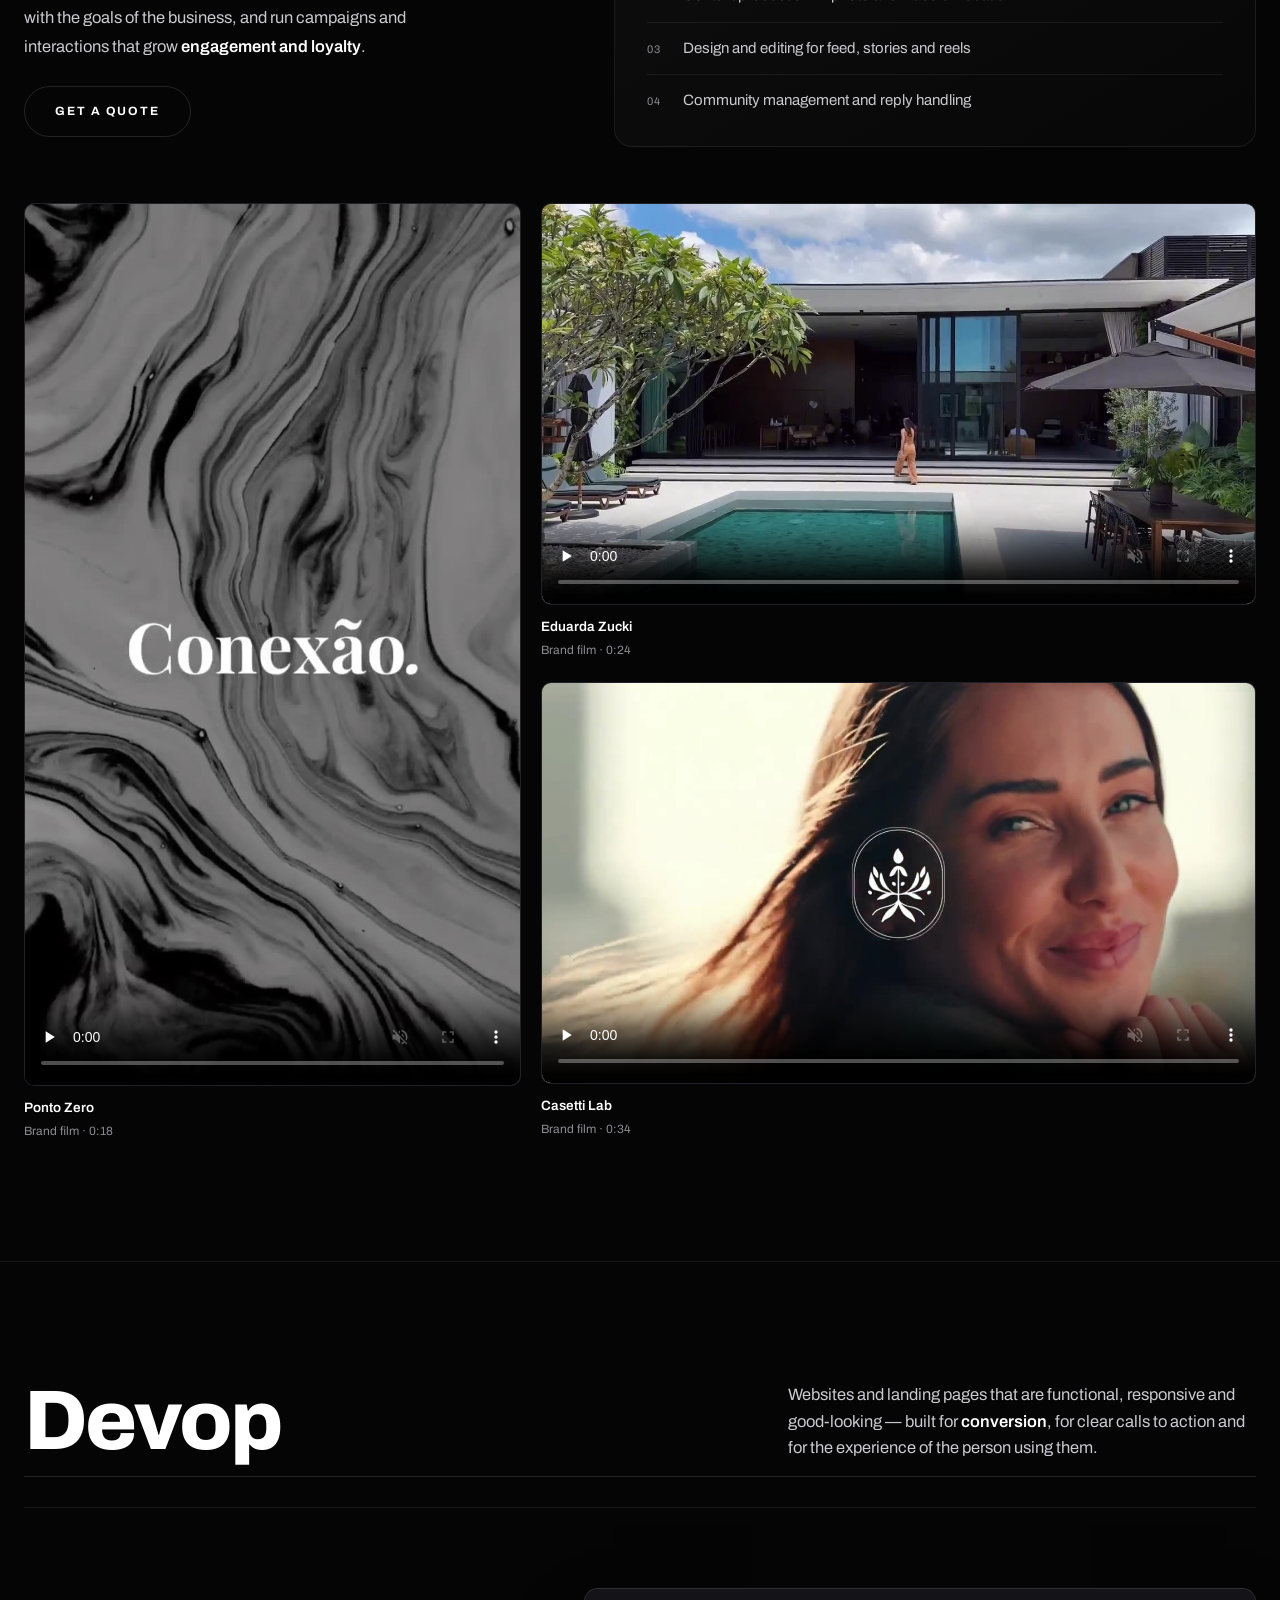
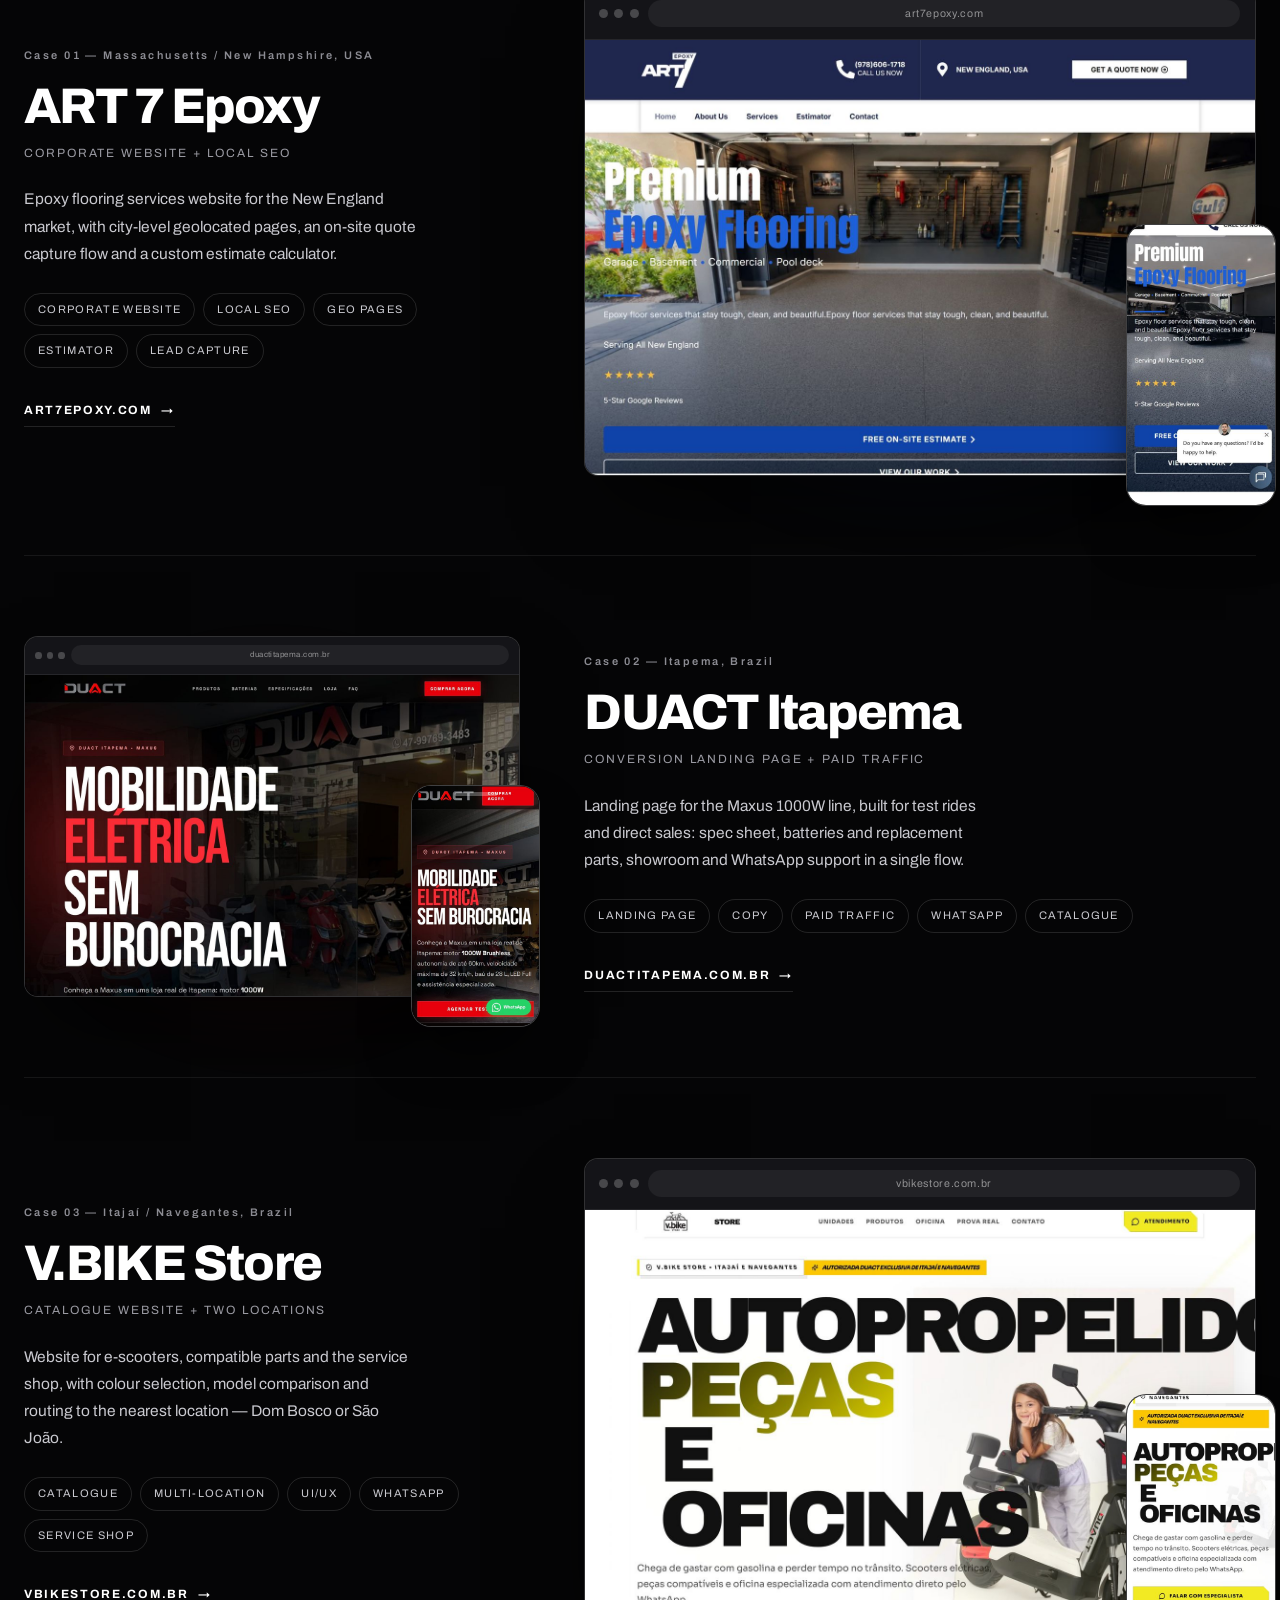
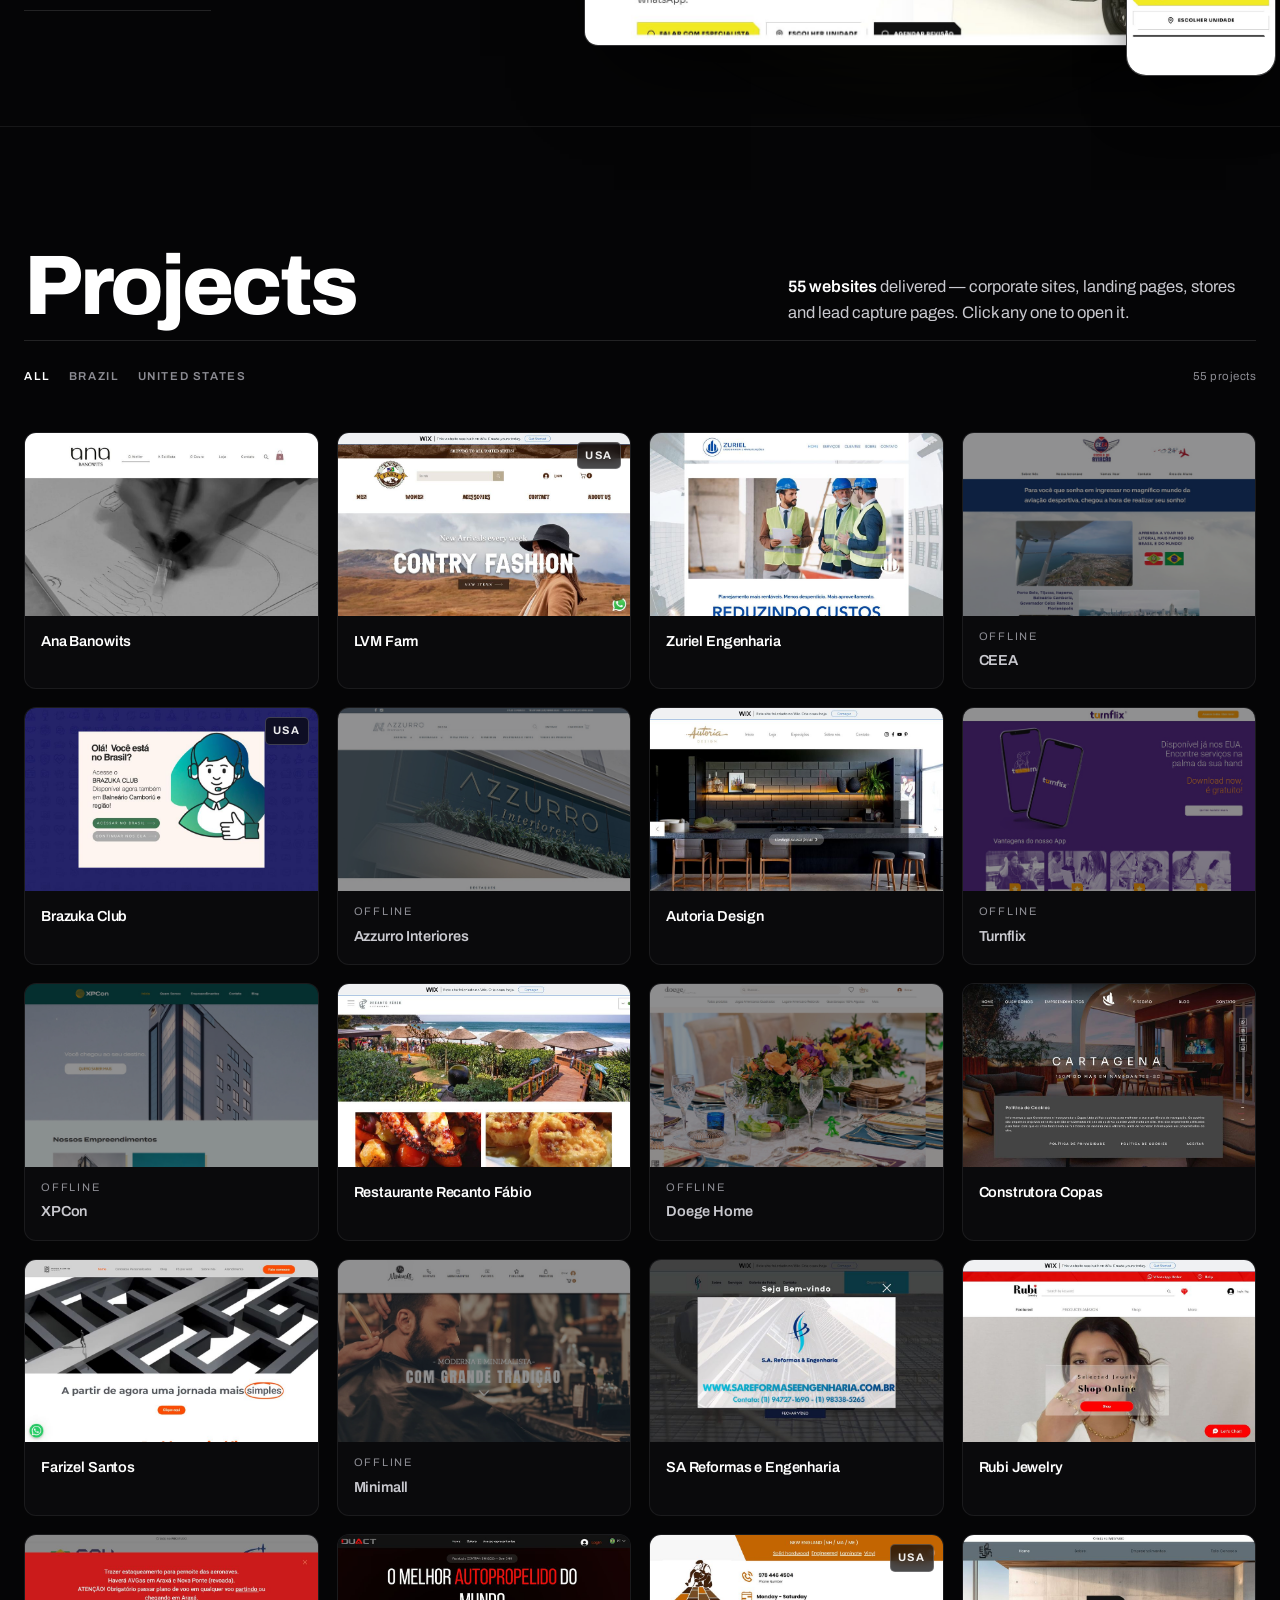
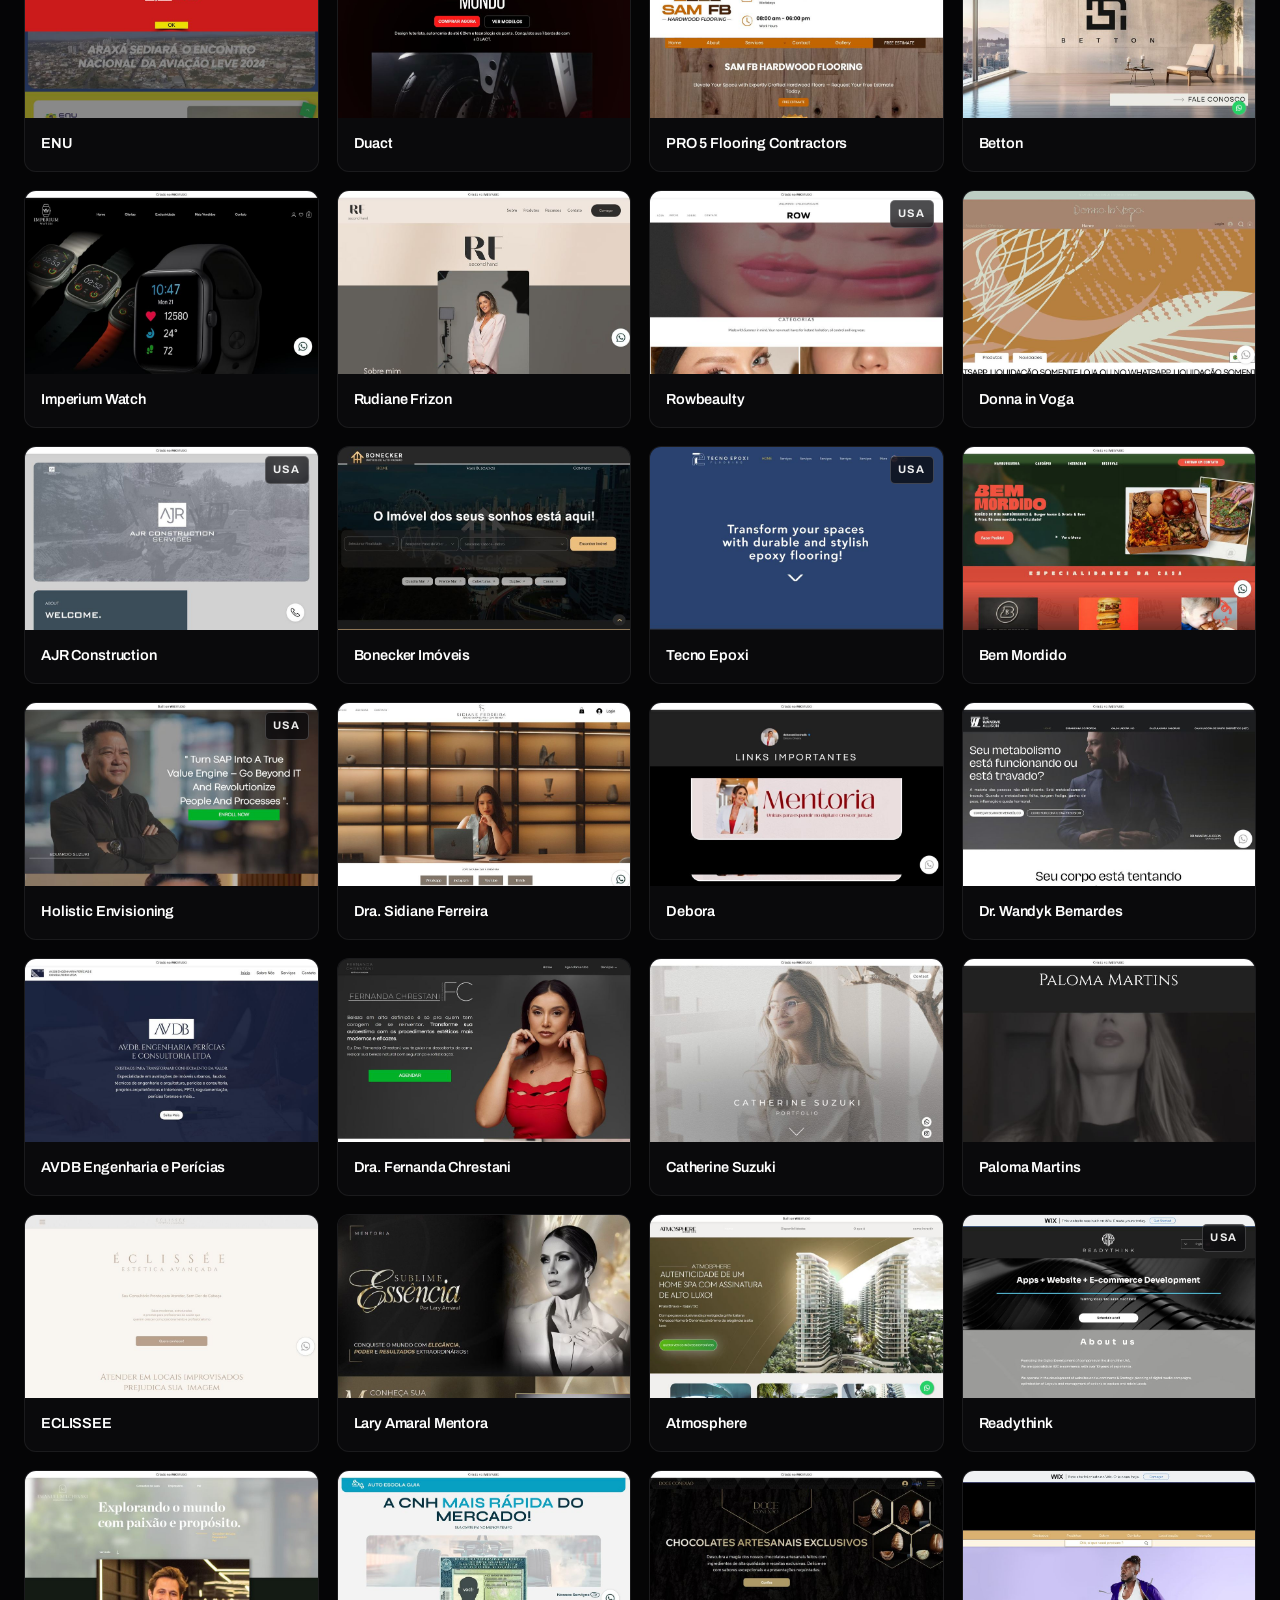
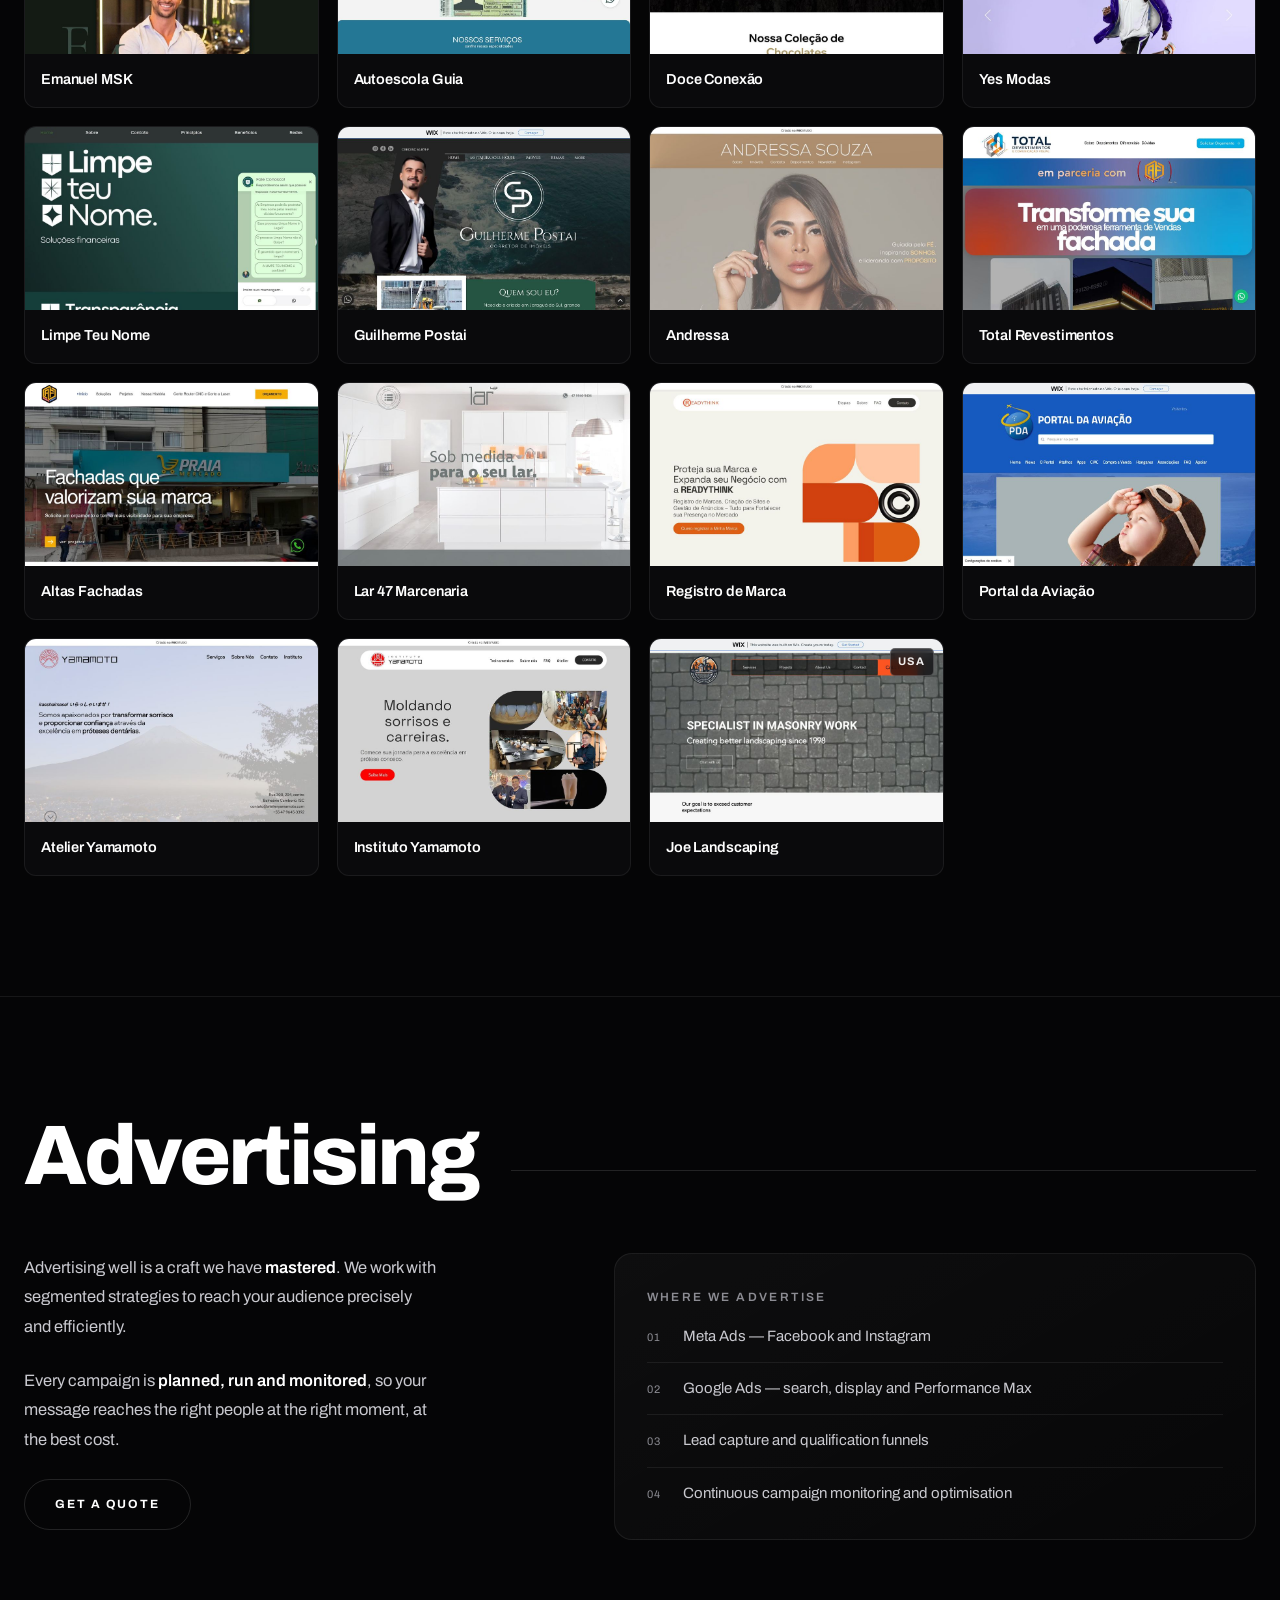
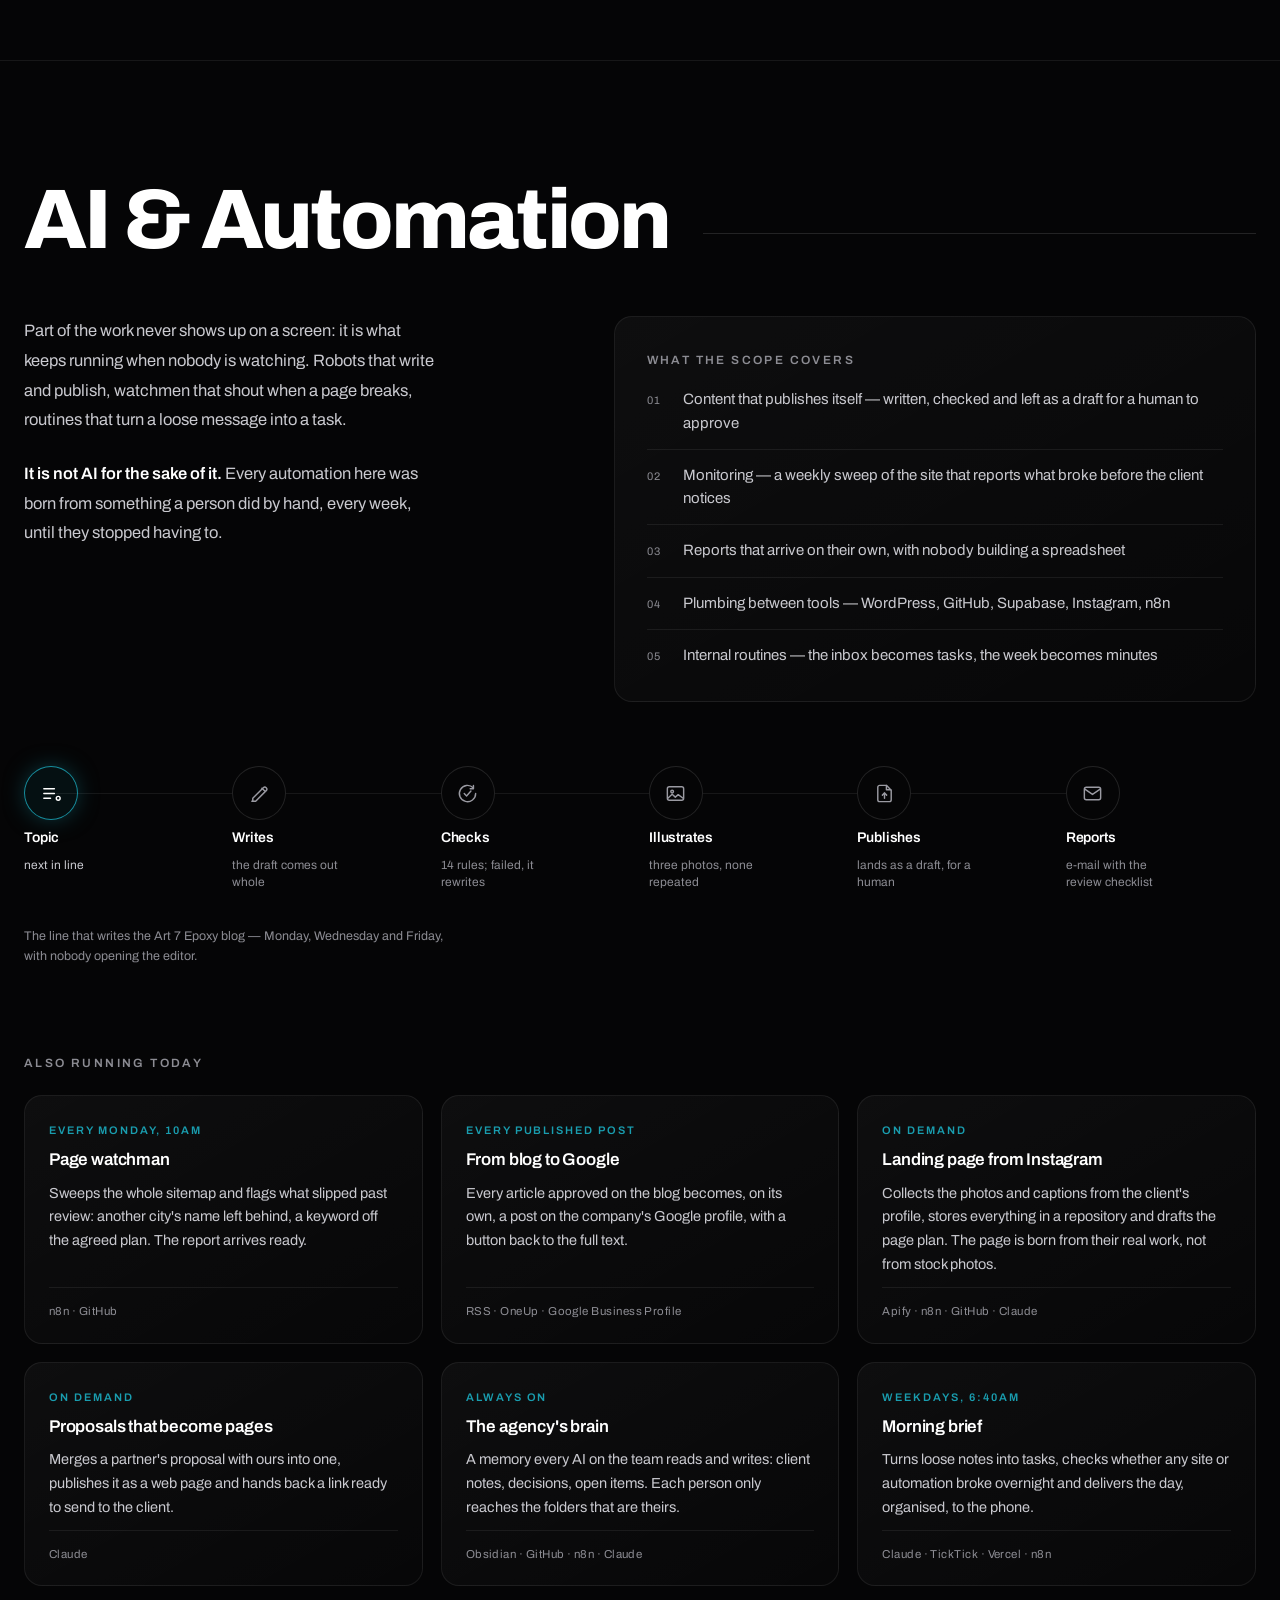
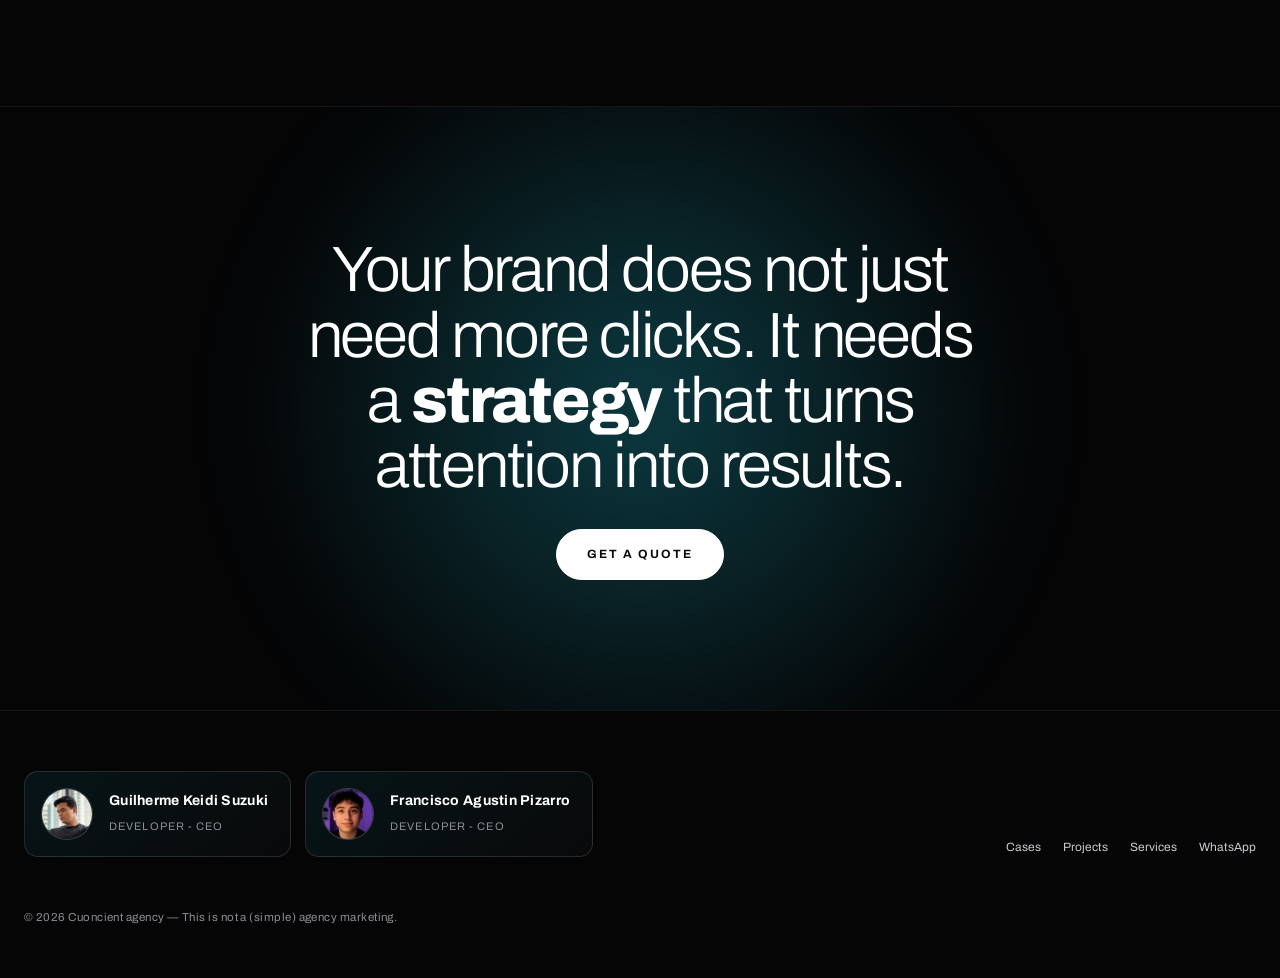
==== commit 4379fe33: "Automacoes & IA: cartoes com as outras automacoes em producao Abaixo da esteira do blog, seis cartoe" ====
--- a/index.html
+++ b/index.html
@@ -919,6 +919,52 @@
       </div>
       <figcaption class="pipe__cap" data-en="The line that writes the Art 7 Epoxy blog — Monday, Wednesday and Friday, with nobody opening the editor." data-es="La línea que escribe el blog de Art 7 Epoxy — lunes, miércoles y viernes, sin que nadie abra el editor.">A esteira que escreve o blog da Art 7 Epoxy — segunda, quarta e sexta, sem ninguém abrir o editor.</figcaption>
     </figure>
+
+    <!-- As outras automações em produção. Mesma regra da esteira: só entra o
+         que roda de verdade — conferido no n8n, no GitHub e no cofre em
+         03/10/2026 (ver Automações/Mapa das ferramentas). Workflow desligado
+         ou em teste fica de fora até virar rotina. -->
+    <div class="auto reveal">
+      <h3 class="auto__titulo" data-en="Also running today" data-es="También funcionando hoy">Também rodando hoje</h3>
+      <ul class="auto__grade">
+        <li class="auto__item">
+          <span class="auto__quando" data-en="Every Monday, 10am" data-es="Todos los lunes, 10 h">Toda segunda, 10h</span>
+          <h4 data-en="Page watchman" data-es="Vigía de las páginas">Vigia das páginas</h4>
+          <p data-en="Sweeps the whole sitemap and flags what slipped past review: another city's name left behind, a keyword off the agreed plan. The report arrives ready." data-es="Recorre todo el sitemap y señala lo que se escapó en la revisión: el nombre de otra ciudad olvidado, una palabra clave fuera de lo acordado. El informe llega listo.">Varre o sitemap inteiro e aponta o que escapou na revisão: nome de outra cidade esquecido, palavra-chave fora do combinado. O relatório chega pronto.</p>
+          <span class="auto__stack">n8n · GitHub</span>
+        </li>
+        <li class="auto__item">
+          <span class="auto__quando" data-en="Every published post" data-es="Con cada post publicado">A cada post publicado</span>
+          <h4 data-en="From blog to Google" data-es="Del blog a Google">Do blog para o Google</h4>
+          <p data-en="Every article approved on the blog becomes, on its own, a post on the company's Google profile, with a button back to the full text." data-es="Cada artículo aprobado en el blog se convierte, solo, en una publicación en el perfil de la empresa en Google, con un botón de vuelta al texto.">Cada artigo aprovado no blog vira, sozinho, um post no perfil da empresa no Google, com botão de volta para o texto.</p>
+          <span class="auto__stack">RSS · OneUp · Google Business Profile</span>
+        </li>
+        <li class="auto__item">
+          <span class="auto__quando" data-en="On demand" data-es="A pedido">Sob demanda</span>
+          <h4 data-en="Landing page from Instagram" data-es="Landing page desde Instagram">Landing page a partir do Instagram</h4>
+          <p data-en="Collects the photos and captions from the client's profile, stores everything in a repository and drafts the page plan. The page is born from their real work, not from stock photos." data-es="Recoge las fotos y los textos del perfil del cliente, guarda todo en un repositorio y arma el plan de la página. La landing nace de su trabajo real, no de fotos de banco.">Coleta fotos e legendas do perfil do cliente, guarda tudo num repositório e monta o plano da página. A LP nasce do trabalho real dele, não de banco de imagem.</p>
+          <span class="auto__stack">Apify · n8n · GitHub · Claude</span>
+        </li>
+        <li class="auto__item">
+          <span class="auto__quando" data-en="On demand" data-es="A pedido">Sob demanda</span>
+          <h4 data-en="Proposals that become pages" data-es="Propuestas que se vuelven página">Proposta que vira página</h4>
+          <p data-en="Merges a partner's proposal with ours into one, publishes it as a web page and hands back a link ready to send to the client." data-es="Une la propuesta del socio con la nuestra en una sola, la publica como página web y devuelve el enlace listo para enviar al cliente.">Une a proposta do parceiro com a nossa numa só, publica como página na web e devolve o link pronto para mandar ao cliente.</p>
+          <span class="auto__stack">Claude</span>
+        </li>
+        <li class="auto__item">
+          <span class="auto__quando" data-en="Always on" data-es="Siempre encendido">Sempre ligado</span>
+          <h4 data-en="The agency's brain" data-es="El cerebro de la agencia">Cérebro da agência</h4>
+          <p data-en="A memory every AI on the team reads and writes: client notes, decisions, open items. Each person only reaches the folders that are theirs." data-es="Una memoria que toda IA del equipo lee y escribe: notas de clientes, decisiones, pendientes. Cada persona solo alcanza las carpetas que le corresponden.">Uma memória que toda IA da equipe lê e grava: notas de cliente, decisões, pendências. Cada pessoa só alcança as pastas que são dela.</p>
+          <span class="auto__stack">Obsidian · GitHub · n8n · Claude</span>
+        </li>
+        <li class="auto__item">
+          <span class="auto__quando" data-en="Weekdays, 6:40am" data-es="Días hábiles, 6:40">Dias úteis, 6h40</span>
+          <h4 data-en="Morning brief" data-es="Resumen de la mañana">Resumo da manhã</h4>
+          <p data-en="Turns loose notes into tasks, checks whether any site or automation broke overnight and delivers the day, organised, to the phone." data-es="Convierte recados sueltos en tareas, revisa si algún sitio o automatización se rompió durante la noche y entrega el día organizado en el celular.">Transforma recado solto em tarefa, confere se algum site ou automação quebrou durante a noite e entrega o dia organizado no celular.</p>
+          <span class="auto__stack">Claude · TickTick · Vercel · n8n</span>
+        </li>
+      </ul>
+    </div>
   </div>
 </section>
 
--- a/styles.css
+++ b/styles.css
@@ -656,6 +656,32 @@
 @media (prefers-reduced-motion:reduce){
   .pipe__no,.pipe__bolha,.pipe__no > span:last-child{transition:none}
 }
+
+/* ---------- as outras automações em produção ----------
+   Cartões no mesmo vidro do .disc__aside. O min() no minmax é o que impede o
+   cartão de pedir 300px numa calha de 288px em 320px de tela. Três colunas no
+   desktop, duas no tablet, uma no celular — sem media query. */
+.auto{margin-top:88px}
+.auto__titulo{margin:0 0 22px;font-size:12px;letter-spacing:.2em;text-transform:uppercase;color:var(--ink-4);font-weight:600}
+.auto__grade{
+  list-style:none;margin:0;padding:0;display:grid;gap:18px;
+  grid-template-columns:repeat(auto-fill,minmax(min(100%,300px),1fr));
+}
+.auto__item{
+  display:flex;flex-direction:column;gap:10px;
+  border:1px solid var(--line-soft);border-radius:var(--radius);
+  background:linear-gradient(150deg,rgba(255,255,255,.04),rgba(255,255,255,.01));
+  padding:26px 24px 22px;
+}
+.auto__quando{font-size:var(--fs-eyebrow);letter-spacing:.18em;text-transform:uppercase;
+  color:rgba(var(--glow-rgb),.95);font-weight:600}
+.auto__item h4{margin:0;font-size:17px;font-weight:600;letter-spacing:-.01em;line-height:1.3}
+.auto__item p{margin:0;color:var(--ink-2);font-size:14.5px;line-height:1.65}
+/* margin-top:auto empurra a pilha para o pé: cartões de texto curto e longo
+   terminam alinhados na mesma linha */
+.auto__stack{margin-top:auto;padding-top:14px;border-top:1px solid var(--line-soft);
+  font-size:11.5px;letter-spacing:.04em;color:var(--ink-4)}
+@media (max-width:860px){ .auto{margin-top:64px} }
 
 /* ==========================================================================
    BOTÃO FLUTUANTE DO WHATSAPP
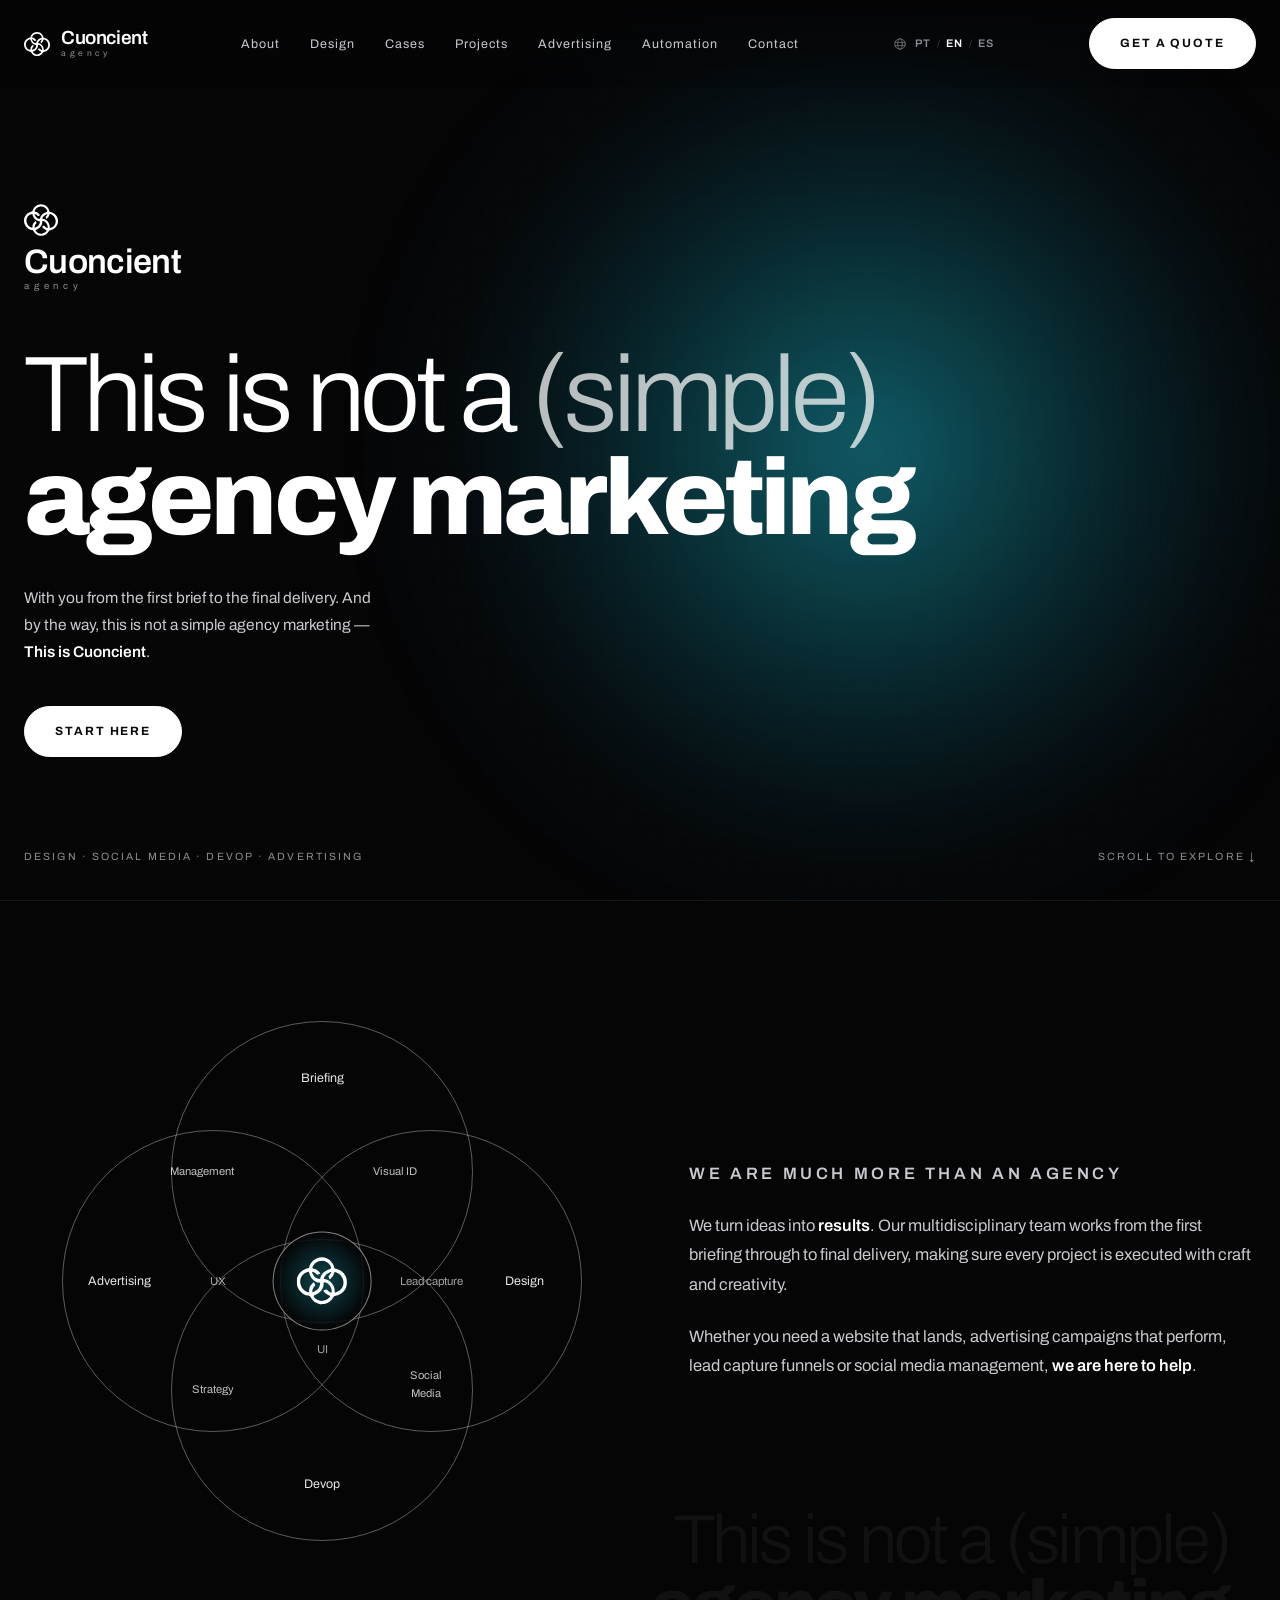
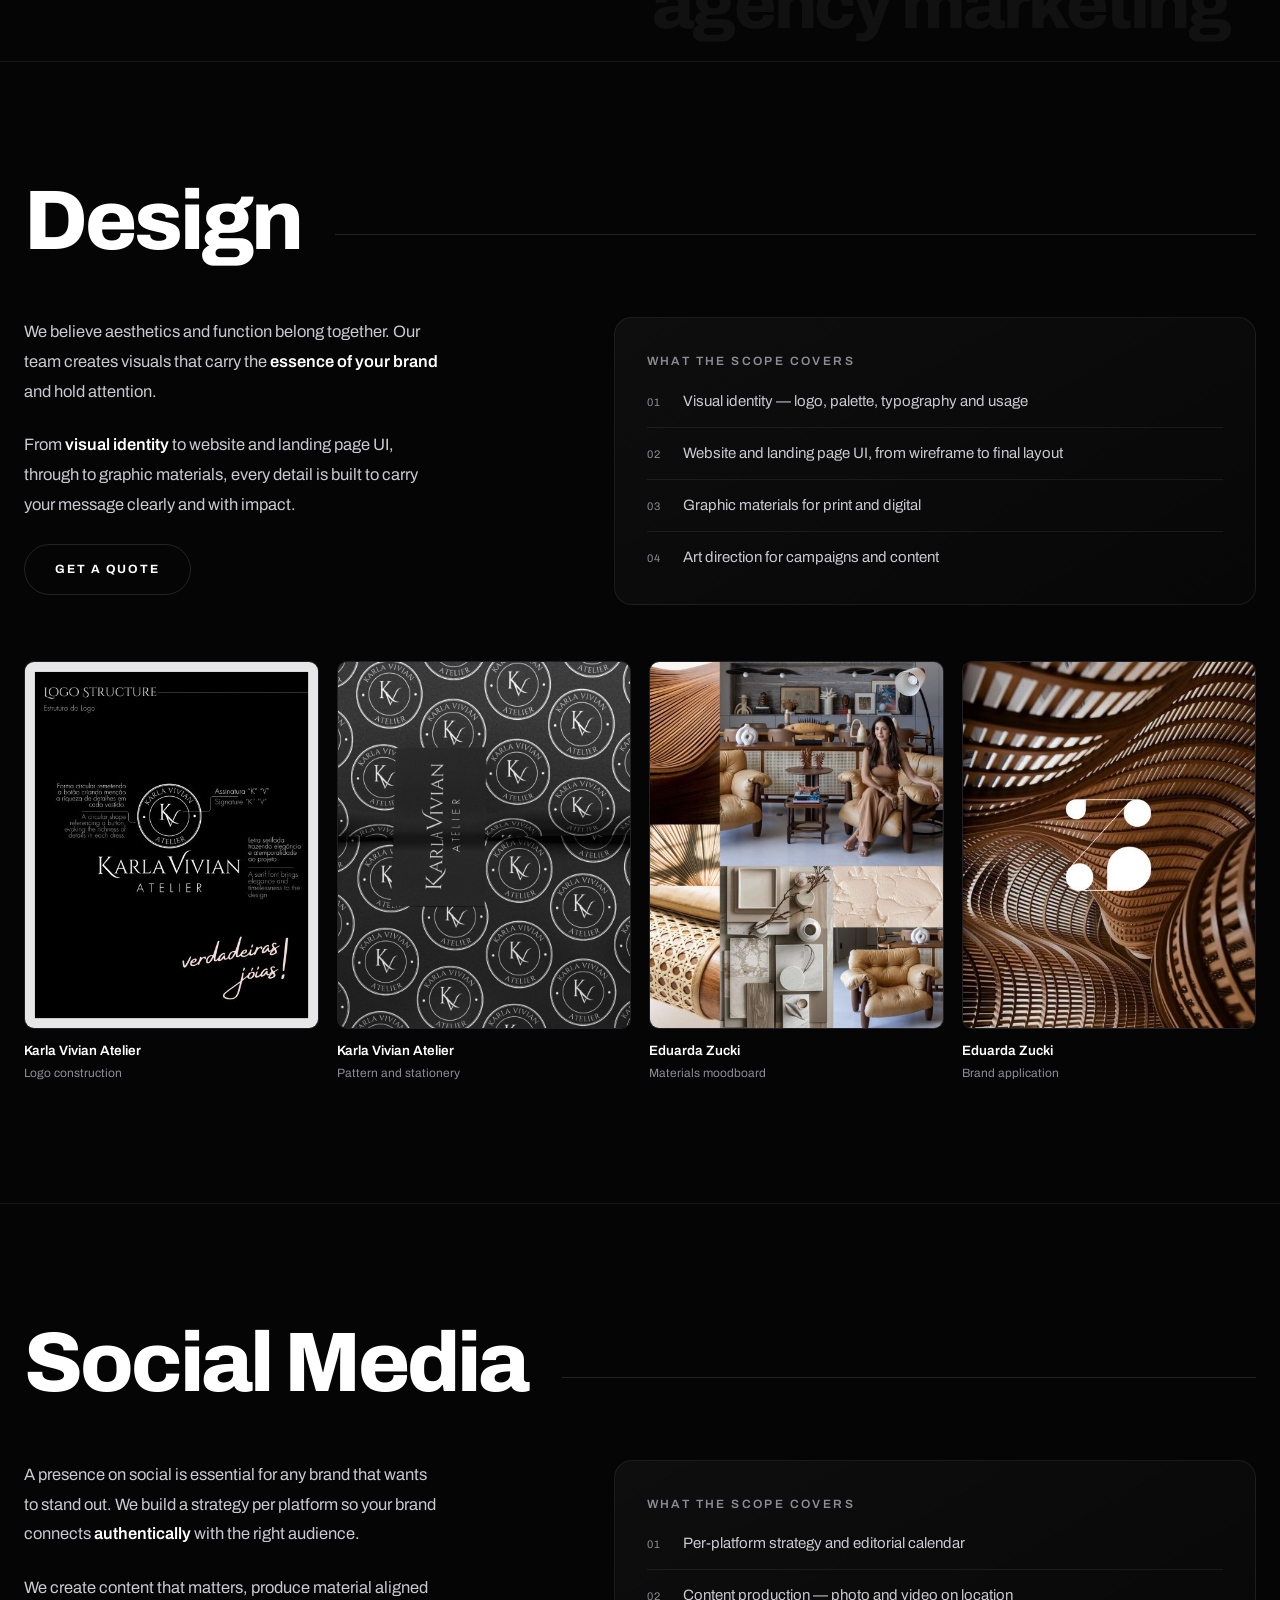
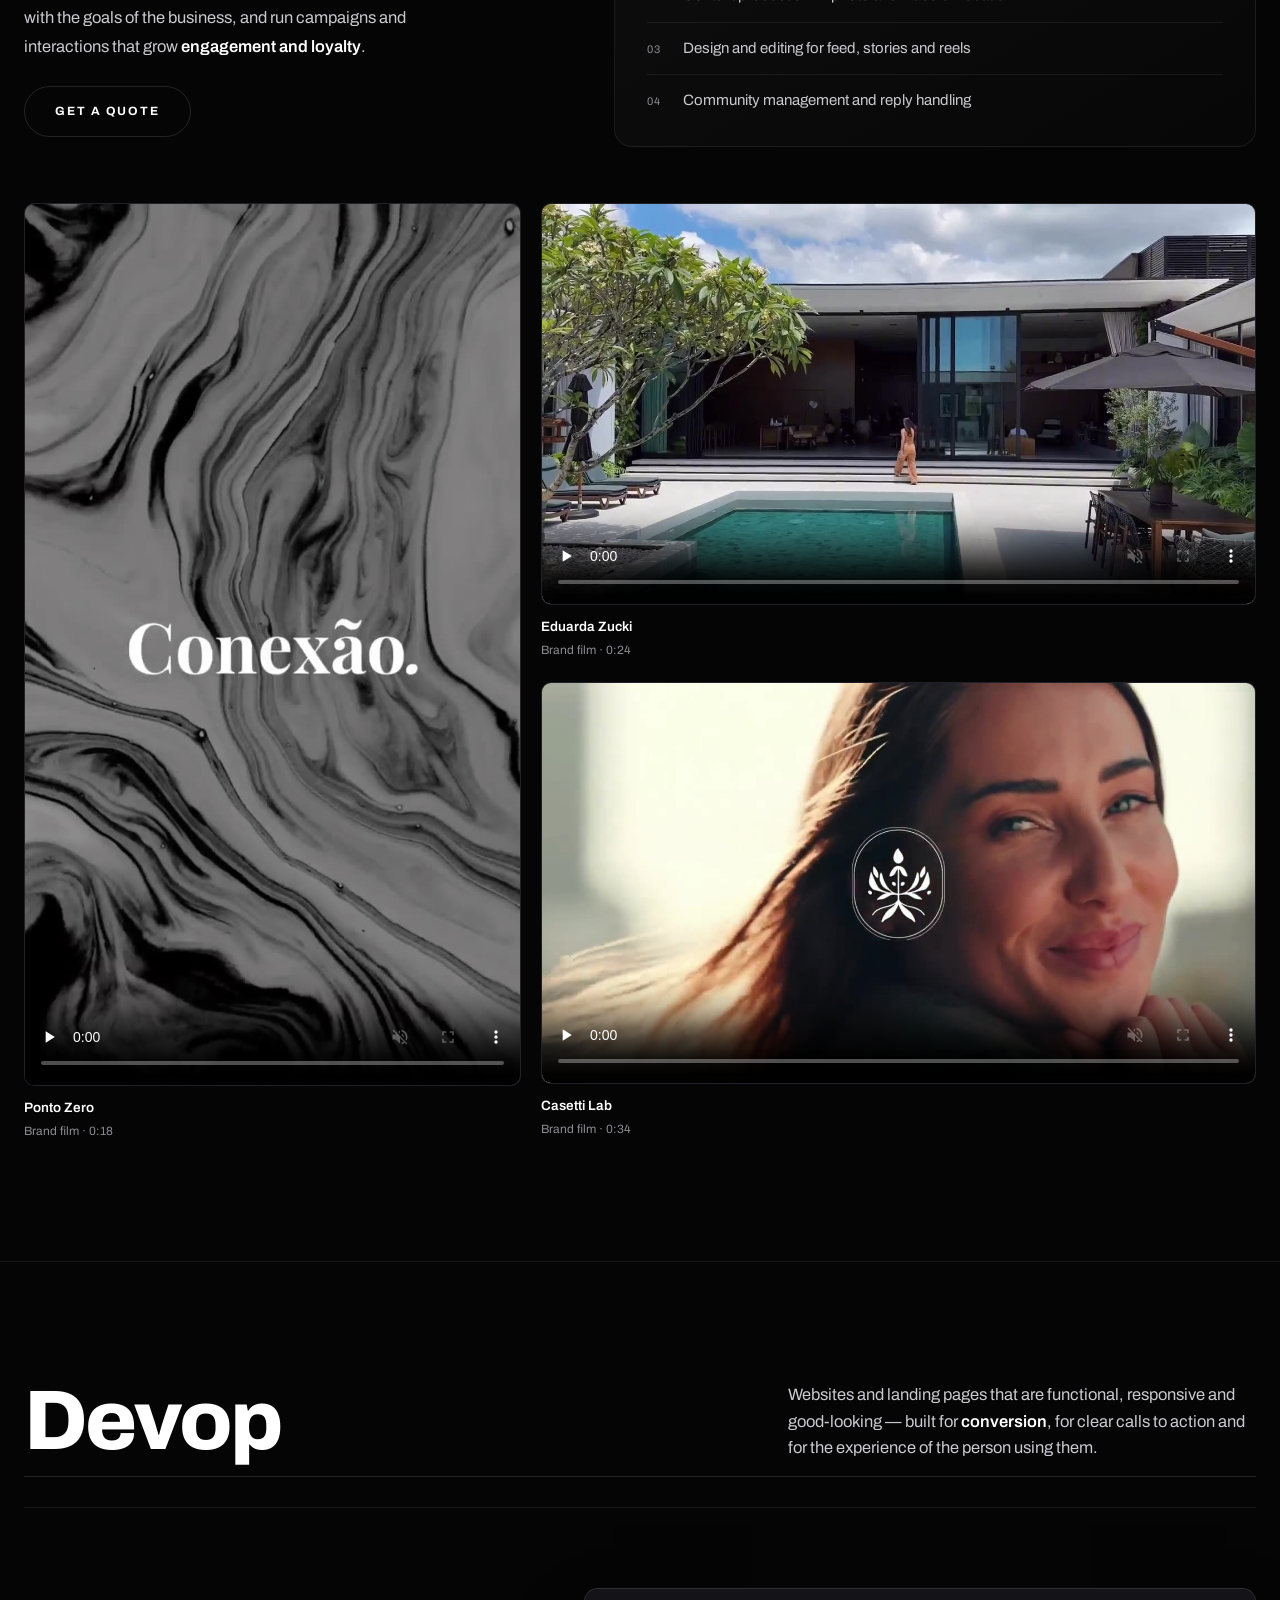
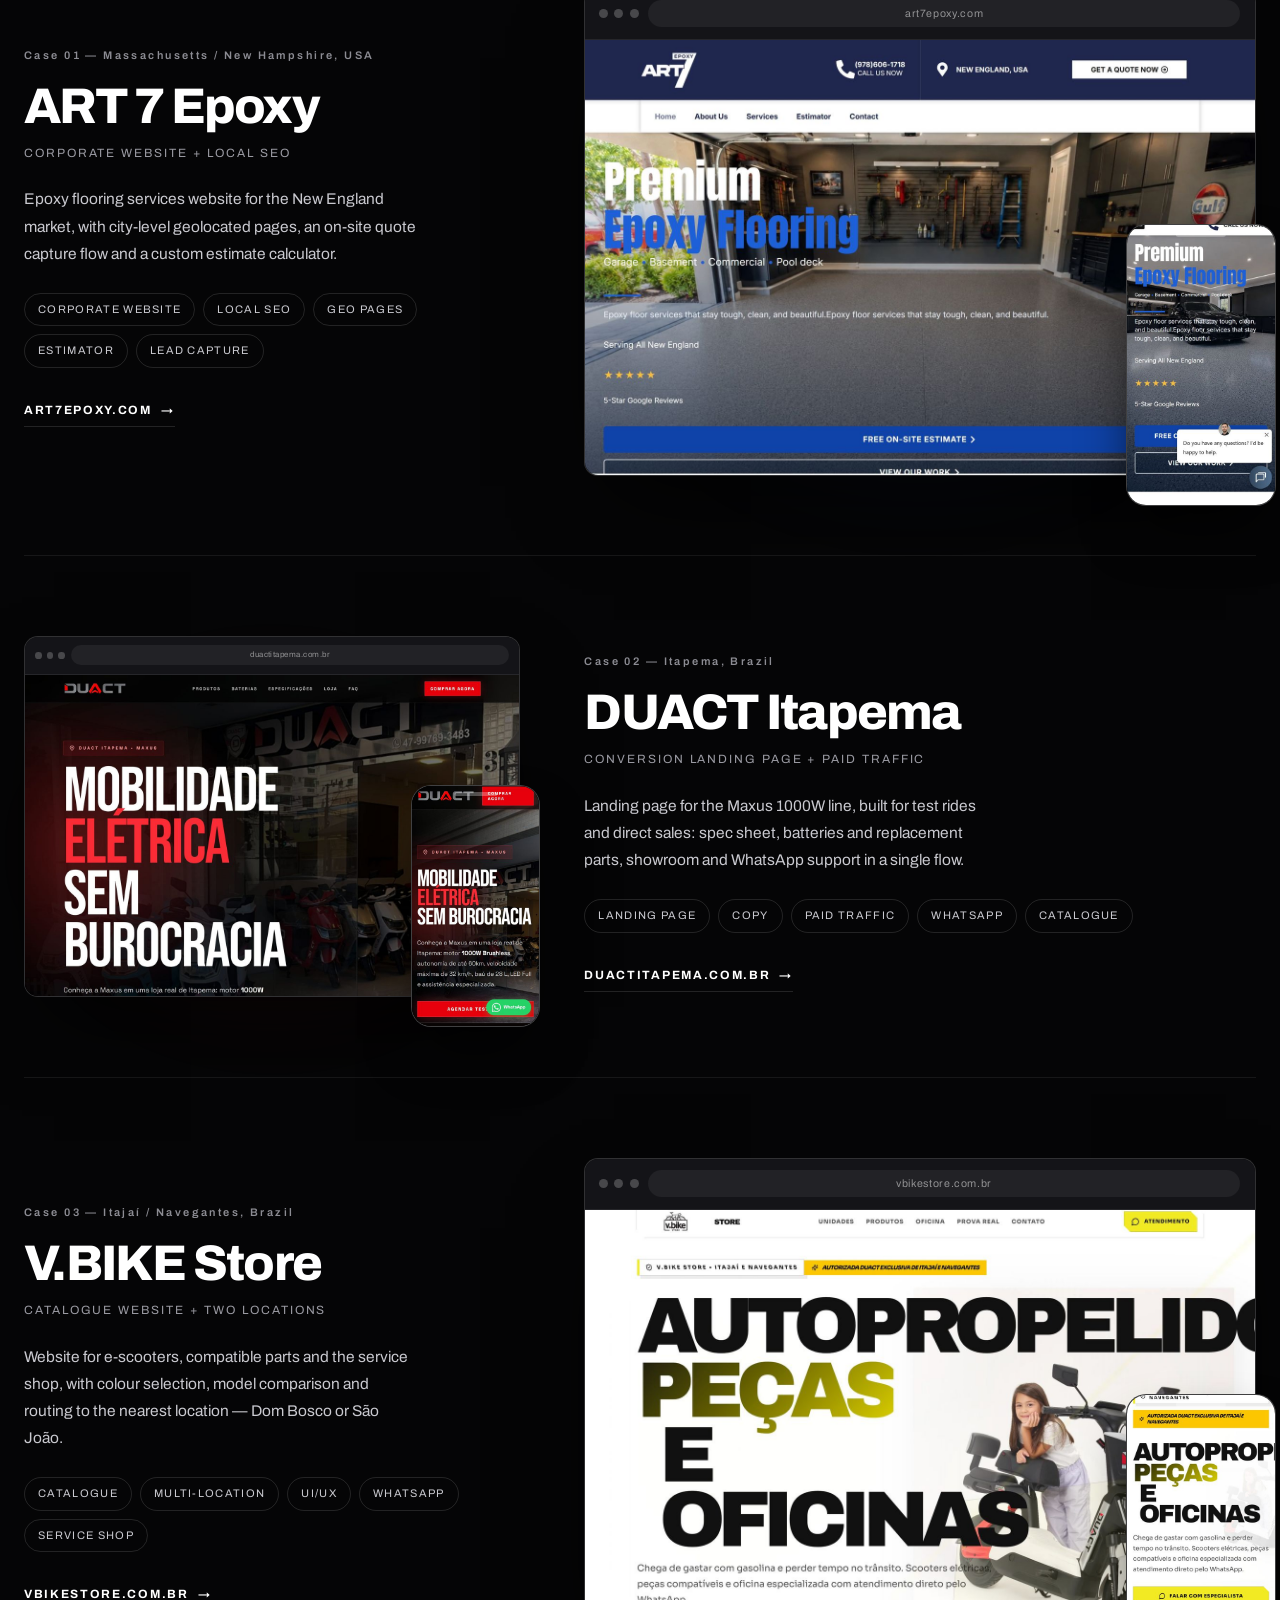
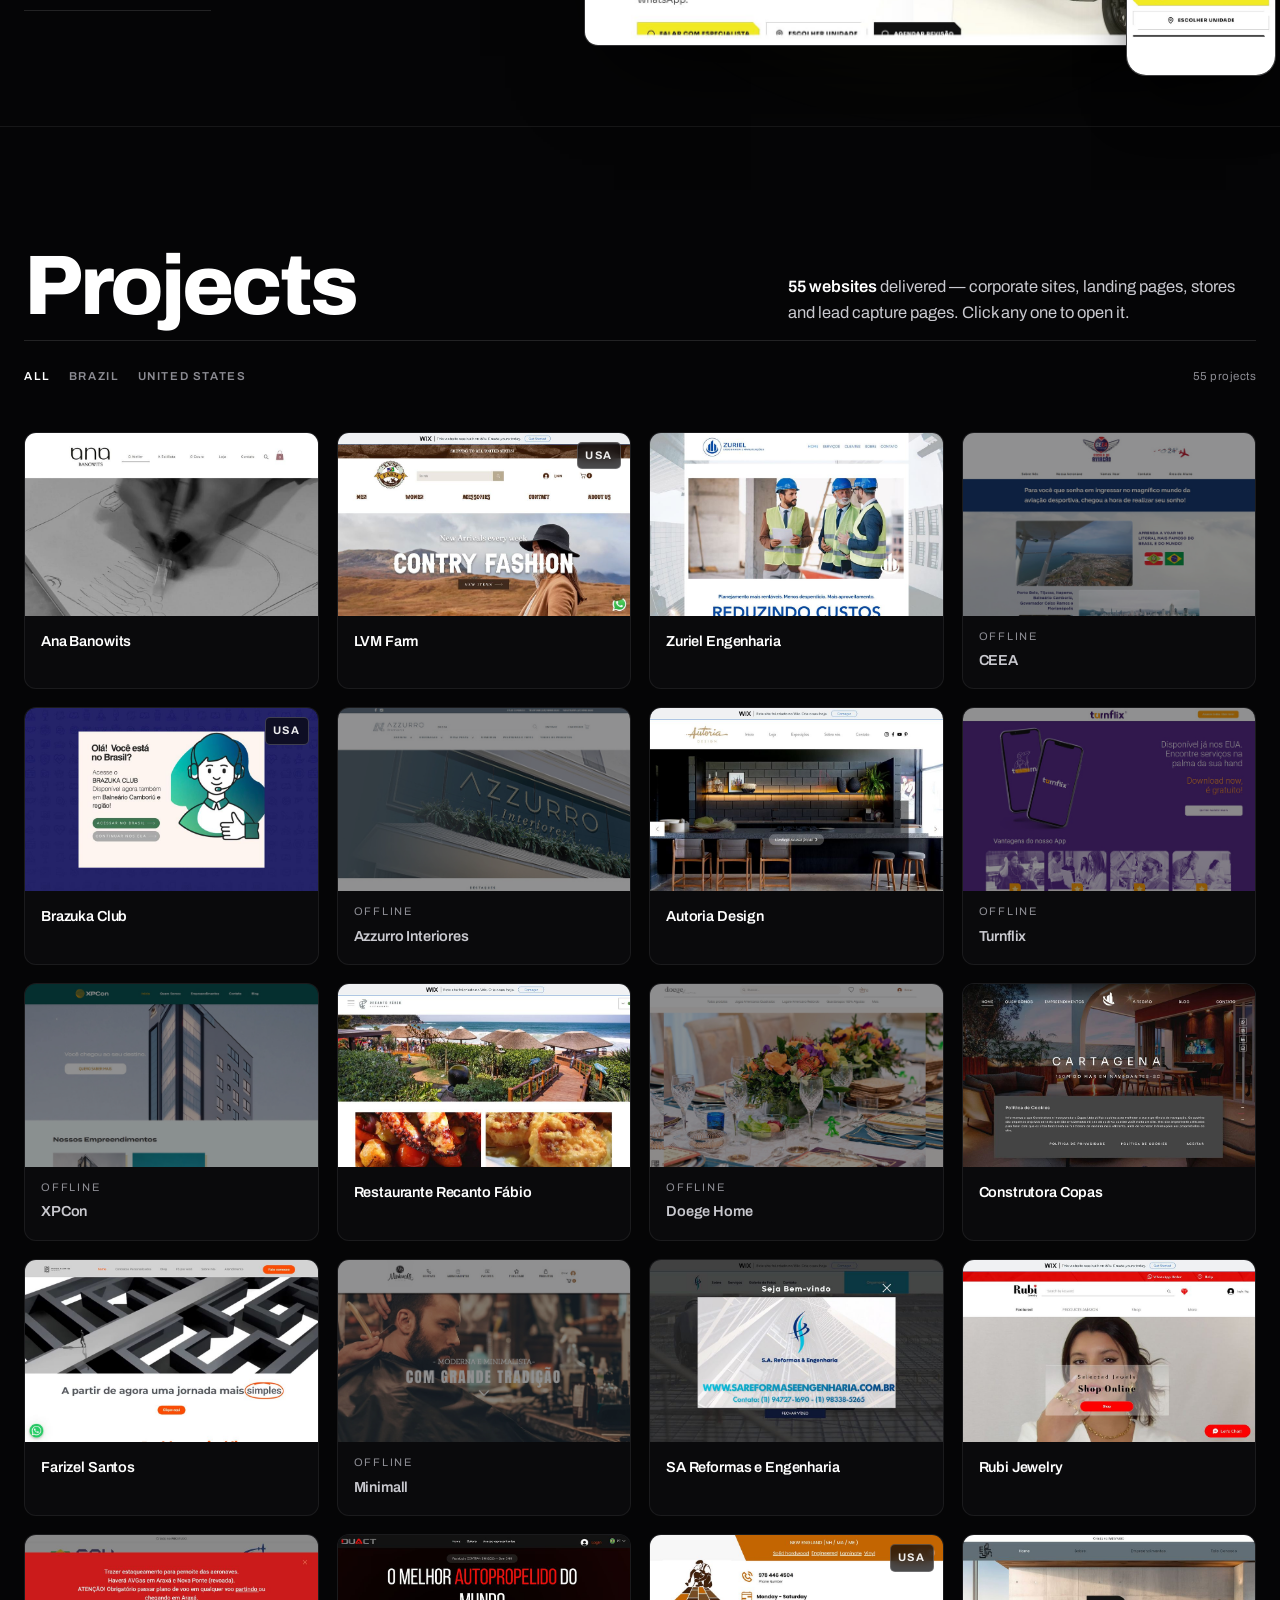
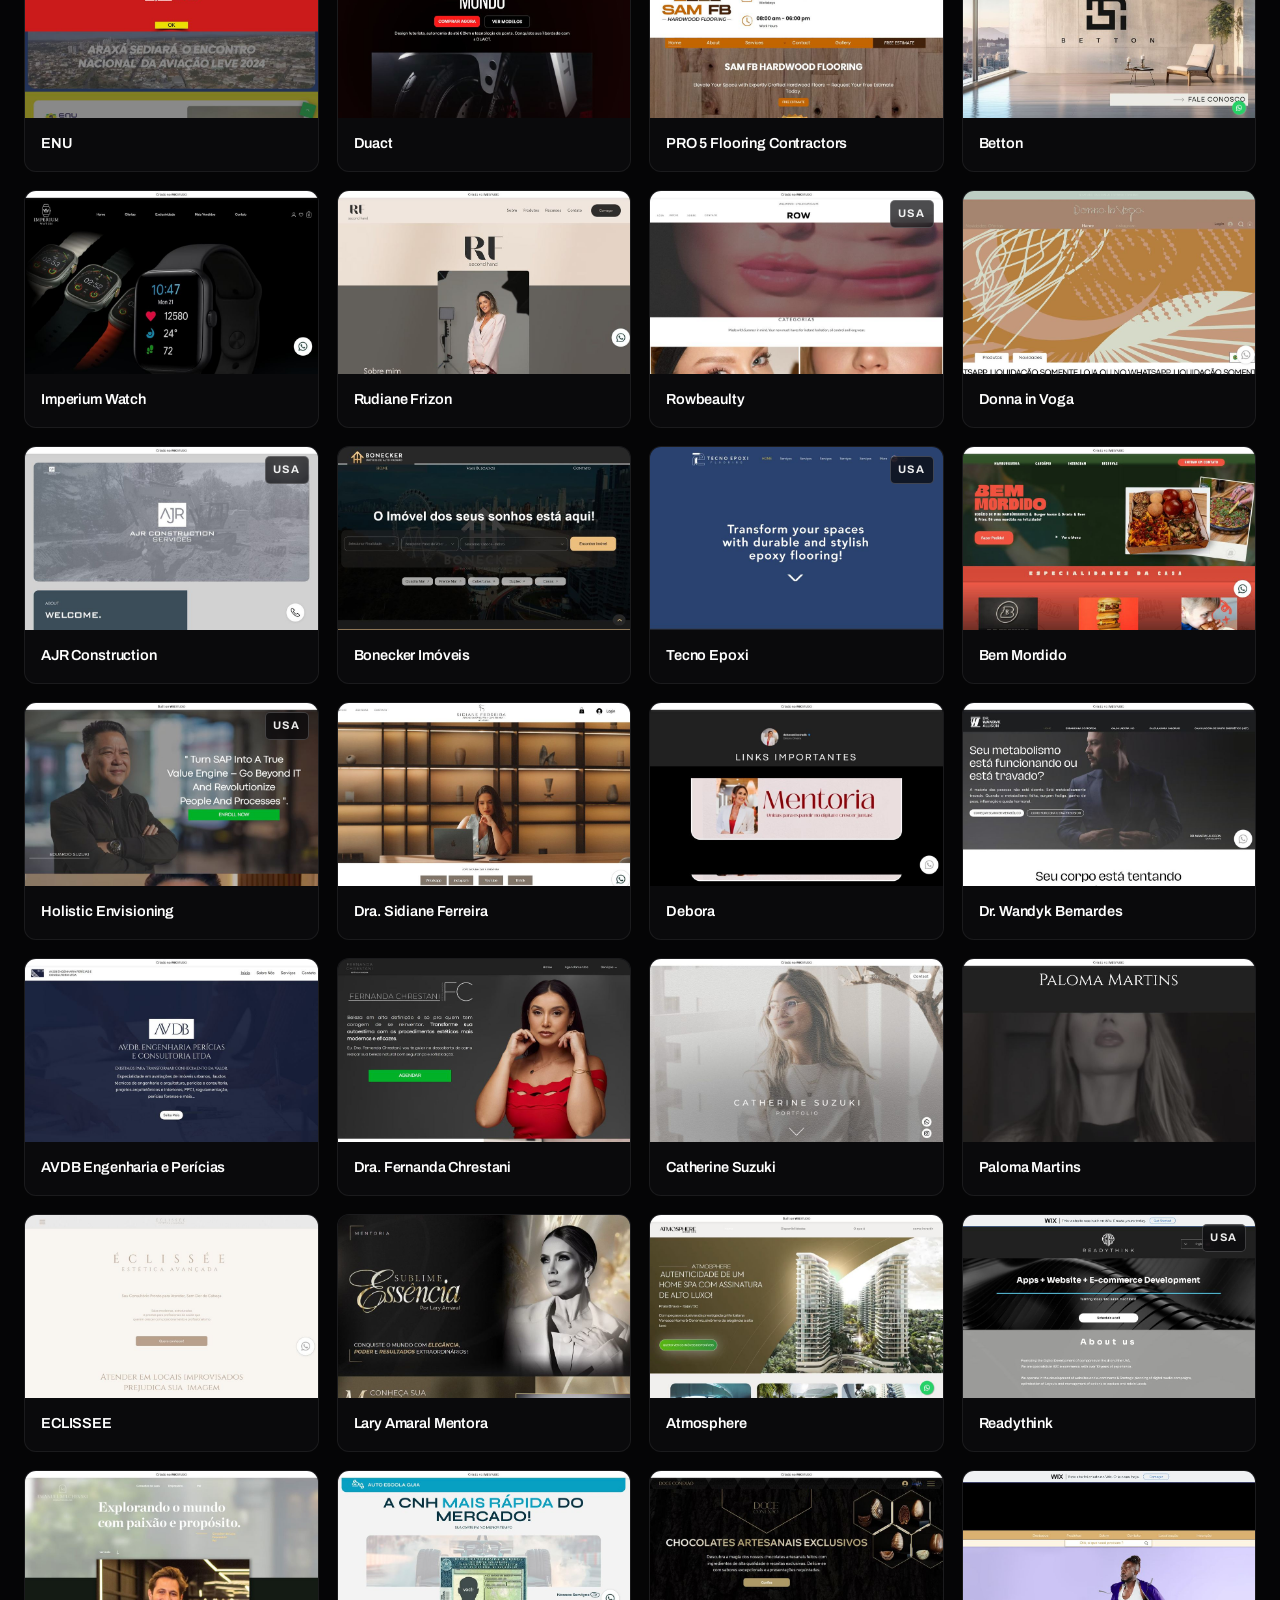
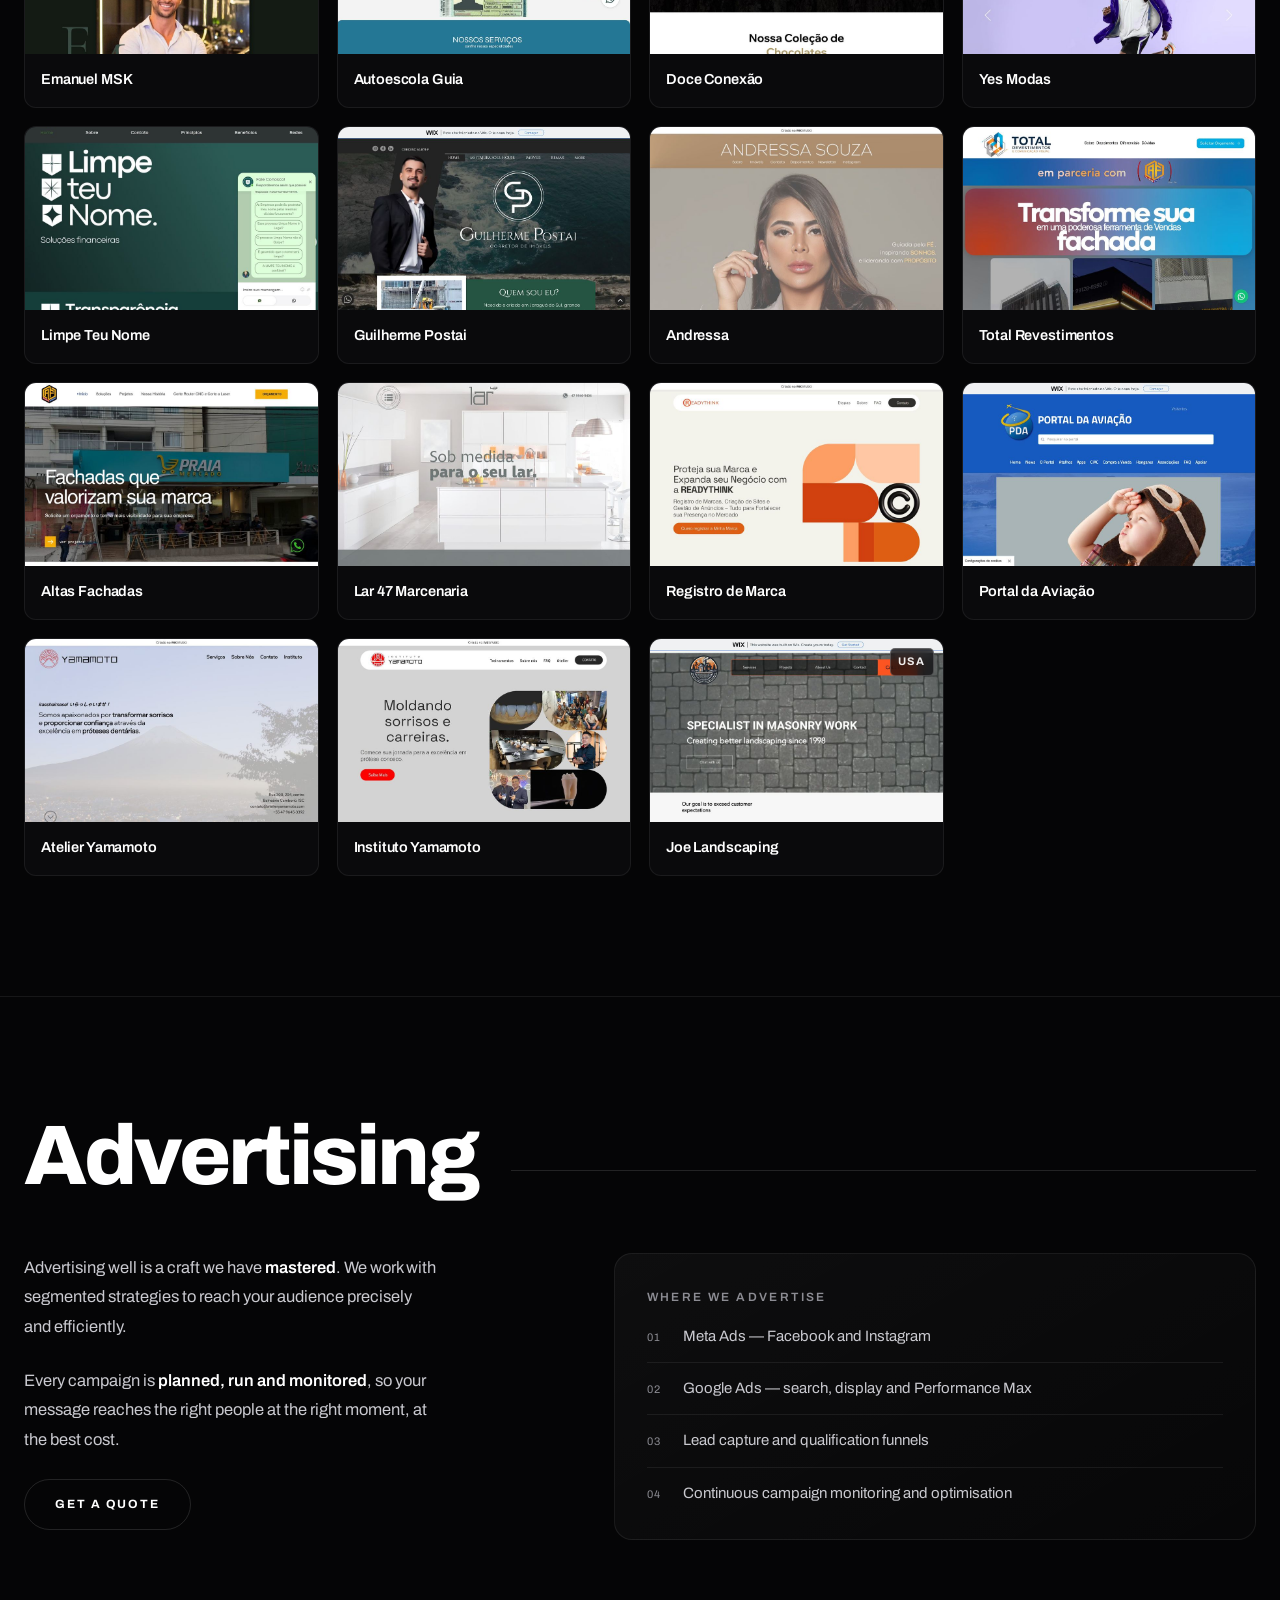
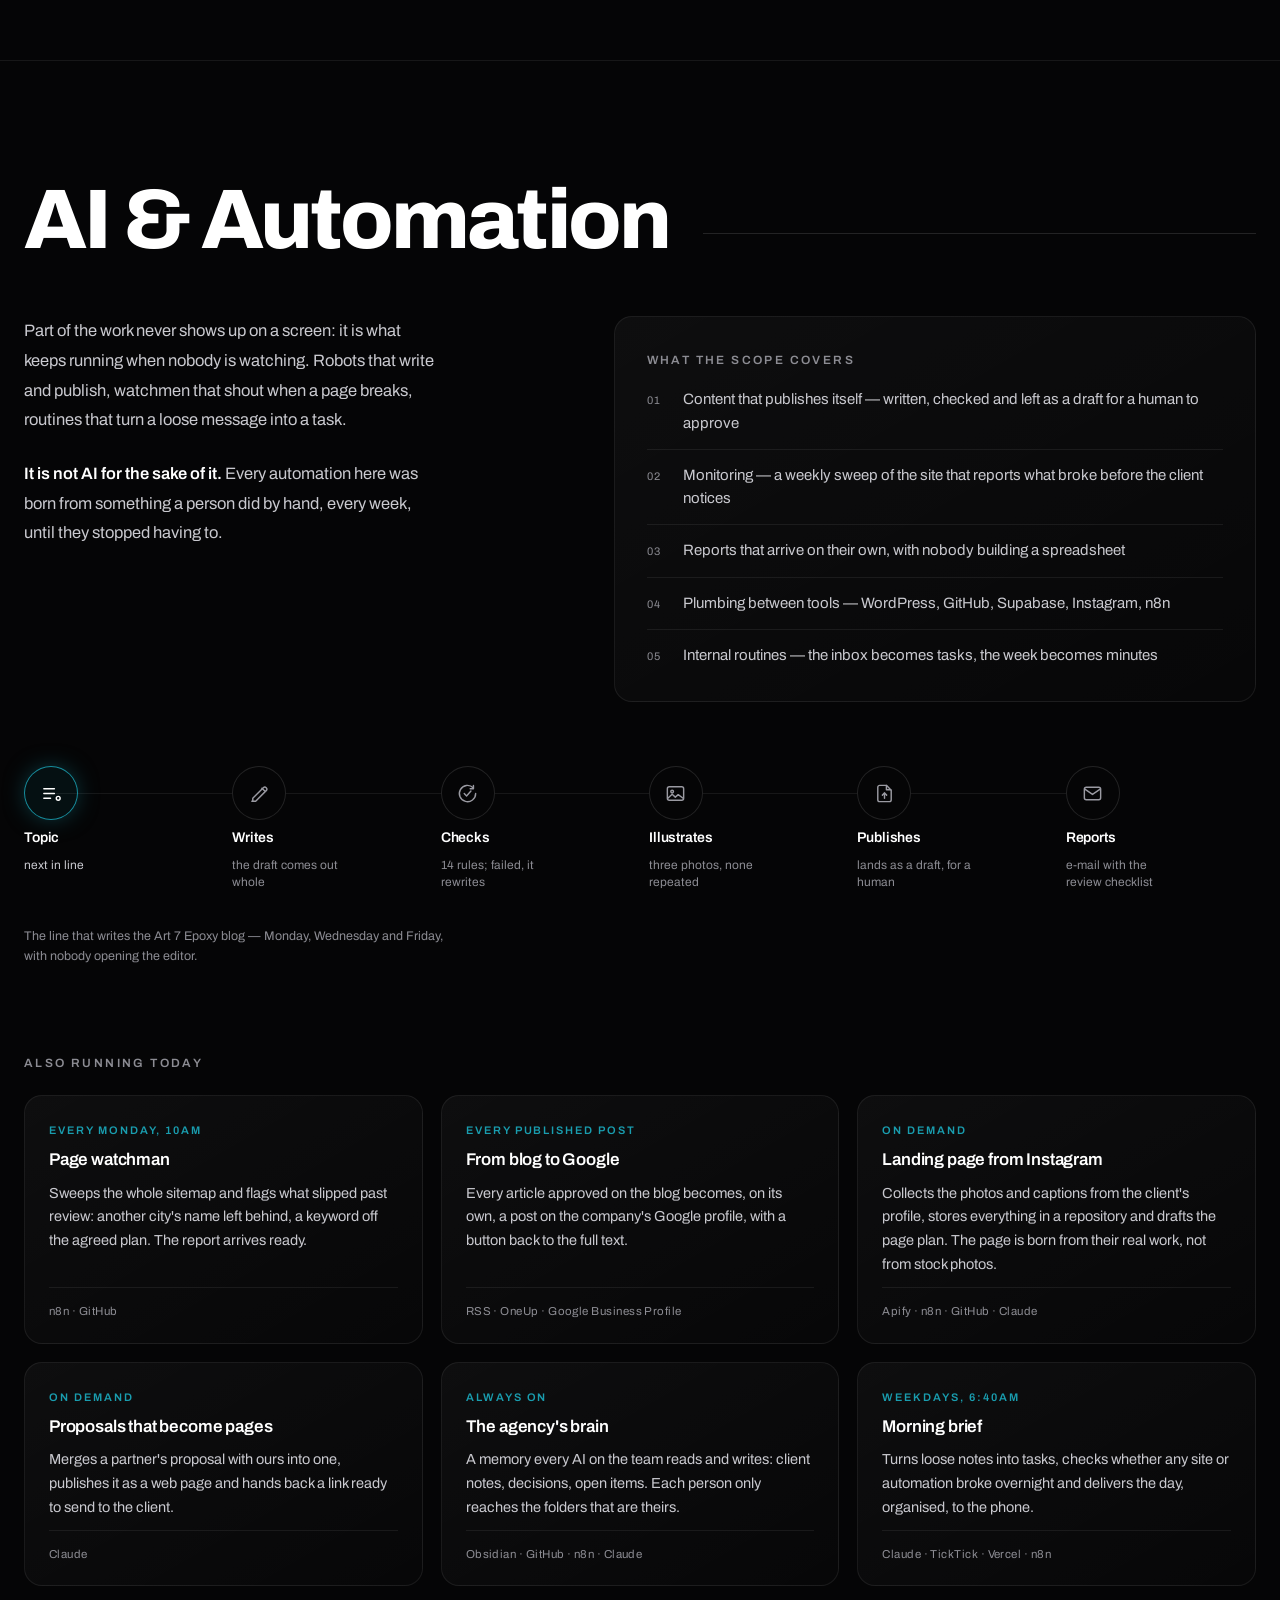
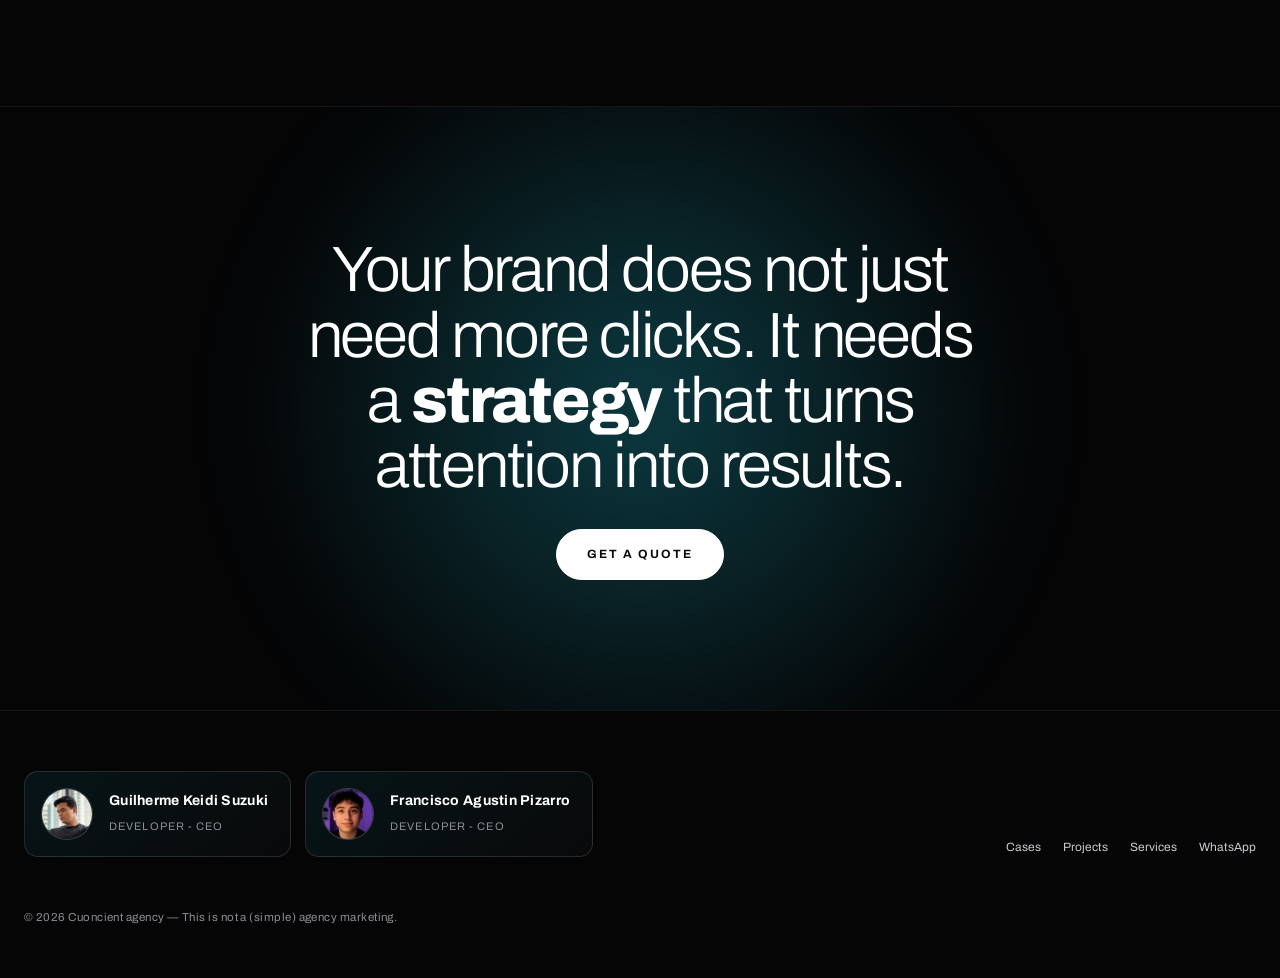
==== commit 895a1c28: "Correct capitalization in hero copy text" ====
--- a/index.html
+++ b/index.html
@@ -110,6 +110,15 @@
 }
 </script>
 </head>
+     <!-- Google tag (gtag.js) -->
+<script async src="https://www.googletagmanager.com/gtag/js?id=G-YGSEJM2XSY"></script>
+<script>
+  window.dataLayer = window.dataLayer || [];
+  function gtag(){dataLayer.push(arguments);}
+  gtag('js', new Date());
+
+  gtag('config', 'G-YGSEJM2XSY');
+</script>
 <body>
 
 <!-- Primeiro foco da página: deixa quem navega por teclado pular a barra e
@@ -204,9 +213,9 @@
       <span class="bold">agency marketing</span>
     </h1>
 
-    <p class="hero__copy" data-en="With you from the first brief to the final delivery. And by the way, this is not a simple agency marketing — &lt;b&gt;this is Cuoncient&lt;/b&gt;." data-es="Contigo desde el &lt;b&gt;inicio&lt;/b&gt; hasta el &lt;b&gt;final&lt;/b&gt; del proyecto. Por cierto, this is not a simple agency marketing — &lt;b&gt;this is Cuoncient&lt;/b&gt;.">
+    <p class="hero__copy" data-en="With you from the first brief to the final delivery. And by the way, this is not a simple agency marketing — &lt;b&gt;This is Cuoncient&lt;/b&gt;." data-es="Contigo desde el &lt;b&gt;inicio&lt;/b&gt; hasta el &lt;b&gt;final&lt;/b&gt; del proyecto. Por cierto, this is not a simple agency marketing — &lt;b&gt;This is Cuoncient&lt;/b&gt;.">
       Com você do <b>início</b> ao <b>final</b> do projeto. Aliás,
-      this is not a simple agency marketing — <b>this is Cuoncient</b>.
+      this is not a simple agency marketing — <b>This is Cuoncient</b>.
     </p>
 
     <a class="btn" href="#devop" data-en="Start here" data-es="Empieza por aquí">Comece por aqui</a>
